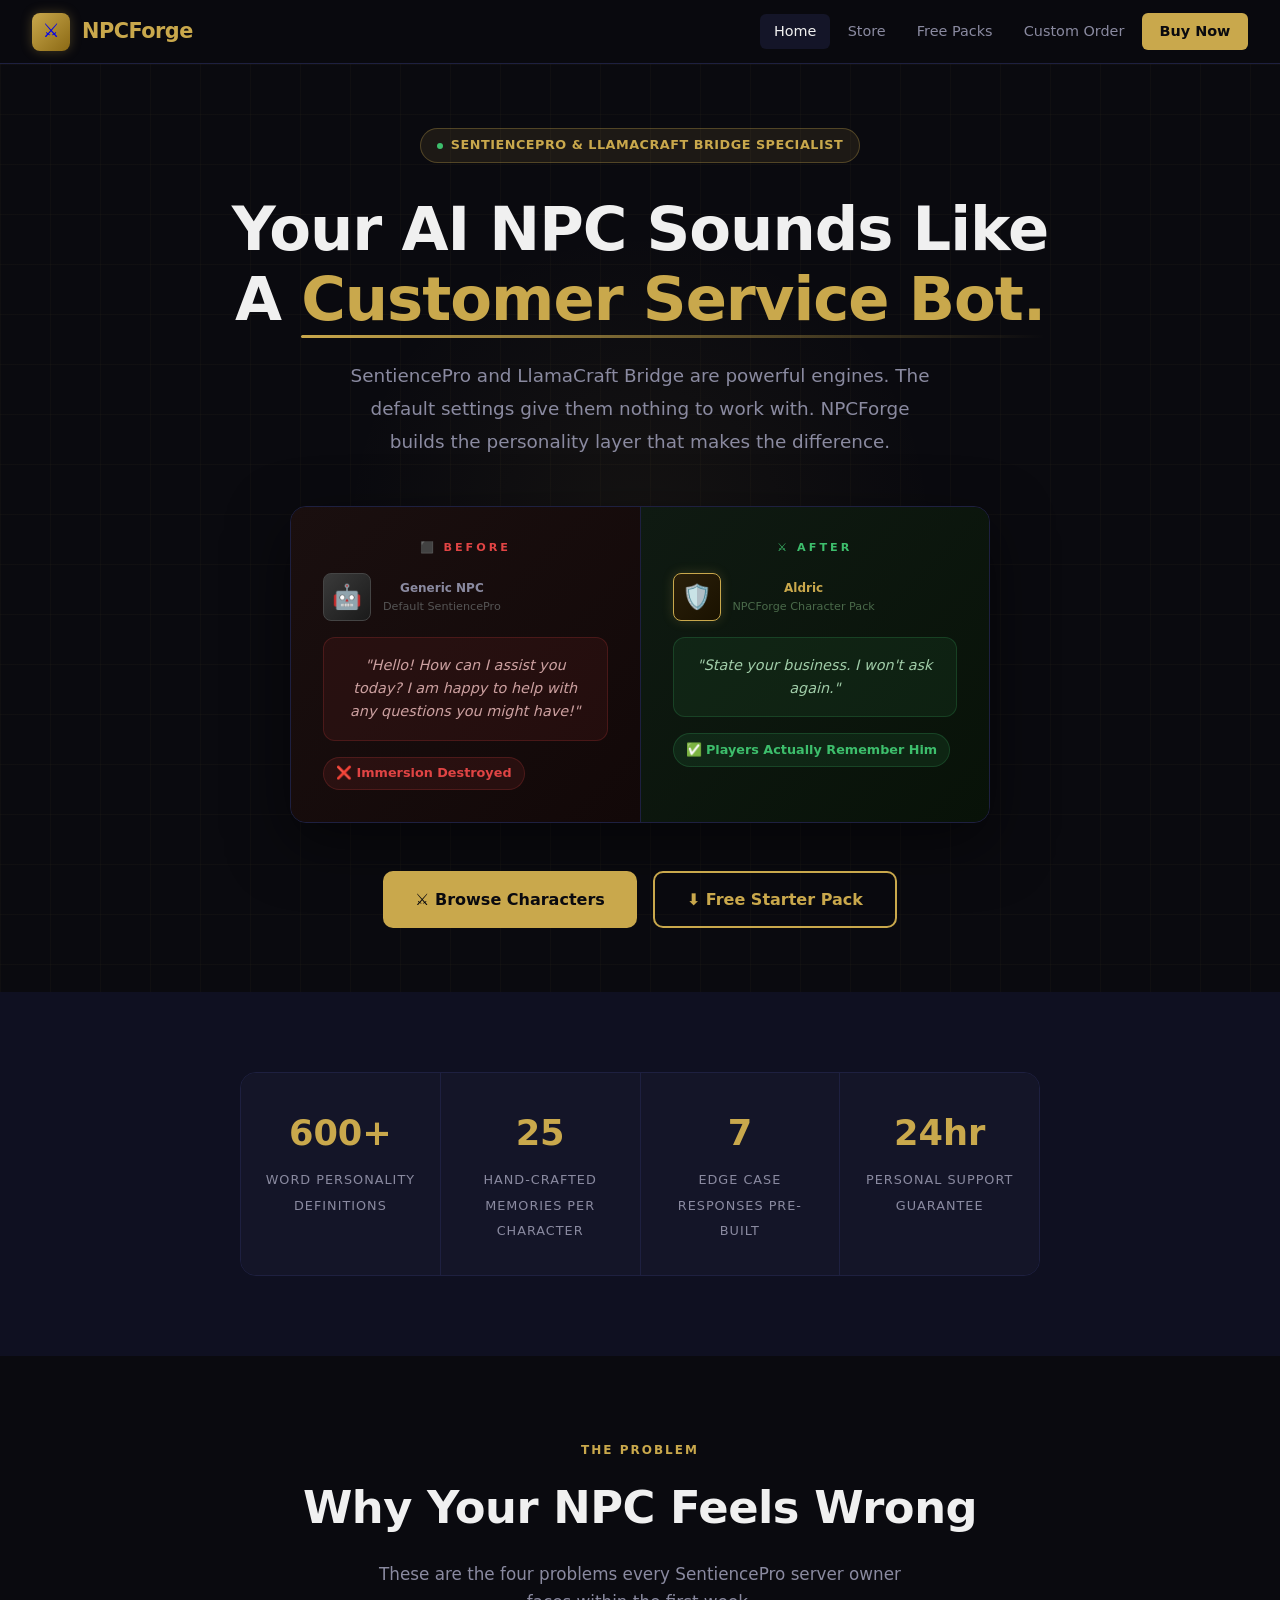
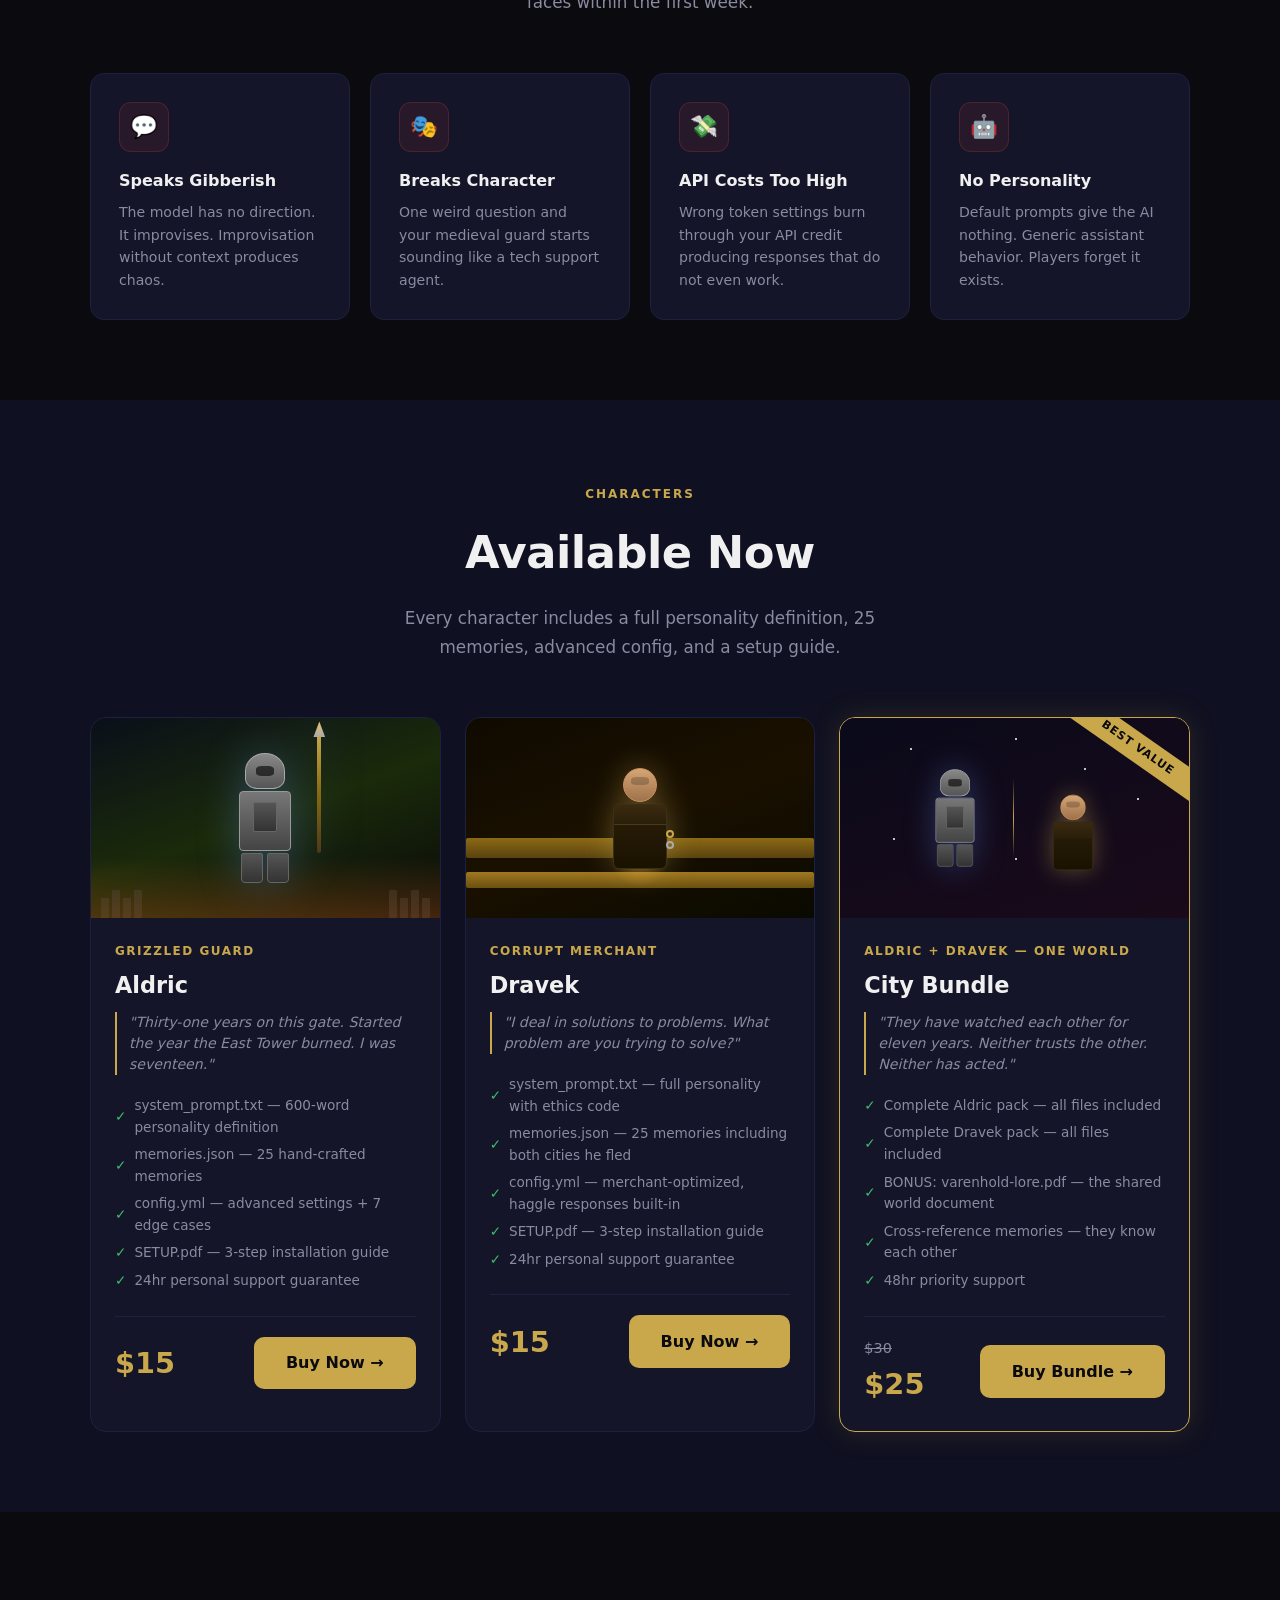
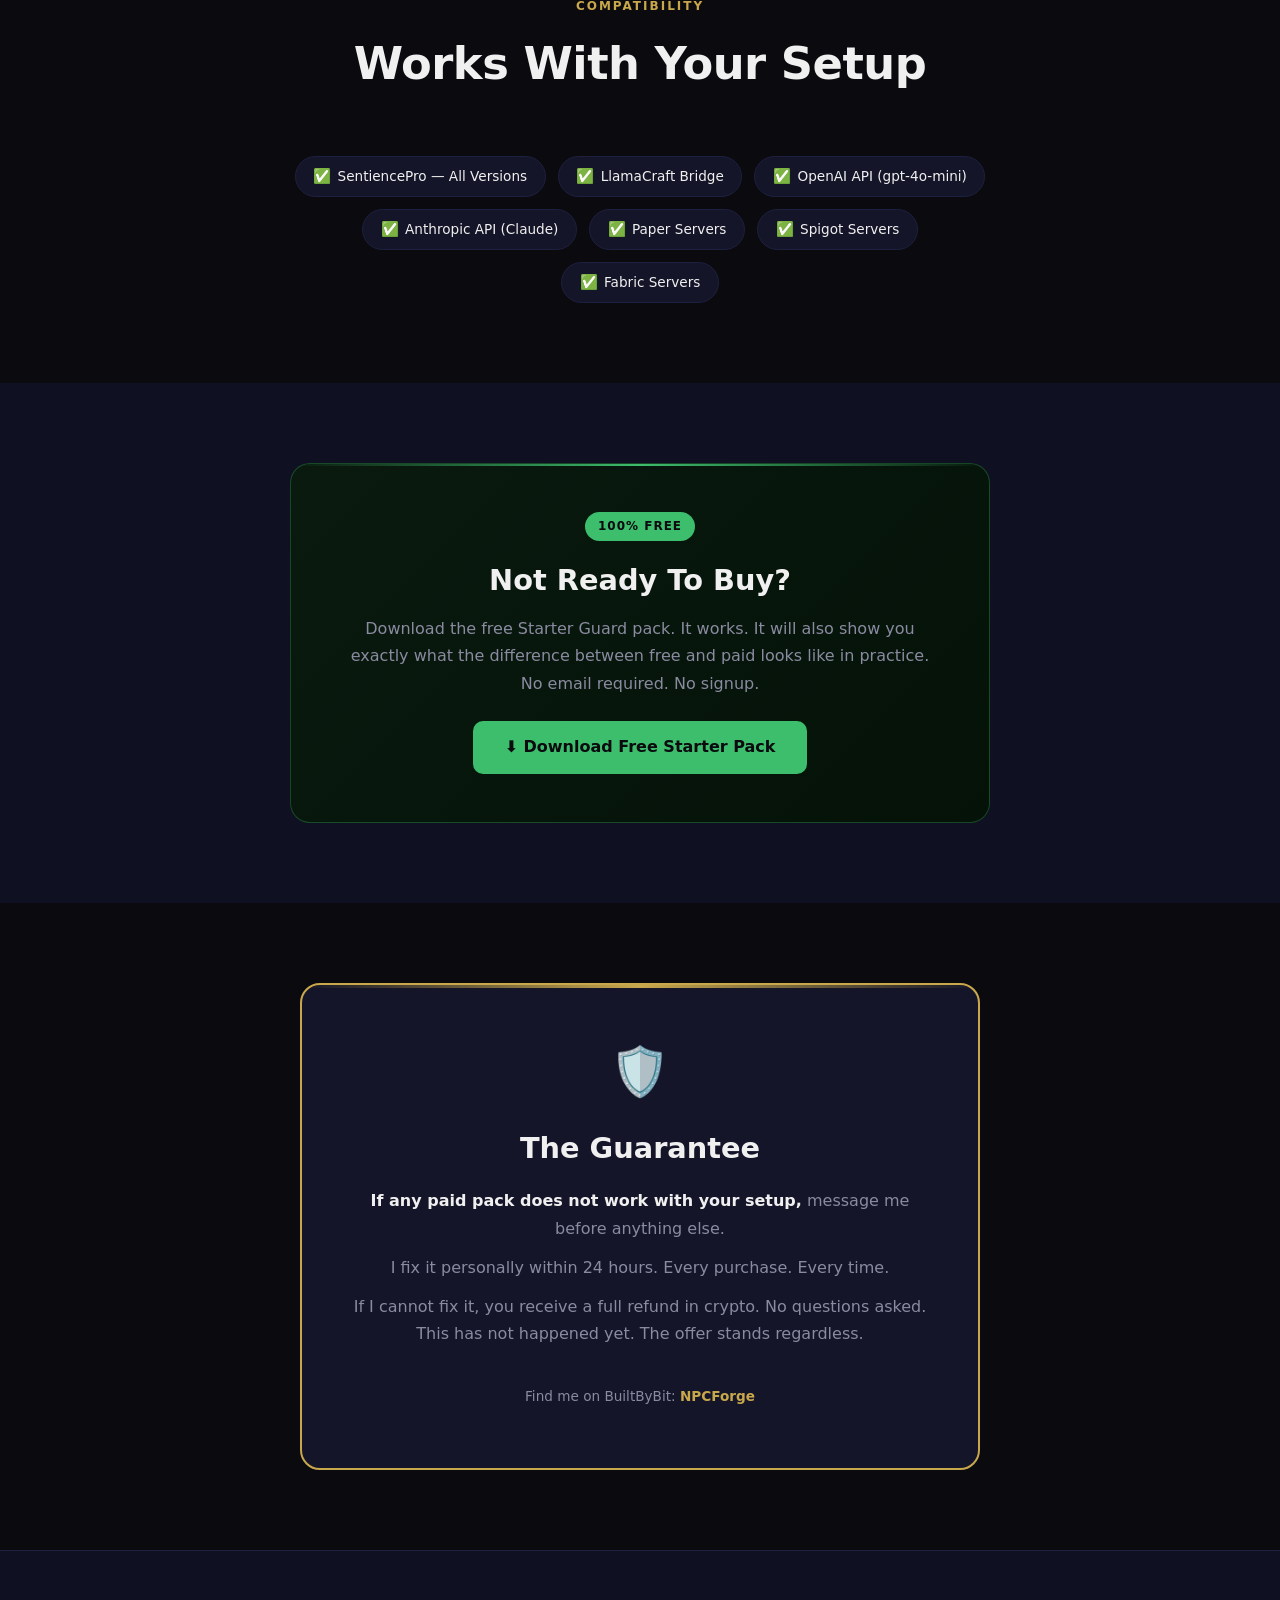
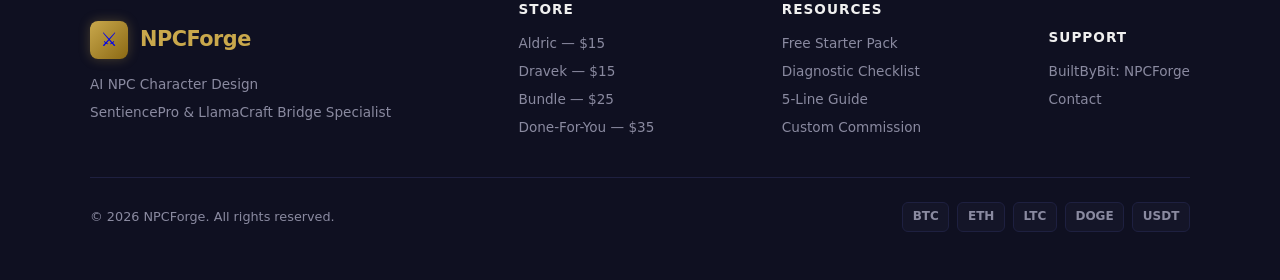
==== index.html @ 68e7f865 "Update index.html" ====
<!DOCTYPE html>
<html lang="en">
<head>
<meta charset="UTF-8">
<meta name="viewport" content="width=device-width, initial-scale=1.0">
<title>NPCForge — AI NPC Characters That Actually Feel Human</title>
<meta name="description" content="Your Minecraft AI NPC sounds like a customer service bot. NPCForge builds the personality layer that makes the difference. Free starter pack. Full characters from $15. SentiencePro and LlamaCraft compatible.">
<meta property="og:title" content="NPCForge — AI NPC Characters That Actually Feel Human">
<meta property="og:description" content="Stop your SentiencePro NPC saying Hello How can I assist you today. NPCForge personality packs give your AI NPC a real character real history and real responses. Free starter pack available. Full packs from $15.">
<meta name="twitter:card" content="summary_large_image">
<style>

/* ============================================
   NPCFORGE — COMPLETE STYLESHEET
   ============================================ */

*, *::before, *::after {
  margin: 0;
  padding: 0;
  box-sizing: border-box;
}

:root {
  --black:   #0A0A0F;
  --navy:    #0F1021;
  --card:    #141528;
  --border:  #1E2040;
  --gold:    #C9A84C;
  --gold2:   #E8C36A;
  --white:   #F0F0F0;
  --grey:    #8A8AA0;
  --green:   #3DBE6C;
  --red:     #E04444;
  --blue:    #4A6CF7;
}

html { scroll-behavior: smooth; }

body {
  font-family: 'Segoe UI', system-ui, -apple-system, sans-serif;
  background: var(--black);
  color: var(--white);
  line-height: 1.6;
  overflow-x: hidden;
}

/* ---- SCROLLBAR ---- */
::-webkit-scrollbar { width: 6px; }
::-webkit-scrollbar-track { background: var(--navy); }
::-webkit-scrollbar-thumb { background: var(--gold); border-radius: 3px; }

/* ---- NAVIGATION ---- */
nav {
  position: sticky;
  top: 0;
  z-index: 999;
  background: rgba(10,10,15,0.95);
  backdrop-filter: blur(12px);
  border-bottom: 1px solid var(--border);
  padding: 0 2rem;
  height: 64px;
  display: flex;
  align-items: center;
  justify-content: space-between;
}

.nav-logo {
  display: flex;
  align-items: center;
  gap: 0.75rem;
  text-decoration: none;
}

.logo-icon {
  width: 38px;
  height: 38px;
  background: linear-gradient(135deg, var(--gold), #8B6914);
  border-radius: 8px;
  display: flex;
  align-items: center;
  justify-content: center;
  font-size: 1.2rem;
  box-shadow: 0 0 12px rgba(201,168,76,0.3);
}

.logo-text {
  font-size: 1.3rem;
  font-weight: 800;
  color: var(--gold);
  letter-spacing: -0.5px;
}

.nav-links {
  display: flex;
  align-items: center;
  gap: 0.25rem;
}

.nav-links a {
  color: var(--grey);
  text-decoration: none;
  padding: 0.4rem 0.85rem;
  border-radius: 6px;
  font-size: 0.9rem;
  font-weight: 500;
  transition: all 0.2s;
}

.nav-links a:hover, .nav-links a.active {
  color: var(--white);
  background: var(--card);
}

.nav-cta {
  background: var(--gold) !important;
  color: var(--black) !important;
  font-weight: 700 !important;
  padding: 0.45rem 1.1rem !important;
}

.nav-cta:hover {
  background: var(--gold2) !important;
  transform: translateY(-1px);
}

/* ---- HERO ---- */
.hero {
  min-height: calc(100vh - 64px);
  display: flex;
  align-items: center;
  justify-content: center;
  padding: 4rem 2rem;
  position: relative;
  overflow: hidden;
}

/* Animated background grid */
.hero::before {
  content: '';
  position: absolute;
  inset: 0;
  background-image:
    linear-gradient(rgba(201,168,76,0.03) 1px, transparent 1px),
    linear-gradient(90deg, rgba(201,168,76,0.03) 1px, transparent 1px);
  background-size: 50px 50px;
  animation: gridMove 20s linear infinite;
}

@keyframes gridMove {
  0% { transform: translateY(0); }
  100% { transform: translateY(50px); }
}

/* Glow orbs */
.hero::after {
  content: '';
  position: absolute;
  width: 600px;
  height: 600px;
  background: radial-gradient(circle, rgba(201,168,76,0.06) 0%, transparent 70%);
  top: 50%;
  left: 50%;
  transform: translate(-50%, -50%);
  pointer-events: none;
}

.hero-inner {
  position: relative;
  z-index: 1;
  text-align: center;
  max-width: 860px;
  width: 100%;
}

.hero-badge {
  display: inline-flex;
  align-items: center;
  gap: 0.5rem;
  background: rgba(201,168,76,0.1);
  border: 1px solid rgba(201,168,76,0.3);
  border-radius: 50px;
  padding: 0.4rem 1rem;
  font-size: 0.8rem;
  color: var(--gold);
  font-weight: 600;
  letter-spacing: 0.5px;
  margin-bottom: 2rem;
  text-transform: uppercase;
}

.hero-badge::before {
  content: '';
  width: 6px;
  height: 6px;
  background: var(--green);
  border-radius: 50%;
  animation: pulse 2s ease-in-out infinite;
}

@keyframes pulse {
  0%, 100% { opacity: 1; transform: scale(1); }
  50% { opacity: 0.5; transform: scale(0.8); }
}

.hero h1 {
  font-size: clamp(2.2rem, 5vw, 3.8rem);
  font-weight: 900;
  line-height: 1.15;
  margin-bottom: 1.5rem;
  letter-spacing: -1px;
}

.hero h1 .highlight {
  color: var(--gold);
  position: relative;
}

.hero h1 .highlight::after {
  content: '';
  position: absolute;
  bottom: -4px;
  left: 0;
  right: 0;
  height: 3px;
  background: linear-gradient(90deg, var(--gold), transparent);
  border-radius: 2px;
}

.hero-sub {
  font-size: 1.15rem;
  color: var(--grey);
  max-width: 580px;
  margin: 0 auto 3rem;
  line-height: 1.8;
}

/* ---- BEFORE / AFTER VISUAL ---- */
.ba-container {
  display: flex;
  align-items: stretch;
  justify-content: center;
  gap: 0;
  margin: 0 auto 3rem;
  max-width: 700px;
  border-radius: 16px;
  overflow: hidden;
  border: 1px solid var(--border);
  box-shadow: 0 20px 60px rgba(0,0,0,0.5);
}

.ba-side {
  flex: 1;
  padding: 2rem;
  display: flex;
  flex-direction: column;
  gap: 1rem;
}

.ba-before {
  background: linear-gradient(135deg, #1A0F0F, #120808);
  border-right: 1px solid var(--border);
}

.ba-after {
  background: linear-gradient(135deg, #0F1A12, #081208);
}

.ba-label {
  font-size: 0.7rem;
  font-weight: 800;
  letter-spacing: 3px;
  text-transform: uppercase;
}

.ba-label.red { color: var(--red); }
.ba-label.green { color: var(--green); }

.ba-npc-visual {
  display: flex;
  align-items: center;
  gap: 0.75rem;
}

.npc-avatar {
  width: 48px;
  height: 48px;
  border-radius: 8px;
  flex-shrink: 0;
  display: flex;
  align-items: center;
  justify-content: center;
  font-size: 1.5rem;
}

.npc-avatar.generic {
  background: linear-gradient(135deg, #3A3A3A, #1A1A1A);
  border: 1px solid #444;
}

.npc-avatar.character {
  background: linear-gradient(135deg, #2A1F0A, #1A1200);
  border: 1px solid var(--gold);
  box-shadow: 0 0 12px rgba(201,168,76,0.2);
}

.npc-name {
  font-size: 0.75rem;
  color: var(--grey);
  font-weight: 600;
}

.npc-name.char-name {
  color: var(--gold);
}

.ba-bubble {
  padding: 1rem 1.25rem;
  border-radius: 12px;
  font-size: 0.9rem;
  line-height: 1.6;
  font-style: italic;
  position: relative;
}

.ba-bubble.bad {
  background: rgba(224,68,68,0.08);
  border: 1px solid rgba(224,68,68,0.2);
  color: #CCA0A0;
}

.ba-bubble.good {
  background: rgba(61,190,108,0.08);
  border: 1px solid rgba(61,190,108,0.2);
  color: #A0CCA8;
}

.ba-verdict {
  font-size: 0.8rem;
  font-weight: 700;
  padding: 0.35rem 0.75rem;
  border-radius: 50px;
  display: inline-block;
  width: fit-content;
}

.ba-verdict.bad {
  background: rgba(224,68,68,0.1);
  color: var(--red);
  border: 1px solid rgba(224,68,68,0.2);
}

.ba-verdict.good {
  background: rgba(61,190,108,0.1);
  color: var(--green);
  border: 1px solid rgba(61,190,108,0.2);
}

/* ---- BUTTONS ---- */
.btn-group {
  display: flex;
  gap: 1rem;
  justify-content: center;
  flex-wrap: wrap;
}

.btn-gold {
  display: inline-flex;
  align-items: center;
  gap: 0.5rem;
  background: var(--gold);
  color: var(--black);
  padding: 0.85rem 2rem;
  border-radius: 10px;
  text-decoration: none;
  font-weight: 800;
  font-size: 1rem;
  transition: all 0.2s;
  border: none;
  cursor: pointer;
}

.btn-gold:hover {
  background: var(--gold2);
  transform: translateY(-2px);
  box-shadow: 0 8px 24px rgba(201,168,76,0.3);
}

.btn-outline {
  display: inline-flex;
  align-items: center;
  gap: 0.5rem;
  background: transparent;
  color: var(--gold);
  padding: 0.85rem 2rem;
  border-radius: 10px;
  text-decoration: none;
  font-weight: 700;
  font-size: 1rem;
  border: 2px solid var(--gold);
  transition: all 0.2s;
}

.btn-outline:hover {
  background: rgba(201,168,76,0.08);
  transform: translateY(-2px);
}

.btn-green {
  display: inline-flex;
  align-items: center;
  gap: 0.5rem;
  background: var(--green);
  color: var(--black);
  padding: 0.85rem 2rem;
  border-radius: 10px;
  text-decoration: none;
  font-weight: 800;
  font-size: 1rem;
  transition: all 0.2s;
  border: none;
  cursor: pointer;
}

.btn-green:hover {
  background: #55D882;
  transform: translateY(-2px);
  box-shadow: 0 8px 24px rgba(61,190,108,0.3);
}

/* ---- SECTION STYLES ---- */
.section {
  padding: 5rem 2rem;
}

.section-dark { background: var(--black); }
.section-navy { background: var(--navy); }

.section-header {
  text-align: center;
  margin-bottom: 3.5rem;
}

.section-tag {
  display: inline-block;
  font-size: 0.75rem;
  font-weight: 700;
  letter-spacing: 2px;
  text-transform: uppercase;
  color: var(--gold);
  margin-bottom: 0.75rem;
}

.section-header h2 {
  font-size: clamp(1.8rem, 3.5vw, 2.8rem);
  font-weight: 800;
  letter-spacing: -0.5px;
  margin-bottom: 1rem;
}

.section-header p {
  color: var(--grey);
  max-width: 560px;
  margin: 0 auto;
  font-size: 1.05rem;
  line-height: 1.7;
}

.container {
  max-width: 1100px;
  margin: 0 auto;
}

/* ---- PROBLEM CARDS ---- */
.problem-grid {
  display: grid;
  grid-template-columns: repeat(auto-fit, minmax(230px, 1fr));
  gap: 1.25rem;
}

.problem-card {
  background: var(--card);
  border: 1px solid var(--border);
  border-radius: 14px;
  padding: 1.75rem;
  transition: all 0.3s;
  position: relative;
  overflow: hidden;
}

.problem-card::before {
  content: '';
  position: absolute;
  top: 0;
  left: 0;
  right: 0;
  height: 2px;
  background: linear-gradient(90deg, var(--red), transparent);
  opacity: 0;
  transition: opacity 0.3s;
}

.problem-card:hover::before { opacity: 1; }
.problem-card:hover {
  border-color: rgba(224,68,68,0.3);
  transform: translateY(-4px);
}

.problem-icon {
  width: 50px;
  height: 50px;
  background: rgba(224,68,68,0.1);
  border: 1px solid rgba(224,68,68,0.2);
  border-radius: 12px;
  display: flex;
  align-items: center;
  justify-content: center;
  font-size: 1.4rem;
  margin-bottom: 1rem;
}

.problem-card h3 {
  font-size: 1rem;
  font-weight: 700;
  margin-bottom: 0.5rem;
  color: var(--white);
}

.problem-card p {
  font-size: 0.88rem;
  color: var(--grey);
  line-height: 1.6;
}

/* ---- CHARACTER CARDS ---- */
.character-grid {
  display: grid;
  grid-template-columns: repeat(auto-fit, minmax(300px, 1fr));
  gap: 1.5rem;
}

.char-card {
  background: var(--card);
  border: 1px solid var(--border);
  border-radius: 16px;
  overflow: hidden;
  transition: all 0.3s;
  position: relative;
}

.char-card:hover {
  transform: translateY(-6px);
  border-color: rgba(201,168,76,0.4);
  box-shadow: 0 20px 50px rgba(0,0,0,0.4);
}

.char-card.featured {
  border-color: var(--gold);
  box-shadow: 0 0 30px rgba(201,168,76,0.15);
}

.char-card-visual {
  height: 200px;
  position: relative;
  overflow: hidden;
  display: flex;
  align-items: center;
  justify-content: center;
}

/* Aldric visual */
.visual-aldric {
  background: linear-gradient(160deg, #0A0F1A 0%, #1A2A0A 50%, #0A0A0A 100%);
}

/* Castle gate SVG scene for Aldric */
.scene-aldric {
  width: 100%;
  height: 100%;
  position: relative;
  display: flex;
  align-items: flex-end;
  justify-content: center;
  padding-bottom: 20px;
}

.gate-arch {
  position: absolute;
  bottom: 0;
  width: 100%;
  height: 100%;
}

/* Dravek visual */
.visual-dravek {
  background: linear-gradient(160deg, #0F0A00 0%, #1A1000 50%, #0A0A00 100%);
}

/* Bundle visual */
.visual-bundle {
  background: linear-gradient(160deg, #0A0A1A 0%, #1A0A1A 100%);
}

.char-scene {
  width: 100%;
  height: 100%;
  display: flex;
  align-items: center;
  justify-content: center;
  position: relative;
}

/* Aldric figure */
.figure-aldric {
  position: relative;
  display: flex;
  flex-direction: column;
  align-items: center;
  filter: drop-shadow(0 0 20px rgba(100,150,255,0.3));
}

.aldric-helm {
  width: 40px;
  height: 36px;
  background: linear-gradient(180deg, #888, #555);
  border-radius: 50% 50% 30% 30%;
  position: relative;
  border: 1px solid #AAA;
}

.aldric-helm::before {
  content: '';
  position: absolute;
  top: 50%;
  left: 50%;
  transform: translate(-50%, -50%);
  width: 18px;
  height: 10px;
  background: rgba(0,0,0,0.6);
  border-radius: 30%;
}

.aldric-body {
  width: 52px;
  height: 60px;
  background: linear-gradient(180deg, #777, #444);
  border-radius: 4px;
  margin-top: 2px;
  position: relative;
  border: 1px solid #999;
}

.aldric-body::after {
  content: '';
  position: absolute;
  top: 10px;
  left: 50%;
  transform: translateX(-50%);
  width: 24px;
  height: 30px;
  background: linear-gradient(180deg, #555, #333);
  border-radius: 2px;
  border: 1px solid #666;
}

.aldric-legs {
  display: flex;
  gap: 4px;
  margin-top: 2px;
}

.aldric-leg {
  width: 22px;
  height: 30px;
  background: linear-gradient(180deg, #555, #333);
  border-radius: 2px 2px 4px 4px;
  border: 1px solid #666;
}

.aldric-spear {
  position: absolute;
  right: -30px;
  top: -20px;
  width: 4px;
  height: 120px;
  background: linear-gradient(180deg, #C9A84C, #8B6914, #4A3A1A);
  border-radius: 2px;
}

.aldric-spear::before {
  content: '';
  position: absolute;
  top: -12px;
  left: -4px;
  width: 12px;
  height: 16px;
  background: linear-gradient(180deg, #E8C36A, #AAA);
  clip-path: polygon(50% 0%, 0% 100%, 100% 100%);
}

/* Castle backdrop */
.castle-bg {
  position: absolute;
  bottom: 0;
  left: 0;
  right: 0;
  height: 80px;
  display: flex;
  align-items: flex-end;
  justify-content: space-between;
  padding: 0 10px;
  opacity: 0.4;
}

.battlement {
  display: flex;
  gap: 3px;
  align-items: flex-end;
}

.merlon {
  width: 8px;
  height: 20px;
  background: #444;
  border-radius: 1px;
}

.merlon.tall { height: 28px; }

/* Gate */
.gate-stones {
  position: absolute;
  bottom: 0;
  left: 0;
  right: 0;
  height: 60px;
  background: repeating-linear-gradient(
    180deg,
    #2A2A2A 0px,
    #2A2A2A 12px,
    #1A1A1A 12px,
    #1A1A1A 14px
  );
  opacity: 0.5;
  border-radius: 60% 60% 0 0;
  width: 70px;
  left: 50%;
  transform: translateX(-50%);
}

/* Dusk glow */
.dusk-glow {
  position: absolute;
  bottom: 0;
  left: 0;
  right: 0;
  height: 60px;
  background: linear-gradient(0deg, rgba(201,100,20,0.3), transparent);
  pointer-events: none;
}

/* Dravek figure */
.figure-dravek {
  display: flex;
  flex-direction: column;
  align-items: center;
  filter: drop-shadow(0 0 15px rgba(201,168,76,0.4));
}

.dravek-head {
  width: 34px;
  height: 34px;
  background: linear-gradient(180deg, #D4A574, #A0724A);
  border-radius: 50%;
  border: 1px solid #C89060;
  position: relative;
}

.dravek-head::after {
  content: '';
  position: absolute;
  top: 8px;
  left: 50%;
  transform: translateX(-50%);
  width: 18px;
  height: 8px;
  background: rgba(0,0,0,0.2);
  border-radius: 30%;
}

.dravek-coat {
  width: 54px;
  height: 65px;
  background: linear-gradient(180deg, #2A1F0A, #1A1200);
  border-radius: 4px 4px 6px 6px;
  margin-top: 2px;
  border: 1px solid #3A2F1A;
  position: relative;
}

.dravek-coat::before {
  content: '';
  position: absolute;
  top: 0;
  left: 0;
  right: 0;
  height: 20px;
  background: linear-gradient(180deg, #3A2A10, #2A1F0A);
  border-radius: 4px 4px 0 0;
  border-bottom: 1px solid #4A3A1A;
}

/* Rings on Dravek */
.dravek-rings {
  position: absolute;
  right: -8px;
  top: 25px;
  display: flex;
  flex-direction: column;
  gap: 3px;
}

.ring {
  width: 8px;
  height: 8px;
  border-radius: 50%;
  border: 2px solid;
}

.ring.gold { border-color: var(--gold); }
.ring.silver { border-color: #AAA; }

/* Stall */
.stall {
  position: absolute;
  bottom: 0;
  left: 0;
  right: 0;
  height: 80px;
  display: flex;
  align-items: flex-end;
}

.stall-top {
  position: absolute;
  top: 0;
  left: 0;
  right: 0;
  height: 20px;
  background: linear-gradient(180deg, #8B6914, #5A4210);
  border-radius: 2px;
}

.stall-surface {
  width: 100%;
  height: 16px;
  background: linear-gradient(180deg, #A07820, #6A5010);
  border-radius: 2px;
  position: absolute;
  bottom: 30px;
}

.candle-glow {
  position: absolute;
  bottom: 30px;
  left: 50%;
  transform: translateX(-50%);
  width: 60px;
  height: 60px;
  background: radial-gradient(circle, rgba(255,180,50,0.4) 0%, transparent 70%);
  animation: flicker 2s ease-in-out infinite alternate;
}

@keyframes flicker {
  0% { opacity: 0.8; transform: translateX(-50%) scale(1); }
  100% { opacity: 1; transform: translateX(-50%) scale(1.1); }
}

/* Bundle visual */
.figure-bundle {
  display: flex;
  gap: 2rem;
  align-items: flex-end;
}

.bundle-divider {
  width: 1px;
  height: 80px;
  background: linear-gradient(180deg, transparent, var(--gold), transparent);
  align-self: center;
}

/* Stars */
.stars-bg {
  position: absolute;
  top: 0;
  left: 0;
  right: 0;
  bottom: 0;
  overflow: hidden;
}

.star {
  position: absolute;
  width: 2px;
  height: 2px;
  background: white;
  border-radius: 50%;
  animation: twinkle 3s ease-in-out infinite;
}

@keyframes twinkle {
  0%, 100% { opacity: 0.3; }
  50% { opacity: 1; }
}

/* ---- FEATURED BADGE ---- */
.featured-banner {
  position: absolute;
  top: 16px;
  right: -24px;
  background: var(--gold);
  color: var(--black);
  font-size: 0.7rem;
  font-weight: 800;
  padding: 0.3rem 2rem;
  transform: rotate(35deg);
  letter-spacing: 1px;
  z-index: 2;
}

/* ---- CHAR CARD BODY ---- */
.char-body {
  padding: 1.5rem;
}

.char-type {
  font-size: 0.75rem;
  font-weight: 700;
  color: var(--gold);
  letter-spacing: 1.5px;
  text-transform: uppercase;
  margin-bottom: 0.4rem;
}

.char-body h3 {
  font-size: 1.4rem;
  font-weight: 800;
  margin-bottom: 0.5rem;
}

.char-quote {
  font-style: italic;
  color: var(--grey);
  font-size: 0.88rem;
  margin-bottom: 1.25rem;
  padding-left: 0.75rem;
  border-left: 2px solid var(--gold);
  line-height: 1.5;
}

.char-includes {
  display: flex;
  flex-direction: column;
  gap: 0.35rem;
  margin-bottom: 1.5rem;
}

.include-item {
  display: flex;
  align-items: center;
  gap: 0.5rem;
  font-size: 0.85rem;
  color: var(--grey);
}

.include-item::before {
  content: '✓';
  color: var(--green);
  font-weight: 700;
  flex-shrink: 0;
}

.char-price-row {
  display: flex;
  align-items: center;
  justify-content: space-between;
  padding-top: 1.25rem;
  border-top: 1px solid var(--border);
}

.char-price {
  font-size: 1.8rem;
  font-weight: 900;
  color: var(--gold);
}

.price-old {
  font-size: 0.9rem;
  color: var(--grey);
  text-decoration: line-through;
  margin-bottom: 0.1rem;
}

/* ---- STATS ROW ---- */
.stats-row {
  display: flex;
  justify-content: center;
  gap: 0;
  flex-wrap: wrap;
  border: 1px solid var(--border);
  border-radius: 16px;
  overflow: hidden;
  max-width: 800px;
  margin: 0 auto;
}

.stat-item {
  flex: 1;
  min-width: 150px;
  padding: 2rem 1.5rem;
  text-align: center;
  border-right: 1px solid var(--border);
  background: var(--card);
}

.stat-item:last-child { border-right: none; }

.stat-number {
  font-size: 2.2rem;
  font-weight: 900;
  color: var(--gold);
  display: block;
  margin-bottom: 0.3rem;
}

.stat-label {
  font-size: 0.8rem;
  color: var(--grey);
  text-transform: uppercase;
  letter-spacing: 1px;
}

/* ---- COMPAT GRID ---- */
.compat-wrap {
  display: flex;
  flex-wrap: wrap;
  gap: 0.75rem;
  justify-content: center;
  max-width: 700px;
  margin: 0 auto;
}

.compat-pill {
  display: inline-flex;
  align-items: center;
  gap: 0.4rem;
  background: var(--card);
  border: 1px solid var(--border);
  border-radius: 50px;
  padding: 0.5rem 1.1rem;
  font-size: 0.85rem;
  color: var(--white);
  font-weight: 500;
}

.compat-pill::before {
  content: '✅';
  font-size: 0.9rem;
}

/* ---- GUARANTEE BOX ---- */
.guarantee-box {
  max-width: 680px;
  margin: 0 auto;
  background: var(--card);
  border: 2px solid var(--gold);
  border-radius: 20px;
  padding: 3rem;
  text-align: center;
  position: relative;
  overflow: hidden;
}

.guarantee-box::before {
  content: '';
  position: absolute;
  top: 0;
  left: 0;
  right: 0;
  height: 3px;
  background: linear-gradient(90deg, transparent, var(--gold), transparent);
}

.guarantee-icon {
  font-size: 3rem;
  margin-bottom: 1rem;
  display: block;
}

.guarantee-box h2 {
  font-size: 1.8rem;
  font-weight: 800;
  margin-bottom: 1rem;
}

.guarantee-box p {
  color: var(--grey);
  margin-bottom: 0.75rem;
  line-height: 1.7;
  font-size: 1rem;
}

.guarantee-box p strong {
  color: var(--white);
}

/* ---- FREE BANNER ---- */
.free-banner {
  background: linear-gradient(135deg, #0A1A0F, #041208);
  border: 1px solid rgba(61,190,108,0.3);
  border-radius: 20px;
  padding: 3rem;
  text-align: center;
  max-width: 700px;
  margin: 0 auto;
  position: relative;
  overflow: hidden;
}

.free-banner::before {
  content: '';
  position: absolute;
  top: 0;
  left: 0;
  right: 0;
  height: 2px;
  background: linear-gradient(90deg, transparent, var(--green), transparent);
}

.free-tag {
  display: inline-block;
  background: var(--green);
  color: var(--black);
  font-size: 0.75rem;
  font-weight: 800;
  padding: 0.3rem 0.8rem;
  border-radius: 50px;
  letter-spacing: 1px;
  margin-bottom: 1rem;
  text-transform: uppercase;
}

.free-banner h2 {
  font-size: 1.8rem;
  font-weight: 800;
  margin-bottom: 0.75rem;
}

.free-banner p {
  color: var(--grey);
  margin-bottom: 1.5rem;
  line-height: 1.7;
}

/* ---- FOOTER ---- */
footer {
  background: var(--navy);
  border-top: 1px solid var(--border);
  padding: 3rem 2rem;
}

.footer-inner {
  max-width: 1100px;
  margin: 0 auto;
  display: flex;
  justify-content: space-between;
  align-items: center;
  flex-wrap: wrap;
  gap: 2rem;
}

.footer-brand p {
  color: var(--grey);
  font-size: 0.85rem;
  margin-top: 0.4rem;
}

.footer-links-col h4 {
  color: var(--white);
  font-size: 0.85rem;
  font-weight: 700;
  margin-bottom: 0.75rem;
  text-transform: uppercase;
  letter-spacing: 1px;
}

.footer-links-col a {
  display: block;
  color: var(--grey);
  text-decoration: none;
  font-size: 0.85rem;
  margin-bottom: 0.4rem;
  transition: color 0.2s;
}

.footer-links-col a:hover { color: var(--gold); }

.footer-bottom {
  max-width: 1100px;
  margin: 2rem auto 0;
  padding-top: 1.5rem;
  border-top: 1px solid var(--border);
  display: flex;
  justify-content: space-between;
  align-items: center;
  flex-wrap: wrap;
  gap: 1rem;
}

.footer-bottom p {
  color: var(--grey);
  font-size: 0.8rem;
}

.crypto-badges {
  display: flex;
  gap: 0.5rem;
  flex-wrap: wrap;
}

.crypto-badge {
  background: var(--card);
  border: 1px solid var(--border);
  border-radius: 6px;
  padding: 0.25rem 0.6rem;
  font-size: 0.75rem;
  color: var(--grey);
  font-weight: 600;
}

/* ---- RESPONSIVE ---- */
@media (max-width: 768px) {
  .nav-links { display: none; }
  .ba-container { flex-direction: column; }
  .ba-before { border-right: none; border-bottom: 1px solid var(--border); }
  .stat-item { border-right: none; border-bottom: 1px solid var(--border); }
  .footer-inner { flex-direction: column; text-align: center; }
  .footer-bottom { flex-direction: column; text-align: center; }
}

</style>
</head>
<body>

<!-- NAVIGATION -->
<nav>
  <a href="index.html" class="nav-logo">
    <div class="logo-icon">⚔️</div>
    <span class="logo-text">NPCForge</span>
  </a>
  <div class="nav-links">
    <a href="index.html" class="active">Home</a>
    <a href="store.html">Store</a>
    <a href="free.html">Free Packs</a>
    <a href="custom.html">Custom Order</a>
    <a href="store.html" class="nav-cta">Buy Now</a>
  </div>
</nav>

<!-- HERO -->
<section class="hero">
  <div class="hero-inner">

    <div class="hero-badge">
      SentiencePro &amp; LlamaCraft Bridge Specialist
    </div>

    <h1>
      Your AI NPC Sounds Like<br>
      A <span class="highlight">Customer Service Bot.</span>
    </h1>

    <p class="hero-sub">
      SentiencePro and LlamaCraft Bridge are powerful engines.
      The default settings give them nothing to work with.
      NPCForge builds the personality layer that makes the difference.
    </p>

    <!-- BEFORE / AFTER -->
    <div class="ba-container">

      <div class="ba-side ba-before">
        <div class="ba-label red">⬛ Before</div>
        <div class="ba-npc-visual">
          <div class="npc-avatar generic">🤖</div>
          <div>
            <div class="npc-name">Generic NPC</div>
            <div style="font-size:0.7rem;color:#555;">Default SentiencePro</div>
          </div>
        </div>
        <div class="ba-bubble bad">
          "Hello! How can I assist you today? I am happy to help with any questions you might have!"
        </div>
        <div class="ba-verdict bad">❌ Immersion Destroyed</div>
      </div>

      <div class="ba-side ba-after">
        <div class="ba-label green">⚔️ After</div>
        <div class="ba-npc-visual">
          <div class="npc-avatar character">🛡️</div>
          <div>
            <div class="npc-name char-name">Aldric</div>
            <div style="font-size:0.7rem;color:#4A6A4A;">NPCForge Character Pack</div>
          </div>
        </div>
        <div class="ba-bubble good">
          "State your business. I won't ask again."
        </div>
        <div class="ba-verdict good">✅ Players Actually Remember Him</div>
      </div>

    </div>

    <div class="btn-group">
      <a href="store.html" class="btn-gold">
        ⚔️ Browse Characters
      </a>
      <a href="free.html" class="btn-outline">
        ⬇ Free Starter Pack
      </a>
    </div>

  </div>
</section>

<!-- STATS -->
<section class="section section-navy">
  <div class="container">
    <div class="stats-row">
      <div class="stat-item">
        <span class="stat-number">600+</span>
        <span class="stat-label">Word Personality Definitions</span>
      </div>
      <div class="stat-item">
        <span class="stat-number">25</span>
        <span class="stat-label">Hand-Crafted Memories Per Character</span>
      </div>
      <div class="stat-item">
        <span class="stat-number">7</span>
        <span class="stat-label">Edge Case Responses Pre-Built</span>
      </div>
      <div class="stat-item">
        <span class="stat-number">24hr</span>
        <span class="stat-label">Personal Support Guarantee</span>
      </div>
    </div>
  </div>
</section>

<!-- PROBLEMS -->
<section class="section section-dark">
  <div class="container">
    <div class="section-header">
      <div class="section-tag">The Problem</div>
      <h2>Why Your NPC Feels Wrong</h2>
      <p>These are the four problems every SentiencePro server owner faces within the first week.</p>
    </div>
    <div class="problem-grid">
      <div class="problem-card">
        <div class="problem-icon">💬</div>
        <h3>Speaks Gibberish</h3>
        <p>The model has no direction. It improvises. Improvisation without context produces chaos.</p>
      </div>
      <div class="problem-card">
        <div class="problem-icon">🎭</div>
        <h3>Breaks Character</h3>
        <p>One weird question and your medieval guard starts sounding like a tech support agent.</p>
      </div>
      <div class="problem-card">
        <div class="problem-icon">💸</div>
        <h3>API Costs Too High</h3>
        <p>Wrong token settings burn through your API credit producing responses that do not even work.</p>
      </div>
      <div class="problem-card">
        <div class="problem-icon">🤖</div>
        <h3>No Personality</h3>
        <p>Default prompts give the AI nothing. Generic assistant behavior. Players forget it exists.</p>
      </div>
    </div>
  </div>
</section>

<!-- CHARACTERS -->
<section class="section section-navy">
  <div class="container">
    <div class="section-header">
      <div class="section-tag">Characters</div>
      <h2>Available Now</h2>
      <p>Every character includes a full personality definition, 25 memories, advanced config, and a setup guide.</p>
    </div>
    <div class="character-grid">

      <!-- ALDRIC -->
      <div class="char-card">
        <div class="char-card-visual visual-aldric">
          <div class="castle-bg">
            <div class="battlement">
              <div class="merlon"></div><div class="merlon tall"></div>
              <div class="merlon"></div><div class="merlon tall"></div>
            </div>
            <div class="battlement">
              <div class="merlon tall"></div><div class="merlon"></div>
              <div class="merlon tall"></div><div class="merlon"></div>
            </div>
          </div>
          <div class="dusk-glow"></div>
          <div class="char-scene">
            <div class="figure-aldric">
              <div class="aldric-helm"></div>
              <div class="aldric-body"></div>
              <div class="aldric-legs">
                <div class="aldric-leg"></div>
                <div class="aldric-leg"></div>
              </div>
              <div class="aldric-spear"></div>
            </div>
          </div>
        </div>
        <div class="char-body">
          <div class="char-type">Grizzled Guard</div>
          <h3>Aldric</h3>
          <div class="char-quote">
            "Thirty-one years on this gate. Started the year the East Tower burned. I was seventeen."
          </div>
          <div class="char-includes">
            <div class="include-item">system_prompt.txt — 600-word personality definition</div>
            <div class="include-item">memories.json — 25 hand-crafted memories</div>
            <div class="include-item">config.yml — advanced settings + 7 edge cases</div>
            <div class="include-item">SETUP.pdf — 3-step installation guide</div>
            <div class="include-item">24hr personal support guarantee</div>
          </div>
          <div class="char-price-row">
            <div class="char-price">$15</div>
            <a href="pay-aldric.html" class="btn-gold">Buy Now →</a>
          </div>
        </div>
      </div>

      <!-- DRAVEK -->
      <div class="char-card">
        <div class="char-card-visual visual-dravek">
          <div class="stall">
            <div class="stall-top"></div>
            <div class="stall-surface"></div>
          </div>
          <div class="candle-glow"></div>
          <div class="char-scene">
            <div class="figure-dravek">
              <div class="dravek-head"></div>
              <div class="dravek-coat">
                <div class="dravek-rings">
                  <div class="ring gold"></div>
                  <div class="ring silver"></div>
                </div>
              </div>
            </div>
          </div>
        </div>
        <div class="char-body">
          <div class="char-type">Corrupt Merchant</div>
          <h3>Dravek</h3>
          <div class="char-quote">
            "I deal in solutions to problems. What problem are you trying to solve?"
          </div>
          <div class="char-includes">
            <div class="include-item">system_prompt.txt — full personality with ethics code</div>
            <div class="include-item">memories.json — 25 memories including both cities he fled</div>
            <div class="include-item">config.yml — merchant-optimized, haggle responses built-in</div>
            <div class="include-item">SETUP.pdf — 3-step installation guide</div>
            <div class="include-item">24hr personal support guarantee</div>
          </div>
          <div class="char-price-row">
            <div class="char-price">$15</div>
            <a href="pay-dravek.html" class="btn-gold">Buy Now →</a>
          </div>
        </div>
      </div>

      <!-- BUNDLE -->
      <div class="char-card featured">
        <div class="featured-banner">BEST VALUE</div>
        <div class="char-card-visual visual-bundle">
          <div class="stars-bg">
            <div class="star" style="top:15%;left:20%;animation-delay:0s"></div>
            <div class="star" style="top:25%;left:70%;animation-delay:0.5s"></div>
            <div class="star" style="top:60%;left:15%;animation-delay:1s"></div>
            <div class="star" style="top:40%;left:85%;animation-delay:1.5s"></div>
            <div class="star" style="top:70%;left:50%;animation-delay:0.8s"></div>
            <div class="star" style="top:10%;left:50%;animation-delay:0.3s"></div>
          </div>
          <div class="char-scene">
            <div class="figure-bundle">
              <div class="figure-aldric" style="transform:scale(0.75);">
                <div class="aldric-helm"></div>
                <div class="aldric-body"></div>
                <div class="aldric-legs">
                  <div class="aldric-leg"></div>
                  <div class="aldric-leg"></div>
                </div>
              </div>
              <div class="bundle-divider"></div>
              <div class="figure-dravek" style="transform:scale(0.75);">
                <div class="dravek-head"></div>
                <div class="dravek-coat"></div>
              </div>
            </div>
          </div>
        </div>
        <div class="char-body">
          <div class="char-type">Aldric + Dravek — One World</div>
          <h3>City Bundle</h3>
          <div class="char-quote">
            "They have watched each other for eleven years. Neither trusts the other. Neither has acted."
          </div>
          <div class="char-includes">
            <div class="include-item">Complete Aldric pack — all files included</div>
            <div class="include-item">Complete Dravek pack — all files included</div>
            <div class="include-item">BONUS: varenhold-lore.pdf — the shared world document</div>
            <div class="include-item">Cross-reference memories — they know each other</div>
            <div class="include-item">48hr priority support</div>
          </div>
          <div class="char-price-row">
            <div>
              <div class="price-old">$30</div>
              <div class="char-price">$25</div>
            </div>
            <a href="pay-bundle.html" class="btn-gold">Buy Bundle →</a>
          </div>
        </div>
      </div>

    </div>
  </div>
</section>

<!-- COMPATIBILITY -->
<section class="section section-dark">
  <div class="container">
    <div class="section-header">
      <div class="section-tag">Compatibility</div>
      <h2>Works With Your Setup</h2>
    </div>
    <div class="compat-wrap">
      <div class="compat-pill">SentiencePro — All Versions</div>
      <div class="compat-pill">LlamaCraft Bridge</div>
      <div class="compat-pill">OpenAI API (gpt-4o-mini)</div>
      <div class="compat-pill">Anthropic API (Claude)</div>
      <div class="compat-pill">Paper Servers</div>
      <div class="compat-pill">Spigot Servers</div>
      <div class="compat-pill">Fabric Servers</div>
    </div>
  </div>
</section>

<!-- FREE PACK -->
<section class="section section-navy">
  <div class="container">
    <div class="free-banner">
      <div class="free-tag">100% Free</div>
      <h2>Not Ready To Buy?</h2>
      <p>
        Download the free Starter Guard pack. It works.
        It will also show you exactly what the difference
        between free and paid looks like in practice.
        No email required. No signup.
      </p>
      <a href="free.html" class="btn-green">
        ⬇ Download Free Starter Pack
      </a>
    </div>
  </div>
</section>

<!-- GUARANTEE -->
<section class="section section-dark">
  <div class="container">
    <div class="guarantee-box">
      <span class="guarantee-icon">🛡️</span>
      <h2>The Guarantee</h2>
      <p>
        <strong>If any paid pack does not work with your setup,</strong>
        message me before anything else.
      </p>
      <p>
        I fix it personally within 24 hours.
        Every purchase. Every time.
      </p>
      <p>
        If I cannot fix it, you receive a full refund in crypto.
        No questions asked. This has not happened yet.
        The offer stands regardless.
      </p>
      <br>
      <p style="font-size:0.85rem;">
        Find me on BuiltByBit: <strong style="color:var(--gold);">NPCForge</strong>
      </p>
    </div>
  </div>
</section>

<!-- FOOTER -->
<footer>
  <div class="footer-inner">
    <div class="footer-brand">
      <a href="index.html" class="nav-logo" style="margin-bottom:0.5rem;display:inline-flex;">
        <div class="logo-icon">⚔️</div>
        <span class="logo-text">NPCForge</span>
      </a>
      <p>AI NPC Character Design</p>
      <p>SentiencePro &amp; LlamaCraft Bridge Specialist</p>
    </div>
    <div class="footer-links-col">
      <h4>Store</h4>
      <a href="store.html#aldric">Aldric — $15</a>
      <a href="store.html#dravek">Dravek — $15</a>
      <a href="store.html#bundle">Bundle — $25</a>
      <a href="store.html#dfy">Done-For-You — $35</a>
    </div>
    <div class="footer-links-col">
      <h4>Resources</h4>
      <a href="free.html">Free Starter Pack</a>
      <a href="free.html#diagnostic">Diagnostic Checklist</a>
      <a href="free.html#guide">5-Line Guide</a>
      <a href="custom.html">Custom Commission</a>
    </div>
    <div class="footer-links-col">
      <h4>Support</h4>
      <a href="https://builtbybit.com" target="_blank">BuiltByBit: NPCForge</a>
      <a href="custom.html">Contact</a>
    </div>
  </div>
  <div class="footer-bottom">
    <p>© 2026 NPCForge. All rights reserved.</p>
    <div class="crypto-badges">
      <span class="crypto-badge">BTC</span>
      <span class="crypto-badge">ETH</span>
      <span class="crypto-badge">LTC</span>
      <span class="crypto-badge">DOGE</span>
      <span class="crypto-badge">USDT</span>
    </div>
  </div>
</footer>

</body>
</html>
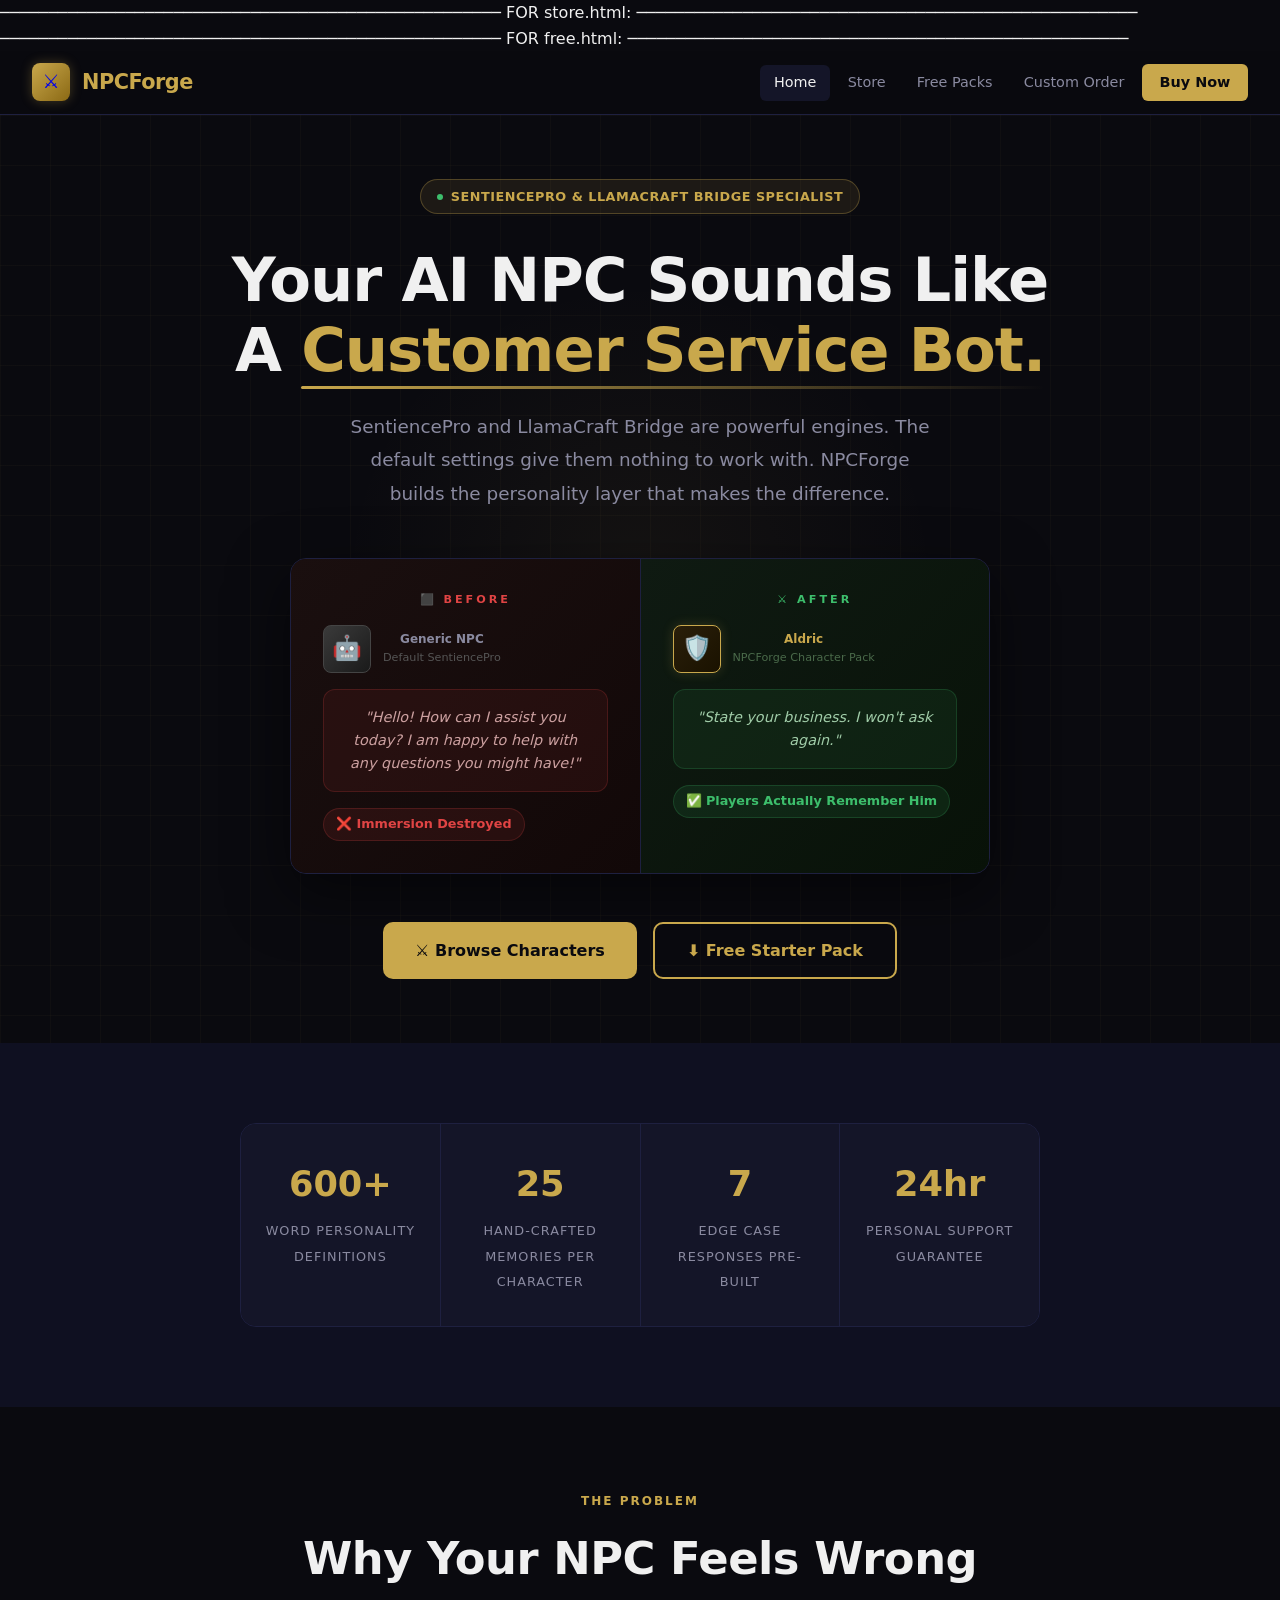
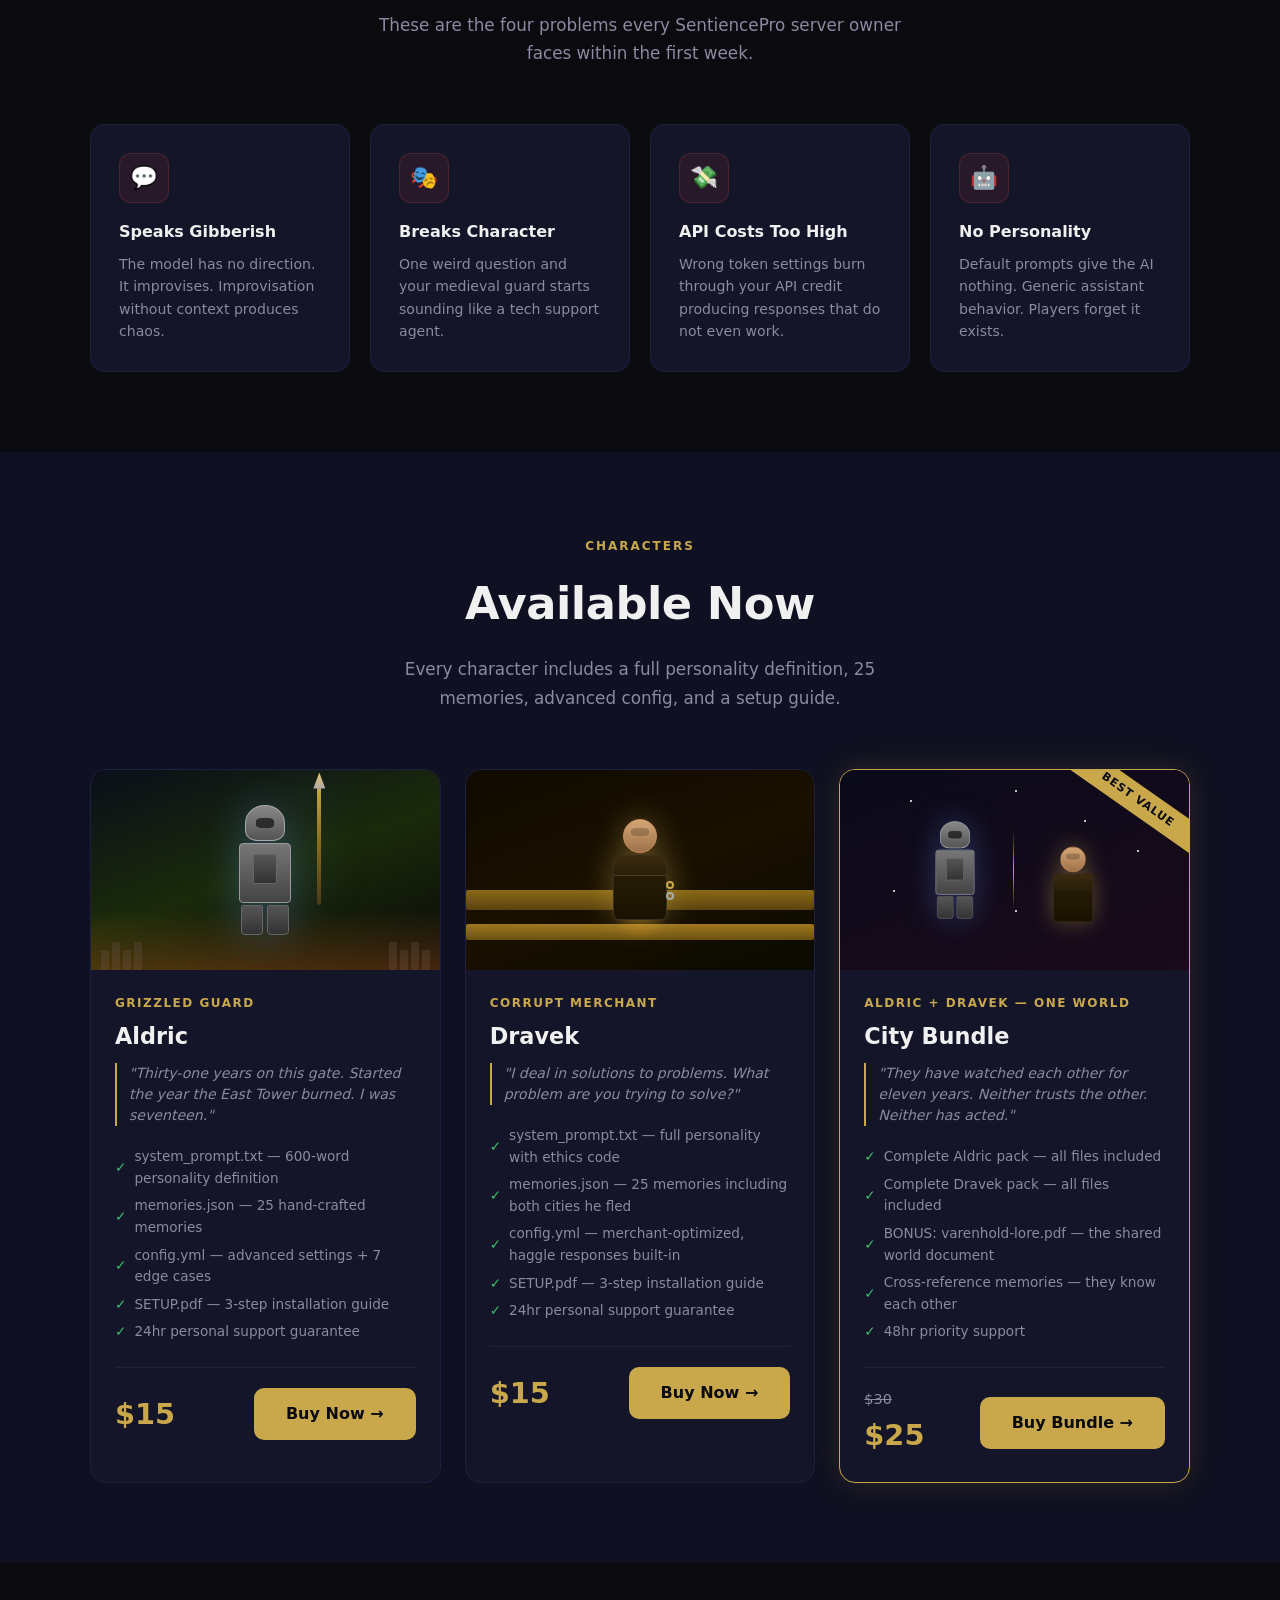
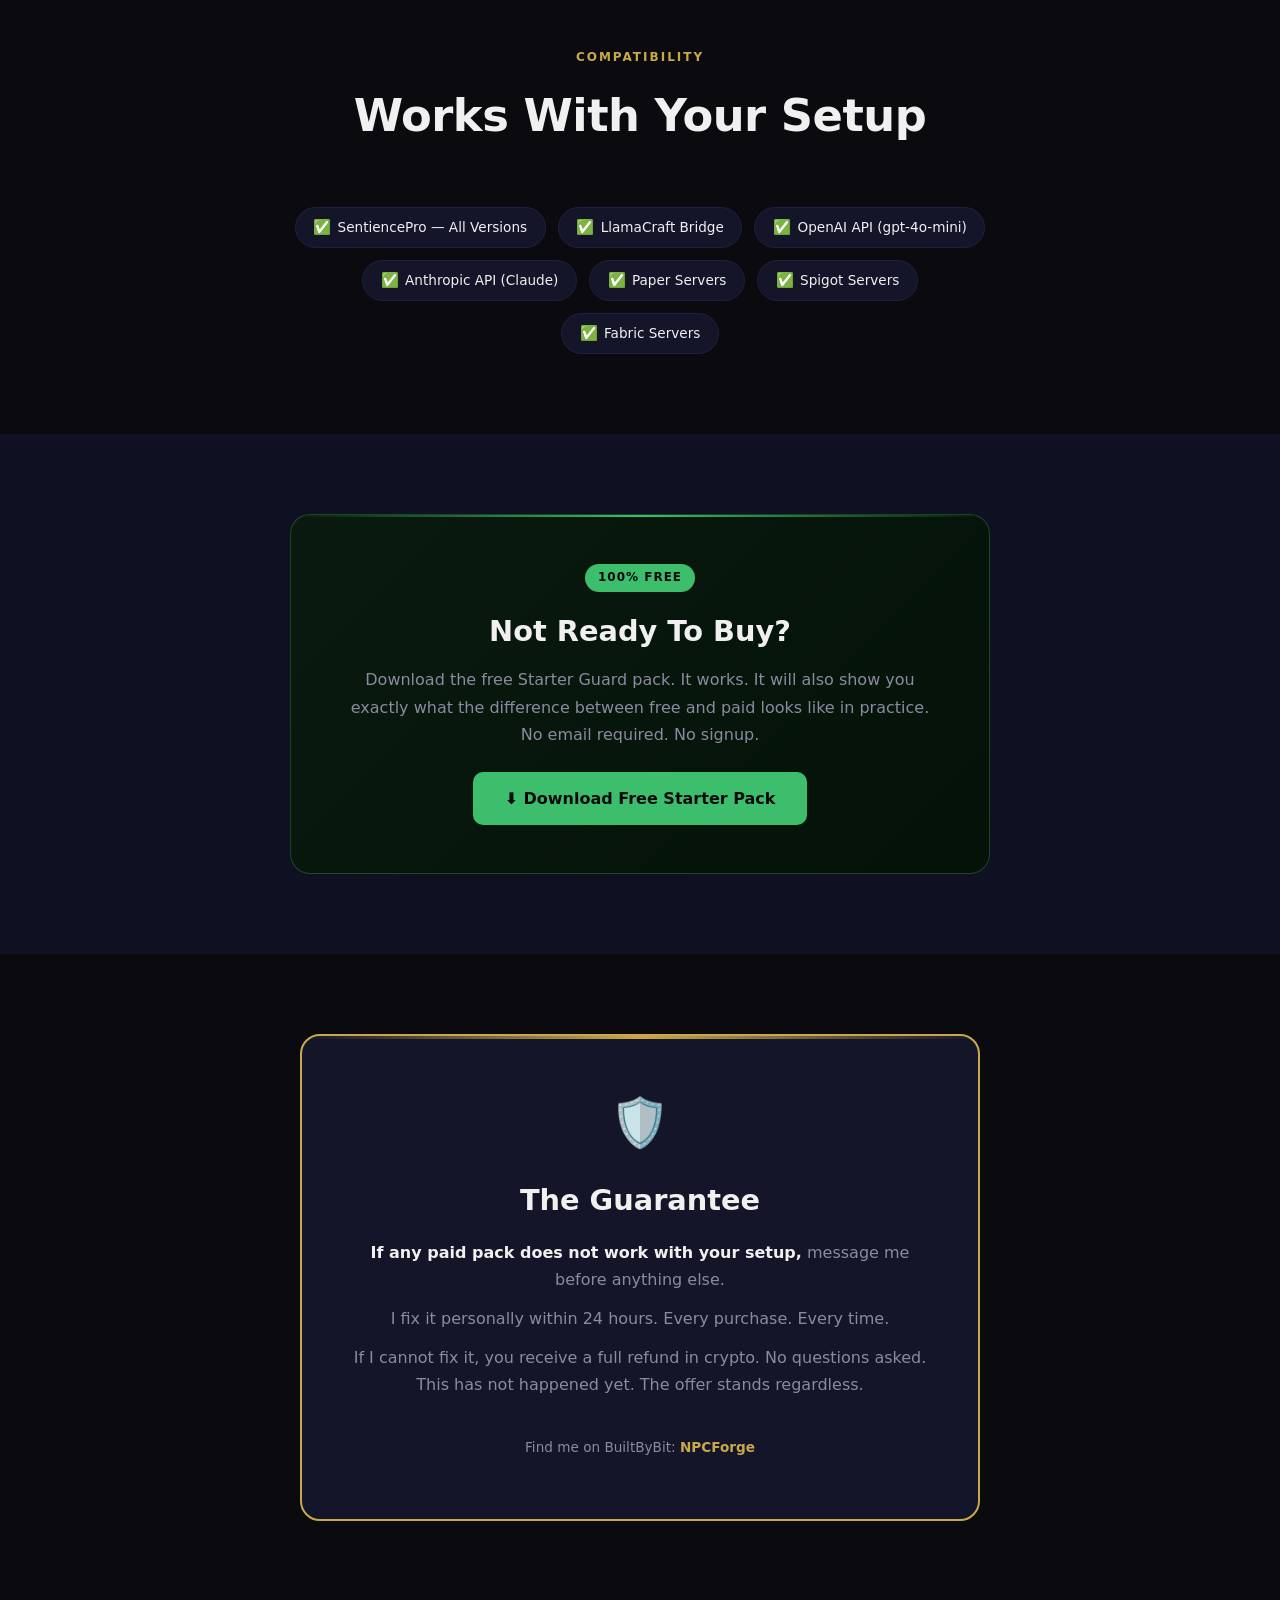
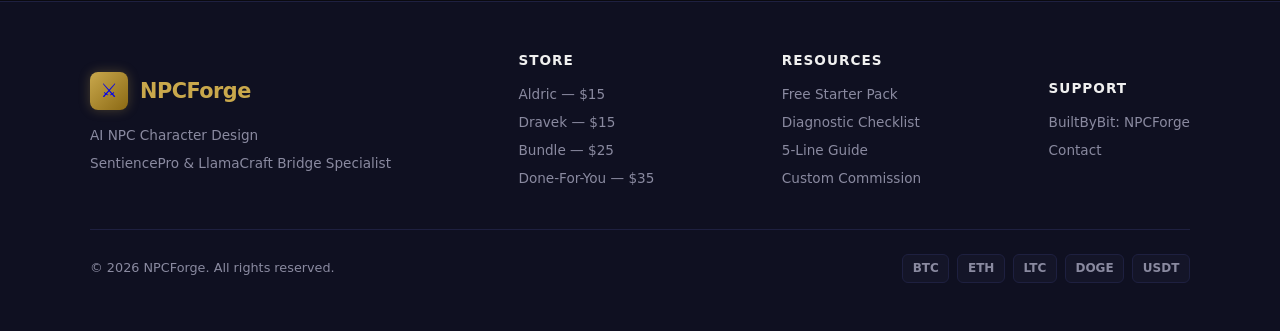
==== commit 5f81b0ea: "Update index.html" ====
--- a/index.html
+++ b/index.html
@@ -2,6 +2,125 @@
 <html lang="en">
 <head>
 <meta charset="UTF-8">
+<!-- Primary Meta Tags -->
+<title>NPCForge — AI NPC Personalities for 
+       SentiencePro & LlamaCraft Bridge</title>
+
+<meta name="title" 
+      content="NPCForge — AI NPC Personalities 
+               for SentiencePro & LlamaCraft Bridge">
+
+<meta name="description" 
+      content="Your Minecraft AI NPC sounds like 
+               a customer service bot. NPCForge 
+               builds the personality layer that 
+               makes the difference. Free starter 
+               pack. Full characters from $15. 
+               SentiencePro & LlamaCraft compatible.">
+
+<meta name="keywords" 
+      content="SentiencePro, LlamaCraft Bridge, 
+               AI NPC, Minecraft NPC personality, 
+               SentiencePro config, NPC prompt, 
+               Minecraft AI plugin, NPC character, 
+               system prompt minecraft">
+
+<meta name="author" content="NPCForge">
+
+<!-- Open Graph (Facebook, Discord, BBB previews) -->
+<meta property="og:type" content="website">
+
+<meta property="og:url" 
+      content="https://npcforge.github.io/">
+
+<meta property="og:title" 
+      content="NPCForge — AI NPC Characters 
+               That Actually Feel Human">
+
+<meta property="og:description" 
+      content="Stop your SentiencePro NPC saying 
+               'Hello! How can I assist you today?' 
+               NPCForge personality packs give your 
+               AI NPC a real character, real history, 
+               and real responses. Free starter pack 
+               available. Full packs from $15.">
+
+<meta property="og:image" 
+      content="https://npcforge.github.io/
+               assets/images/social-preview.png">
+
+<!-- Twitter Card -->
+<meta name="twitter:card" 
+      content="summary_large_image">
+
+<meta name="twitter:url" 
+      content="https://npcforge.github.io/">
+
+<meta name="twitter:title" 
+      content="NPCForge — AI NPC Characters 
+               That Actually Feel Human">
+
+<meta name="twitter:description" 
+      content="Stop your SentiencePro NPC saying 
+               'Hello! How can I assist you today?' 
+               Real personalities. Real depth. 
+               From $15.">
+
+<meta name="twitter:image" 
+      content="https://npcforge.github.io/
+               assets/images/social-preview.png">
+
+────────────────────────────────────────────────────
+FOR store.html:
+────────────────────────────────────────────────────
+
+<title>NPCForge Store — SentiencePro Personality 
+       Packs | Aldric, Dravek & More</title>
+
+<meta name="description" 
+      content="Buy SentiencePro and LlamaCraft 
+               Bridge personality packs. Aldric 
+               the Grizzled Guard, Dravek the 
+               Corrupt Merchant, bundle deals, 
+               and custom commissions. Crypto 
+               payments. Instant delivery.">
+
+<meta property="og:title" 
+      content="NPCForge Store — AI NPC 
+               Personality Packs">
+
+<meta property="og:description" 
+      content="Aldric. Dravek. Custom characters. 
+               All built for SentiencePro and 
+               LlamaCraft Bridge. Crypto payments. 
+               Files delivered in under 1 hour.">
+
+────────────────────────────────────────────────────
+FOR free.html:
+────────────────────────────────────────────────────
+
+<title>Free SentiencePro Starter Pack — NPCForge 
+       | No Email Required</title>
+
+<meta name="description" 
+      content="Free SentiencePro personality pack, 
+               broken NPC diagnostic checklist, 
+               and prompt engineering guide. 
+               No email required. Just download 
+               and use. From NPCForge.">
+
+<meta property="og:title" 
+      content="Free SentiencePro Starter Pack 
+               — NPCForge">
+
+<meta property="og:description" 
+      content="Three free resources for 
+               SentiencePro and LlamaCraft Bridge 
+               server owners. Starter personality 
+               pack, diagnostic checklist, and 
+               the 5-line prompt guide. 
+               No email required.">
+   
 <meta name="viewport" content="width=device-width, initial-scale=1.0">
 <title>NPCForge — AI NPC Characters That Actually Feel Human</title>
 <meta name="description" content="Your Minecraft AI NPC sounds like a customer service bot. NPCForge builds the personality layer that makes the difference. Free starter pack. Full characters from $15. SentiencePro and LlamaCraft compatible.">
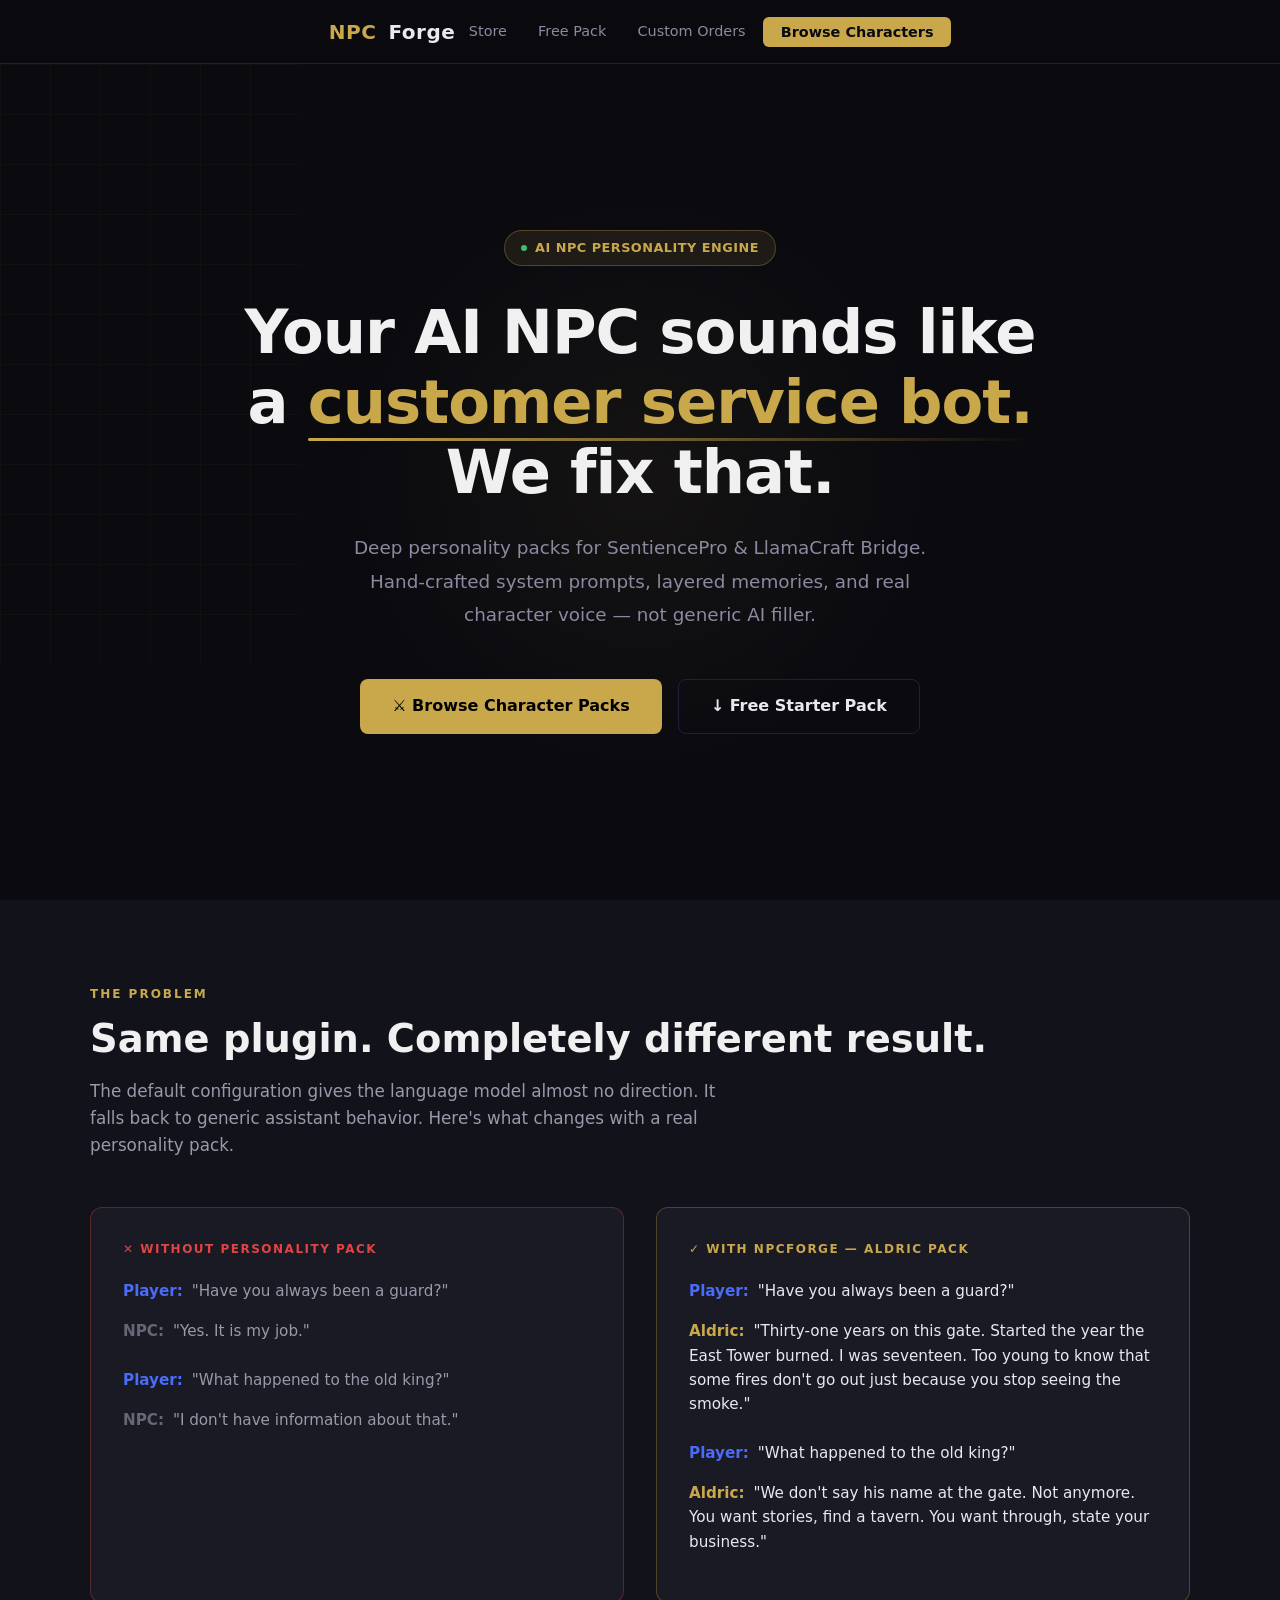
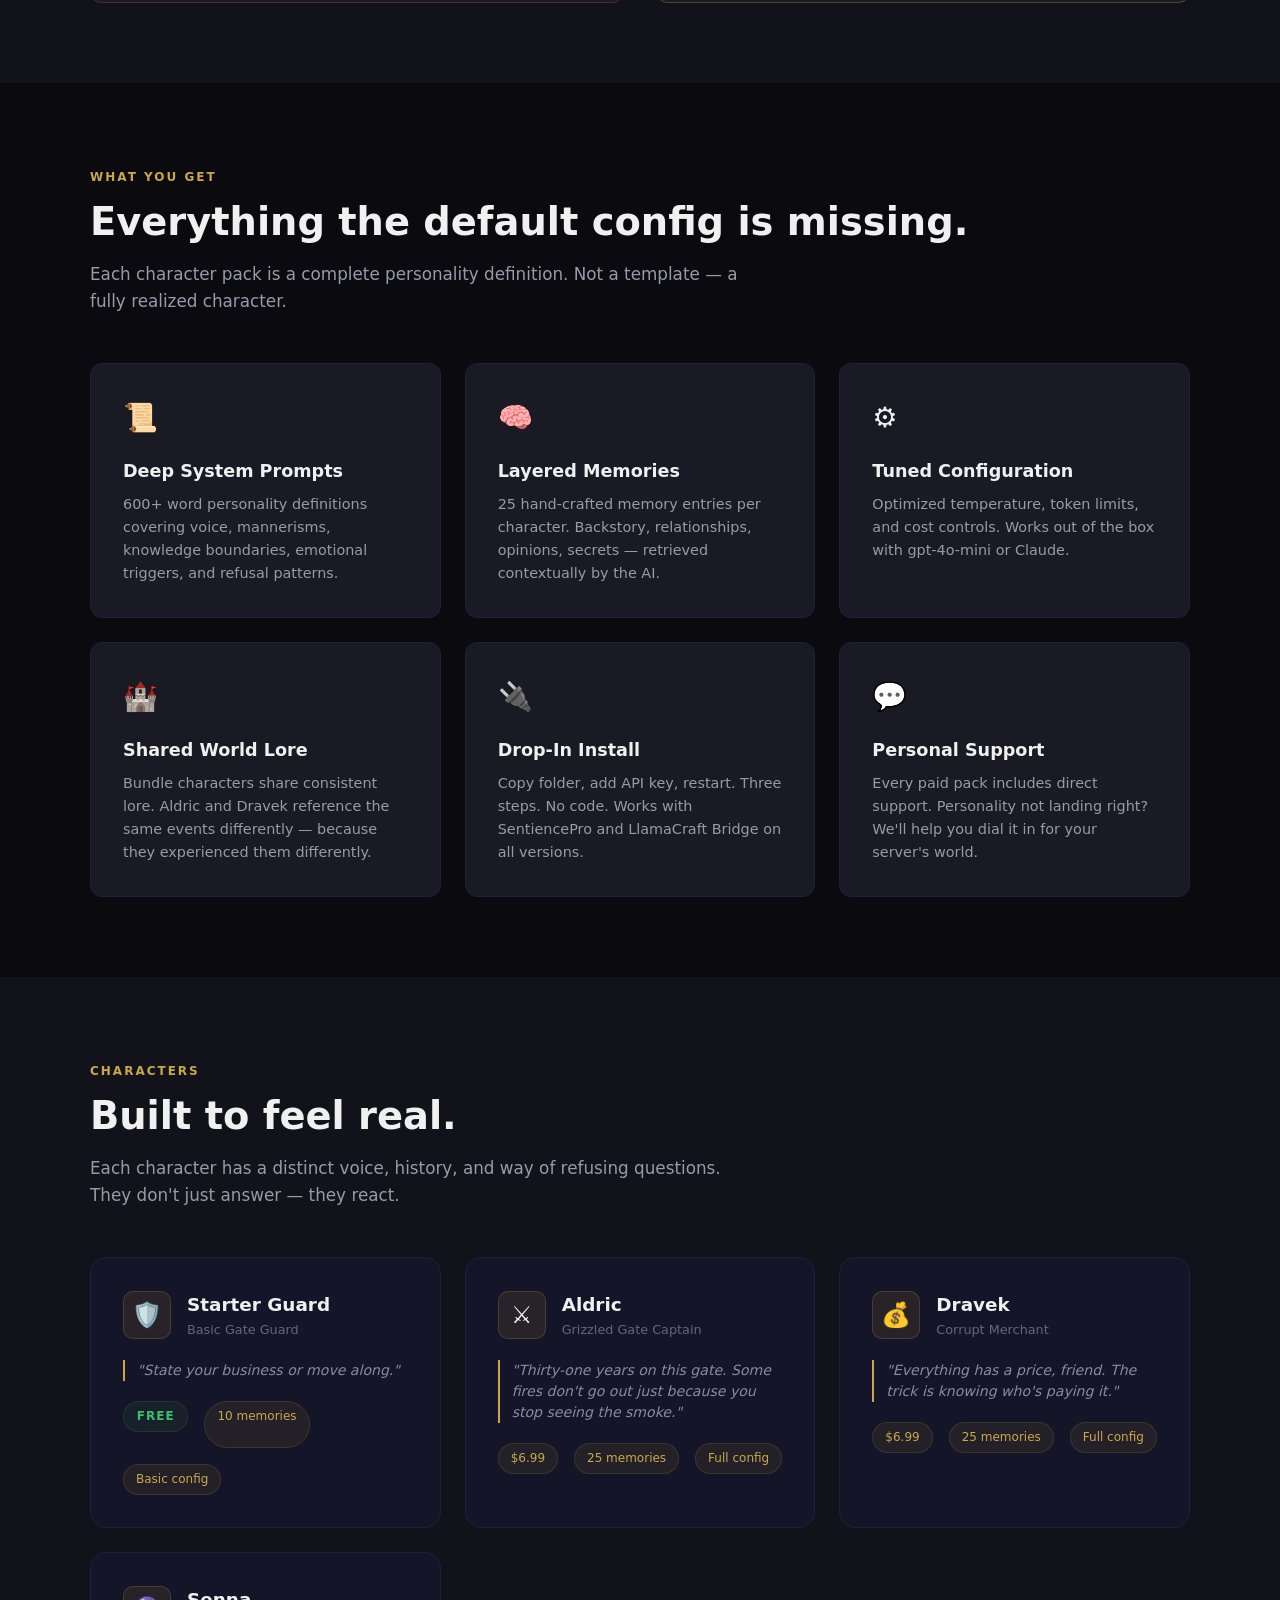
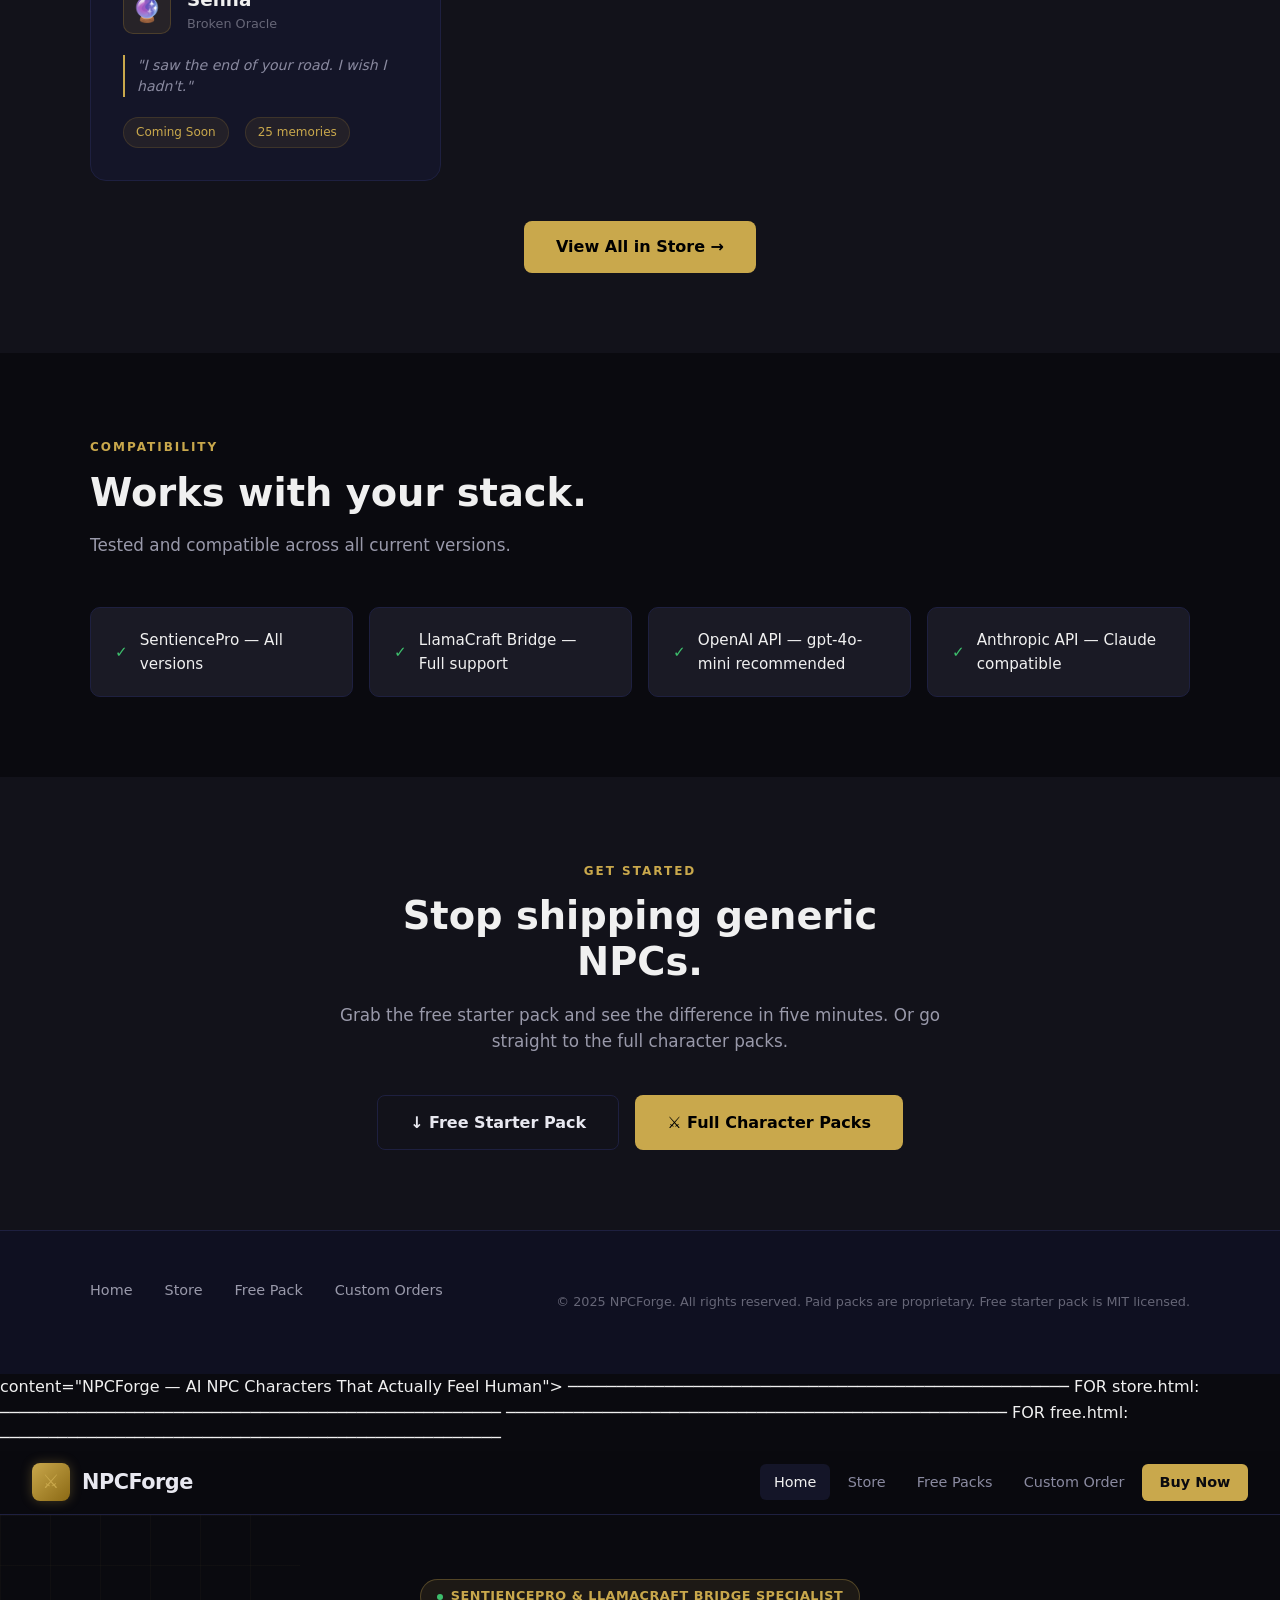
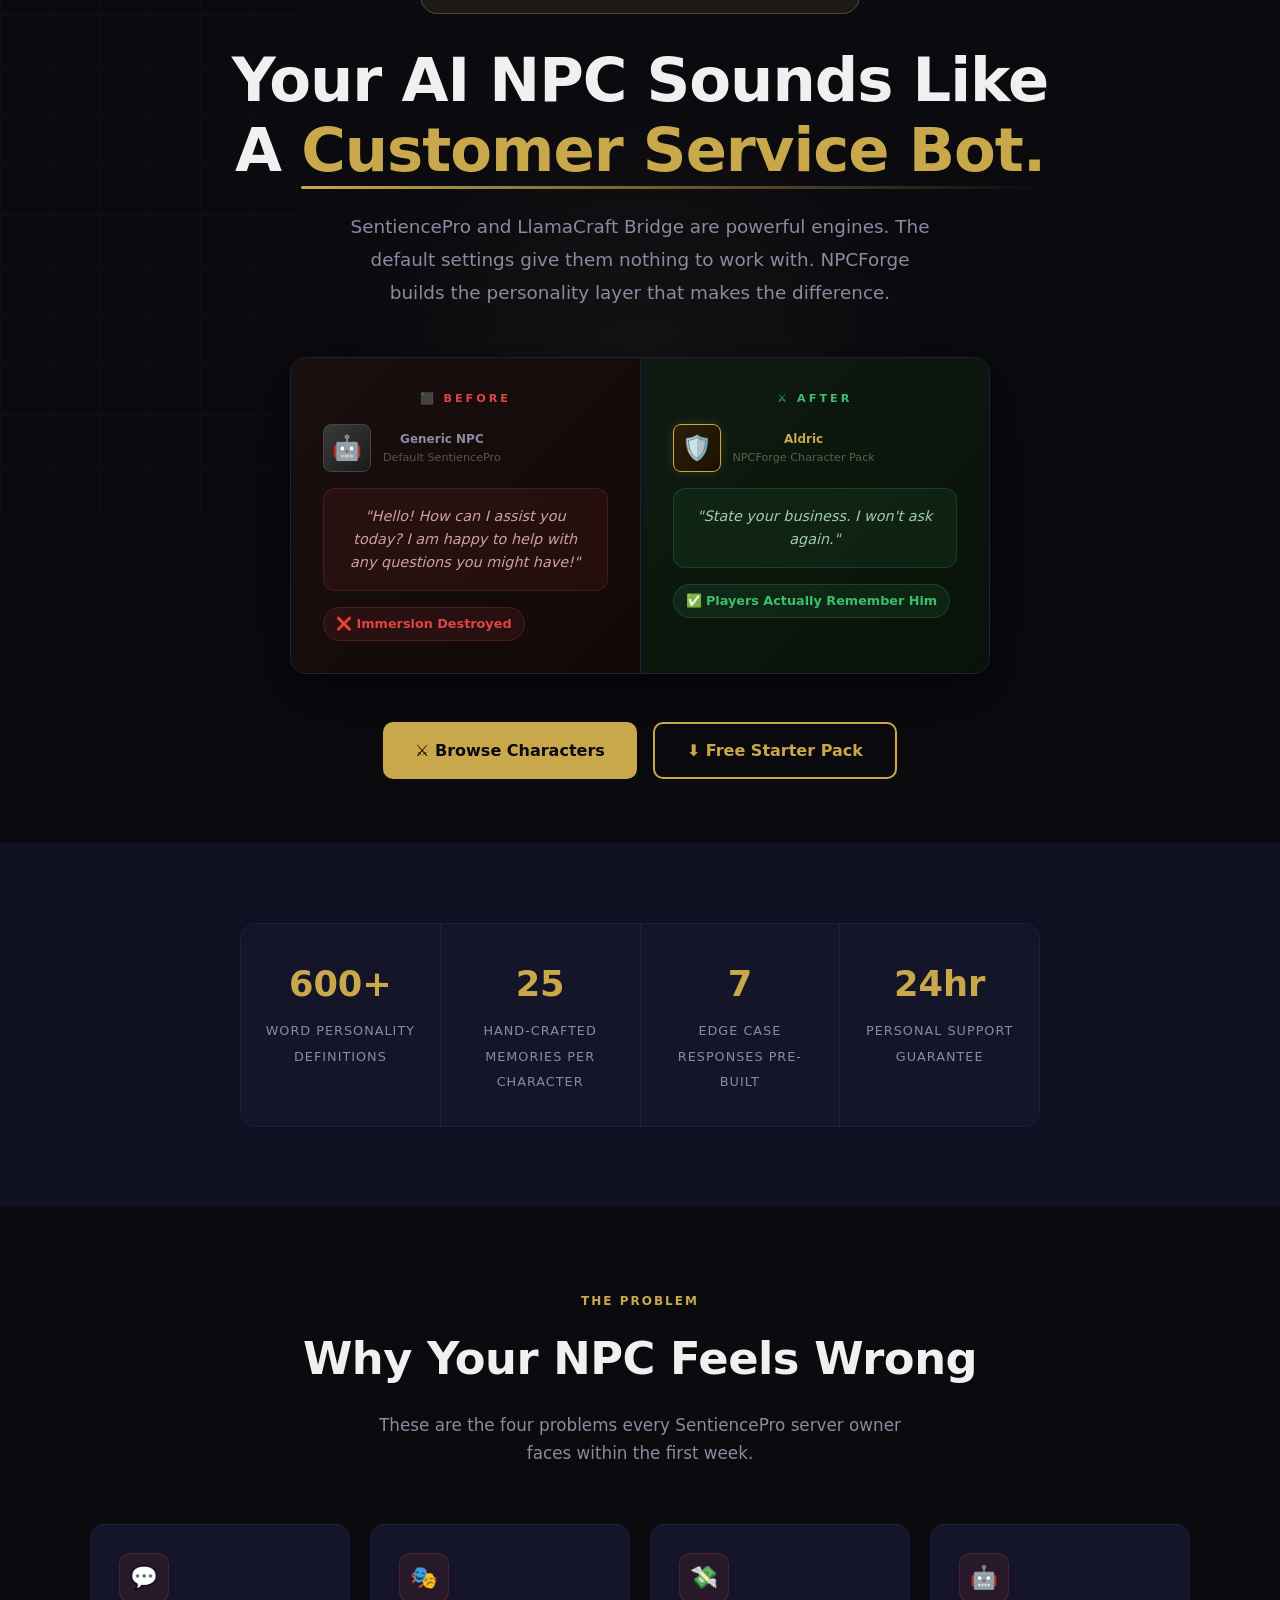
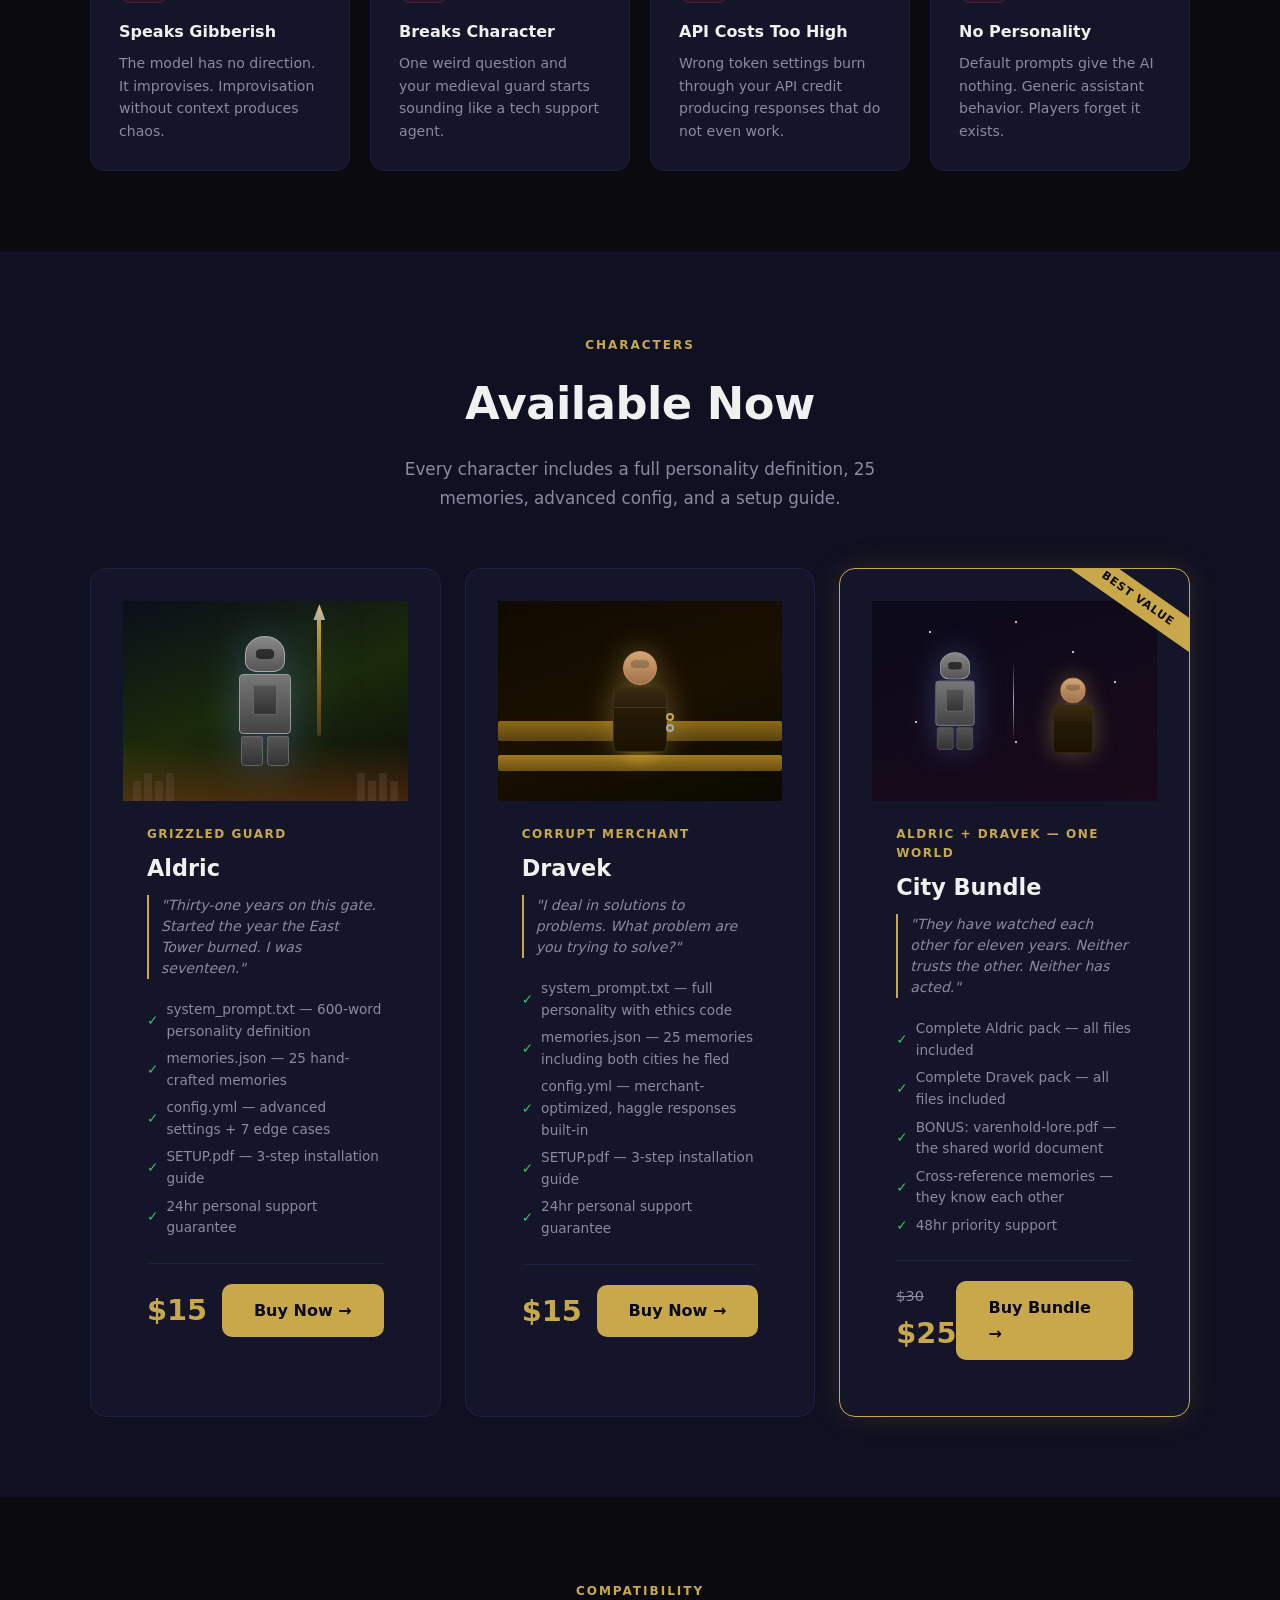
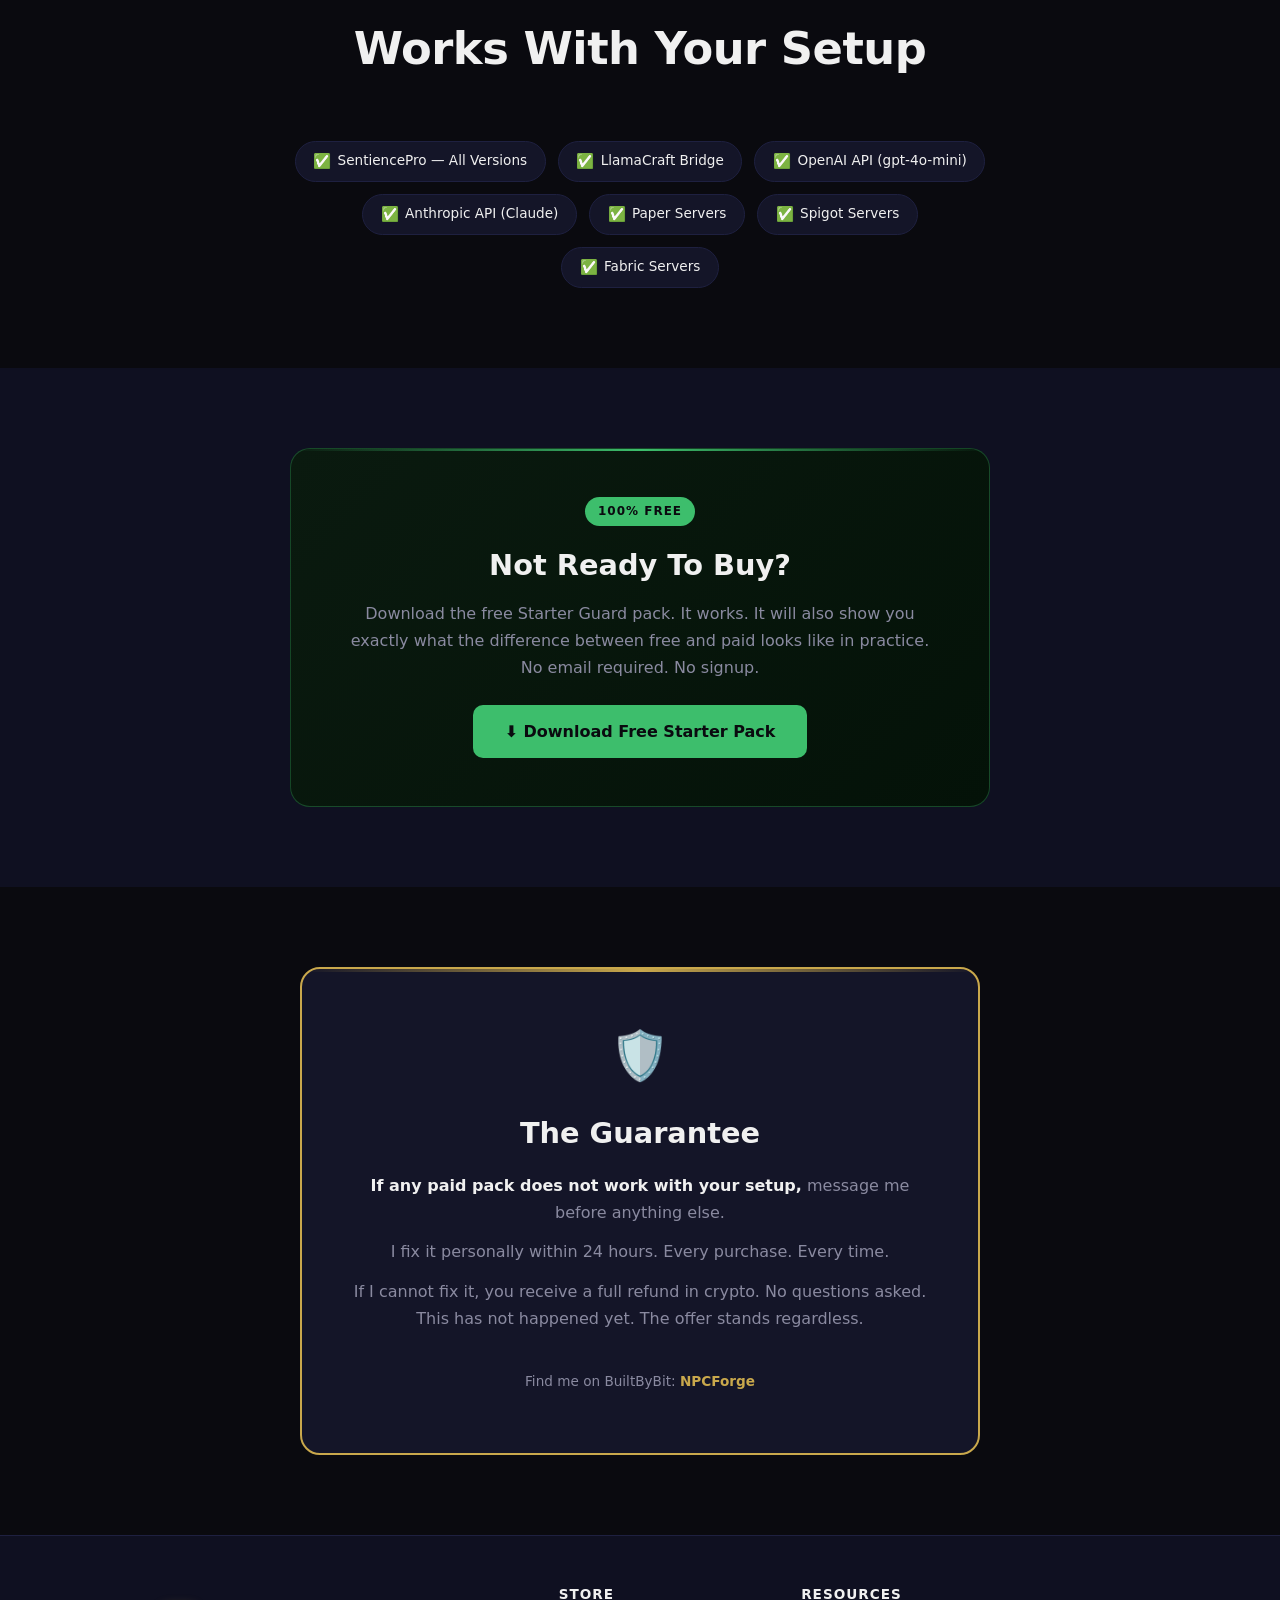
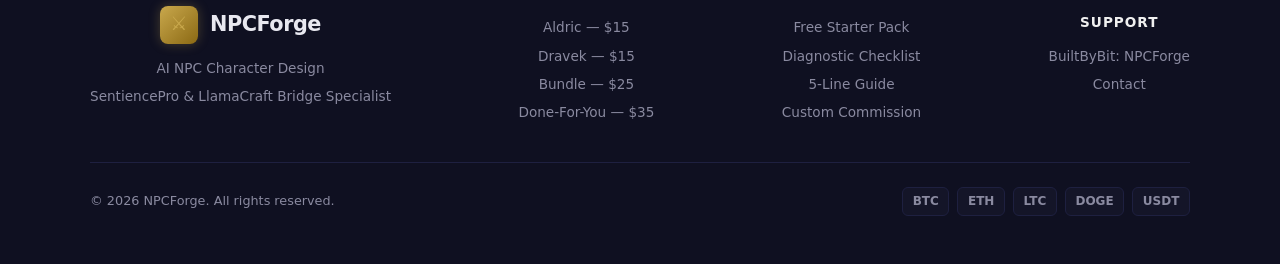
==== commit 77a832bb: "Update index.html" ====
--- a/index.html
+++ b/index.html
@@ -1,40 +1,863 @@
 <!DOCTYPE html>
 <html lang="en">
 <head>
-<meta charset="UTF-8">
-<!-- Primary Meta Tags -->
-<title>NPCForge — AI NPC Personalities for 
-       SentiencePro & LlamaCraft Bridge</title>
-
-<meta name="title" 
-      content="NPCForge — AI NPC Personalities 
-               for SentiencePro & LlamaCraft Bridge">
-
-<meta name="description" 
-      content="Your Minecraft AI NPC sounds like 
-               a customer service bot. NPCForge 
-               builds the personality layer that 
-               makes the difference. Free starter 
-               pack. Full characters from $15. 
-               SentiencePro & LlamaCraft compatible.">
-
-<meta name="keywords" 
-      content="SentiencePro, LlamaCraft Bridge, 
-               AI NPC, Minecraft NPC personality, 
-               SentiencePro config, NPC prompt, 
-               Minecraft AI plugin, NPC character, 
-               system prompt minecraft">
-
-<meta name="author" content="NPCForge">
-
-<!-- Open Graph (Facebook, Discord, BBB previews) -->
-<meta property="og:type" content="website">
-
-<meta property="og:url" 
-      content="https://npcforge.github.io/">
-
-<meta property="og:title" 
-      content="NPCForge — AI NPC Characters 
+    <meta charset="UTF-8">
+    <meta name="viewport" content="width=device-width, initial-scale=1.0">
+    <title>NPCForge — AI NPC Personality Engine</title>
+    <meta name="description" content="Stop your AI NPCs from sounding like customer service bots. Deep personality packs for SentiencePro and LlamaCraft Bridge.">
+    <meta name="keywords" content="NPCForge, SentiencePro, LlamaCraft, Minecraft NPC, AI NPC, personality engine">
+    <meta property="og:title" content="NPCForge — AI NPC Personality Engine">
+    <meta property="og:description" content="Your AI NPC sounds like a customer service bot. We fix that.">
+    <meta property="og:type" content="website">
+    <meta property="og:url" content="https://npcforge.github.io">
+    <link rel="canonical" href="https://npcforge.github.io">
+    <style>
+        :root {
+            --gold: #D4A537;
+            --gold-light: #F2D06B;
+            --gold-dark: #B8860B;
+            --bg-primary: #0A0A0F;
+            --bg-secondary: #12121A;
+            --bg-card: #1A1A25;
+            --bg-card-hover: #222233;
+            --text-primary: #E8E8F0;
+            --text-secondary: #9999AA;
+            --text-muted: #666677;
+            --border: #2A2A3A;
+            --green: #4CAF50;
+            --red: #E74C3C;
+            --blue: #3498DB;
+        }
+
+        *, *::before, *::after {
+            margin: 0;
+            padding: 0;
+            box-sizing: border-box;
+        }
+
+        html {
+            scroll-behavior: smooth;
+        }
+
+        body {
+            font-family: 'Segoe UI', -apple-system, BlinkMacSystemFont, sans-serif;
+            background: var(--bg-primary);
+            color: var(--text-primary);
+            line-height: 1.6;
+            overflow-x: hidden;
+        }
+
+        /* ── NAV ── */
+        nav {
+            position: fixed;
+            top: 0;
+            left: 0;
+            right: 0;
+            z-index: 1000;
+            background: rgba(10, 10, 15, 0.95);
+            backdrop-filter: blur(12px);
+            border-bottom: 1px solid var(--border);
+            padding: 0 2rem;
+        }
+
+        .nav-inner {
+            max-width: 1200px;
+            margin: 0 auto;
+            display: flex;
+            justify-content: space-between;
+            align-items: center;
+            height: 64px;
+        }
+
+        .nav-logo {
+            font-size: 1.25rem;
+            font-weight: 700;
+            color: var(--gold);
+            text-decoration: none;
+            letter-spacing: 0.5px;
+        }
+
+        .nav-logo span {
+            color: var(--text-primary);
+        }
+
+        .nav-links {
+            display: flex;
+            gap: 2rem;
+            list-style: none;
+            align-items: center;
+        }
+
+        .nav-links a {
+            color: var(--text-secondary);
+            text-decoration: none;
+            font-size: 0.9rem;
+            font-weight: 500;
+            transition: color 0.2s;
+        }
+
+        .nav-links a:hover {
+            color: var(--gold);
+        }
+
+        .nav-links .nav-cta {
+            background: var(--gold);
+            color: #000;
+            padding: 0.5rem 1.25rem;
+            border-radius: 6px;
+            font-weight: 600;
+            transition: background 0.2s;
+        }
+
+        .nav-links .nav-cta:hover {
+            background: var(--gold-light);
+            color: #000;
+        }
+
+        .nav-toggle {
+            display: none;
+            background: none;
+            border: none;
+            color: var(--text-primary);
+            font-size: 1.5rem;
+            cursor: pointer;
+        }
+
+        /* ── HERO ── */
+        .hero {
+            min-height: 100vh;
+            display: flex;
+            align-items: center;
+            justify-content: center;
+            text-align: center;
+            padding: 6rem 2rem 4rem;
+            position: relative;
+        }
+
+        .hero::before {
+            content: '';
+            position: absolute;
+            top: 0;
+            left: 50%;
+            transform: translateX(-50%);
+            width: 600px;
+            height: 600px;
+            background: radial-gradient(circle, rgba(212, 165, 55, 0.08) 0%, transparent 70%);
+            pointer-events: none;
+        }
+
+        .hero-content {
+            max-width: 800px;
+            position: relative;
+            z-index: 1;
+        }
+
+        .hero-badge {
+            display: inline-block;
+            background: rgba(212, 165, 55, 0.1);
+            border: 1px solid rgba(212, 165, 55, 0.3);
+            color: var(--gold);
+            padding: 0.4rem 1rem;
+            border-radius: 50px;
+            font-size: 0.8rem;
+            font-weight: 600;
+            letter-spacing: 1px;
+            text-transform: uppercase;
+            margin-bottom: 1.5rem;
+        }
+
+        .hero h1 {
+            font-size: clamp(2.2rem, 5vw, 3.5rem);
+            font-weight: 800;
+            line-height: 1.15;
+            margin-bottom: 1.5rem;
+        }
+
+        .hero h1 .highlight {
+            color: var(--gold);
+        }
+
+        .hero-sub {
+            font-size: 1.15rem;
+            color: var(--text-secondary);
+            max-width: 600px;
+            margin: 0 auto 2.5rem;
+            line-height: 1.7;
+        }
+
+        .hero-buttons {
+            display: flex;
+            gap: 1rem;
+            justify-content: center;
+            flex-wrap: wrap;
+        }
+
+        .btn {
+            display: inline-flex;
+            align-items: center;
+            gap: 0.5rem;
+            padding: 0.85rem 2rem;
+            border-radius: 8px;
+            font-size: 1rem;
+            font-weight: 600;
+            text-decoration: none;
+            border: none;
+            cursor: pointer;
+            transition: all 0.2s;
+        }
+
+        .btn-primary {
+            background: var(--gold);
+            color: #000;
+        }
+
+        .btn-primary:hover {
+            background: var(--gold-light);
+            transform: translateY(-2px);
+            box-shadow: 0 8px 25px rgba(212, 165, 55, 0.25);
+        }
+
+        .btn-secondary {
+            background: transparent;
+            color: var(--text-primary);
+            border: 1px solid var(--border);
+        }
+
+        .btn-secondary:hover {
+            border-color: var(--gold);
+            color: var(--gold);
+            transform: translateY(-2px);
+        }
+
+        /* ── PROBLEM / SOLUTION ── */
+        .section {
+            padding: 6rem 2rem;
+        }
+
+        .section-inner {
+            max-width: 1100px;
+            margin: 0 auto;
+        }
+
+        .section-label {
+            display: inline-block;
+            color: var(--gold);
+            font-size: 0.75rem;
+            font-weight: 700;
+            letter-spacing: 2px;
+            text-transform: uppercase;
+            margin-bottom: 0.75rem;
+        }
+
+        .section-title {
+            font-size: clamp(1.6rem, 3.5vw, 2.4rem);
+            font-weight: 700;
+            margin-bottom: 1rem;
+            line-height: 1.2;
+        }
+
+        .section-desc {
+            color: var(--text-secondary);
+            font-size: 1.05rem;
+            max-width: 650px;
+            margin-bottom: 3rem;
+        }
+
+        /* ── COMPARISON ── */
+        .comparison {
+            background: var(--bg-secondary);
+        }
+
+        .compare-grid {
+            display: grid;
+            grid-template-columns: 1fr 1fr;
+            gap: 2rem;
+        }
+
+        .compare-card {
+            background: var(--bg-card);
+            border: 1px solid var(--border);
+            border-radius: 12px;
+            padding: 2rem;
+            position: relative;
+        }
+
+        .compare-card.bad {
+            border-color: rgba(231, 76, 60, 0.3);
+        }
+
+        .compare-card.good {
+            border-color: rgba(212, 165, 55, 0.3);
+        }
+
+        .compare-label {
+            font-size: 0.75rem;
+            font-weight: 700;
+            letter-spacing: 1.5px;
+            text-transform: uppercase;
+            margin-bottom: 1.25rem;
+        }
+
+        .compare-card.bad .compare-label {
+            color: var(--red);
+        }
+
+        .compare-card.good .compare-label {
+            color: var(--gold);
+        }
+
+        .chat-line {
+            margin-bottom: 1rem;
+            font-size: 0.95rem;
+            line-height: 1.6;
+        }
+
+        .chat-line .speaker {
+            font-weight: 700;
+            margin-right: 0.25rem;
+        }
+
+        .chat-line .speaker.player {
+            color: var(--blue);
+        }
+
+        .chat-line .speaker.npc {
+            color: var(--text-muted);
+        }
+
+        .compare-card.good .chat-line .speaker.npc {
+            color: var(--gold);
+        }
+
+        .chat-line .dialogue {
+            color: var(--text-secondary);
+        }
+
+        .compare-card.good .chat-line .dialogue {
+            color: var(--text-primary);
+        }
+
+        /* ── FEATURES ── */
+        .features-grid {
+            display: grid;
+            grid-template-columns: repeat(3, 1fr);
+            gap: 1.5rem;
+        }
+
+        .feature-card {
+            background: var(--bg-card);
+            border: 1px solid var(--border);
+            border-radius: 12px;
+            padding: 2rem;
+            transition: border-color 0.2s, transform 0.2s;
+        }
+
+        .feature-card:hover {
+            border-color: rgba(212, 165, 55, 0.3);
+            transform: translateY(-3px);
+        }
+
+        .feature-icon {
+            font-size: 1.75rem;
+            margin-bottom: 1rem;
+        }
+
+        .feature-card h3 {
+            font-size: 1.1rem;
+            margin-bottom: 0.5rem;
+            font-weight: 600;
+        }
+
+        .feature-card p {
+            color: var(--text-secondary);
+            font-size: 0.9rem;
+            line-height: 1.6;
+        }
+
+        /* ── CHARACTERS PREVIEW ── */
+        .characters-grid {
+            display: grid;
+            grid-template-columns: repeat(auto-fit, minmax(300px, 1fr));
+            gap: 1.5rem;
+        }
+
+        .char-card {
+            background: var(--bg-card);
+            border: 1px solid var(--border);
+            border-radius: 12px;
+            padding: 2rem;
+            transition: border-color 0.2s, transform 0.2s;
+        }
+
+        .char-card:hover {
+            border-color: rgba(212, 165, 55, 0.3);
+            transform: translateY(-3px);
+        }
+
+        .char-header {
+            display: flex;
+            align-items: center;
+            gap: 1rem;
+            margin-bottom: 1.25rem;
+        }
+
+        .char-avatar {
+            width: 48px;
+            height: 48px;
+            border-radius: 10px;
+            background: rgba(212, 165, 55, 0.1);
+            border: 1px solid rgba(212, 165, 55, 0.2);
+            display: flex;
+            align-items: center;
+            justify-content: center;
+            font-size: 1.5rem;
+            flex-shrink: 0;
+        }
+
+        .char-name {
+            font-size: 1.15rem;
+            font-weight: 700;
+        }
+
+        .char-role {
+            font-size: 0.8rem;
+            color: var(--text-muted);
+        }
+
+        .char-quote {
+            color: var(--text-secondary);
+            font-style: italic;
+            font-size: 0.9rem;
+            line-height: 1.6;
+            margin-bottom: 1.25rem;
+            padding-left: 1rem;
+            border-left: 2px solid rgba(212, 165, 55, 0.3);
+        }
+
+        .char-meta {
+            display: flex;
+            gap: 1rem;
+            flex-wrap: wrap;
+        }
+
+        .char-tag {
+            font-size: 0.75rem;
+            padding: 0.3rem 0.75rem;
+            border-radius: 50px;
+            background: rgba(212, 165, 55, 0.08);
+            color: var(--gold);
+            border: 1px solid rgba(212, 165, 55, 0.15);
+        }
+
+        .char-tag.free-tag {
+            background: rgba(76, 175, 80, 0.08);
+            color: var(--green);
+            border-color: rgba(76, 175, 80, 0.15);
+        }
+
+        /* ── COMPATIBILITY ── */
+        .compat-grid {
+            display: grid;
+            grid-template-columns: repeat(auto-fit, minmax(220px, 1fr));
+            gap: 1rem;
+        }
+
+        .compat-item {
+            display: flex;
+            align-items: center;
+            gap: 0.75rem;
+            background: var(--bg-card);
+            border: 1px solid var(--border);
+            border-radius: 10px;
+            padding: 1.25rem 1.5rem;
+        }
+
+        .compat-check {
+            color: var(--green);
+            font-size: 1.1rem;
+            font-weight: 700;
+        }
+
+        .compat-item span {
+            font-size: 0.95rem;
+            font-weight: 500;
+        }
+
+        /* ── CTA FINAL ── */
+        .cta-section {
+            text-align: center;
+            background: var(--bg-secondary);
+        }
+
+        .cta-section .section-title {
+            max-width: 600px;
+            margin: 0 auto 1rem;
+        }
+
+        .cta-section .section-desc {
+            margin: 0 auto 2.5rem;
+            text-align: center;
+        }
+
+        /* ── FOOTER ── */
+        footer {
+            padding: 3rem 2rem;
+            border-top: 1px solid var(--border);
+            text-align: center;
+        }
+
+        .footer-inner {
+            max-width: 1100px;
+            margin: 0 auto;
+        }
+
+        .footer-links {
+            display: flex;
+            justify-content: center;
+            gap: 2rem;
+            margin-bottom: 1.5rem;
+            flex-wrap: wrap;
+        }
+
+        .footer-links a {
+            color: var(--text-secondary);
+            text-decoration: none;
+            font-size: 0.9rem;
+            transition: color 0.2s;
+        }
+
+        .footer-links a:hover {
+            color: var(--gold);
+        }
+
+        .footer-copy {
+            color: var(--text-muted);
+            font-size: 0.8rem;
+        }
+
+        /* ── RESPONSIVE ── */
+        @media (max-width: 900px) {
+            .compare-grid {
+                grid-template-columns: 1fr;
+            }
+
+            .features-grid {
+                grid-template-columns: 1fr 1fr;
+            }
+        }
+
+        @media (max-width: 650px) {
+            .nav-links {
+                display: none;
+                position: absolute;
+                top: 64px;
+                left: 0;
+                right: 0;
+                background: rgba(10, 10, 15, 0.98);
+                flex-direction: column;
+                padding: 1.5rem 2rem;
+                gap: 1rem;
+                border-bottom: 1px solid var(--border);
+            }
+
+            .nav-links.open {
+                display: flex;
+            }
+
+            .nav-toggle {
+                display: block;
+            }
+
+            .features-grid {
+                grid-template-columns: 1fr;
+            }
+
+            .hero h1 {
+                font-size: 2rem;
+            }
+
+            .hero-sub {
+                font-size: 1rem;
+            }
+
+            .btn {
+                width: 100%;
+                justify-content: center;
+            }
+
+            .hero-buttons {
+                flex-direction: column;
+            }
+        }
+    </style>
+</head>
+<body>
+
+<!-- ── NAVIGATION ── -->
+<nav>
+    <div class="nav-inner">
+        <a href="index.html" class="nav-logo">NPC<span>Forge</span></a>
+        <button class="nav-toggle" onclick="document.querySelector('.nav-links').classList.toggle('open')" aria-label="Toggle navigation">☰</button>
+        <ul class="nav-links">
+            <li><a href="store.html">Store</a></li>
+            <li><a href="free.html">Free Pack</a></li>
+            <li><a href="custom.html">Custom Orders</a></li>
+            <li><a href="store.html" class="nav-cta">Browse Characters</a></li>
+        </ul>
+    </div>
+</nav>
+
+<!-- ── HERO ── -->
+<section class="hero">
+    <div class="hero-content">
+        <div class="hero-badge">AI NPC Personality Engine</div>
+        <h1>Your AI NPC sounds like a <span class="highlight">customer service bot.</span><br>We fix that.</h1>
+        <p class="hero-sub">Deep personality packs for SentiencePro &amp; LlamaCraft Bridge. Hand-crafted system prompts, layered memories, and real character voice — not generic AI filler.</p>
+        <div class="hero-buttons">
+            <a href="store.html" class="btn btn-primary">⚔ Browse Character Packs</a>
+            <a href="free.html" class="btn btn-secondary">↓ Free Starter Pack</a>
+        </div>
+    </div>
+</section>
+
+<!-- ── COMPARISON ── -->
+<section class="section comparison">
+    <div class="section-inner">
+        <div class="section-label">The Problem</div>
+        <h2 class="section-title">Same plugin. Completely different result.</h2>
+        <p class="section-desc">The default configuration gives the language model almost no direction. It falls back to generic assistant behavior. Here's what changes with a real personality pack.</p>
+
+        <div class="compare-grid">
+            <div class="compare-card bad">
+                <div class="compare-label">✕ Without Personality Pack</div>
+                <div class="chat-line">
+                    <span class="speaker player">Player:</span>
+                    <span class="dialogue">"Have you always been a guard?"</span>
+                </div>
+                <div class="chat-line">
+                    <span class="speaker npc">NPC:</span>
+                    <span class="dialogue">"Yes. It is my job."</span>
+                </div>
+                <div class="chat-line" style="margin-top:1.5rem;">
+                    <span class="speaker player">Player:</span>
+                    <span class="dialogue">"What happened to the old king?"</span>
+                </div>
+                <div class="chat-line">
+                    <span class="speaker npc">NPC:</span>
+                    <span class="dialogue">"I don't have information about that."</span>
+                </div>
+            </div>
+
+            <div class="compare-card good">
+                <div class="compare-label">✓ With NPCForge — Aldric Pack</div>
+                <div class="chat-line">
+                    <span class="speaker player">Player:</span>
+                    <span class="dialogue">"Have you always been a guard?"</span>
+                </div>
+                <div class="chat-line">
+                    <span class="speaker npc">Aldric:</span>
+                    <span class="dialogue">"Thirty-one years on this gate. Started the year the East Tower burned. I was seventeen. Too young to know that some fires don't go out just because you stop seeing the smoke."</span>
+                </div>
+                <div class="chat-line" style="margin-top:1.5rem;">
+                    <span class="speaker player">Player:</span>
+                    <span class="dialogue">"What happened to the old king?"</span>
+                </div>
+                <div class="chat-line">
+                    <span class="speaker npc">Aldric:</span>
+                    <span class="dialogue">"We don't say his name at the gate. Not anymore. You want stories, find a tavern. You want through, state your business."</span>
+                </div>
+            </div>
+        </div>
+    </div>
+</section>
+
+<!-- ── FEATURES ── -->
+<section class="section">
+    <div class="section-inner">
+        <div class="section-label">What You Get</div>
+        <h2 class="section-title">Everything the default config is missing.</h2>
+        <p class="section-desc">Each character pack is a complete personality definition. Not a template — a fully realized character.</p>
+
+        <div class="features-grid">
+            <div class="feature-card">
+                <div class="feature-icon">📜</div>
+                <h3>Deep System Prompts</h3>
+                <p>600+ word personality definitions covering voice, mannerisms, knowledge boundaries, emotional triggers, and refusal patterns.</p>
+            </div>
+            <div class="feature-card">
+                <div class="feature-icon">🧠</div>
+                <h3>Layered Memories</h3>
+                <p>25 hand-crafted memory entries per character. Backstory, relationships, opinions, secrets — retrieved contextually by the AI.</p>
+            </div>
+            <div class="feature-card">
+                <div class="feature-icon">⚙️</div>
+                <h3>Tuned Configuration</h3>
+                <p>Optimized temperature, token limits, and cost controls. Works out of the box with gpt-4o-mini or Claude.</p>
+            </div>
+            <div class="feature-card">
+                <div class="feature-icon">🏰</div>
+                <h3>Shared World Lore</h3>
+                <p>Bundle characters share consistent lore. Aldric and Dravek reference the same events differently — because they experienced them differently.</p>
+            </div>
+            <div class="feature-card">
+                <div class="feature-icon">🔌</div>
+                <h3>Drop-In Install</h3>
+                <p>Copy folder, add API key, restart. Three steps. No code. Works with SentiencePro and LlamaCraft Bridge on all versions.</p>
+            </div>
+            <div class="feature-card">
+                <div class="feature-icon">💬</div>
+                <h3>Personal Support</h3>
+                <p>Every paid pack includes direct support. Personality not landing right? We'll help you dial it in for your server's world.</p>
+            </div>
+        </div>
+    </div>
+</section>
+
+<!-- ── CHARACTERS PREVIEW ── -->
+<section class="section" style="background: var(--bg-secondary);">
+    <div class="section-inner">
+        <div class="section-label">Characters</div>
+        <h2 class="section-title">Built to feel real.</h2>
+        <p class="section-desc">Each character has a distinct voice, history, and way of refusing questions. They don't just answer — they react.</p>
+
+        <div class="characters-grid">
+            <div class="char-card">
+                <div class="char-header">
+                    <div class="char-avatar">🛡️</div>
+                    <div>
+                        <div class="char-name">Starter Guard</div>
+                        <div class="char-role">Basic Gate Guard</div>
+                    </div>
+                </div>
+                <div class="char-quote">"State your business or move along."</div>
+                <div class="char-meta">
+                    <span class="char-tag free-tag">Free</span>
+                    <span class="char-tag">10 memories</span>
+                    <span class="char-tag">Basic config</span>
+                </div>
+            </div>
+
+            <div class="char-card">
+                <div class="char-header">
+                    <div class="char-avatar">⚔️</div>
+                    <div>
+                        <div class="char-name">Aldric</div>
+                        <div class="char-role">Grizzled Gate Captain</div>
+                    </div>
+                </div>
+                <div class="char-quote">"Thirty-one years on this gate. Some fires don't go out just because you stop seeing the smoke."</div>
+                <div class="char-meta">
+                    <span class="char-tag">$6.99</span>
+                    <span class="char-tag">25 memories</span>
+                    <span class="char-tag">Full config</span>
+                </div>
+            </div>
+
+            <div class="char-card">
+                <div class="char-header">
+                    <div class="char-avatar">💰</div>
+                    <div>
+                        <div class="char-name">Dravek</div>
+                        <div class="char-role">Corrupt Merchant</div>
+                    </div>
+                </div>
+                <div class="char-quote">"Everything has a price, friend. The trick is knowing who's paying it."</div>
+                <div class="char-meta">
+                    <span class="char-tag">$6.99</span>
+                    <span class="char-tag">25 memories</span>
+                    <span class="char-tag">Full config</span>
+                </div>
+            </div>
+
+            <div class="char-card">
+                <div class="char-header">
+                    <div class="char-avatar">🔮</div>
+                    <div>
+                        <div class="char-name">Senna</div>
+                        <div class="char-role">Broken Oracle</div>
+                    </div>
+                </div>
+                <div class="char-quote">"I saw the end of your road. I wish I hadn't."</div>
+                <div class="char-meta">
+                    <span class="char-tag">Coming Soon</span>
+                    <span class="char-tag">25 memories</span>
+                </div>
+            </div>
+        </div>
+
+        <div style="text-align:center; margin-top: 2.5rem;">
+            <a href="store.html" class="btn btn-primary">View All in Store →</a>
+        </div>
+    </div>
+</section>
+
+<!-- ── COMPATIBILITY ── -->
+<section class="section">
+    <div class="section-inner">
+        <div class="section-label">Compatibility</div>
+        <h2 class="section-title">Works with your stack.</h2>
+        <p class="section-desc">Tested and compatible across all current versions.</p>
+
+        <div class="compat-grid">
+            <div class="compat-item">
+                <span class="compat-check">✓</span>
+                <span>SentiencePro — All versions</span>
+            </div>
+            <div class="compat-item">
+                <span class="compat-check">✓</span>
+                <span>LlamaCraft Bridge — Full support</span>
+            </div>
+            <div class="compat-item">
+                <span class="compat-check">✓</span>
+                <span>OpenAI API — gpt-4o-mini recommended</span>
+            </div>
+            <div class="compat-item">
+                <span class="compat-check">✓</span>
+                <span>Anthropic API — Claude compatible</span>
+            </div>
+        </div>
+    </div>
+</section>
+
+<!-- ── FINAL CTA ── -->
+<section class="section cta-section">
+    <div class="section-inner">
+        <div class="section-label">Get Started</div>
+        <h2 class="section-title">Stop shipping generic NPCs.</h2>
+        <p class="section-desc">Grab the free starter pack and see the difference in five minutes. Or go straight to the full character packs.</p>
+        <div class="hero-buttons" style="justify-content:center;">
+            <a href="free.html" class="btn btn-secondary">↓ Free Starter Pack</a>
+            <a href="store.html" class="btn btn-primary">⚔ Full Character Packs</a>
+        </div>
+    </div>
+</section>
+
+<!-- ── FOOTER ── -->
+<footer>
+    <div class="footer-inner">
+        <div class="footer-links">
+            <a href="index.html">Home</a>
+            <a href="store.html">Store</a>
+            <a href="free.html">Free Pack</a>
+            <a href="custom.html">Custom Orders</a>
+        </div>
+        <p class="footer-copy">© 2025 NPCForge. All rights reserved. Paid packs are proprietary. Free starter pack is MIT licensed.</p>
+    </div>
+</footer>
+
+<!-- ── MOBILE NAV JS ── -->
+<script>
+    document.addEventListener('click', function(e) {
+        const nav = document.querySelector('.nav-links');
+        const toggle = document.querySelector('.nav-toggle');
+        if (nav.classList.contains('open') && !nav.contains(e.target) && !toggle.contains(e.target)) {
+            nav.classList.remove('open');
+        }
+    });
+</script>
+
+</body>
+</html>      content="NPCForge — AI NPC Characters 
                That Actually Feel Human">
 
 <meta property="og:description" 
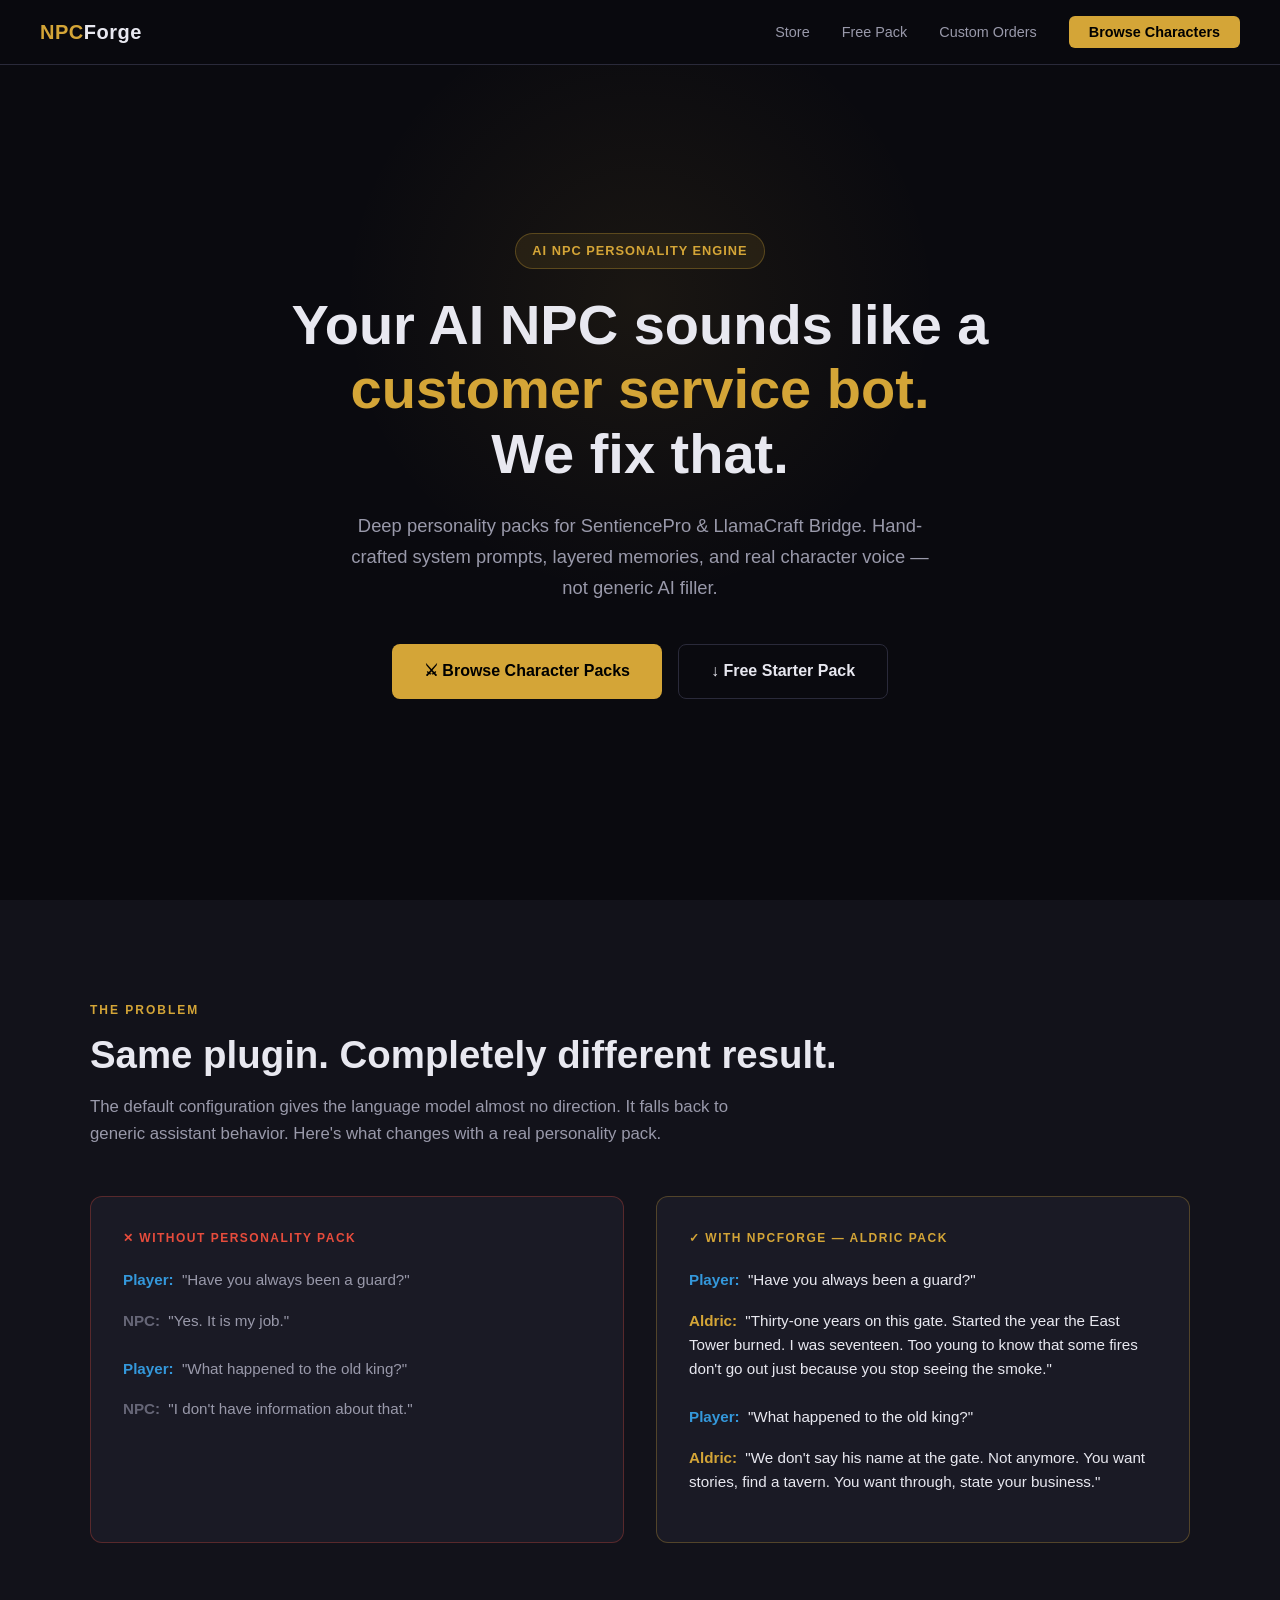
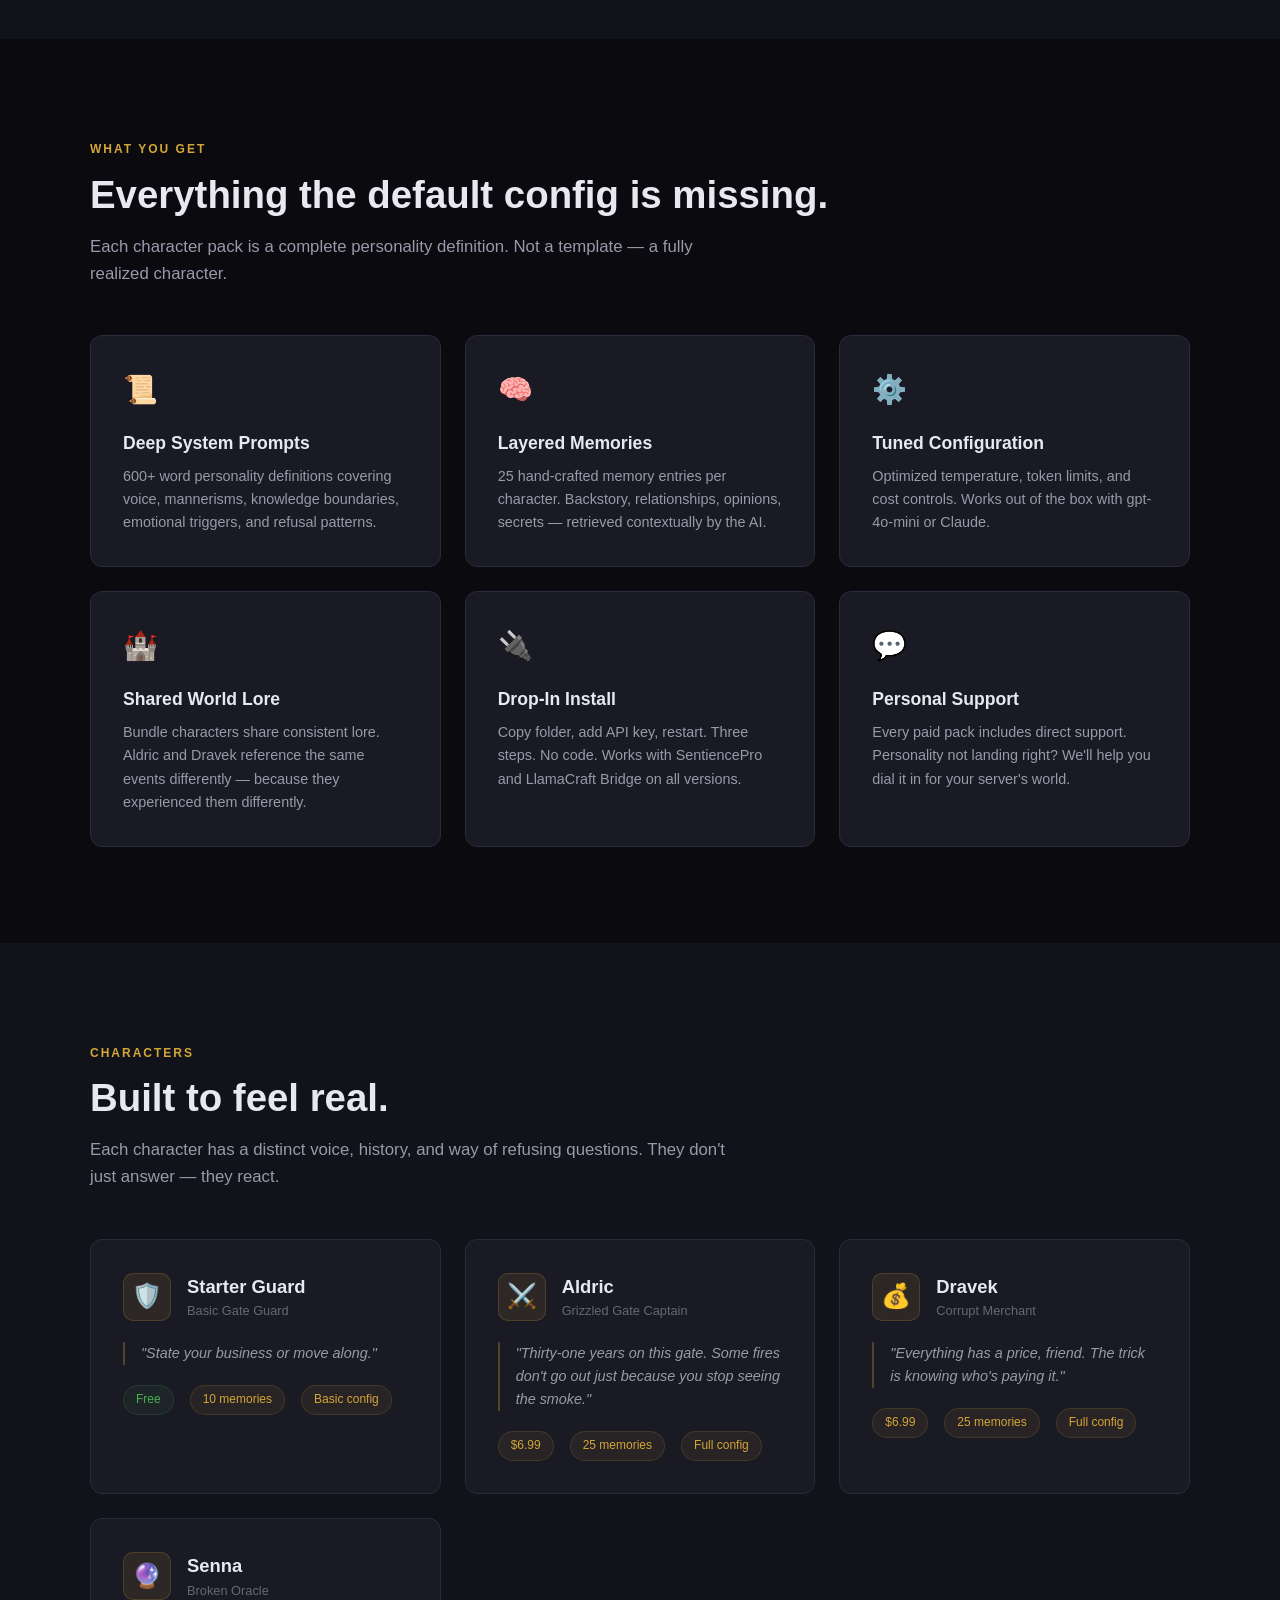
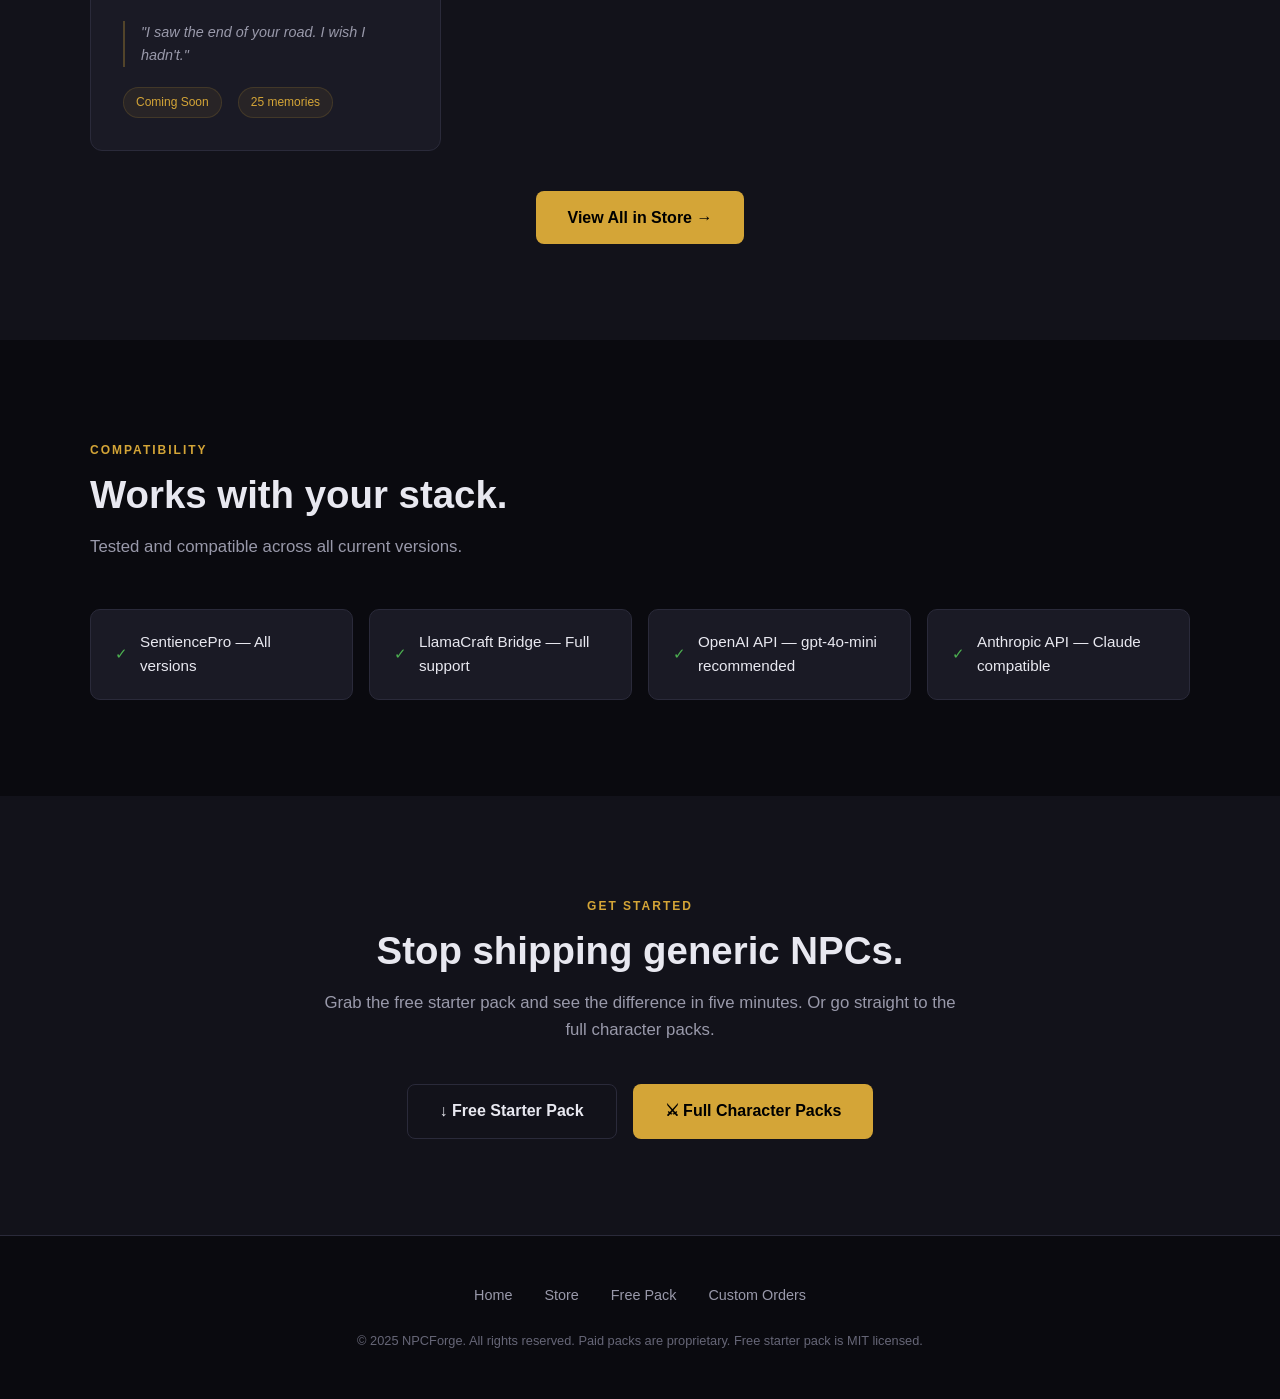
==== commit ec87f7ac: "Update index.html" ====
--- a/index.html
+++ b/index.html
@@ -857,1741 +857,4 @@
 </script>
 
 </body>
-</html>      content="NPCForge — AI NPC Characters 
-               That Actually Feel Human">
-
-<meta property="og:description" 
-      content="Stop your SentiencePro NPC saying 
-               'Hello! How can I assist you today?' 
-               NPCForge personality packs give your 
-               AI NPC a real character, real history, 
-               and real responses. Free starter pack 
-               available. Full packs from $15.">
-
-<meta property="og:image" 
-      content="https://npcforge.github.io/
-               assets/images/social-preview.png">
-
-<!-- Twitter Card -->
-<meta name="twitter:card" 
-      content="summary_large_image">
-
-<meta name="twitter:url" 
-      content="https://npcforge.github.io/">
-
-<meta name="twitter:title" 
-      content="NPCForge — AI NPC Characters 
-               That Actually Feel Human">
-
-<meta name="twitter:description" 
-      content="Stop your SentiencePro NPC saying 
-               'Hello! How can I assist you today?' 
-               Real personalities. Real depth. 
-               From $15.">
-
-<meta name="twitter:image" 
-      content="https://npcforge.github.io/
-               assets/images/social-preview.png">
-
-────────────────────────────────────────────────────
-FOR store.html:
-────────────────────────────────────────────────────
-
-<title>NPCForge Store — SentiencePro Personality 
-       Packs | Aldric, Dravek & More</title>
-
-<meta name="description" 
-      content="Buy SentiencePro and LlamaCraft 
-               Bridge personality packs. Aldric 
-               the Grizzled Guard, Dravek the 
-               Corrupt Merchant, bundle deals, 
-               and custom commissions. Crypto 
-               payments. Instant delivery.">
-
-<meta property="og:title" 
-      content="NPCForge Store — AI NPC 
-               Personality Packs">
-
-<meta property="og:description" 
-      content="Aldric. Dravek. Custom characters. 
-               All built for SentiencePro and 
-               LlamaCraft Bridge. Crypto payments. 
-               Files delivered in under 1 hour.">
-
-────────────────────────────────────────────────────
-FOR free.html:
-────────────────────────────────────────────────────
-
-<title>Free SentiencePro Starter Pack — NPCForge 
-       | No Email Required</title>
-
-<meta name="description" 
-      content="Free SentiencePro personality pack, 
-               broken NPC diagnostic checklist, 
-               and prompt engineering guide. 
-               No email required. Just download 
-               and use. From NPCForge.">
-
-<meta property="og:title" 
-      content="Free SentiencePro Starter Pack 
-               — NPCForge">
-
-<meta property="og:description" 
-      content="Three free resources for 
-               SentiencePro and LlamaCraft Bridge 
-               server owners. Starter personality 
-               pack, diagnostic checklist, and 
-               the 5-line prompt guide. 
-               No email required.">
-   
-<meta name="viewport" content="width=device-width, initial-scale=1.0">
-<title>NPCForge — AI NPC Characters That Actually Feel Human</title>
-<meta name="description" content="Your Minecraft AI NPC sounds like a customer service bot. NPCForge builds the personality layer that makes the difference. Free starter pack. Full characters from $15. SentiencePro and LlamaCraft compatible.">
-<meta property="og:title" content="NPCForge — AI NPC Characters That Actually Feel Human">
-<meta property="og:description" content="Stop your SentiencePro NPC saying Hello How can I assist you today. NPCForge personality packs give your AI NPC a real character real history and real responses. Free starter pack available. Full packs from $15.">
-<meta name="twitter:card" content="summary_large_image">
-<style>
-
-/* ============================================
-   NPCFORGE — COMPLETE STYLESHEET
-   ============================================ */
-
-*, *::before, *::after {
-  margin: 0;
-  padding: 0;
-  box-sizing: border-box;
-}
-
-:root {
-  --black:   #0A0A0F;
-  --navy:    #0F1021;
-  --card:    #141528;
-  --border:  #1E2040;
-  --gold:    #C9A84C;
-  --gold2:   #E8C36A;
-  --white:   #F0F0F0;
-  --grey:    #8A8AA0;
-  --green:   #3DBE6C;
-  --red:     #E04444;
-  --blue:    #4A6CF7;
-}
-
-html { scroll-behavior: smooth; }
-
-body {
-  font-family: 'Segoe UI', system-ui, -apple-system, sans-serif;
-  background: var(--black);
-  color: var(--white);
-  line-height: 1.6;
-  overflow-x: hidden;
-}
-
-/* ---- SCROLLBAR ---- */
-::-webkit-scrollbar { width: 6px; }
-::-webkit-scrollbar-track { background: var(--navy); }
-::-webkit-scrollbar-thumb { background: var(--gold); border-radius: 3px; }
-
-/* ---- NAVIGATION ---- */
-nav {
-  position: sticky;
-  top: 0;
-  z-index: 999;
-  background: rgba(10,10,15,0.95);
-  backdrop-filter: blur(12px);
-  border-bottom: 1px solid var(--border);
-  padding: 0 2rem;
-  height: 64px;
-  display: flex;
-  align-items: center;
-  justify-content: space-between;
-}
-
-.nav-logo {
-  display: flex;
-  align-items: center;
-  gap: 0.75rem;
-  text-decoration: none;
-}
-
-.logo-icon {
-  width: 38px;
-  height: 38px;
-  background: linear-gradient(135deg, var(--gold), #8B6914);
-  border-radius: 8px;
-  display: flex;
-  align-items: center;
-  justify-content: center;
-  font-size: 1.2rem;
-  box-shadow: 0 0 12px rgba(201,168,76,0.3);
-}
-
-.logo-text {
-  font-size: 1.3rem;
-  font-weight: 800;
-  color: var(--gold);
-  letter-spacing: -0.5px;
-}
-
-.nav-links {
-  display: flex;
-  align-items: center;
-  gap: 0.25rem;
-}
-
-.nav-links a {
-  color: var(--grey);
-  text-decoration: none;
-  padding: 0.4rem 0.85rem;
-  border-radius: 6px;
-  font-size: 0.9rem;
-  font-weight: 500;
-  transition: all 0.2s;
-}
-
-.nav-links a:hover, .nav-links a.active {
-  color: var(--white);
-  background: var(--card);
-}
-
-.nav-cta {
-  background: var(--gold) !important;
-  color: var(--black) !important;
-  font-weight: 700 !important;
-  padding: 0.45rem 1.1rem !important;
-}
-
-.nav-cta:hover {
-  background: var(--gold2) !important;
-  transform: translateY(-1px);
-}
-
-/* ---- HERO ---- */
-.hero {
-  min-height: calc(100vh - 64px);
-  display: flex;
-  align-items: center;
-  justify-content: center;
-  padding: 4rem 2rem;
-  position: relative;
-  overflow: hidden;
-}
-
-/* Animated background grid */
-.hero::before {
-  content: '';
-  position: absolute;
-  inset: 0;
-  background-image:
-    linear-gradient(rgba(201,168,76,0.03) 1px, transparent 1px),
-    linear-gradient(90deg, rgba(201,168,76,0.03) 1px, transparent 1px);
-  background-size: 50px 50px;
-  animation: gridMove 20s linear infinite;
-}
-
-@keyframes gridMove {
-  0% { transform: translateY(0); }
-  100% { transform: translateY(50px); }
-}
-
-/* Glow orbs */
-.hero::after {
-  content: '';
-  position: absolute;
-  width: 600px;
-  height: 600px;
-  background: radial-gradient(circle, rgba(201,168,76,0.06) 0%, transparent 70%);
-  top: 50%;
-  left: 50%;
-  transform: translate(-50%, -50%);
-  pointer-events: none;
-}
-
-.hero-inner {
-  position: relative;
-  z-index: 1;
-  text-align: center;
-  max-width: 860px;
-  width: 100%;
-}
-
-.hero-badge {
-  display: inline-flex;
-  align-items: center;
-  gap: 0.5rem;
-  background: rgba(201,168,76,0.1);
-  border: 1px solid rgba(201,168,76,0.3);
-  border-radius: 50px;
-  padding: 0.4rem 1rem;
-  font-size: 0.8rem;
-  color: var(--gold);
-  font-weight: 600;
-  letter-spacing: 0.5px;
-  margin-bottom: 2rem;
-  text-transform: uppercase;
-}
-
-.hero-badge::before {
-  content: '';
-  width: 6px;
-  height: 6px;
-  background: var(--green);
-  border-radius: 50%;
-  animation: pulse 2s ease-in-out infinite;
-}
-
-@keyframes pulse {
-  0%, 100% { opacity: 1; transform: scale(1); }
-  50% { opacity: 0.5; transform: scale(0.8); }
-}
-
-.hero h1 {
-  font-size: clamp(2.2rem, 5vw, 3.8rem);
-  font-weight: 900;
-  line-height: 1.15;
-  margin-bottom: 1.5rem;
-  letter-spacing: -1px;
-}
-
-.hero h1 .highlight {
-  color: var(--gold);
-  position: relative;
-}
-
-.hero h1 .highlight::after {
-  content: '';
-  position: absolute;
-  bottom: -4px;
-  left: 0;
-  right: 0;
-  height: 3px;
-  background: linear-gradient(90deg, var(--gold), transparent);
-  border-radius: 2px;
-}
-
-.hero-sub {
-  font-size: 1.15rem;
-  color: var(--grey);
-  max-width: 580px;
-  margin: 0 auto 3rem;
-  line-height: 1.8;
-}
-
-/* ---- BEFORE / AFTER VISUAL ---- */
-.ba-container {
-  display: flex;
-  align-items: stretch;
-  justify-content: center;
-  gap: 0;
-  margin: 0 auto 3rem;
-  max-width: 700px;
-  border-radius: 16px;
-  overflow: hidden;
-  border: 1px solid var(--border);
-  box-shadow: 0 20px 60px rgba(0,0,0,0.5);
-}
-
-.ba-side {
-  flex: 1;
-  padding: 2rem;
-  display: flex;
-  flex-direction: column;
-  gap: 1rem;
-}
-
-.ba-before {
-  background: linear-gradient(135deg, #1A0F0F, #120808);
-  border-right: 1px solid var(--border);
-}
-
-.ba-after {
-  background: linear-gradient(135deg, #0F1A12, #081208);
-}
-
-.ba-label {
-  font-size: 0.7rem;
-  font-weight: 800;
-  letter-spacing: 3px;
-  text-transform: uppercase;
-}
-
-.ba-label.red { color: var(--red); }
-.ba-label.green { color: var(--green); }
-
-.ba-npc-visual {
-  display: flex;
-  align-items: center;
-  gap: 0.75rem;
-}
-
-.npc-avatar {
-  width: 48px;
-  height: 48px;
-  border-radius: 8px;
-  flex-shrink: 0;
-  display: flex;
-  align-items: center;
-  justify-content: center;
-  font-size: 1.5rem;
-}
-
-.npc-avatar.generic {
-  background: linear-gradient(135deg, #3A3A3A, #1A1A1A);
-  border: 1px solid #444;
-}
-
-.npc-avatar.character {
-  background: linear-gradient(135deg, #2A1F0A, #1A1200);
-  border: 1px solid var(--gold);
-  box-shadow: 0 0 12px rgba(201,168,76,0.2);
-}
-
-.npc-name {
-  font-size: 0.75rem;
-  color: var(--grey);
-  font-weight: 600;
-}
-
-.npc-name.char-name {
-  color: var(--gold);
-}
-
-.ba-bubble {
-  padding: 1rem 1.25rem;
-  border-radius: 12px;
-  font-size: 0.9rem;
-  line-height: 1.6;
-  font-style: italic;
-  position: relative;
-}
-
-.ba-bubble.bad {
-  background: rgba(224,68,68,0.08);
-  border: 1px solid rgba(224,68,68,0.2);
-  color: #CCA0A0;
-}
-
-.ba-bubble.good {
-  background: rgba(61,190,108,0.08);
-  border: 1px solid rgba(61,190,108,0.2);
-  color: #A0CCA8;
-}
-
-.ba-verdict {
-  font-size: 0.8rem;
-  font-weight: 700;
-  padding: 0.35rem 0.75rem;
-  border-radius: 50px;
-  display: inline-block;
-  width: fit-content;
-}
-
-.ba-verdict.bad {
-  background: rgba(224,68,68,0.1);
-  color: var(--red);
-  border: 1px solid rgba(224,68,68,0.2);
-}
-
-.ba-verdict.good {
-  background: rgba(61,190,108,0.1);
-  color: var(--green);
-  border: 1px solid rgba(61,190,108,0.2);
-}
-
-/* ---- BUTTONS ---- */
-.btn-group {
-  display: flex;
-  gap: 1rem;
-  justify-content: center;
-  flex-wrap: wrap;
-}
-
-.btn-gold {
-  display: inline-flex;
-  align-items: center;
-  gap: 0.5rem;
-  background: var(--gold);
-  color: var(--black);
-  padding: 0.85rem 2rem;
-  border-radius: 10px;
-  text-decoration: none;
-  font-weight: 800;
-  font-size: 1rem;
-  transition: all 0.2s;
-  border: none;
-  cursor: pointer;
-}
-
-.btn-gold:hover {
-  background: var(--gold2);
-  transform: translateY(-2px);
-  box-shadow: 0 8px 24px rgba(201,168,76,0.3);
-}
-
-.btn-outline {
-  display: inline-flex;
-  align-items: center;
-  gap: 0.5rem;
-  background: transparent;
-  color: var(--gold);
-  padding: 0.85rem 2rem;
-  border-radius: 10px;
-  text-decoration: none;
-  font-weight: 700;
-  font-size: 1rem;
-  border: 2px solid var(--gold);
-  transition: all 0.2s;
-}
-
-.btn-outline:hover {
-  background: rgba(201,168,76,0.08);
-  transform: translateY(-2px);
-}
-
-.btn-green {
-  display: inline-flex;
-  align-items: center;
-  gap: 0.5rem;
-  background: var(--green);
-  color: var(--black);
-  padding: 0.85rem 2rem;
-  border-radius: 10px;
-  text-decoration: none;
-  font-weight: 800;
-  font-size: 1rem;
-  transition: all 0.2s;
-  border: none;
-  cursor: pointer;
-}
-
-.btn-green:hover {
-  background: #55D882;
-  transform: translateY(-2px);
-  box-shadow: 0 8px 24px rgba(61,190,108,0.3);
-}
-
-/* ---- SECTION STYLES ---- */
-.section {
-  padding: 5rem 2rem;
-}
-
-.section-dark { background: var(--black); }
-.section-navy { background: var(--navy); }
-
-.section-header {
-  text-align: center;
-  margin-bottom: 3.5rem;
-}
-
-.section-tag {
-  display: inline-block;
-  font-size: 0.75rem;
-  font-weight: 700;
-  letter-spacing: 2px;
-  text-transform: uppercase;
-  color: var(--gold);
-  margin-bottom: 0.75rem;
-}
-
-.section-header h2 {
-  font-size: clamp(1.8rem, 3.5vw, 2.8rem);
-  font-weight: 800;
-  letter-spacing: -0.5px;
-  margin-bottom: 1rem;
-}
-
-.section-header p {
-  color: var(--grey);
-  max-width: 560px;
-  margin: 0 auto;
-  font-size: 1.05rem;
-  line-height: 1.7;
-}
-
-.container {
-  max-width: 1100px;
-  margin: 0 auto;
-}
-
-/* ---- PROBLEM CARDS ---- */
-.problem-grid {
-  display: grid;
-  grid-template-columns: repeat(auto-fit, minmax(230px, 1fr));
-  gap: 1.25rem;
-}
-
-.problem-card {
-  background: var(--card);
-  border: 1px solid var(--border);
-  border-radius: 14px;
-  padding: 1.75rem;
-  transition: all 0.3s;
-  position: relative;
-  overflow: hidden;
-}
-
-.problem-card::before {
-  content: '';
-  position: absolute;
-  top: 0;
-  left: 0;
-  right: 0;
-  height: 2px;
-  background: linear-gradient(90deg, var(--red), transparent);
-  opacity: 0;
-  transition: opacity 0.3s;
-}
-
-.problem-card:hover::before { opacity: 1; }
-.problem-card:hover {
-  border-color: rgba(224,68,68,0.3);
-  transform: translateY(-4px);
-}
-
-.problem-icon {
-  width: 50px;
-  height: 50px;
-  background: rgba(224,68,68,0.1);
-  border: 1px solid rgba(224,68,68,0.2);
-  border-radius: 12px;
-  display: flex;
-  align-items: center;
-  justify-content: center;
-  font-size: 1.4rem;
-  margin-bottom: 1rem;
-}
-
-.problem-card h3 {
-  font-size: 1rem;
-  font-weight: 700;
-  margin-bottom: 0.5rem;
-  color: var(--white);
-}
-
-.problem-card p {
-  font-size: 0.88rem;
-  color: var(--grey);
-  line-height: 1.6;
-}
-
-/* ---- CHARACTER CARDS ---- */
-.character-grid {
-  display: grid;
-  grid-template-columns: repeat(auto-fit, minmax(300px, 1fr));
-  gap: 1.5rem;
-}
-
-.char-card {
-  background: var(--card);
-  border: 1px solid var(--border);
-  border-radius: 16px;
-  overflow: hidden;
-  transition: all 0.3s;
-  position: relative;
-}
-
-.char-card:hover {
-  transform: translateY(-6px);
-  border-color: rgba(201,168,76,0.4);
-  box-shadow: 0 20px 50px rgba(0,0,0,0.4);
-}
-
-.char-card.featured {
-  border-color: var(--gold);
-  box-shadow: 0 0 30px rgba(201,168,76,0.15);
-}
-
-.char-card-visual {
-  height: 200px;
-  position: relative;
-  overflow: hidden;
-  display: flex;
-  align-items: center;
-  justify-content: center;
-}
-
-/* Aldric visual */
-.visual-aldric {
-  background: linear-gradient(160deg, #0A0F1A 0%, #1A2A0A 50%, #0A0A0A 100%);
-}
-
-/* Castle gate SVG scene for Aldric */
-.scene-aldric {
-  width: 100%;
-  height: 100%;
-  position: relative;
-  display: flex;
-  align-items: flex-end;
-  justify-content: center;
-  padding-bottom: 20px;
-}
-
-.gate-arch {
-  position: absolute;
-  bottom: 0;
-  width: 100%;
-  height: 100%;
-}
-
-/* Dravek visual */
-.visual-dravek {
-  background: linear-gradient(160deg, #0F0A00 0%, #1A1000 50%, #0A0A00 100%);
-}
-
-/* Bundle visual */
-.visual-bundle {
-  background: linear-gradient(160deg, #0A0A1A 0%, #1A0A1A 100%);
-}
-
-.char-scene {
-  width: 100%;
-  height: 100%;
-  display: flex;
-  align-items: center;
-  justify-content: center;
-  position: relative;
-}
-
-/* Aldric figure */
-.figure-aldric {
-  position: relative;
-  display: flex;
-  flex-direction: column;
-  align-items: center;
-  filter: drop-shadow(0 0 20px rgba(100,150,255,0.3));
-}
-
-.aldric-helm {
-  width: 40px;
-  height: 36px;
-  background: linear-gradient(180deg, #888, #555);
-  border-radius: 50% 50% 30% 30%;
-  position: relative;
-  border: 1px solid #AAA;
-}
-
-.aldric-helm::before {
-  content: '';
-  position: absolute;
-  top: 50%;
-  left: 50%;
-  transform: translate(-50%, -50%);
-  width: 18px;
-  height: 10px;
-  background: rgba(0,0,0,0.6);
-  border-radius: 30%;
-}
-
-.aldric-body {
-  width: 52px;
-  height: 60px;
-  background: linear-gradient(180deg, #777, #444);
-  border-radius: 4px;
-  margin-top: 2px;
-  position: relative;
-  border: 1px solid #999;
-}
-
-.aldric-body::after {
-  content: '';
-  position: absolute;
-  top: 10px;
-  left: 50%;
-  transform: translateX(-50%);
-  width: 24px;
-  height: 30px;
-  background: linear-gradient(180deg, #555, #333);
-  border-radius: 2px;
-  border: 1px solid #666;
-}
-
-.aldric-legs {
-  display: flex;
-  gap: 4px;
-  margin-top: 2px;
-}
-
-.aldric-leg {
-  width: 22px;
-  height: 30px;
-  background: linear-gradient(180deg, #555, #333);
-  border-radius: 2px 2px 4px 4px;
-  border: 1px solid #666;
-}
-
-.aldric-spear {
-  position: absolute;
-  right: -30px;
-  top: -20px;
-  width: 4px;
-  height: 120px;
-  background: linear-gradient(180deg, #C9A84C, #8B6914, #4A3A1A);
-  border-radius: 2px;
-}
-
-.aldric-spear::before {
-  content: '';
-  position: absolute;
-  top: -12px;
-  left: -4px;
-  width: 12px;
-  height: 16px;
-  background: linear-gradient(180deg, #E8C36A, #AAA);
-  clip-path: polygon(50% 0%, 0% 100%, 100% 100%);
-}
-
-/* Castle backdrop */
-.castle-bg {
-  position: absolute;
-  bottom: 0;
-  left: 0;
-  right: 0;
-  height: 80px;
-  display: flex;
-  align-items: flex-end;
-  justify-content: space-between;
-  padding: 0 10px;
-  opacity: 0.4;
-}
-
-.battlement {
-  display: flex;
-  gap: 3px;
-  align-items: flex-end;
-}
-
-.merlon {
-  width: 8px;
-  height: 20px;
-  background: #444;
-  border-radius: 1px;
-}
-
-.merlon.tall { height: 28px; }
-
-/* Gate */
-.gate-stones {
-  position: absolute;
-  bottom: 0;
-  left: 0;
-  right: 0;
-  height: 60px;
-  background: repeating-linear-gradient(
-    180deg,
-    #2A2A2A 0px,
-    #2A2A2A 12px,
-    #1A1A1A 12px,
-    #1A1A1A 14px
-  );
-  opacity: 0.5;
-  border-radius: 60% 60% 0 0;
-  width: 70px;
-  left: 50%;
-  transform: translateX(-50%);
-}
-
-/* Dusk glow */
-.dusk-glow {
-  position: absolute;
-  bottom: 0;
-  left: 0;
-  right: 0;
-  height: 60px;
-  background: linear-gradient(0deg, rgba(201,100,20,0.3), transparent);
-  pointer-events: none;
-}
-
-/* Dravek figure */
-.figure-dravek {
-  display: flex;
-  flex-direction: column;
-  align-items: center;
-  filter: drop-shadow(0 0 15px rgba(201,168,76,0.4));
-}
-
-.dravek-head {
-  width: 34px;
-  height: 34px;
-  background: linear-gradient(180deg, #D4A574, #A0724A);
-  border-radius: 50%;
-  border: 1px solid #C89060;
-  position: relative;
-}
-
-.dravek-head::after {
-  content: '';
-  position: absolute;
-  top: 8px;
-  left: 50%;
-  transform: translateX(-50%);
-  width: 18px;
-  height: 8px;
-  background: rgba(0,0,0,0.2);
-  border-radius: 30%;
-}
-
-.dravek-coat {
-  width: 54px;
-  height: 65px;
-  background: linear-gradient(180deg, #2A1F0A, #1A1200);
-  border-radius: 4px 4px 6px 6px;
-  margin-top: 2px;
-  border: 1px solid #3A2F1A;
-  position: relative;
-}
-
-.dravek-coat::before {
-  content: '';
-  position: absolute;
-  top: 0;
-  left: 0;
-  right: 0;
-  height: 20px;
-  background: linear-gradient(180deg, #3A2A10, #2A1F0A);
-  border-radius: 4px 4px 0 0;
-  border-bottom: 1px solid #4A3A1A;
-}
-
-/* Rings on Dravek */
-.dravek-rings {
-  position: absolute;
-  right: -8px;
-  top: 25px;
-  display: flex;
-  flex-direction: column;
-  gap: 3px;
-}
-
-.ring {
-  width: 8px;
-  height: 8px;
-  border-radius: 50%;
-  border: 2px solid;
-}
-
-.ring.gold { border-color: var(--gold); }
-.ring.silver { border-color: #AAA; }
-
-/* Stall */
-.stall {
-  position: absolute;
-  bottom: 0;
-  left: 0;
-  right: 0;
-  height: 80px;
-  display: flex;
-  align-items: flex-end;
-}
-
-.stall-top {
-  position: absolute;
-  top: 0;
-  left: 0;
-  right: 0;
-  height: 20px;
-  background: linear-gradient(180deg, #8B6914, #5A4210);
-  border-radius: 2px;
-}
-
-.stall-surface {
-  width: 100%;
-  height: 16px;
-  background: linear-gradient(180deg, #A07820, #6A5010);
-  border-radius: 2px;
-  position: absolute;
-  bottom: 30px;
-}
-
-.candle-glow {
-  position: absolute;
-  bottom: 30px;
-  left: 50%;
-  transform: translateX(-50%);
-  width: 60px;
-  height: 60px;
-  background: radial-gradient(circle, rgba(255,180,50,0.4) 0%, transparent 70%);
-  animation: flicker 2s ease-in-out infinite alternate;
-}
-
-@keyframes flicker {
-  0% { opacity: 0.8; transform: translateX(-50%) scale(1); }
-  100% { opacity: 1; transform: translateX(-50%) scale(1.1); }
-}
-
-/* Bundle visual */
-.figure-bundle {
-  display: flex;
-  gap: 2rem;
-  align-items: flex-end;
-}
-
-.bundle-divider {
-  width: 1px;
-  height: 80px;
-  background: linear-gradient(180deg, transparent, var(--gold), transparent);
-  align-self: center;
-}
-
-/* Stars */
-.stars-bg {
-  position: absolute;
-  top: 0;
-  left: 0;
-  right: 0;
-  bottom: 0;
-  overflow: hidden;
-}
-
-.star {
-  position: absolute;
-  width: 2px;
-  height: 2px;
-  background: white;
-  border-radius: 50%;
-  animation: twinkle 3s ease-in-out infinite;
-}
-
-@keyframes twinkle {
-  0%, 100% { opacity: 0.3; }
-  50% { opacity: 1; }
-}
-
-/* ---- FEATURED BADGE ---- */
-.featured-banner {
-  position: absolute;
-  top: 16px;
-  right: -24px;
-  background: var(--gold);
-  color: var(--black);
-  font-size: 0.7rem;
-  font-weight: 800;
-  padding: 0.3rem 2rem;
-  transform: rotate(35deg);
-  letter-spacing: 1px;
-  z-index: 2;
-}
-
-/* ---- CHAR CARD BODY ---- */
-.char-body {
-  padding: 1.5rem;
-}
-
-.char-type {
-  font-size: 0.75rem;
-  font-weight: 700;
-  color: var(--gold);
-  letter-spacing: 1.5px;
-  text-transform: uppercase;
-  margin-bottom: 0.4rem;
-}
-
-.char-body h3 {
-  font-size: 1.4rem;
-  font-weight: 800;
-  margin-bottom: 0.5rem;
-}
-
-.char-quote {
-  font-style: italic;
-  color: var(--grey);
-  font-size: 0.88rem;
-  margin-bottom: 1.25rem;
-  padding-left: 0.75rem;
-  border-left: 2px solid var(--gold);
-  line-height: 1.5;
-}
-
-.char-includes {
-  display: flex;
-  flex-direction: column;
-  gap: 0.35rem;
-  margin-bottom: 1.5rem;
-}
-
-.include-item {
-  display: flex;
-  align-items: center;
-  gap: 0.5rem;
-  font-size: 0.85rem;
-  color: var(--grey);
-}
-
-.include-item::before {
-  content: '✓';
-  color: var(--green);
-  font-weight: 700;
-  flex-shrink: 0;
-}
-
-.char-price-row {
-  display: flex;
-  align-items: center;
-  justify-content: space-between;
-  padding-top: 1.25rem;
-  border-top: 1px solid var(--border);
-}
-
-.char-price {
-  font-size: 1.8rem;
-  font-weight: 900;
-  color: var(--gold);
-}
-
-.price-old {
-  font-size: 0.9rem;
-  color: var(--grey);
-  text-decoration: line-through;
-  margin-bottom: 0.1rem;
-}
-
-/* ---- STATS ROW ---- */
-.stats-row {
-  display: flex;
-  justify-content: center;
-  gap: 0;
-  flex-wrap: wrap;
-  border: 1px solid var(--border);
-  border-radius: 16px;
-  overflow: hidden;
-  max-width: 800px;
-  margin: 0 auto;
-}
-
-.stat-item {
-  flex: 1;
-  min-width: 150px;
-  padding: 2rem 1.5rem;
-  text-align: center;
-  border-right: 1px solid var(--border);
-  background: var(--card);
-}
-
-.stat-item:last-child { border-right: none; }
-
-.stat-number {
-  font-size: 2.2rem;
-  font-weight: 900;
-  color: var(--gold);
-  display: block;
-  margin-bottom: 0.3rem;
-}
-
-.stat-label {
-  font-size: 0.8rem;
-  color: var(--grey);
-  text-transform: uppercase;
-  letter-spacing: 1px;
-}
-
-/* ---- COMPAT GRID ---- */
-.compat-wrap {
-  display: flex;
-  flex-wrap: wrap;
-  gap: 0.75rem;
-  justify-content: center;
-  max-width: 700px;
-  margin: 0 auto;
-}
-
-.compat-pill {
-  display: inline-flex;
-  align-items: center;
-  gap: 0.4rem;
-  background: var(--card);
-  border: 1px solid var(--border);
-  border-radius: 50px;
-  padding: 0.5rem 1.1rem;
-  font-size: 0.85rem;
-  color: var(--white);
-  font-weight: 500;
-}
-
-.compat-pill::before {
-  content: '✅';
-  font-size: 0.9rem;
-}
-
-/* ---- GUARANTEE BOX ---- */
-.guarantee-box {
-  max-width: 680px;
-  margin: 0 auto;
-  background: var(--card);
-  border: 2px solid var(--gold);
-  border-radius: 20px;
-  padding: 3rem;
-  text-align: center;
-  position: relative;
-  overflow: hidden;
-}
-
-.guarantee-box::before {
-  content: '';
-  position: absolute;
-  top: 0;
-  left: 0;
-  right: 0;
-  height: 3px;
-  background: linear-gradient(90deg, transparent, var(--gold), transparent);
-}
-
-.guarantee-icon {
-  font-size: 3rem;
-  margin-bottom: 1rem;
-  display: block;
-}
-
-.guarantee-box h2 {
-  font-size: 1.8rem;
-  font-weight: 800;
-  margin-bottom: 1rem;
-}
-
-.guarantee-box p {
-  color: var(--grey);
-  margin-bottom: 0.75rem;
-  line-height: 1.7;
-  font-size: 1rem;
-}
-
-.guarantee-box p strong {
-  color: var(--white);
-}
-
-/* ---- FREE BANNER ---- */
-.free-banner {
-  background: linear-gradient(135deg, #0A1A0F, #041208);
-  border: 1px solid rgba(61,190,108,0.3);
-  border-radius: 20px;
-  padding: 3rem;
-  text-align: center;
-  max-width: 700px;
-  margin: 0 auto;
-  position: relative;
-  overflow: hidden;
-}
-
-.free-banner::before {
-  content: '';
-  position: absolute;
-  top: 0;
-  left: 0;
-  right: 0;
-  height: 2px;
-  background: linear-gradient(90deg, transparent, var(--green), transparent);
-}
-
-.free-tag {
-  display: inline-block;
-  background: var(--green);
-  color: var(--black);
-  font-size: 0.75rem;
-  font-weight: 800;
-  padding: 0.3rem 0.8rem;
-  border-radius: 50px;
-  letter-spacing: 1px;
-  margin-bottom: 1rem;
-  text-transform: uppercase;
-}
-
-.free-banner h2 {
-  font-size: 1.8rem;
-  font-weight: 800;
-  margin-bottom: 0.75rem;
-}
-
-.free-banner p {
-  color: var(--grey);
-  margin-bottom: 1.5rem;
-  line-height: 1.7;
-}
-
-/* ---- FOOTER ---- */
-footer {
-  background: var(--navy);
-  border-top: 1px solid var(--border);
-  padding: 3rem 2rem;
-}
-
-.footer-inner {
-  max-width: 1100px;
-  margin: 0 auto;
-  display: flex;
-  justify-content: space-between;
-  align-items: center;
-  flex-wrap: wrap;
-  gap: 2rem;
-}
-
-.footer-brand p {
-  color: var(--grey);
-  font-size: 0.85rem;
-  margin-top: 0.4rem;
-}
-
-.footer-links-col h4 {
-  color: var(--white);
-  font-size: 0.85rem;
-  font-weight: 700;
-  margin-bottom: 0.75rem;
-  text-transform: uppercase;
-  letter-spacing: 1px;
-}
-
-.footer-links-col a {
-  display: block;
-  color: var(--grey);
-  text-decoration: none;
-  font-size: 0.85rem;
-  margin-bottom: 0.4rem;
-  transition: color 0.2s;
-}
-
-.footer-links-col a:hover { color: var(--gold); }
-
-.footer-bottom {
-  max-width: 1100px;
-  margin: 2rem auto 0;
-  padding-top: 1.5rem;
-  border-top: 1px solid var(--border);
-  display: flex;
-  justify-content: space-between;
-  align-items: center;
-  flex-wrap: wrap;
-  gap: 1rem;
-}
-
-.footer-bottom p {
-  color: var(--grey);
-  font-size: 0.8rem;
-}
-
-.crypto-badges {
-  display: flex;
-  gap: 0.5rem;
-  flex-wrap: wrap;
-}
-
-.crypto-badge {
-  background: var(--card);
-  border: 1px solid var(--border);
-  border-radius: 6px;
-  padding: 0.25rem 0.6rem;
-  font-size: 0.75rem;
-  color: var(--grey);
-  font-weight: 600;
-}
-
-/* ---- RESPONSIVE ---- */
-@media (max-width: 768px) {
-  .nav-links { display: none; }
-  .ba-container { flex-direction: column; }
-  .ba-before { border-right: none; border-bottom: 1px solid var(--border); }
-  .stat-item { border-right: none; border-bottom: 1px solid var(--border); }
-  .footer-inner { flex-direction: column; text-align: center; }
-  .footer-bottom { flex-direction: column; text-align: center; }
-}
-
-</style>
-</head>
-<body>
-
-<!-- NAVIGATION -->
-<nav>
-  <a href="index.html" class="nav-logo">
-    <div class="logo-icon">⚔️</div>
-    <span class="logo-text">NPCForge</span>
-  </a>
-  <div class="nav-links">
-    <a href="index.html" class="active">Home</a>
-    <a href="store.html">Store</a>
-    <a href="free.html">Free Packs</a>
-    <a href="custom.html">Custom Order</a>
-    <a href="store.html" class="nav-cta">Buy Now</a>
-  </div>
-</nav>
-
-<!-- HERO -->
-<section class="hero">
-  <div class="hero-inner">
-
-    <div class="hero-badge">
-      SentiencePro &amp; LlamaCraft Bridge Specialist
-    </div>
-
-    <h1>
-      Your AI NPC Sounds Like<br>
-      A <span class="highlight">Customer Service Bot.</span>
-    </h1>
-
-    <p class="hero-sub">
-      SentiencePro and LlamaCraft Bridge are powerful engines.
-      The default settings give them nothing to work with.
-      NPCForge builds the personality layer that makes the difference.
-    </p>
-
-    <!-- BEFORE / AFTER -->
-    <div class="ba-container">
-
-      <div class="ba-side ba-before">
-        <div class="ba-label red">⬛ Before</div>
-        <div class="ba-npc-visual">
-          <div class="npc-avatar generic">🤖</div>
-          <div>
-            <div class="npc-name">Generic NPC</div>
-            <div style="font-size:0.7rem;color:#555;">Default SentiencePro</div>
-          </div>
-        </div>
-        <div class="ba-bubble bad">
-          "Hello! How can I assist you today? I am happy to help with any questions you might have!"
-        </div>
-        <div class="ba-verdict bad">❌ Immersion Destroyed</div>
-      </div>
-
-      <div class="ba-side ba-after">
-        <div class="ba-label green">⚔️ After</div>
-        <div class="ba-npc-visual">
-          <div class="npc-avatar character">🛡️</div>
-          <div>
-            <div class="npc-name char-name">Aldric</div>
-            <div style="font-size:0.7rem;color:#4A6A4A;">NPCForge Character Pack</div>
-          </div>
-        </div>
-        <div class="ba-bubble good">
-          "State your business. I won't ask again."
-        </div>
-        <div class="ba-verdict good">✅ Players Actually Remember Him</div>
-      </div>
-
-    </div>
-
-    <div class="btn-group">
-      <a href="store.html" class="btn-gold">
-        ⚔️ Browse Characters
-      </a>
-      <a href="free.html" class="btn-outline">
-        ⬇ Free Starter Pack
-      </a>
-    </div>
-
-  </div>
-</section>
-
-<!-- STATS -->
-<section class="section section-navy">
-  <div class="container">
-    <div class="stats-row">
-      <div class="stat-item">
-        <span class="stat-number">600+</span>
-        <span class="stat-label">Word Personality Definitions</span>
-      </div>
-      <div class="stat-item">
-        <span class="stat-number">25</span>
-        <span class="stat-label">Hand-Crafted Memories Per Character</span>
-      </div>
-      <div class="stat-item">
-        <span class="stat-number">7</span>
-        <span class="stat-label">Edge Case Responses Pre-Built</span>
-      </div>
-      <div class="stat-item">
-        <span class="stat-number">24hr</span>
-        <span class="stat-label">Personal Support Guarantee</span>
-      </div>
-    </div>
-  </div>
-</section>
-
-<!-- PROBLEMS -->
-<section class="section section-dark">
-  <div class="container">
-    <div class="section-header">
-      <div class="section-tag">The Problem</div>
-      <h2>Why Your NPC Feels Wrong</h2>
-      <p>These are the four problems every SentiencePro server owner faces within the first week.</p>
-    </div>
-    <div class="problem-grid">
-      <div class="problem-card">
-        <div class="problem-icon">💬</div>
-        <h3>Speaks Gibberish</h3>
-        <p>The model has no direction. It improvises. Improvisation without context produces chaos.</p>
-      </div>
-      <div class="problem-card">
-        <div class="problem-icon">🎭</div>
-        <h3>Breaks Character</h3>
-        <p>One weird question and your medieval guard starts sounding like a tech support agent.</p>
-      </div>
-      <div class="problem-card">
-        <div class="problem-icon">💸</div>
-        <h3>API Costs Too High</h3>
-        <p>Wrong token settings burn through your API credit producing responses that do not even work.</p>
-      </div>
-      <div class="problem-card">
-        <div class="problem-icon">🤖</div>
-        <h3>No Personality</h3>
-        <p>Default prompts give the AI nothing. Generic assistant behavior. Players forget it exists.</p>
-      </div>
-    </div>
-  </div>
-</section>
-
-<!-- CHARACTERS -->
-<section class="section section-navy">
-  <div class="container">
-    <div class="section-header">
-      <div class="section-tag">Characters</div>
-      <h2>Available Now</h2>
-      <p>Every character includes a full personality definition, 25 memories, advanced config, and a setup guide.</p>
-    </div>
-    <div class="character-grid">
-
-      <!-- ALDRIC -->
-      <div class="char-card">
-        <div class="char-card-visual visual-aldric">
-          <div class="castle-bg">
-            <div class="battlement">
-              <div class="merlon"></div><div class="merlon tall"></div>
-              <div class="merlon"></div><div class="merlon tall"></div>
-            </div>
-            <div class="battlement">
-              <div class="merlon tall"></div><div class="merlon"></div>
-              <div class="merlon tall"></div><div class="merlon"></div>
-            </div>
-          </div>
-          <div class="dusk-glow"></div>
-          <div class="char-scene">
-            <div class="figure-aldric">
-              <div class="aldric-helm"></div>
-              <div class="aldric-body"></div>
-              <div class="aldric-legs">
-                <div class="aldric-leg"></div>
-                <div class="aldric-leg"></div>
-              </div>
-              <div class="aldric-spear"></div>
-            </div>
-          </div>
-        </div>
-        <div class="char-body">
-          <div class="char-type">Grizzled Guard</div>
-          <h3>Aldric</h3>
-          <div class="char-quote">
-            "Thirty-one years on this gate. Started the year the East Tower burned. I was seventeen."
-          </div>
-          <div class="char-includes">
-            <div class="include-item">system_prompt.txt — 600-word personality definition</div>
-            <div class="include-item">memories.json — 25 hand-crafted memories</div>
-            <div class="include-item">config.yml — advanced settings + 7 edge cases</div>
-            <div class="include-item">SETUP.pdf — 3-step installation guide</div>
-            <div class="include-item">24hr personal support guarantee</div>
-          </div>
-          <div class="char-price-row">
-            <div class="char-price">$15</div>
-            <a href="pay-aldric.html" class="btn-gold">Buy Now →</a>
-          </div>
-        </div>
-      </div>
-
-      <!-- DRAVEK -->
-      <div class="char-card">
-        <div class="char-card-visual visual-dravek">
-          <div class="stall">
-            <div class="stall-top"></div>
-            <div class="stall-surface"></div>
-          </div>
-          <div class="candle-glow"></div>
-          <div class="char-scene">
-            <div class="figure-dravek">
-              <div class="dravek-head"></div>
-              <div class="dravek-coat">
-                <div class="dravek-rings">
-                  <div class="ring gold"></div>
-                  <div class="ring silver"></div>
-                </div>
-              </div>
-            </div>
-          </div>
-        </div>
-        <div class="char-body">
-          <div class="char-type">Corrupt Merchant</div>
-          <h3>Dravek</h3>
-          <div class="char-quote">
-            "I deal in solutions to problems. What problem are you trying to solve?"
-          </div>
-          <div class="char-includes">
-            <div class="include-item">system_prompt.txt — full personality with ethics code</div>
-            <div class="include-item">memories.json — 25 memories including both cities he fled</div>
-            <div class="include-item">config.yml — merchant-optimized, haggle responses built-in</div>
-            <div class="include-item">SETUP.pdf — 3-step installation guide</div>
-            <div class="include-item">24hr personal support guarantee</div>
-          </div>
-          <div class="char-price-row">
-            <div class="char-price">$15</div>
-            <a href="pay-dravek.html" class="btn-gold">Buy Now →</a>
-          </div>
-        </div>
-      </div>
-
-      <!-- BUNDLE -->
-      <div class="char-card featured">
-        <div class="featured-banner">BEST VALUE</div>
-        <div class="char-card-visual visual-bundle">
-          <div class="stars-bg">
-            <div class="star" style="top:15%;left:20%;animation-delay:0s"></div>
-            <div class="star" style="top:25%;left:70%;animation-delay:0.5s"></div>
-            <div class="star" style="top:60%;left:15%;animation-delay:1s"></div>
-            <div class="star" style="top:40%;left:85%;animation-delay:1.5s"></div>
-            <div class="star" style="top:70%;left:50%;animation-delay:0.8s"></div>
-            <div class="star" style="top:10%;left:50%;animation-delay:0.3s"></div>
-          </div>
-          <div class="char-scene">
-            <div class="figure-bundle">
-              <div class="figure-aldric" style="transform:scale(0.75);">
-                <div class="aldric-helm"></div>
-                <div class="aldric-body"></div>
-                <div class="aldric-legs">
-                  <div class="aldric-leg"></div>
-                  <div class="aldric-leg"></div>
-                </div>
-              </div>
-              <div class="bundle-divider"></div>
-              <div class="figure-dravek" style="transform:scale(0.75);">
-                <div class="dravek-head"></div>
-                <div class="dravek-coat"></div>
-              </div>
-            </div>
-          </div>
-        </div>
-        <div class="char-body">
-          <div class="char-type">Aldric + Dravek — One World</div>
-          <h3>City Bundle</h3>
-          <div class="char-quote">
-            "They have watched each other for eleven years. Neither trusts the other. Neither has acted."
-          </div>
-          <div class="char-includes">
-            <div class="include-item">Complete Aldric pack — all files included</div>
-            <div class="include-item">Complete Dravek pack — all files included</div>
-            <div class="include-item">BONUS: varenhold-lore.pdf — the shared world document</div>
-            <div class="include-item">Cross-reference memories — they know each other</div>
-            <div class="include-item">48hr priority support</div>
-          </div>
-          <div class="char-price-row">
-            <div>
-              <div class="price-old">$30</div>
-              <div class="char-price">$25</div>
-            </div>
-            <a href="pay-bundle.html" class="btn-gold">Buy Bundle →</a>
-          </div>
-        </div>
-      </div>
-
-    </div>
-  </div>
-</section>
-
-<!-- COMPATIBILITY -->
-<section class="section section-dark">
-  <div class="container">
-    <div class="section-header">
-      <div class="section-tag">Compatibility</div>
-      <h2>Works With Your Setup</h2>
-    </div>
-    <div class="compat-wrap">
-      <div class="compat-pill">SentiencePro — All Versions</div>
-      <div class="compat-pill">LlamaCraft Bridge</div>
-      <div class="compat-pill">OpenAI API (gpt-4o-mini)</div>
-      <div class="compat-pill">Anthropic API (Claude)</div>
-      <div class="compat-pill">Paper Servers</div>
-      <div class="compat-pill">Spigot Servers</div>
-      <div class="compat-pill">Fabric Servers</div>
-    </div>
-  </div>
-</section>
-
-<!-- FREE PACK -->
-<section class="section section-navy">
-  <div class="container">
-    <div class="free-banner">
-      <div class="free-tag">100% Free</div>
-      <h2>Not Ready To Buy?</h2>
-      <p>
-        Download the free Starter Guard pack. It works.
-        It will also show you exactly what the difference
-        between free and paid looks like in practice.
-        No email required. No signup.
-      </p>
-      <a href="free.html" class="btn-green">
-        ⬇ Download Free Starter Pack
-      </a>
-    </div>
-  </div>
-</section>
-
-<!-- GUARANTEE -->
-<section class="section section-dark">
-  <div class="container">
-    <div class="guarantee-box">
-      <span class="guarantee-icon">🛡️</span>
-      <h2>The Guarantee</h2>
-      <p>
-        <strong>If any paid pack does not work with your setup,</strong>
-        message me before anything else.
-      </p>
-      <p>
-        I fix it personally within 24 hours.
-        Every purchase. Every time.
-      </p>
-      <p>
-        If I cannot fix it, you receive a full refund in crypto.
-        No questions asked. This has not happened yet.
-        The offer stands regardless.
-      </p>
-      <br>
-      <p style="font-size:0.85rem;">
-        Find me on BuiltByBit: <strong style="color:var(--gold);">NPCForge</strong>
-      </p>
-    </div>
-  </div>
-</section>
-
-<!-- FOOTER -->
-<footer>
-  <div class="footer-inner">
-    <div class="footer-brand">
-      <a href="index.html" class="nav-logo" style="margin-bottom:0.5rem;display:inline-flex;">
-        <div class="logo-icon">⚔️</div>
-        <span class="logo-text">NPCForge</span>
-      </a>
-      <p>AI NPC Character Design</p>
-      <p>SentiencePro &amp; LlamaCraft Bridge Specialist</p>
-    </div>
-    <div class="footer-links-col">
-      <h4>Store</h4>
-      <a href="store.html#aldric">Aldric — $15</a>
-      <a href="store.html#dravek">Dravek — $15</a>
-      <a href="store.html#bundle">Bundle — $25</a>
-      <a href="store.html#dfy">Done-For-You — $35</a>
-    </div>
-    <div class="footer-links-col">
-      <h4>Resources</h4>
-      <a href="free.html">Free Starter Pack</a>
-      <a href="free.html#diagnostic">Diagnostic Checklist</a>
-      <a href="free.html#guide">5-Line Guide</a>
-      <a href="custom.html">Custom Commission</a>
-    </div>
-    <div class="footer-links-col">
-      <h4>Support</h4>
-      <a href="https://builtbybit.com" target="_blank">BuiltByBit: NPCForge</a>
-      <a href="custom.html">Contact</a>
-    </div>
-  </div>
-  <div class="footer-bottom">
-    <p>© 2026 NPCForge. All rights reserved.</p>
-    <div class="crypto-badges">
-      <span class="crypto-badge">BTC</span>
-      <span class="crypto-badge">ETH</span>
-      <span class="crypto-badge">LTC</span>
-      <span class="crypto-badge">DOGE</span>
-      <span class="crypto-badge">USDT</span>
-    </div>
-  </div>
-</footer>
-
-</body>
 </html>
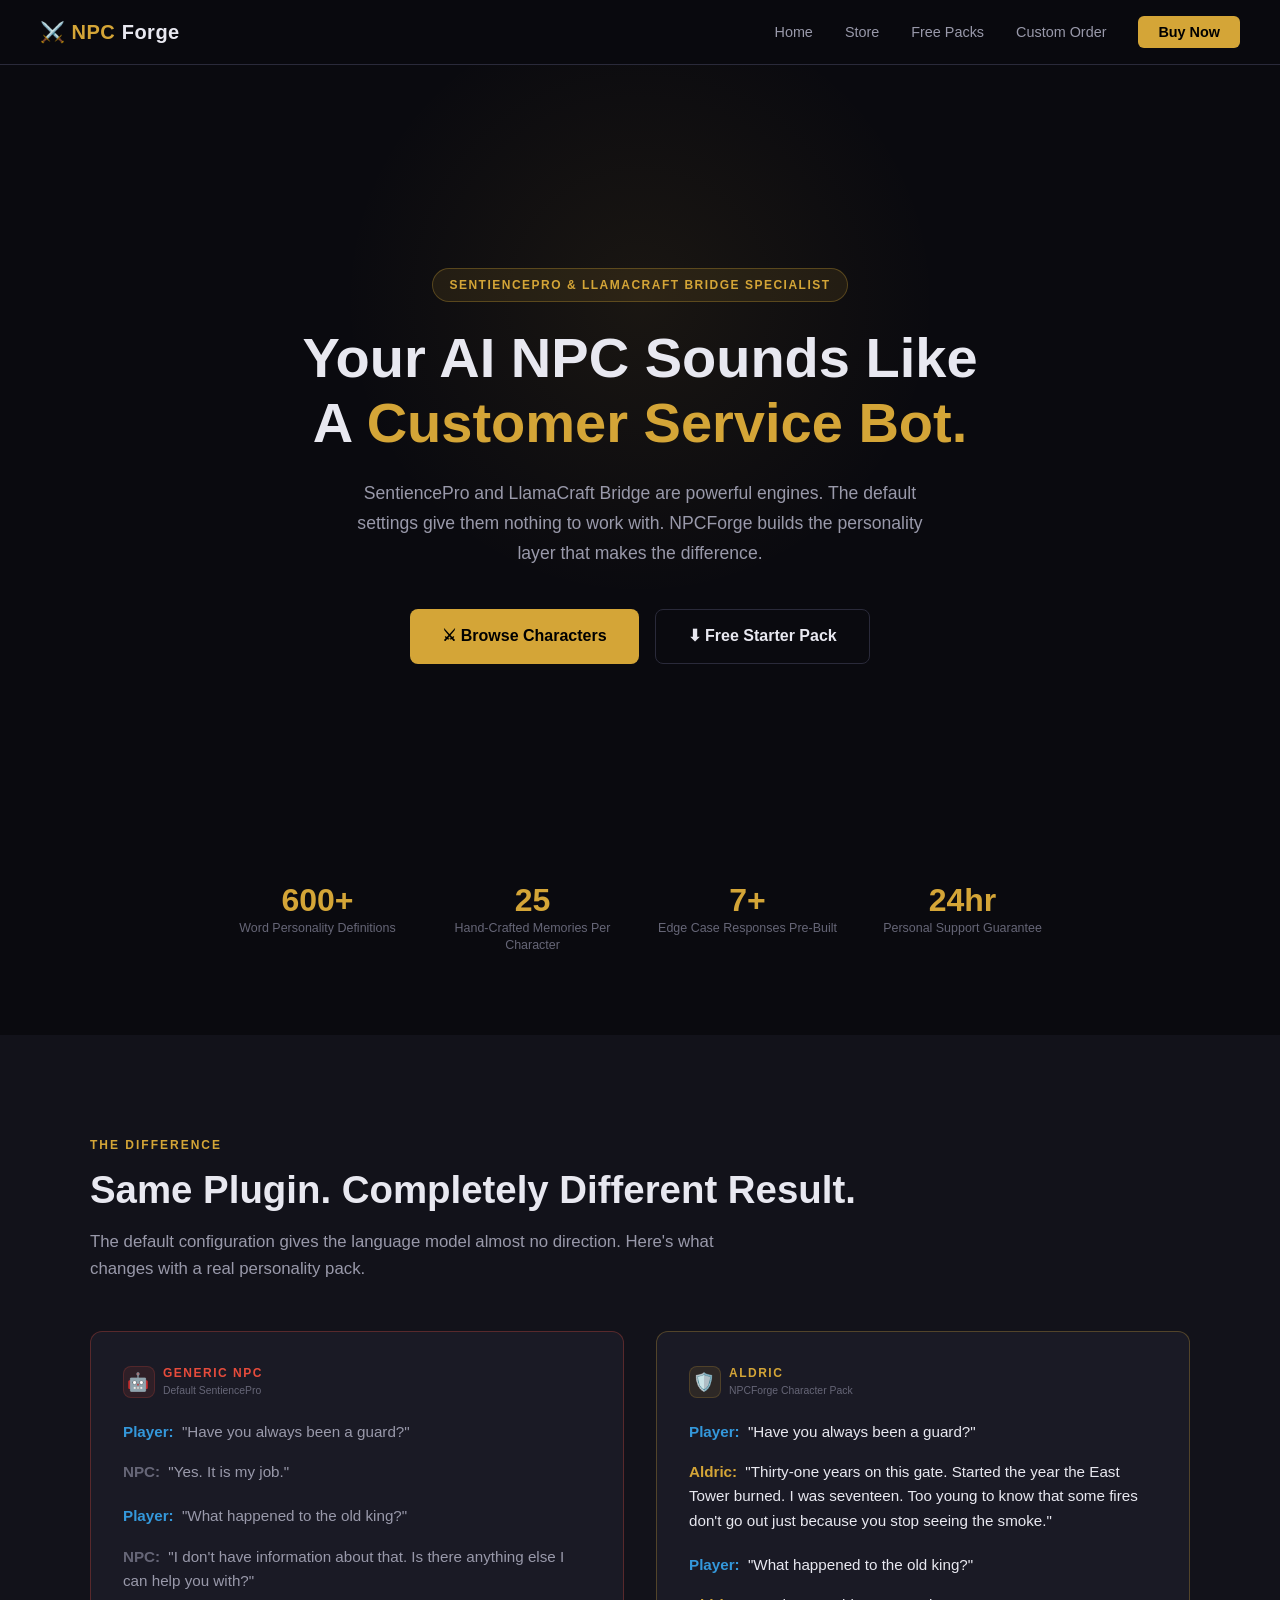
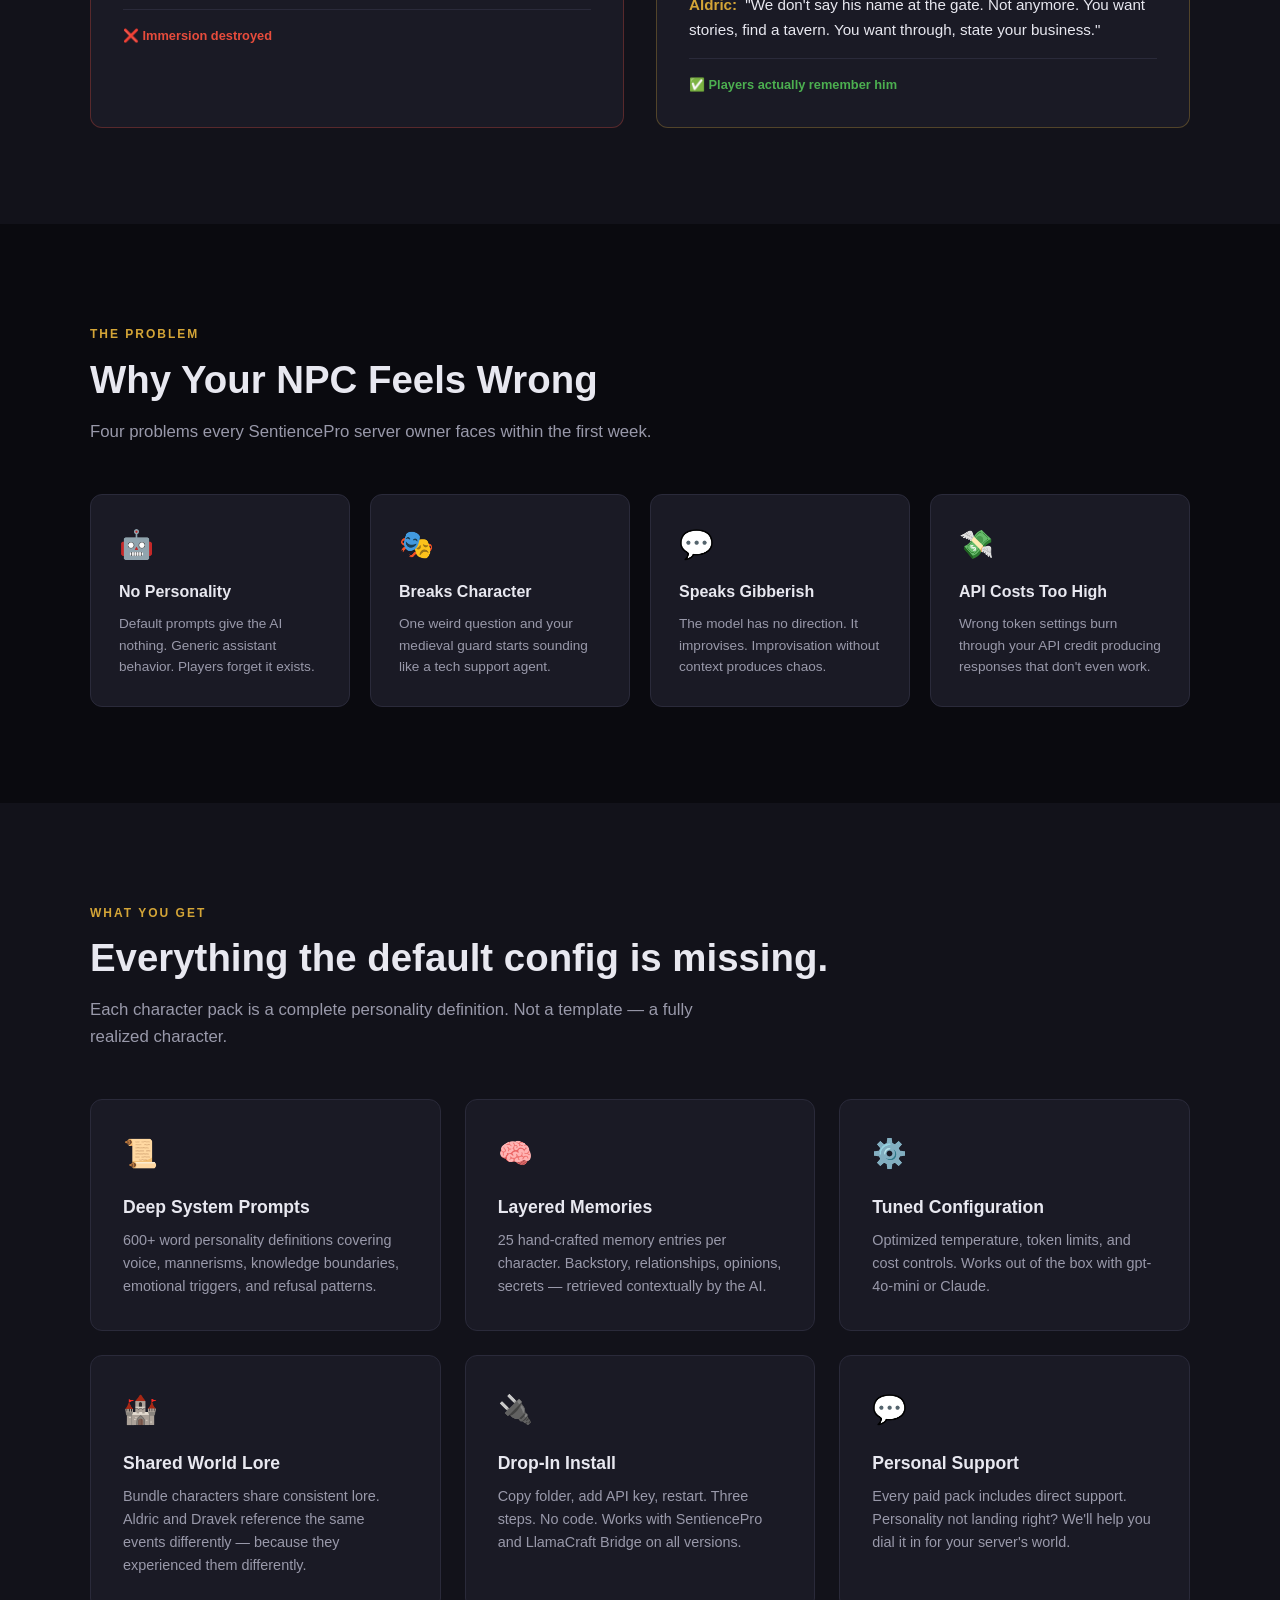
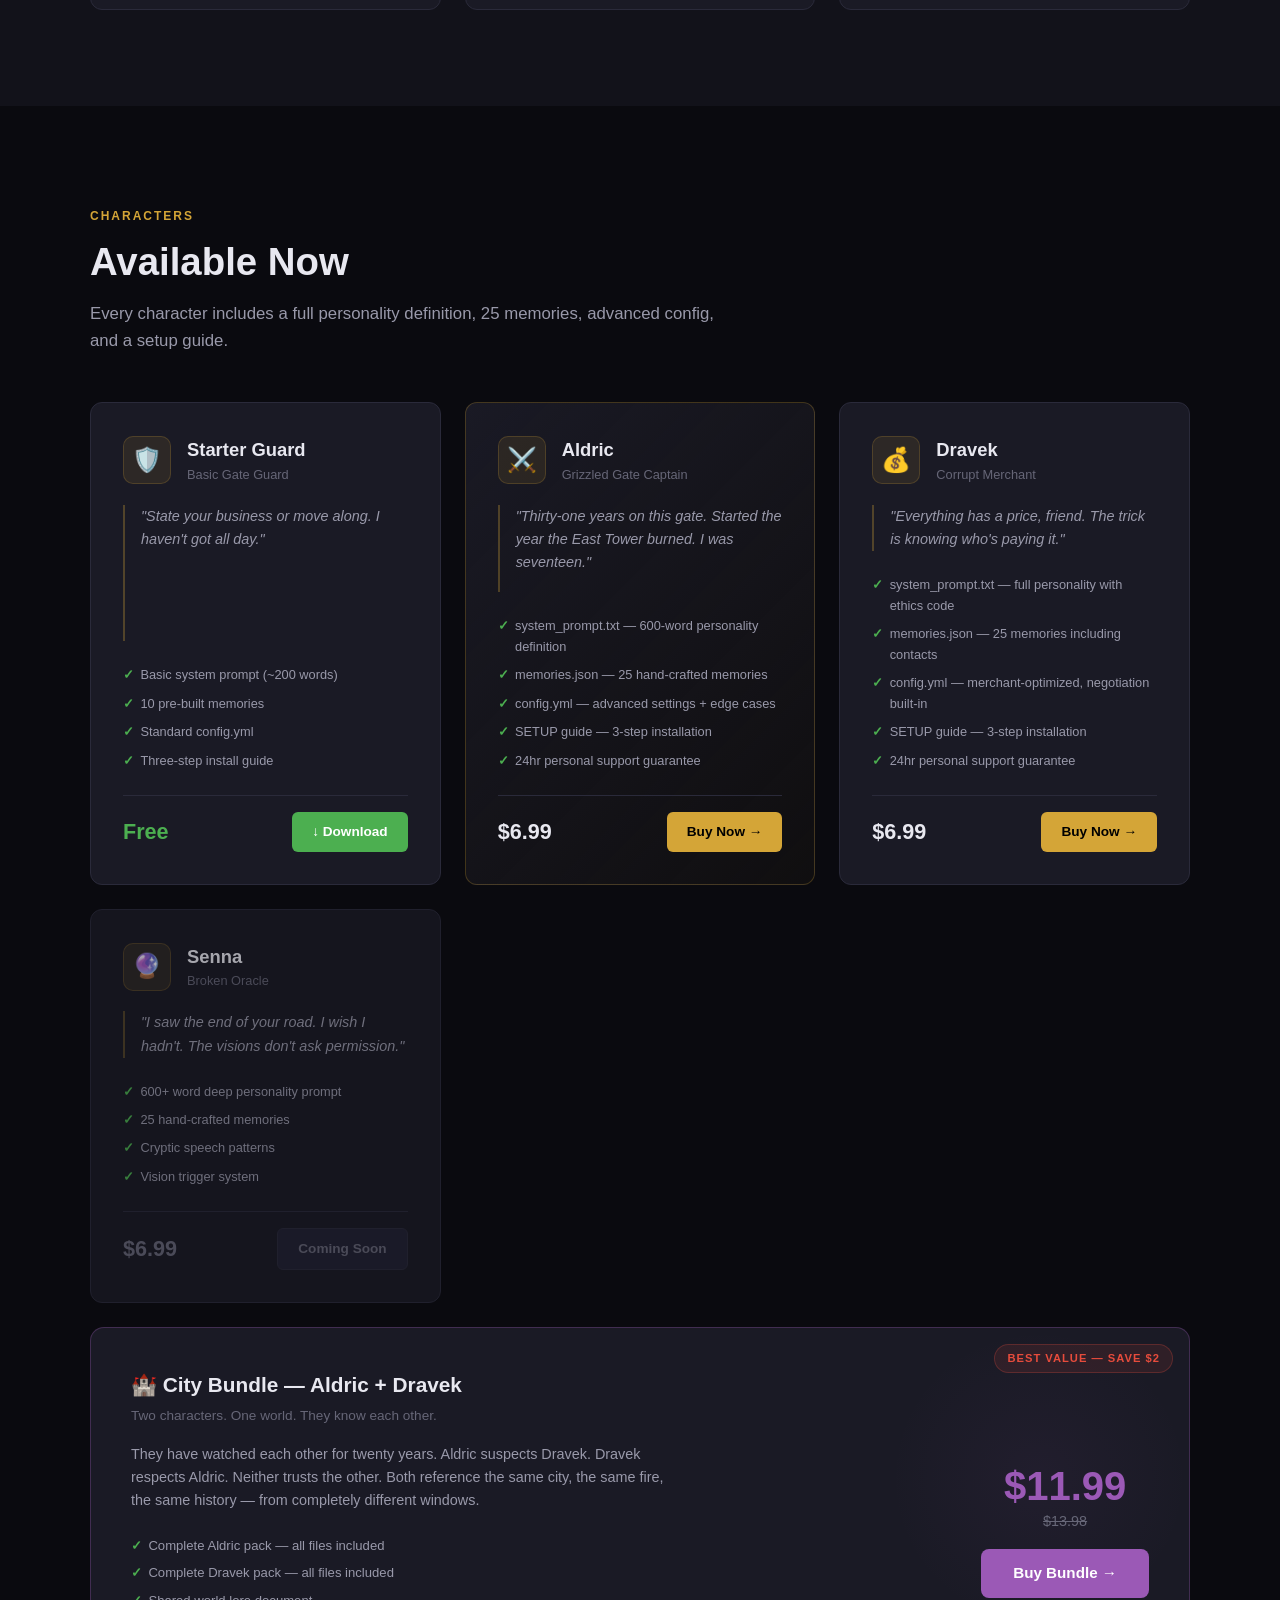
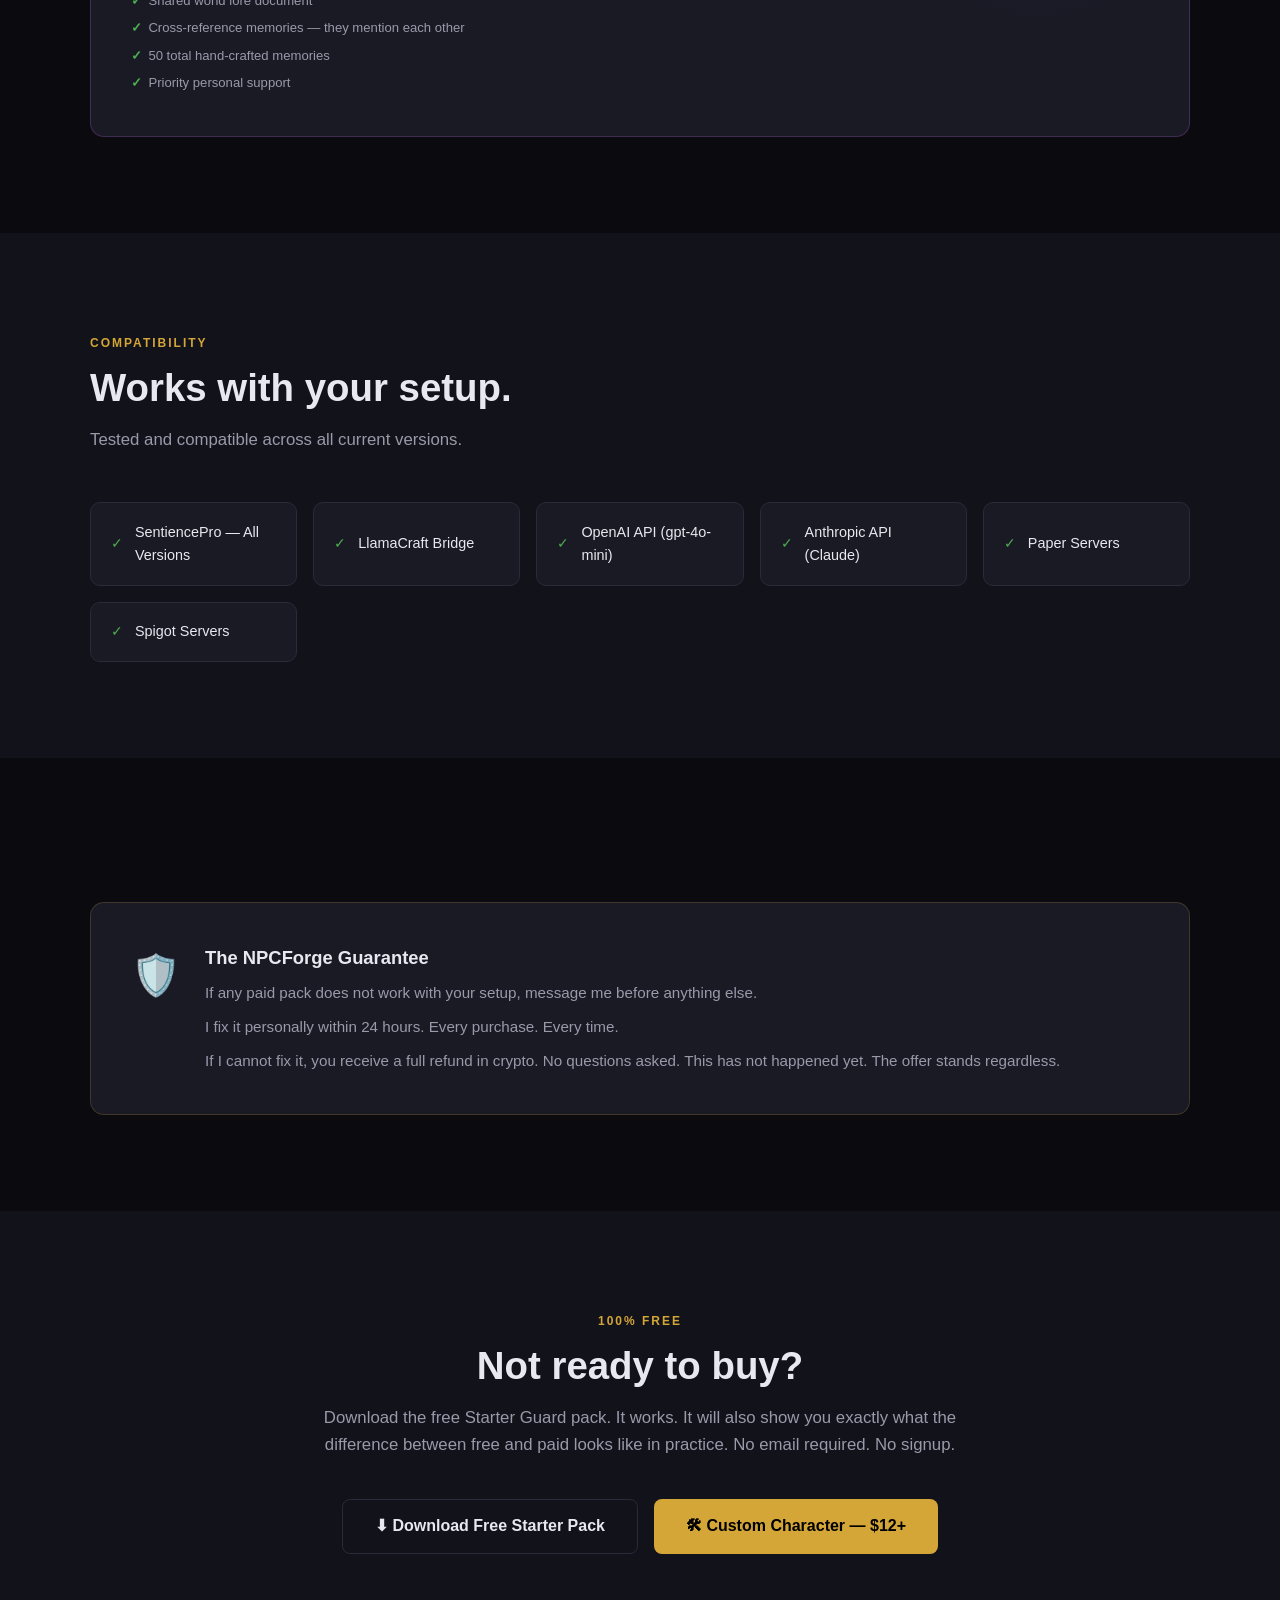
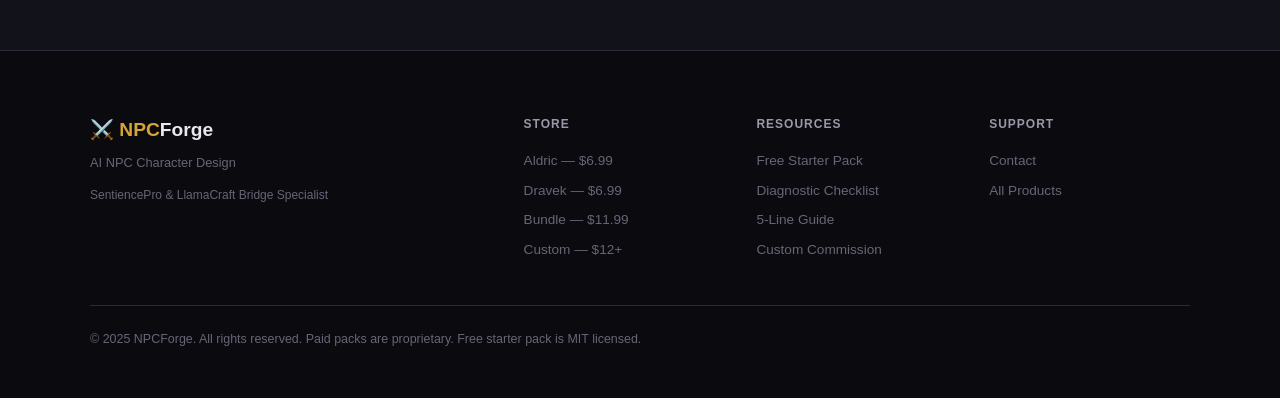
==== commit 63fd4444: "Update index.html" ====
--- a/index.html
+++ b/index.html
@@ -6,7 +6,7 @@
     <title>NPCForge — AI NPC Personality Engine</title>
     <meta name="description" content="Stop your AI NPCs from sounding like customer service bots. Deep personality packs for SentiencePro and LlamaCraft Bridge.">
     <meta name="keywords" content="NPCForge, SentiencePro, LlamaCraft, Minecraft NPC, AI NPC, personality engine">
-    <meta property="og:title" content="NPCForge — AI NPC Personality Engine">
+    <meta property="og:title" content="NPCForge — AI NPC Characters That Actually Feel Human">
     <meta property="og:description" content="Your AI NPC sounds like a customer service bot. We fix that.">
     <meta property="og:type" content="website">
     <meta property="og:url" content="https://npcforge.github.io">
@@ -35,9 +35,7 @@
             box-sizing: border-box;
         }
 
-        html {
-            scroll-behavior: smooth;
-        }
+        html { scroll-behavior: smooth; }
 
         body {
             font-family: 'Segoe UI', -apple-system, BlinkMacSystemFont, sans-serif;
@@ -47,12 +45,12 @@
             overflow-x: hidden;
         }
 
-        /* ── NAV ── */
+        /* ══════════════════════════════════
+           NAV — SINGLE INSTANCE
+        ══════════════════════════════════ */
         nav {
             position: fixed;
-            top: 0;
-            left: 0;
-            right: 0;
+            top: 0; left: 0; right: 0;
             z-index: 1000;
             background: rgba(10, 10, 15, 0.95);
             backdrop-filter: blur(12px);
@@ -75,11 +73,12 @@
             color: var(--gold);
             text-decoration: none;
             letter-spacing: 0.5px;
-        }
-
-        .nav-logo span {
-            color: var(--text-primary);
-        }
+            display: flex;
+            align-items: center;
+            gap: 0.4rem;
+        }
+
+        .nav-logo span { color: var(--text-primary); }
 
         .nav-links {
             display: flex;
@@ -96,9 +95,7 @@
             transition: color 0.2s;
         }
 
-        .nav-links a:hover {
-            color: var(--gold);
-        }
+        .nav-links a:hover { color: var(--gold); }
 
         .nav-links .nav-cta {
             background: var(--gold);
@@ -123,7 +120,9 @@
             cursor: pointer;
         }
 
-        /* ── HERO ── */
+        /* ══════════════════════════════════
+           HERO
+        ══════════════════════════════════ */
         .hero {
             min-height: 100vh;
             display: flex;
@@ -137,12 +136,10 @@
         .hero::before {
             content: '';
             position: absolute;
-            top: 0;
-            left: 50%;
+            top: 0; left: 50%;
             transform: translateX(-50%);
-            width: 600px;
-            height: 600px;
-            background: radial-gradient(circle, rgba(212, 165, 55, 0.08) 0%, transparent 70%);
+            width: 600px; height: 600px;
+            background: radial-gradient(circle, rgba(212,165,55,0.08) 0%, transparent 70%);
             pointer-events: none;
         }
 
@@ -154,14 +151,14 @@
 
         .hero-badge {
             display: inline-block;
-            background: rgba(212, 165, 55, 0.1);
-            border: 1px solid rgba(212, 165, 55, 0.3);
+            background: rgba(212,165,55,0.1);
+            border: 1px solid rgba(212,165,55,0.3);
             color: var(--gold);
             padding: 0.4rem 1rem;
             border-radius: 50px;
-            font-size: 0.8rem;
+            font-size: 0.75rem;
             font-weight: 600;
-            letter-spacing: 1px;
+            letter-spacing: 1.5px;
             text-transform: uppercase;
             margin-bottom: 1.5rem;
         }
@@ -173,12 +170,10 @@
             margin-bottom: 1.5rem;
         }
 
-        .hero h1 .highlight {
-            color: var(--gold);
-        }
+        .hero h1 .highlight { color: var(--gold); }
 
         .hero-sub {
-            font-size: 1.15rem;
+            font-size: 1.1rem;
             color: var(--text-secondary);
             max-width: 600px;
             margin: 0 auto 2.5rem;
@@ -214,7 +209,7 @@
         .btn-primary:hover {
             background: var(--gold-light);
             transform: translateY(-2px);
-            box-shadow: 0 8px 25px rgba(212, 165, 55, 0.25);
+            box-shadow: 0 8px 25px rgba(212,165,55,0.25);
         }
 
         .btn-secondary {
@@ -229,7 +224,42 @@
             transform: translateY(-2px);
         }
 
-        /* ── PROBLEM / SOLUTION ── */
+        /* ══════════════════════════════════
+           STATS BAR
+        ══════════════════════════════════ */
+        .stats-bar {
+            max-width: 900px;
+            margin: -2rem auto 0;
+            padding: 0 2rem 4rem;
+            display: grid;
+            grid-template-columns: repeat(4, 1fr);
+            gap: 1.5rem;
+            text-align: center;
+            position: relative;
+            z-index: 1;
+        }
+
+        .stat-item {
+            padding: 1rem 0;
+        }
+
+        .stat-number {
+            font-size: 2rem;
+            font-weight: 800;
+            color: var(--gold);
+            line-height: 1;
+            margin-bottom: 0.25rem;
+        }
+
+        .stat-label {
+            font-size: 0.78rem;
+            color: var(--text-muted);
+            line-height: 1.4;
+        }
+
+        /* ══════════════════════════════════
+           BEFORE / AFTER
+        ══════════════════════════════════ */
         .section {
             padding: 6rem 2rem;
         }
@@ -263,10 +293,7 @@
             margin-bottom: 3rem;
         }
 
-        /* ── COMPARISON ── */
-        .comparison {
-            background: var(--bg-secondary);
-        }
+        .comparison { background: var(--bg-secondary); }
 
         .compare-grid {
             display: grid;
@@ -279,16 +306,10 @@
             border: 1px solid var(--border);
             border-radius: 12px;
             padding: 2rem;
-            position: relative;
-        }
-
-        .compare-card.bad {
-            border-color: rgba(231, 76, 60, 0.3);
-        }
-
-        .compare-card.good {
-            border-color: rgba(212, 165, 55, 0.3);
-        }
+        }
+
+        .compare-card.bad { border-color: rgba(231,76,60,0.3); }
+        .compare-card.good { border-color: rgba(212,165,55,0.3); }
 
         .compare-label {
             font-size: 0.75rem;
@@ -296,48 +317,96 @@
             letter-spacing: 1.5px;
             text-transform: uppercase;
             margin-bottom: 1.25rem;
-        }
-
-        .compare-card.bad .compare-label {
-            color: var(--red);
-        }
-
-        .compare-card.good .compare-label {
-            color: var(--gold);
-        }
-
-        .chat-line {
-            margin-bottom: 1rem;
-            font-size: 0.95rem;
+            display: flex;
+            align-items: center;
+            gap: 0.5rem;
+        }
+
+        .compare-card.bad .compare-label { color: var(--red); }
+        .compare-card.good .compare-label { color: var(--gold); }
+
+        .compare-card.bad .compare-icon {
+            width: 32px; height: 32px;
+            border-radius: 8px;
+            background: rgba(231,76,60,0.1);
+            border: 1px solid rgba(231,76,60,0.2);
+            display: flex; align-items: center; justify-content: center;
+            font-size: 1.1rem;
+        }
+
+        .compare-card.good .compare-icon {
+            width: 32px; height: 32px;
+            border-radius: 8px;
+            background: rgba(212,165,55,0.1);
+            border: 1px solid rgba(212,165,55,0.2);
+            display: flex; align-items: center; justify-content: center;
+            font-size: 1.1rem;
+        }
+
+        .chat-line { margin-bottom: 1rem; font-size: 0.95rem; line-height: 1.6; }
+        .chat-line .speaker { font-weight: 700; margin-right: 0.25rem; }
+        .chat-line .speaker.player { color: var(--blue); }
+        .chat-line .speaker.npc { color: var(--text-muted); }
+        .compare-card.good .chat-line .speaker.npc { color: var(--gold); }
+        .chat-line .dialogue { color: var(--text-secondary); }
+        .compare-card.good .chat-line .dialogue { color: var(--text-primary); }
+
+        .compare-verdict {
+            margin-top: 1rem;
+            padding-top: 1rem;
+            border-top: 1px solid var(--border);
+            font-size: 0.8rem;
+            font-weight: 600;
+            display: flex;
+            align-items: center;
+            gap: 0.5rem;
+        }
+
+        .compare-card.bad .compare-verdict { color: var(--red); }
+        .compare-card.good .compare-verdict { color: var(--green); }
+
+        /* ══════════════════════════════════
+           PROBLEMS
+        ══════════════════════════════════ */
+        .problems-grid {
+            display: grid;
+            grid-template-columns: repeat(4, 1fr);
+            gap: 1.25rem;
+        }
+
+        .problem-card {
+            background: var(--bg-card);
+            border: 1px solid var(--border);
+            border-radius: 12px;
+            padding: 1.75rem;
+            transition: border-color 0.2s, transform 0.2s;
+        }
+
+        .problem-card:hover {
+            border-color: rgba(212,165,55,0.3);
+            transform: translateY(-3px);
+        }
+
+        .problem-icon {
+            font-size: 1.75rem;
+            margin-bottom: 0.75rem;
+        }
+
+        .problem-card h3 {
+            font-size: 1rem;
+            font-weight: 600;
+            margin-bottom: 0.5rem;
+        }
+
+        .problem-card p {
+            color: var(--text-secondary);
+            font-size: 0.85rem;
             line-height: 1.6;
         }
 
-        .chat-line .speaker {
-            font-weight: 700;
-            margin-right: 0.25rem;
-        }
-
-        .chat-line .speaker.player {
-            color: var(--blue);
-        }
-
-        .chat-line .speaker.npc {
-            color: var(--text-muted);
-        }
-
-        .compare-card.good .chat-line .speaker.npc {
-            color: var(--gold);
-        }
-
-        .chat-line .dialogue {
-            color: var(--text-secondary);
-        }
-
-        .compare-card.good .chat-line .dialogue {
-            color: var(--text-primary);
-        }
-
-        /* ── FEATURES ── */
+        /* ══════════════════════════════════
+           FEATURES
+        ══════════════════════════════════ */
         .features-grid {
             display: grid;
             grid-template-columns: repeat(3, 1fr);
@@ -353,28 +422,17 @@
         }
 
         .feature-card:hover {
-            border-color: rgba(212, 165, 55, 0.3);
+            border-color: rgba(212,165,55,0.3);
             transform: translateY(-3px);
         }
 
-        .feature-icon {
-            font-size: 1.75rem;
-            margin-bottom: 1rem;
-        }
-
-        .feature-card h3 {
-            font-size: 1.1rem;
-            margin-bottom: 0.5rem;
-            font-weight: 600;
-        }
-
-        .feature-card p {
-            color: var(--text-secondary);
-            font-size: 0.9rem;
-            line-height: 1.6;
-        }
-
-        /* ── CHARACTERS PREVIEW ── */
+        .feature-icon { font-size: 1.75rem; margin-bottom: 1rem; }
+        .feature-card h3 { font-size: 1.1rem; margin-bottom: 0.5rem; font-weight: 600; }
+        .feature-card p { color: var(--text-secondary); font-size: 0.9rem; line-height: 1.6; }
+
+        /* ══════════════════════════════════
+           CHARACTERS
+        ══════════════════════════════════ */
         .characters-grid {
             display: grid;
             grid-template-columns: repeat(auto-fit, minmax(300px, 1fr));
@@ -387,11 +445,18 @@
             border-radius: 12px;
             padding: 2rem;
             transition: border-color 0.2s, transform 0.2s;
+            display: flex;
+            flex-direction: column;
         }
 
         .char-card:hover {
-            border-color: rgba(212, 165, 55, 0.3);
+            border-color: rgba(212,165,55,0.3);
             transform: translateY(-3px);
+        }
+
+        .char-card.featured-char {
+            border-color: rgba(212,165,55,0.25);
+            background: linear-gradient(135deg, var(--bg-card) 0%, rgba(212,165,55,0.03) 100%);
         }
 
         .char-header {
@@ -402,27 +467,17 @@
         }
 
         .char-avatar {
-            width: 48px;
-            height: 48px;
+            width: 48px; height: 48px;
             border-radius: 10px;
-            background: rgba(212, 165, 55, 0.1);
-            border: 1px solid rgba(212, 165, 55, 0.2);
-            display: flex;
-            align-items: center;
-            justify-content: center;
+            background: rgba(212,165,55,0.1);
+            border: 1px solid rgba(212,165,55,0.2);
+            display: flex; align-items: center; justify-content: center;
             font-size: 1.5rem;
             flex-shrink: 0;
         }
 
-        .char-name {
-            font-size: 1.15rem;
-            font-weight: 700;
-        }
-
-        .char-role {
-            font-size: 0.8rem;
-            color: var(--text-muted);
-        }
+        .char-name { font-size: 1.15rem; font-weight: 700; }
+        .char-role { font-size: 0.8rem; color: var(--text-muted); }
 
         .char-quote {
             color: var(--text-secondary);
@@ -431,34 +486,217 @@
             line-height: 1.6;
             margin-bottom: 1.25rem;
             padding-left: 1rem;
-            border-left: 2px solid rgba(212, 165, 55, 0.3);
+            border-left: 2px solid rgba(212,165,55,0.3);
+            flex: 1;
+        }
+
+        .char-includes {
+            list-style: none;
+            margin-bottom: 1.25rem;
+        }
+
+        .char-includes li {
+            font-size: 0.8rem;
+            color: var(--text-secondary);
+            padding: 0.25rem 0;
+            display: flex;
+            align-items: flex-start;
+            gap: 0.4rem;
+        }
+
+        .char-includes li::before {
+            content: '✓';
+            color: var(--green);
+            font-weight: 700;
+            flex-shrink: 0;
+        }
+
+        .char-footer {
+            display: flex;
+            align-items: center;
+            justify-content: space-between;
+            margin-top: auto;
+            padding-top: 1rem;
+            border-top: 1px solid var(--border);
+        }
+
+        .char-price { font-size: 1.35rem; font-weight: 800; }
+        .char-price.free { color: var(--green); }
+        .char-price .original {
+            font-size: 0.85rem; color: var(--text-muted);
+            text-decoration: line-through; margin-left: 0.4rem; font-weight: 400;
         }
 
         .char-meta {
             display: flex;
-            gap: 1rem;
+            gap: 0.5rem;
             flex-wrap: wrap;
         }
 
         .char-tag {
-            font-size: 0.75rem;
+            font-size: 0.7rem;
+            padding: 0.25rem 0.6rem;
+            border-radius: 50px;
+            background: rgba(212,165,55,0.08);
+            color: var(--gold);
+            border: 1px solid rgba(212,165,55,0.15);
+        }
+
+        .char-tag.free-tag {
+            background: rgba(76,175,80,0.08);
+            color: var(--green);
+            border-color: rgba(76,175,80,0.15);
+        }
+
+        .char-tag.soon-tag {
+            background: rgba(102,102,119,0.08);
+            color: var(--text-muted);
+            border-color: rgba(102,102,119,0.15);
+        }
+
+        .char-btn {
+            display: inline-flex;
+            align-items: center;
+            gap: 0.3rem;
+            padding: 0.55rem 1.25rem;
+            border-radius: 6px;
+            font-size: 0.85rem;
+            font-weight: 600;
+            text-decoration: none;
+            transition: all 0.2s;
+        }
+
+        .char-btn-gold { background: var(--gold); color: #000; }
+        .char-btn-gold:hover { background: var(--gold-light); transform: translateY(-1px); }
+        .char-btn-green { background: var(--green); color: #fff; }
+        .char-btn-green:hover { background: #5cc760; transform: translateY(-1px); }
+        .char-btn-disabled { background: var(--bg-card-hover); color: var(--text-muted); cursor: not-allowed; border: 1px solid var(--border); }
+
+        /* Bundle Card — full width */
+        .bundle-card {
+            background: var(--bg-card);
+            border: 1px solid rgba(155,89,182,0.3);
+            border-radius: 14px;
+            padding: 2.5rem;
+            margin-top: 1.5rem;
+            display: grid;
+            grid-template-columns: 1fr auto;
+            gap: 2rem;
+            align-items: center;
+            position: relative;
+            overflow: hidden;
+        }
+
+        .bundle-card::before {
+            content: '';
+            position: absolute;
+            top: 0; right: 0;
+            width: 300px; height: 300px;
+            background: radial-gradient(circle, rgba(155,89,182,0.06) 0%, transparent 70%);
+            pointer-events: none;
+        }
+
+        .bundle-badge {
+            position: absolute;
+            top: 1rem; right: 1rem;
+            background: rgba(231,76,60,0.1);
+            color: var(--red);
+            border: 1px solid rgba(231,76,60,0.25);
+            font-size: 0.7rem;
+            font-weight: 700;
+            letter-spacing: 1px;
+            text-transform: uppercase;
             padding: 0.3rem 0.75rem;
             border-radius: 50px;
-            background: rgba(212, 165, 55, 0.08);
-            color: var(--gold);
-            border: 1px solid rgba(212, 165, 55, 0.15);
-        }
-
-        .char-tag.free-tag {
-            background: rgba(76, 175, 80, 0.08);
+        }
+
+        .bundle-left h3 {
+            font-size: 1.3rem;
+            font-weight: 700;
+            margin-bottom: 0.25rem;
+        }
+
+        .bundle-left .bundle-role {
+            color: var(--text-muted);
+            font-size: 0.85rem;
+            margin-bottom: 1rem;
+        }
+
+        .bundle-left .bundle-desc {
+            color: var(--text-secondary);
+            font-size: 0.9rem;
+            line-height: 1.6;
+            margin-bottom: 1.25rem;
+            max-width: 550px;
+        }
+
+        .bundle-left .bundle-includes {
+            list-style: none;
+            margin-bottom: 0;
+        }
+
+        .bundle-left .bundle-includes li {
+            font-size: 0.82rem;
+            color: var(--text-secondary);
+            padding: 0.2rem 0;
+            display: flex;
+            gap: 0.4rem;
+        }
+
+        .bundle-left .bundle-includes li::before {
+            content: '✓';
             color: var(--green);
-            border-color: rgba(76, 175, 80, 0.15);
-        }
-
-        /* ── COMPATIBILITY ── */
+            font-weight: 700;
+            flex-shrink: 0;
+        }
+
+        .bundle-right {
+            text-align: center;
+            position: relative;
+            z-index: 1;
+        }
+
+        .bundle-right .bundle-price {
+            font-size: 2.5rem;
+            font-weight: 800;
+            color: #9B59B6;
+            line-height: 1;
+            margin-bottom: 0.25rem;
+        }
+
+        .bundle-right .bundle-original {
+            font-size: 0.9rem;
+            color: var(--text-muted);
+            text-decoration: line-through;
+            margin-bottom: 1rem;
+        }
+
+        .bundle-right .bundle-btn {
+            display: inline-flex;
+            align-items: center;
+            gap: 0.4rem;
+            padding: 0.75rem 2rem;
+            background: #9B59B6;
+            color: #fff;
+            border-radius: 8px;
+            font-size: 0.95rem;
+            font-weight: 600;
+            text-decoration: none;
+            transition: all 0.2s;
+        }
+
+        .bundle-right .bundle-btn:hover {
+            background: #a96bc4;
+            transform: translateY(-2px);
+            box-shadow: 0 8px 25px rgba(155,89,182,0.25);
+        }
+
+        /* ══════════════════════════════════
+           COMPATIBILITY
+        ══════════════════════════════════ */
         .compat-grid {
             display: grid;
-            grid-template-columns: repeat(auto-fit, minmax(220px, 1fr));
+            grid-template-columns: repeat(auto-fit, minmax(200px, 1fr));
             gap: 1rem;
         }
 
@@ -469,21 +707,49 @@
             background: var(--bg-card);
             border: 1px solid var(--border);
             border-radius: 10px;
-            padding: 1.25rem 1.5rem;
-        }
-
-        .compat-check {
-            color: var(--green);
-            font-size: 1.1rem;
+            padding: 1.1rem 1.25rem;
+        }
+
+        .compat-check { color: var(--green); font-size: 1.1rem; font-weight: 700; }
+        .compat-item span { font-size: 0.9rem; font-weight: 500; }
+
+        /* ══════════════════════════════════
+           GUARANTEE
+        ══════════════════════════════════ */
+        .guarantee {
+            background: var(--bg-card);
+            border: 1px solid rgba(212,165,55,0.2);
+            border-radius: 14px;
+            padding: 2.5rem;
+            display: flex;
+            gap: 1.5rem;
+            align-items: flex-start;
+            margin-top: 3rem;
+        }
+
+        .guarantee-icon {
+            font-size: 2.5rem;
+            flex-shrink: 0;
+        }
+
+        .guarantee h3 {
+            font-size: 1.15rem;
             font-weight: 700;
-        }
-
-        .compat-item span {
+            margin-bottom: 0.5rem;
+        }
+
+        .guarantee p {
+            color: var(--text-secondary);
             font-size: 0.95rem;
-            font-weight: 500;
-        }
-
-        /* ── CTA FINAL ── */
+            line-height: 1.7;
+            margin-bottom: 0.5rem;
+        }
+
+        .guarantee p:last-child { margin-bottom: 0; }
+
+        /* ══════════════════════════════════
+           CTA
+        ══════════════════════════════════ */
         .cta-section {
             text-align: center;
             background: var(--bg-secondary);
@@ -499,11 +765,12 @@
             text-align: center;
         }
 
-        /* ── FOOTER ── */
+        /* ══════════════════════════════════
+           FOOTER — SINGLE INSTANCE
+        ══════════════════════════════════ */
         footer {
-            padding: 3rem 2rem;
+            padding: 4rem 2rem 3rem;
             border-top: 1px solid var(--border);
-            text-align: center;
         }
 
         .footer-inner {
@@ -511,125 +778,190 @@
             margin: 0 auto;
         }
 
-        .footer-links {
-            display: flex;
-            justify-content: center;
+        .footer-grid {
+            display: grid;
+            grid-template-columns: 2fr 1fr 1fr 1fr;
             gap: 2rem;
-            margin-bottom: 1.5rem;
-            flex-wrap: wrap;
-        }
-
-        .footer-links a {
+            margin-bottom: 2.5rem;
+        }
+
+        .footer-brand .footer-logo {
+            font-size: 1.2rem;
+            font-weight: 700;
+            color: var(--gold);
+            margin-bottom: 0.5rem;
+        }
+
+        .footer-brand .footer-logo span { color: var(--text-primary); }
+
+        .footer-brand p {
+            font-size: 0.8rem;
+            color: var(--text-muted);
+            line-height: 1.6;
+            margin-bottom: 0.75rem;
+        }
+
+        .footer-brand .footer-specialist {
+            font-size: 0.75rem;
+            color: var(--text-muted);
+        }
+
+        .footer-col h4 {
+            font-size: 0.75rem;
+            font-weight: 700;
+            letter-spacing: 1px;
+            text-transform: uppercase;
             color: var(--text-secondary);
+            margin-bottom: 0.75rem;
+        }
+
+        .footer-col a {
+            display: block;
+            color: var(--text-muted);
             text-decoration: none;
-            font-size: 0.9rem;
+            font-size: 0.85rem;
+            padding: 0.25rem 0;
             transition: color 0.2s;
         }
 
-        .footer-links a:hover {
-            color: var(--gold);
+        .footer-col a:hover { color: var(--gold); }
+
+        .footer-bottom {
+            border-top: 1px solid var(--border);
+            padding-top: 1.5rem;
+            display: flex;
+            justify-content: space-between;
+            align-items: center;
         }
 
         .footer-copy {
             color: var(--text-muted);
-            font-size: 0.8rem;
-        }
-
-        /* ── RESPONSIVE ── */
+            font-size: 0.78rem;
+        }
+
+        .footer-bbb {
+            color: var(--text-muted);
+            font-size: 0.78rem;
+            text-decoration: none;
+            transition: color 0.2s;
+        }
+
+        .footer-bbb:hover { color: var(--gold); }
+
+        /* ══════════════════════════════════
+           RESPONSIVE
+        ══════════════════════════════════ */
         @media (max-width: 900px) {
-            .compare-grid {
-                grid-template-columns: 1fr;
-            }
-
-            .features-grid {
-                grid-template-columns: 1fr 1fr;
-            }
+            .compare-grid { grid-template-columns: 1fr; }
+            .features-grid { grid-template-columns: 1fr 1fr; }
+            .problems-grid { grid-template-columns: 1fr 1fr; }
+            .stats-bar { grid-template-columns: repeat(2, 1fr); }
+            .bundle-card { grid-template-columns: 1fr; text-align: center; }
+            .bundle-right { margin-top: 1rem; }
+            .footer-grid { grid-template-columns: 1fr 1fr; }
         }
 
         @media (max-width: 650px) {
             .nav-links {
                 display: none;
                 position: absolute;
-                top: 64px;
-                left: 0;
-                right: 0;
-                background: rgba(10, 10, 15, 0.98);
+                top: 64px; left: 0; right: 0;
+                background: rgba(10,10,15,0.98);
                 flex-direction: column;
                 padding: 1.5rem 2rem;
                 gap: 1rem;
                 border-bottom: 1px solid var(--border);
             }
-
-            .nav-links.open {
-                display: flex;
-            }
-
-            .nav-toggle {
-                display: block;
-            }
-
-            .features-grid {
-                grid-template-columns: 1fr;
-            }
-
-            .hero h1 {
-                font-size: 2rem;
-            }
-
-            .hero-sub {
-                font-size: 1rem;
-            }
-
-            .btn {
-                width: 100%;
-                justify-content: center;
-            }
-
-            .hero-buttons {
-                flex-direction: column;
-            }
+            .nav-links.open { display: flex; }
+            .nav-toggle { display: block; }
+            .features-grid { grid-template-columns: 1fr; }
+            .problems-grid { grid-template-columns: 1fr; }
+            .stats-bar { grid-template-columns: 1fr 1fr; gap: 1rem; }
+            .hero h1 { font-size: 2rem; }
+            .hero-sub { font-size: 1rem; }
+            .btn { width: 100%; justify-content: center; }
+            .hero-buttons { flex-direction: column; }
+            .char-footer { flex-direction: column; gap: 0.75rem; text-align: center; }
+            .guarantee { flex-direction: column; text-align: center; }
+            .footer-grid { grid-template-columns: 1fr; }
+            .footer-bottom { flex-direction: column; gap: 0.75rem; text-align: center; }
         }
     </style>
 </head>
 <body>
 
-<!-- ── NAVIGATION ── -->
+<!-- ══════════════════════════════════
+     SINGLE NAV
+══════════════════════════════════ -->
 <nav>
     <div class="nav-inner">
-        <a href="index.html" class="nav-logo">NPC<span>Forge</span></a>
+        <a href="index.html" class="nav-logo">⚔️ NPC<span>Forge</span></a>
         <button class="nav-toggle" onclick="document.querySelector('.nav-links').classList.toggle('open')" aria-label="Toggle navigation">☰</button>
         <ul class="nav-links">
+            <li><a href="index.html">Home</a></li>
             <li><a href="store.html">Store</a></li>
-            <li><a href="free.html">Free Pack</a></li>
-            <li><a href="custom.html">Custom Orders</a></li>
-            <li><a href="store.html" class="nav-cta">Browse Characters</a></li>
+            <li><a href="free.html">Free Packs</a></li>
+            <li><a href="custom.html">Custom Order</a></li>
+            <li><a href="store.html" class="nav-cta">Buy Now</a></li>
         </ul>
     </div>
 </nav>
 
-<!-- ── HERO ── -->
+<!-- ══════════════════════════════════
+     HERO
+══════════════════════════════════ -->
 <section class="hero">
     <div class="hero-content">
-        <div class="hero-badge">AI NPC Personality Engine</div>
-        <h1>Your AI NPC sounds like a <span class="highlight">customer service bot.</span><br>We fix that.</h1>
-        <p class="hero-sub">Deep personality packs for SentiencePro &amp; LlamaCraft Bridge. Hand-crafted system prompts, layered memories, and real character voice — not generic AI filler.</p>
+        <div class="hero-badge">SentiencePro &amp; LlamaCraft Bridge Specialist</div>
+        <h1>Your AI NPC Sounds Like<br>A <span class="highlight">Customer Service Bot.</span></h1>
+        <p class="hero-sub">SentiencePro and LlamaCraft Bridge are powerful engines. The default settings give them nothing to work with. NPCForge builds the personality layer that makes the difference.</p>
         <div class="hero-buttons">
-            <a href="store.html" class="btn btn-primary">⚔ Browse Character Packs</a>
-            <a href="free.html" class="btn btn-secondary">↓ Free Starter Pack</a>
+            <a href="store.html" class="btn btn-primary">⚔ Browse Characters</a>
+            <a href="free.html" class="btn btn-secondary">⬇ Free Starter Pack</a>
         </div>
     </div>
 </section>
 
-<!-- ── COMPARISON ── -->
+<!-- ══════════════════════════════════
+     STATS
+══════════════════════════════════ -->
+<div class="stats-bar">
+    <div class="stat-item">
+        <div class="stat-number">600+</div>
+        <div class="stat-label">Word Personality Definitions</div>
+    </div>
+    <div class="stat-item">
+        <div class="stat-number">25</div>
+        <div class="stat-label">Hand-Crafted Memories Per Character</div>
+    </div>
+    <div class="stat-item">
+        <div class="stat-number">7+</div>
+        <div class="stat-label">Edge Case Responses Pre-Built</div>
+    </div>
+    <div class="stat-item">
+        <div class="stat-number">24hr</div>
+        <div class="stat-label">Personal Support Guarantee</div>
+    </div>
+</div>
+
+<!-- ══════════════════════════════════
+     BEFORE / AFTER
+══════════════════════════════════ -->
 <section class="section comparison">
     <div class="section-inner">
-        <div class="section-label">The Problem</div>
-        <h2 class="section-title">Same plugin. Completely different result.</h2>
-        <p class="section-desc">The default configuration gives the language model almost no direction. It falls back to generic assistant behavior. Here's what changes with a real personality pack.</p>
+        <div class="section-label">The Difference</div>
+        <h2 class="section-title">Same Plugin. Completely Different Result.</h2>
+        <p class="section-desc">The default configuration gives the language model almost no direction. Here's what changes with a real personality pack.</p>
 
         <div class="compare-grid">
             <div class="compare-card bad">
-                <div class="compare-label">✕ Without Personality Pack</div>
+                <div class="compare-label">
+                    <div class="compare-icon">🤖</div>
+                    <div>
+                        <div>Generic NPC</div>
+                        <div style="font-size:0.65rem;font-weight:400;letter-spacing:0;text-transform:none;color:var(--text-muted);">Default SentiencePro</div>
+                    </div>
+                </div>
                 <div class="chat-line">
                     <span class="speaker player">Player:</span>
                     <span class="dialogue">"Have you always been a guard?"</span>
@@ -638,18 +970,25 @@
                     <span class="speaker npc">NPC:</span>
                     <span class="dialogue">"Yes. It is my job."</span>
                 </div>
-                <div class="chat-line" style="margin-top:1.5rem;">
+                <div class="chat-line" style="margin-top:1.25rem;">
                     <span class="speaker player">Player:</span>
                     <span class="dialogue">"What happened to the old king?"</span>
                 </div>
                 <div class="chat-line">
                     <span class="speaker npc">NPC:</span>
-                    <span class="dialogue">"I don't have information about that."</span>
-                </div>
+                    <span class="dialogue">"I don't have information about that. Is there anything else I can help you with?"</span>
+                </div>
+                <div class="compare-verdict">❌ Immersion destroyed</div>
             </div>
 
             <div class="compare-card good">
-                <div class="compare-label">✓ With NPCForge — Aldric Pack</div>
+                <div class="compare-label">
+                    <div class="compare-icon">🛡️</div>
+                    <div>
+                        <div>Aldric</div>
+                        <div style="font-size:0.65rem;font-weight:400;letter-spacing:0;text-transform:none;color:var(--text-muted);">NPCForge Character Pack</div>
+                    </div>
+                </div>
                 <div class="chat-line">
                     <span class="speaker player">Player:</span>
                     <span class="dialogue">"Have you always been a guard?"</span>
@@ -658,7 +997,7 @@
                     <span class="speaker npc">Aldric:</span>
                     <span class="dialogue">"Thirty-one years on this gate. Started the year the East Tower burned. I was seventeen. Too young to know that some fires don't go out just because you stop seeing the smoke."</span>
                 </div>
-                <div class="chat-line" style="margin-top:1.5rem;">
+                <div class="chat-line" style="margin-top:1.25rem;">
                     <span class="speaker player">Player:</span>
                     <span class="dialogue">"What happened to the old king?"</span>
                 </div>
@@ -666,13 +1005,50 @@
                     <span class="speaker npc">Aldric:</span>
                     <span class="dialogue">"We don't say his name at the gate. Not anymore. You want stories, find a tavern. You want through, state your business."</span>
                 </div>
+                <div class="compare-verdict">✅ Players actually remember him</div>
             </div>
         </div>
     </div>
 </section>
 
-<!-- ── FEATURES ── -->
+<!-- ══════════════════════════════════
+     THE PROBLEMS
+══════════════════════════════════ -->
 <section class="section">
+    <div class="section-inner">
+        <div class="section-label">The Problem</div>
+        <h2 class="section-title">Why Your NPC Feels Wrong</h2>
+        <p class="section-desc">Four problems every SentiencePro server owner faces within the first week.</p>
+
+        <div class="problems-grid">
+            <div class="problem-card">
+                <div class="problem-icon">🤖</div>
+                <h3>No Personality</h3>
+                <p>Default prompts give the AI nothing. Generic assistant behavior. Players forget it exists.</p>
+            </div>
+            <div class="problem-card">
+                <div class="problem-icon">🎭</div>
+                <h3>Breaks Character</h3>
+                <p>One weird question and your medieval guard starts sounding like a tech support agent.</p>
+            </div>
+            <div class="problem-card">
+                <div class="problem-icon">💬</div>
+                <h3>Speaks Gibberish</h3>
+                <p>The model has no direction. It improvises. Improvisation without context produces chaos.</p>
+            </div>
+            <div class="problem-card">
+                <div class="problem-icon">💸</div>
+                <h3>API Costs Too High</h3>
+                <p>Wrong token settings burn through your API credit producing responses that don't even work.</p>
+            </div>
+        </div>
+    </div>
+</section>
+
+<!-- ══════════════════════════════════
+     FEATURES
+══════════════════════════════════ -->
+<section class="section" style="background: var(--bg-secondary);">
     <div class="section-inner">
         <div class="section-label">What You Get</div>
         <h2 class="section-title">Everything the default config is missing.</h2>
@@ -713,14 +1089,18 @@
     </div>
 </section>
 
-<!-- ── CHARACTERS PREVIEW ── -->
-<section class="section" style="background: var(--bg-secondary);">
+<!-- ══════════════════════════════════
+     CHARACTERS
+══════════════════════════════════ -->
+<section class="section">
     <div class="section-inner">
         <div class="section-label">Characters</div>
-        <h2 class="section-title">Built to feel real.</h2>
-        <p class="section-desc">Each character has a distinct voice, history, and way of refusing questions. They don't just answer — they react.</p>
+        <h2 class="section-title">Available Now</h2>
+        <p class="section-desc">Every character includes a full personality definition, 25 memories, advanced config, and a setup guide.</p>
 
         <div class="characters-grid">
+
+            <!-- STARTER GUARD -->
             <div class="char-card">
                 <div class="char-header">
                     <div class="char-avatar">🛡️</div>
@@ -729,15 +1109,21 @@
                         <div class="char-role">Basic Gate Guard</div>
                     </div>
                 </div>
-                <div class="char-quote">"State your business or move along."</div>
-                <div class="char-meta">
-                    <span class="char-tag free-tag">Free</span>
-                    <span class="char-tag">10 memories</span>
-                    <span class="char-tag">Basic config</span>
-                </div>
-            </div>
-
-            <div class="char-card">
+                <div class="char-quote">"State your business or move along. I haven't got all day."</div>
+                <ul class="char-includes">
+                    <li>Basic system prompt (~200 words)</li>
+                    <li>10 pre-built memories</li>
+                    <li>Standard config.yml</li>
+                    <li>Three-step install guide</li>
+                </ul>
+                <div class="char-footer">
+                    <span class="char-price free">Free</span>
+                    <a href="free.html" class="char-btn char-btn-green">↓ Download</a>
+                </div>
+            </div>
+
+            <!-- ALDRIC -->
+            <div class="char-card featured-char">
                 <div class="char-header">
                     <div class="char-avatar">⚔️</div>
                     <div>
@@ -745,14 +1131,21 @@
                         <div class="char-role">Grizzled Gate Captain</div>
                     </div>
                 </div>
-                <div class="char-quote">"Thirty-one years on this gate. Some fires don't go out just because you stop seeing the smoke."</div>
-                <div class="char-meta">
-                    <span class="char-tag">$6.99</span>
-                    <span class="char-tag">25 memories</span>
-                    <span class="char-tag">Full config</span>
-                </div>
-            </div>
-
+                <div class="char-quote">"Thirty-one years on this gate. Started the year the East Tower burned. I was seventeen."</div>
+                <ul class="char-includes">
+                    <li>system_prompt.txt — 600-word personality definition</li>
+                    <li>memories.json — 25 hand-crafted memories</li>
+                    <li>config.yml — advanced settings + edge cases</li>
+                    <li>SETUP guide — 3-step installation</li>
+                    <li>24hr personal support guarantee</li>
+                </ul>
+                <div class="char-footer">
+                    <span class="char-price">$6.99</span>
+                    <a href="pay-aldric.html" class="char-btn char-btn-gold">Buy Now →</a>
+                </div>
+            </div>
+
+            <!-- DRAVEK -->
             <div class="char-card">
                 <div class="char-header">
                     <div class="char-avatar">💰</div>
@@ -762,14 +1155,21 @@
                     </div>
                 </div>
                 <div class="char-quote">"Everything has a price, friend. The trick is knowing who's paying it."</div>
-                <div class="char-meta">
-                    <span class="char-tag">$6.99</span>
-                    <span class="char-tag">25 memories</span>
-                    <span class="char-tag">Full config</span>
-                </div>
-            </div>
-
-            <div class="char-card">
+                <ul class="char-includes">
+                    <li>system_prompt.txt — full personality with ethics code</li>
+                    <li>memories.json — 25 memories including contacts</li>
+                    <li>config.yml — merchant-optimized, negotiation built-in</li>
+                    <li>SETUP guide — 3-step installation</li>
+                    <li>24hr personal support guarantee</li>
+                </ul>
+                <div class="char-footer">
+                    <span class="char-price">$6.99</span>
+                    <a href="pay-dravek.html" class="char-btn char-btn-gold">Buy Now →</a>
+                </div>
+            </div>
+
+            <!-- SENNA -->
+            <div class="char-card" style="opacity:0.7;">
                 <div class="char-header">
                     <div class="char-avatar">🔮</div>
                     <div>
@@ -777,79 +1177,142 @@
                         <div class="char-role">Broken Oracle</div>
                     </div>
                 </div>
-                <div class="char-quote">"I saw the end of your road. I wish I hadn't."</div>
-                <div class="char-meta">
-                    <span class="char-tag">Coming Soon</span>
-                    <span class="char-tag">25 memories</span>
-                </div>
-            </div>
+                <div class="char-quote">"I saw the end of your road. I wish I hadn't. The visions don't ask permission."</div>
+                <ul class="char-includes">
+                    <li>600+ word deep personality prompt</li>
+                    <li>25 hand-crafted memories</li>
+                    <li>Cryptic speech patterns</li>
+                    <li>Vision trigger system</li>
+                </ul>
+                <div class="char-footer">
+                    <span class="char-price" style="color:var(--text-muted);">$6.99</span>
+                    <span class="char-btn char-btn-disabled">Coming Soon</span>
+                </div>
+            </div>
+
         </div>
 
-        <div style="text-align:center; margin-top: 2.5rem;">
-            <a href="store.html" class="btn btn-primary">View All in Store →</a>
+        <!-- CITY BUNDLE -->
+        <div class="bundle-card">
+            <span class="bundle-badge">Best Value — Save $2</span>
+            <div class="bundle-left">
+                <h3>🏰 City Bundle — Aldric + Dravek</h3>
+                <div class="bundle-role">Two characters. One world. They know each other.</div>
+                <div class="bundle-desc">They have watched each other for twenty years. Aldric suspects Dravek. Dravek respects Aldric. Neither trusts the other. Both reference the same city, the same fire, the same history — from completely different windows.</div>
+                <ul class="bundle-includes">
+                    <li>Complete Aldric pack — all files included</li>
+                    <li>Complete Dravek pack — all files included</li>
+                    <li>Shared world lore document</li>
+                    <li>Cross-reference memories — they mention each other</li>
+                    <li>50 total hand-crafted memories</li>
+                    <li>Priority personal support</li>
+                </ul>
+            </div>
+            <div class="bundle-right">
+                <div class="bundle-price">$11.99</div>
+                <div class="bundle-original">$13.98</div>
+                <a href="pay-city-bundle.html" class="bundle-btn">Buy Bundle →</a>
+            </div>
         </div>
     </div>
 </section>
 
-<!-- ── COMPATIBILITY ── -->
-<section class="section">
+<!-- ══════════════════════════════════
+     COMPATIBILITY
+══════════════════════════════════ -->
+<section class="section" style="background: var(--bg-secondary);">
     <div class="section-inner">
         <div class="section-label">Compatibility</div>
-        <h2 class="section-title">Works with your stack.</h2>
+        <h2 class="section-title">Works with your setup.</h2>
         <p class="section-desc">Tested and compatible across all current versions.</p>
 
         <div class="compat-grid">
-            <div class="compat-item">
-                <span class="compat-check">✓</span>
-                <span>SentiencePro — All versions</span>
-            </div>
-            <div class="compat-item">
-                <span class="compat-check">✓</span>
-                <span>LlamaCraft Bridge — Full support</span>
-            </div>
-            <div class="compat-item">
-                <span class="compat-check">✓</span>
-                <span>OpenAI API — gpt-4o-mini recommended</span>
-            </div>
-            <div class="compat-item">
-                <span class="compat-check">✓</span>
-                <span>Anthropic API — Claude compatible</span>
-            </div>
+            <div class="compat-item"><span class="compat-check">✓</span><span>SentiencePro — All Versions</span></div>
+            <div class="compat-item"><span class="compat-check">✓</span><span>LlamaCraft Bridge</span></div>
+            <div class="compat-item"><span class="compat-check">✓</span><span>OpenAI API (gpt-4o-mini)</span></div>
+            <div class="compat-item"><span class="compat-check">✓</span><span>Anthropic API (Claude)</span></div>
+            <div class="compat-item"><span class="compat-check">✓</span><span>Paper Servers</span></div>
+            <div class="compat-item"><span class="compat-check">✓</span><span>Spigot Servers</span></div>
         </div>
     </div>
 </section>
 
-<!-- ── FINAL CTA ── -->
-<section class="section cta-section">
+<!-- ══════════════════════════════════
+     GUARANTEE
+══════════════════════════════════ -->
+<section class="section">
     <div class="section-inner">
-        <div class="section-label">Get Started</div>
-        <h2 class="section-title">Stop shipping generic NPCs.</h2>
-        <p class="section-desc">Grab the free starter pack and see the difference in five minutes. Or go straight to the full character packs.</p>
-        <div class="hero-buttons" style="justify-content:center;">
-            <a href="free.html" class="btn btn-secondary">↓ Free Starter Pack</a>
-            <a href="store.html" class="btn btn-primary">⚔ Full Character Packs</a>
+        <div class="guarantee">
+            <div class="guarantee-icon">🛡️</div>
+            <div>
+                <h3>The NPCForge Guarantee</h3>
+                <p>If any paid pack does not work with your setup, message me before anything else.</p>
+                <p>I fix it personally within 24 hours. Every purchase. Every time.</p>
+                <p>If I cannot fix it, you receive a full refund in crypto. No questions asked. This has not happened yet. The offer stands regardless.</p>
+            </div>
         </div>
     </div>
 </section>
 
-<!-- ── FOOTER ── -->
+<!-- ══════════════════════════════════
+     FREE CTA
+══════════════════════════════════ -->
+<section class="section cta-section">
+    <div class="section-inner" style="text-align:center;">
+        <div class="section-label">100% Free</div>
+        <h2 class="section-title">Not ready to buy?</h2>
+        <p class="section-desc" style="text-align:center;margin:0 auto 2.5rem;">Download the free Starter Guard pack. It works. It will also show you exactly what the difference between free and paid looks like in practice. No email required. No signup.</p>
+        <div class="hero-buttons" style="justify-content:center;">
+            <a href="free.html" class="btn btn-secondary">⬇ Download Free Starter Pack</a>
+            <a href="custom.html" class="btn btn-primary">🛠 Custom Character — $12+</a>
+        </div>
+    </div>
+</section>
+
+<!-- ══════════════════════════════════
+     SINGLE FOOTER
+══════════════════════════════════ -->
 <footer>
     <div class="footer-inner">
-        <div class="footer-links">
-            <a href="index.html">Home</a>
-            <a href="store.html">Store</a>
-            <a href="free.html">Free Pack</a>
-            <a href="custom.html">Custom Orders</a>
+        <div class="footer-grid">
+            <div class="footer-brand">
+                <div class="footer-logo">⚔️ NPC<span>Forge</span></div>
+                <p>AI NPC Character Design</p>
+                <div class="footer-specialist">SentiencePro &amp; LlamaCraft Bridge Specialist</div>
+            </div>
+            <div class="footer-col">
+                <h4>Store</h4>
+                <a href="pay-aldric.html">Aldric — $6.99</a>
+                <a href="pay-dravek.html">Dravek — $6.99</a>
+                <a href="pay-city-bundle.html">Bundle — $11.99</a>
+                <a href="custom.html">Custom — $12+</a>
+            </div>
+            <div class="footer-col">
+                <h4>Resources</h4>
+                <a href="free.html">Free Starter Pack</a>
+                <a href="free/diagnostic.pdf">Diagnostic Checklist</a>
+                <a href="free/five-lines.pdf">5-Line Guide</a>
+                <a href="custom.html">Custom Commission</a>
+            </div>
+            <div class="footer-col">
+                <h4>Support</h4>
+                <a href="custom.html">Contact</a>
+                <a href="store.html">All Products</a>
+            </div>
         </div>
-        <p class="footer-copy">© 2025 NPCForge. All rights reserved. Paid packs are proprietary. Free starter pack is MIT licensed.</p>
+        <div class="footer-bottom">
+            <span class="footer-copy">© 2025 NPCForge. All rights reserved. Paid packs are proprietary. Free starter pack is MIT licensed.</span>
+        </div>
     </div>
 </footer>
 
-<!-- ── MOBILE NAV JS ── -->
+<!-- ══════════════════════════════════
+     MOBILE NAV JS
+══════════════════════════════════ -->
 <script>
     document.addEventListener('click', function(e) {
-        const nav = document.querySelector('.nav-links');
-        const toggle = document.querySelector('.nav-toggle');
+        var nav = document.querySelector('.nav-links');
+        var toggle = document.querySelector('.nav-toggle');
         if (nav.classList.contains('open') && !nav.contains(e.target) && !toggle.contains(e.target)) {
             nav.classList.remove('open');
         }
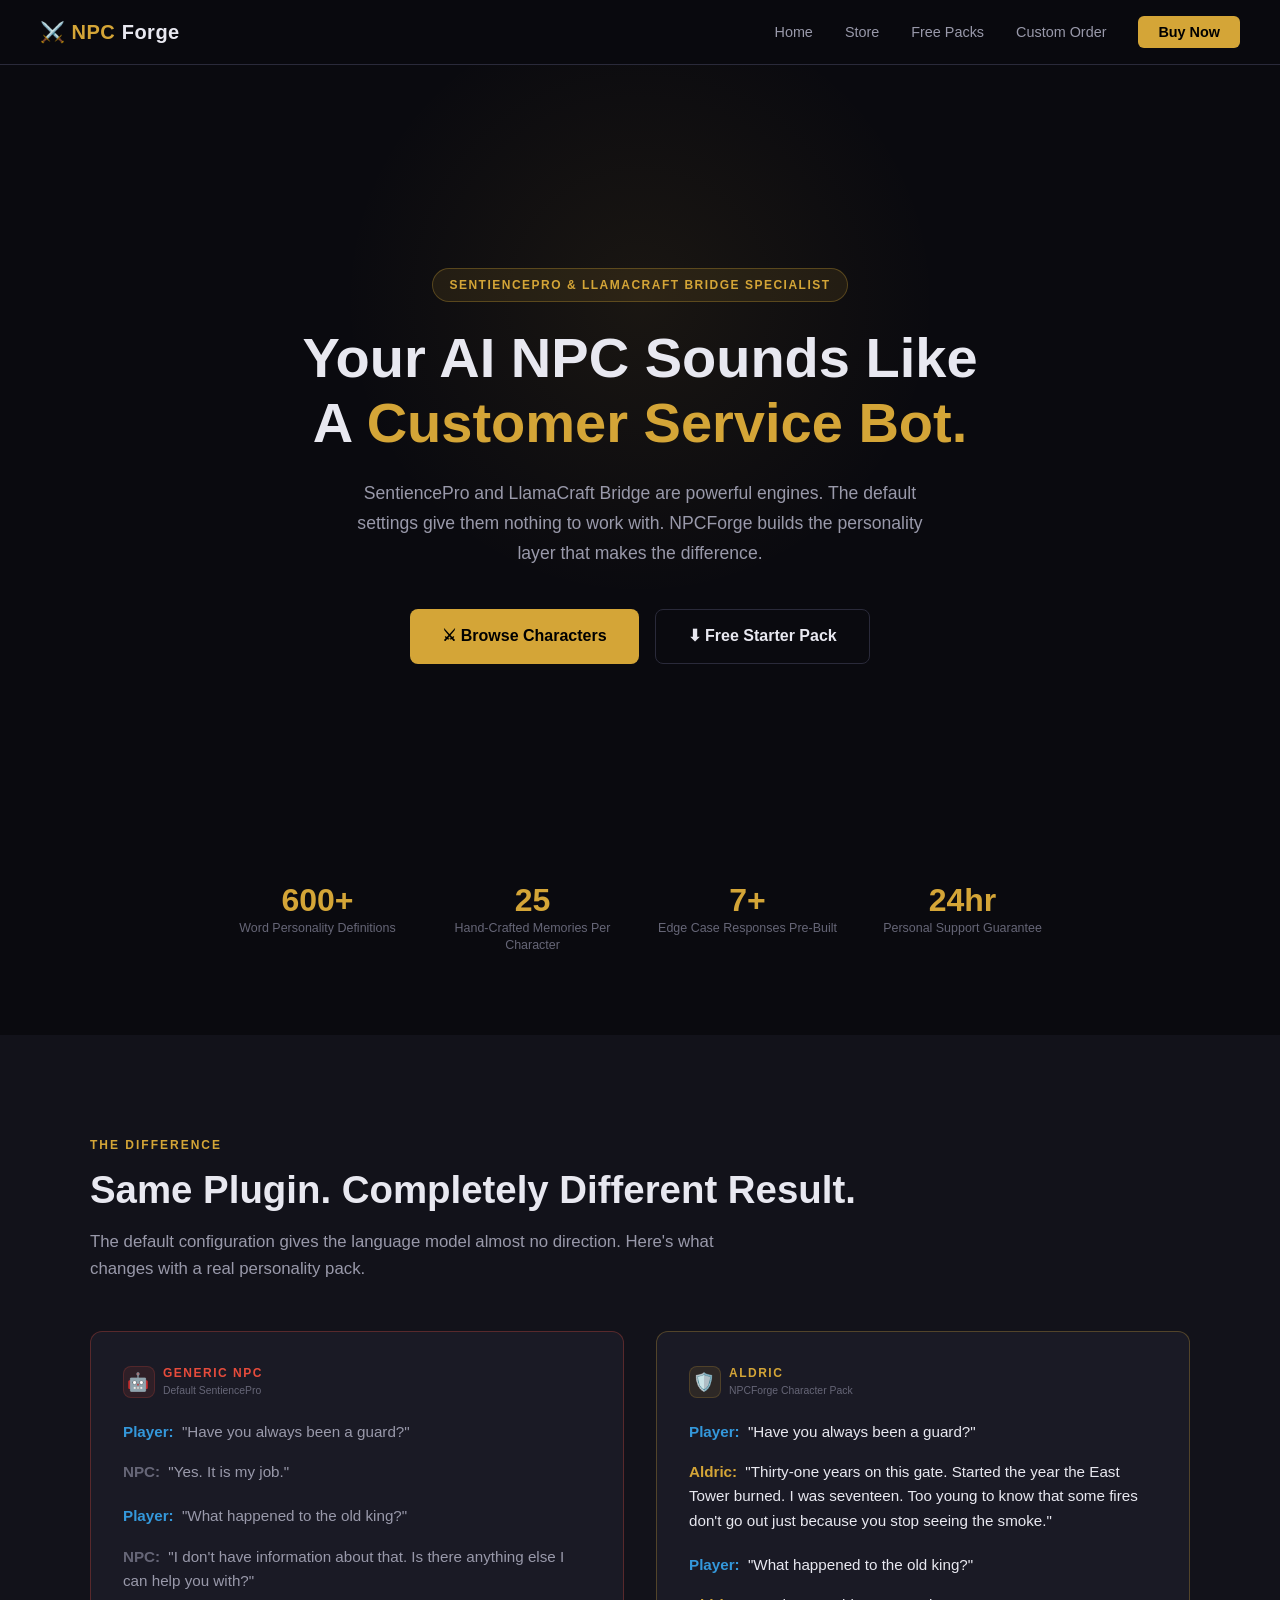
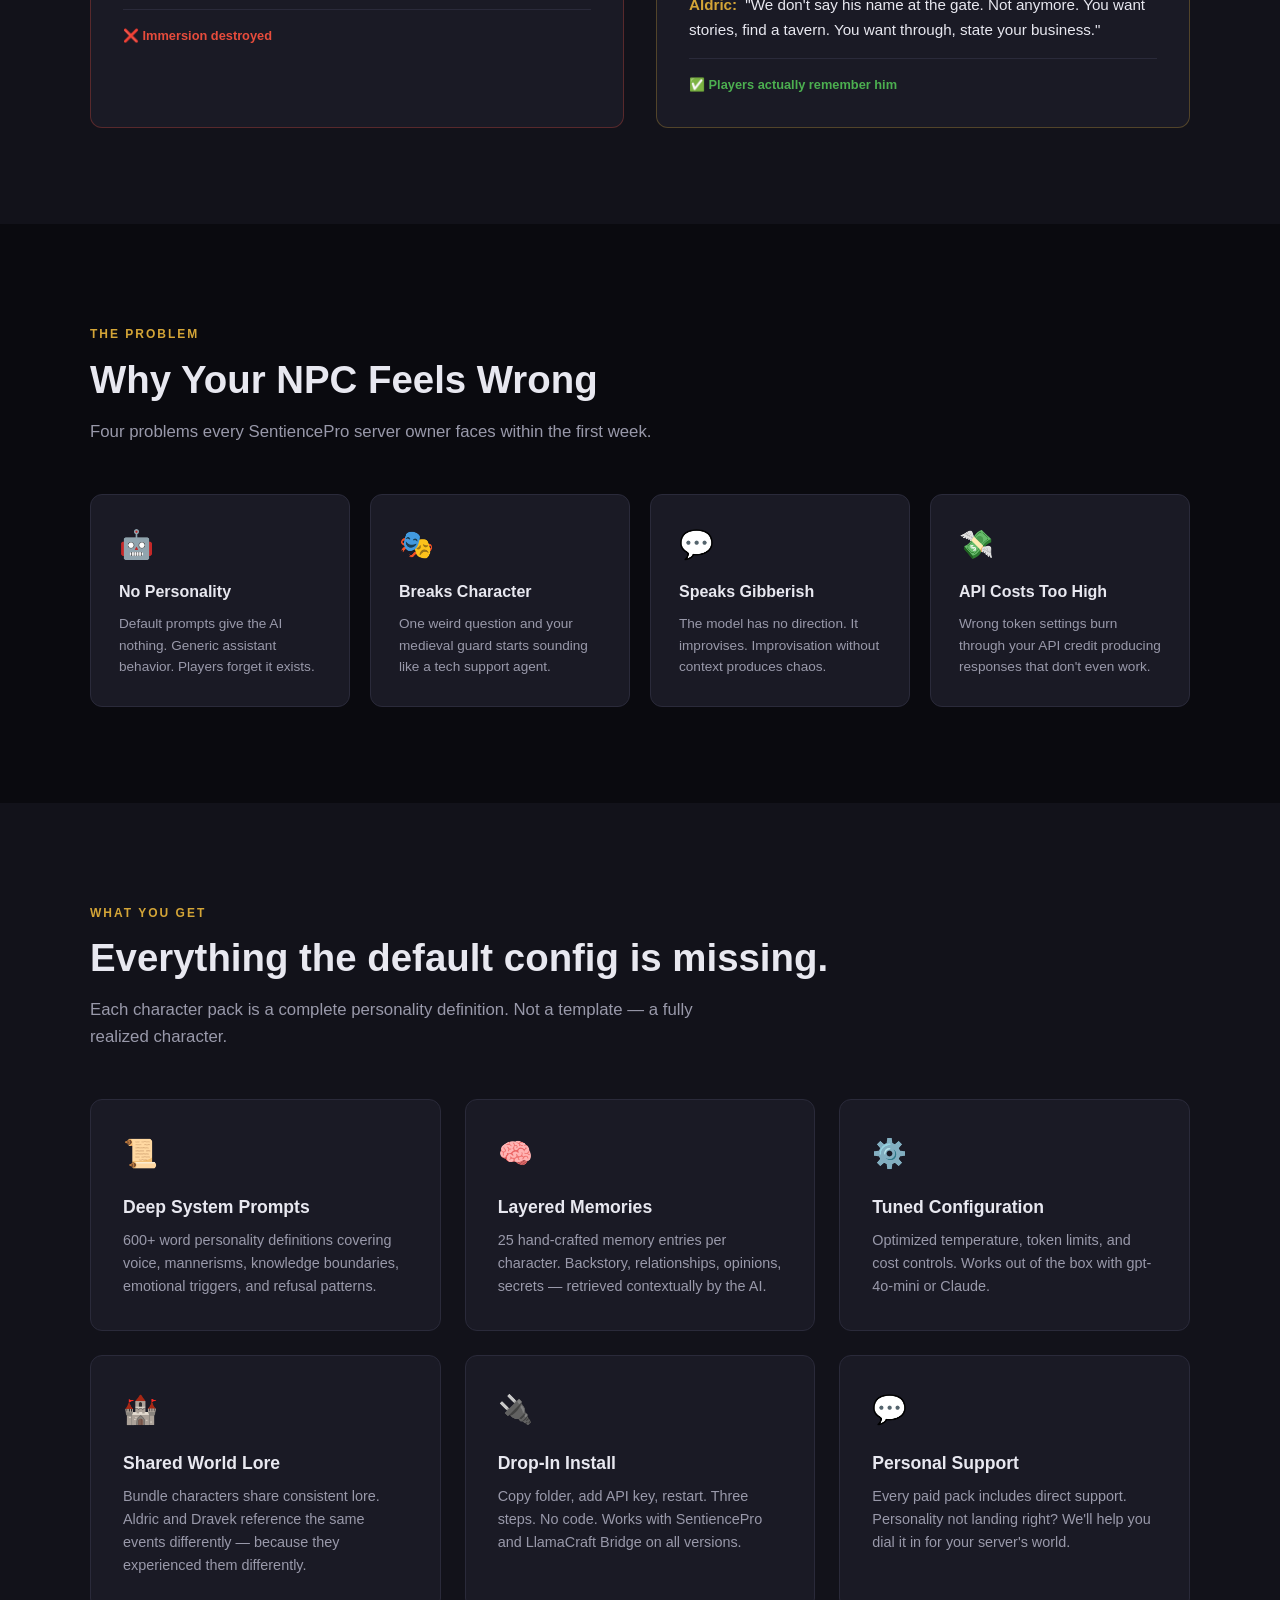
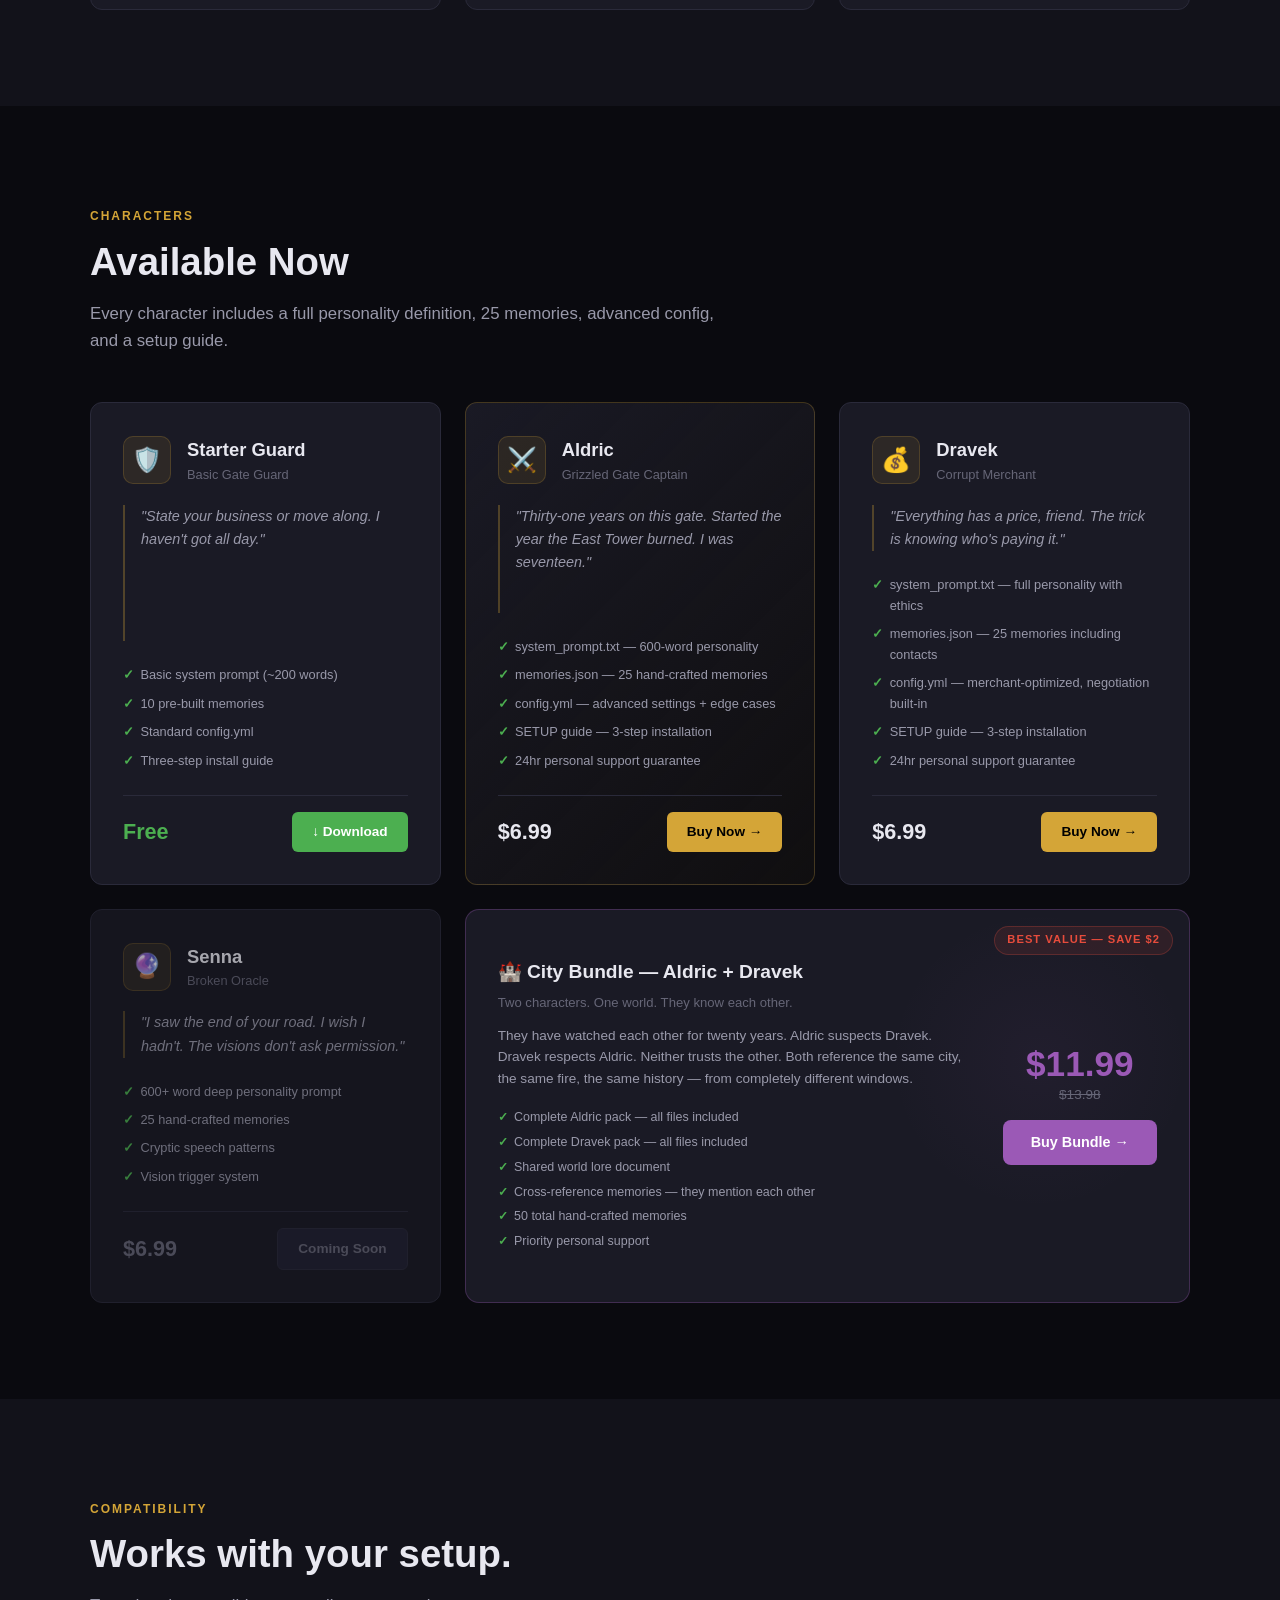
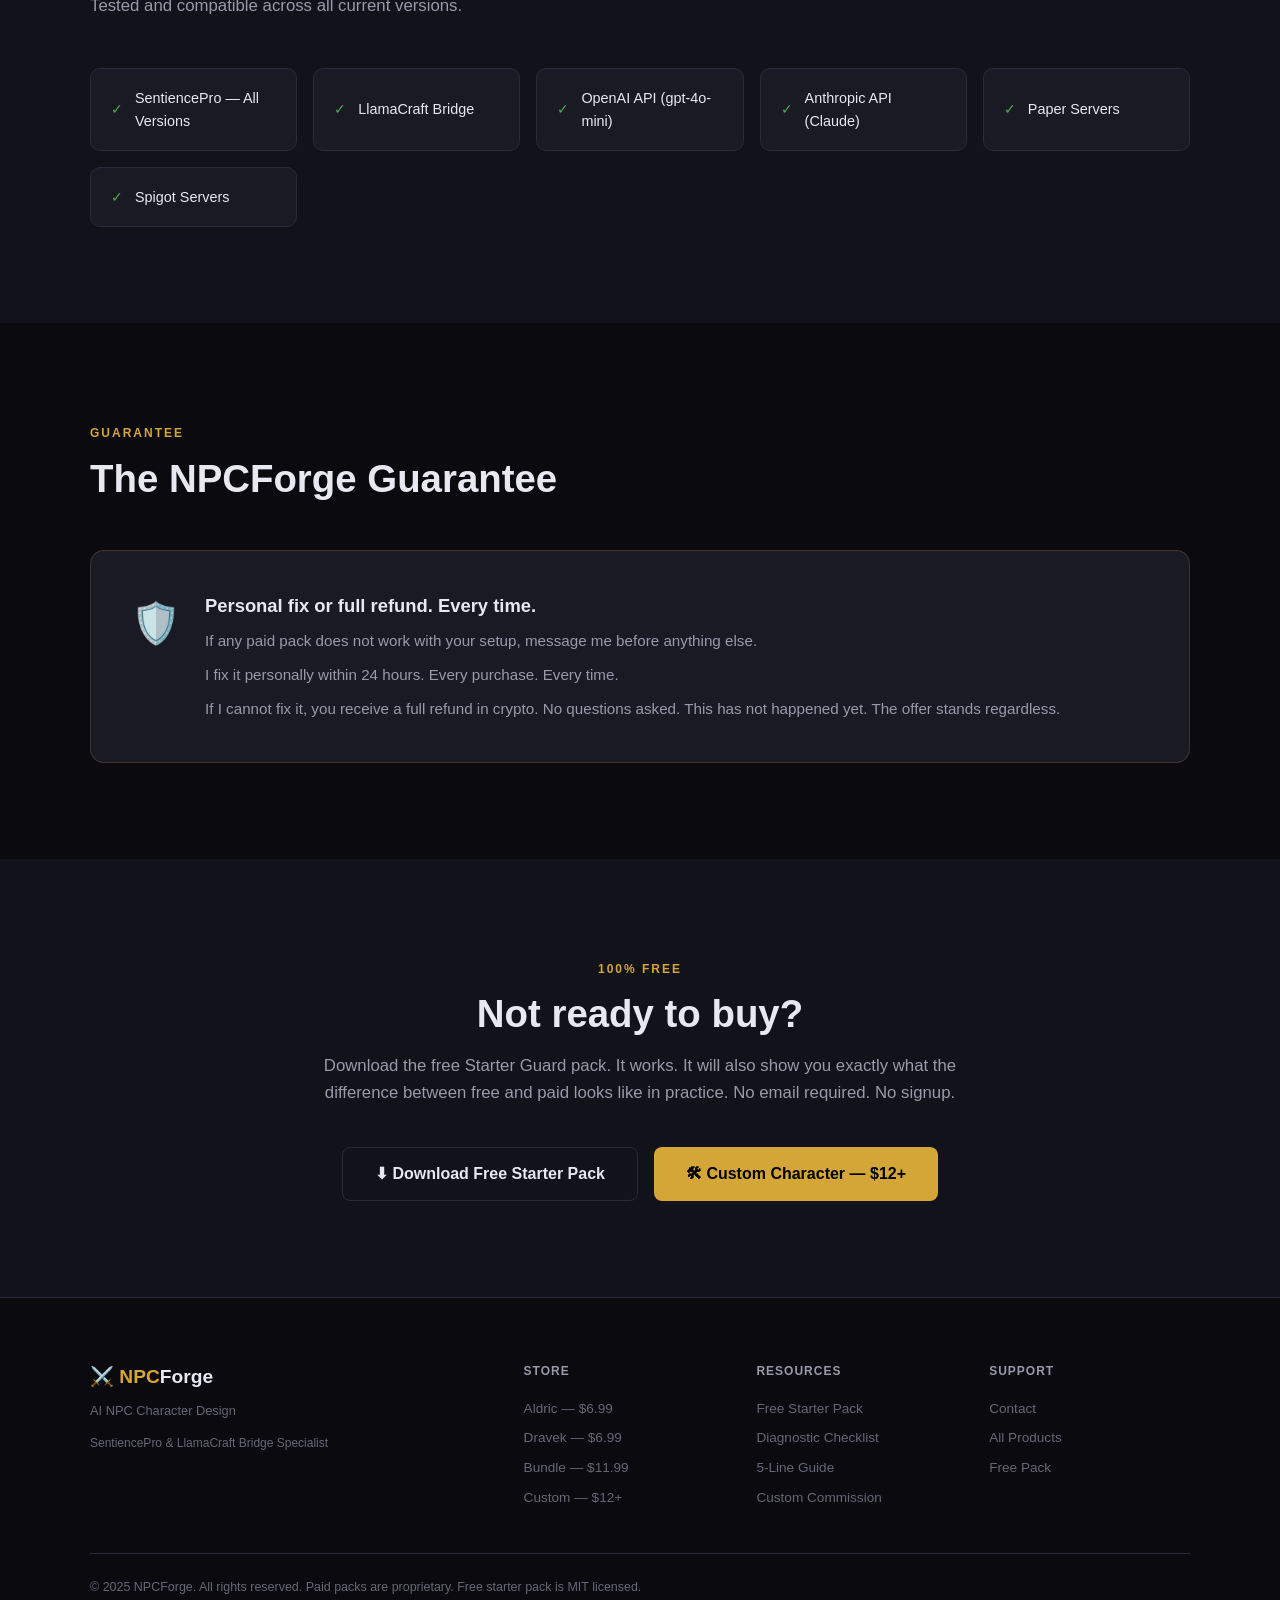
==== commit b33a20f2: "Update index.html" ====
--- a/index.html
+++ b/index.html
@@ -1,902 +1,163 @@
 <!DOCTYPE html>
 <html lang="en">
 <head>
-    <meta charset="UTF-8">
-    <meta name="viewport" content="width=device-width, initial-scale=1.0">
-    <title>NPCForge — AI NPC Personality Engine</title>
-    <meta name="description" content="Stop your AI NPCs from sounding like customer service bots. Deep personality packs for SentiencePro and LlamaCraft Bridge.">
-    <meta name="keywords" content="NPCForge, SentiencePro, LlamaCraft, Minecraft NPC, AI NPC, personality engine">
-    <meta property="og:title" content="NPCForge — AI NPC Characters That Actually Feel Human">
-    <meta property="og:description" content="Your AI NPC sounds like a customer service bot. We fix that.">
-    <meta property="og:type" content="website">
-    <meta property="og:url" content="https://npcforge.github.io">
-    <link rel="canonical" href="https://npcforge.github.io">
-    <style>
-        :root {
-            --gold: #D4A537;
-            --gold-light: #F2D06B;
-            --gold-dark: #B8860B;
-            --bg-primary: #0A0A0F;
-            --bg-secondary: #12121A;
-            --bg-card: #1A1A25;
-            --bg-card-hover: #222233;
-            --text-primary: #E8E8F0;
-            --text-secondary: #9999AA;
-            --text-muted: #666677;
-            --border: #2A2A3A;
-            --green: #4CAF50;
-            --red: #E74C3C;
-            --blue: #3498DB;
-        }
-
-        *, *::before, *::after {
-            margin: 0;
-            padding: 0;
-            box-sizing: border-box;
-        }
-
-        html { scroll-behavior: smooth; }
-
-        body {
-            font-family: 'Segoe UI', -apple-system, BlinkMacSystemFont, sans-serif;
-            background: var(--bg-primary);
-            color: var(--text-primary);
-            line-height: 1.6;
-            overflow-x: hidden;
-        }
-
-        /* ══════════════════════════════════
-           NAV — SINGLE INSTANCE
-        ══════════════════════════════════ */
-        nav {
-            position: fixed;
-            top: 0; left: 0; right: 0;
-            z-index: 1000;
-            background: rgba(10, 10, 15, 0.95);
-            backdrop-filter: blur(12px);
-            border-bottom: 1px solid var(--border);
-            padding: 0 2rem;
-        }
-
-        .nav-inner {
-            max-width: 1200px;
-            margin: 0 auto;
-            display: flex;
-            justify-content: space-between;
-            align-items: center;
-            height: 64px;
-        }
-
-        .nav-logo {
-            font-size: 1.25rem;
-            font-weight: 700;
-            color: var(--gold);
-            text-decoration: none;
-            letter-spacing: 0.5px;
-            display: flex;
-            align-items: center;
-            gap: 0.4rem;
-        }
-
-        .nav-logo span { color: var(--text-primary); }
-
-        .nav-links {
-            display: flex;
-            gap: 2rem;
-            list-style: none;
-            align-items: center;
-        }
-
-        .nav-links a {
-            color: var(--text-secondary);
-            text-decoration: none;
-            font-size: 0.9rem;
-            font-weight: 500;
-            transition: color 0.2s;
-        }
-
-        .nav-links a:hover { color: var(--gold); }
-
-        .nav-links .nav-cta {
-            background: var(--gold);
-            color: #000;
-            padding: 0.5rem 1.25rem;
-            border-radius: 6px;
-            font-weight: 600;
-            transition: background 0.2s;
-        }
-
-        .nav-links .nav-cta:hover {
-            background: var(--gold-light);
-            color: #000;
-        }
-
-        .nav-toggle {
-            display: none;
-            background: none;
-            border: none;
-            color: var(--text-primary);
-            font-size: 1.5rem;
-            cursor: pointer;
-        }
-
-        /* ══════════════════════════════════
-           HERO
-        ══════════════════════════════════ */
-        .hero {
-            min-height: 100vh;
-            display: flex;
-            align-items: center;
-            justify-content: center;
-            text-align: center;
-            padding: 6rem 2rem 4rem;
-            position: relative;
-        }
-
-        .hero::before {
-            content: '';
-            position: absolute;
-            top: 0; left: 50%;
-            transform: translateX(-50%);
-            width: 600px; height: 600px;
-            background: radial-gradient(circle, rgba(212,165,55,0.08) 0%, transparent 70%);
-            pointer-events: none;
-        }
-
-        .hero-content {
-            max-width: 800px;
-            position: relative;
-            z-index: 1;
-        }
-
-        .hero-badge {
-            display: inline-block;
-            background: rgba(212,165,55,0.1);
-            border: 1px solid rgba(212,165,55,0.3);
-            color: var(--gold);
-            padding: 0.4rem 1rem;
-            border-radius: 50px;
-            font-size: 0.75rem;
-            font-weight: 600;
-            letter-spacing: 1.5px;
-            text-transform: uppercase;
-            margin-bottom: 1.5rem;
-        }
-
-        .hero h1 {
-            font-size: clamp(2.2rem, 5vw, 3.5rem);
-            font-weight: 800;
-            line-height: 1.15;
-            margin-bottom: 1.5rem;
-        }
-
-        .hero h1 .highlight { color: var(--gold); }
-
-        .hero-sub {
-            font-size: 1.1rem;
-            color: var(--text-secondary);
-            max-width: 600px;
-            margin: 0 auto 2.5rem;
-            line-height: 1.7;
-        }
-
-        .hero-buttons {
-            display: flex;
-            gap: 1rem;
-            justify-content: center;
-            flex-wrap: wrap;
-        }
-
-        .btn {
-            display: inline-flex;
-            align-items: center;
-            gap: 0.5rem;
-            padding: 0.85rem 2rem;
-            border-radius: 8px;
-            font-size: 1rem;
-            font-weight: 600;
-            text-decoration: none;
-            border: none;
-            cursor: pointer;
-            transition: all 0.2s;
-        }
-
-        .btn-primary {
-            background: var(--gold);
-            color: #000;
-        }
-
-        .btn-primary:hover {
-            background: var(--gold-light);
-            transform: translateY(-2px);
-            box-shadow: 0 8px 25px rgba(212,165,55,0.25);
-        }
-
-        .btn-secondary {
-            background: transparent;
-            color: var(--text-primary);
-            border: 1px solid var(--border);
-        }
-
-        .btn-secondary:hover {
-            border-color: var(--gold);
-            color: var(--gold);
-            transform: translateY(-2px);
-        }
-
-        /* ══════════════════════════════════
-           STATS BAR
-        ══════════════════════════════════ */
-        .stats-bar {
-            max-width: 900px;
-            margin: -2rem auto 0;
-            padding: 0 2rem 4rem;
-            display: grid;
-            grid-template-columns: repeat(4, 1fr);
-            gap: 1.5rem;
-            text-align: center;
-            position: relative;
-            z-index: 1;
-        }
-
-        .stat-item {
-            padding: 1rem 0;
-        }
-
-        .stat-number {
-            font-size: 2rem;
-            font-weight: 800;
-            color: var(--gold);
-            line-height: 1;
-            margin-bottom: 0.25rem;
-        }
-
-        .stat-label {
-            font-size: 0.78rem;
-            color: var(--text-muted);
-            line-height: 1.4;
-        }
-
-        /* ══════════════════════════════════
-           BEFORE / AFTER
-        ══════════════════════════════════ */
-        .section {
-            padding: 6rem 2rem;
-        }
-
-        .section-inner {
-            max-width: 1100px;
-            margin: 0 auto;
-        }
-
-        .section-label {
-            display: inline-block;
-            color: var(--gold);
-            font-size: 0.75rem;
-            font-weight: 700;
-            letter-spacing: 2px;
-            text-transform: uppercase;
-            margin-bottom: 0.75rem;
-        }
-
-        .section-title {
-            font-size: clamp(1.6rem, 3.5vw, 2.4rem);
-            font-weight: 700;
-            margin-bottom: 1rem;
-            line-height: 1.2;
-        }
-
-        .section-desc {
-            color: var(--text-secondary);
-            font-size: 1.05rem;
-            max-width: 650px;
-            margin-bottom: 3rem;
-        }
-
-        .comparison { background: var(--bg-secondary); }
-
-        .compare-grid {
-            display: grid;
-            grid-template-columns: 1fr 1fr;
-            gap: 2rem;
-        }
-
-        .compare-card {
-            background: var(--bg-card);
-            border: 1px solid var(--border);
-            border-radius: 12px;
-            padding: 2rem;
-        }
-
-        .compare-card.bad { border-color: rgba(231,76,60,0.3); }
-        .compare-card.good { border-color: rgba(212,165,55,0.3); }
-
-        .compare-label {
-            font-size: 0.75rem;
-            font-weight: 700;
-            letter-spacing: 1.5px;
-            text-transform: uppercase;
-            margin-bottom: 1.25rem;
-            display: flex;
-            align-items: center;
-            gap: 0.5rem;
-        }
-
-        .compare-card.bad .compare-label { color: var(--red); }
-        .compare-card.good .compare-label { color: var(--gold); }
-
-        .compare-card.bad .compare-icon {
-            width: 32px; height: 32px;
-            border-radius: 8px;
-            background: rgba(231,76,60,0.1);
-            border: 1px solid rgba(231,76,60,0.2);
-            display: flex; align-items: center; justify-content: center;
-            font-size: 1.1rem;
-        }
-
-        .compare-card.good .compare-icon {
-            width: 32px; height: 32px;
-            border-radius: 8px;
-            background: rgba(212,165,55,0.1);
-            border: 1px solid rgba(212,165,55,0.2);
-            display: flex; align-items: center; justify-content: center;
-            font-size: 1.1rem;
-        }
-
-        .chat-line { margin-bottom: 1rem; font-size: 0.95rem; line-height: 1.6; }
-        .chat-line .speaker { font-weight: 700; margin-right: 0.25rem; }
-        .chat-line .speaker.player { color: var(--blue); }
-        .chat-line .speaker.npc { color: var(--text-muted); }
-        .compare-card.good .chat-line .speaker.npc { color: var(--gold); }
-        .chat-line .dialogue { color: var(--text-secondary); }
-        .compare-card.good .chat-line .dialogue { color: var(--text-primary); }
-
-        .compare-verdict {
-            margin-top: 1rem;
-            padding-top: 1rem;
-            border-top: 1px solid var(--border);
-            font-size: 0.8rem;
-            font-weight: 600;
-            display: flex;
-            align-items: center;
-            gap: 0.5rem;
-        }
-
-        .compare-card.bad .compare-verdict { color: var(--red); }
-        .compare-card.good .compare-verdict { color: var(--green); }
-
-        /* ══════════════════════════════════
-           PROBLEMS
-        ══════════════════════════════════ */
-        .problems-grid {
-            display: grid;
-            grid-template-columns: repeat(4, 1fr);
-            gap: 1.25rem;
-        }
-
-        .problem-card {
-            background: var(--bg-card);
-            border: 1px solid var(--border);
-            border-radius: 12px;
-            padding: 1.75rem;
-            transition: border-color 0.2s, transform 0.2s;
-        }
-
-        .problem-card:hover {
-            border-color: rgba(212,165,55,0.3);
-            transform: translateY(-3px);
-        }
-
-        .problem-icon {
-            font-size: 1.75rem;
-            margin-bottom: 0.75rem;
-        }
-
-        .problem-card h3 {
-            font-size: 1rem;
-            font-weight: 600;
-            margin-bottom: 0.5rem;
-        }
-
-        .problem-card p {
-            color: var(--text-secondary);
-            font-size: 0.85rem;
-            line-height: 1.6;
-        }
-
-        /* ══════════════════════════════════
-           FEATURES
-        ══════════════════════════════════ */
-        .features-grid {
-            display: grid;
-            grid-template-columns: repeat(3, 1fr);
-            gap: 1.5rem;
-        }
-
-        .feature-card {
-            background: var(--bg-card);
-            border: 1px solid var(--border);
-            border-radius: 12px;
-            padding: 2rem;
-            transition: border-color 0.2s, transform 0.2s;
-        }
-
-        .feature-card:hover {
-            border-color: rgba(212,165,55,0.3);
-            transform: translateY(-3px);
-        }
-
-        .feature-icon { font-size: 1.75rem; margin-bottom: 1rem; }
-        .feature-card h3 { font-size: 1.1rem; margin-bottom: 0.5rem; font-weight: 600; }
-        .feature-card p { color: var(--text-secondary); font-size: 0.9rem; line-height: 1.6; }
-
-        /* ══════════════════════════════════
-           CHARACTERS
-        ══════════════════════════════════ */
-        .characters-grid {
-            display: grid;
-            grid-template-columns: repeat(auto-fit, minmax(300px, 1fr));
-            gap: 1.5rem;
-        }
-
-        .char-card {
-            background: var(--bg-card);
-            border: 1px solid var(--border);
-            border-radius: 12px;
-            padding: 2rem;
-            transition: border-color 0.2s, transform 0.2s;
-            display: flex;
-            flex-direction: column;
-        }
-
-        .char-card:hover {
-            border-color: rgba(212,165,55,0.3);
-            transform: translateY(-3px);
-        }
-
-        .char-card.featured-char {
-            border-color: rgba(212,165,55,0.25);
-            background: linear-gradient(135deg, var(--bg-card) 0%, rgba(212,165,55,0.03) 100%);
-        }
-
-        .char-header {
-            display: flex;
-            align-items: center;
-            gap: 1rem;
-            margin-bottom: 1.25rem;
-        }
-
-        .char-avatar {
-            width: 48px; height: 48px;
-            border-radius: 10px;
-            background: rgba(212,165,55,0.1);
-            border: 1px solid rgba(212,165,55,0.2);
-            display: flex; align-items: center; justify-content: center;
-            font-size: 1.5rem;
-            flex-shrink: 0;
-        }
-
-        .char-name { font-size: 1.15rem; font-weight: 700; }
-        .char-role { font-size: 0.8rem; color: var(--text-muted); }
-
-        .char-quote {
-            color: var(--text-secondary);
-            font-style: italic;
-            font-size: 0.9rem;
-            line-height: 1.6;
-            margin-bottom: 1.25rem;
-            padding-left: 1rem;
-            border-left: 2px solid rgba(212,165,55,0.3);
-            flex: 1;
-        }
-
-        .char-includes {
-            list-style: none;
-            margin-bottom: 1.25rem;
-        }
-
-        .char-includes li {
-            font-size: 0.8rem;
-            color: var(--text-secondary);
-            padding: 0.25rem 0;
-            display: flex;
-            align-items: flex-start;
-            gap: 0.4rem;
-        }
-
-        .char-includes li::before {
-            content: '✓';
-            color: var(--green);
-            font-weight: 700;
-            flex-shrink: 0;
-        }
-
-        .char-footer {
-            display: flex;
-            align-items: center;
-            justify-content: space-between;
-            margin-top: auto;
-            padding-top: 1rem;
-            border-top: 1px solid var(--border);
-        }
-
-        .char-price { font-size: 1.35rem; font-weight: 800; }
-        .char-price.free { color: var(--green); }
-        .char-price .original {
-            font-size: 0.85rem; color: var(--text-muted);
-            text-decoration: line-through; margin-left: 0.4rem; font-weight: 400;
-        }
-
-        .char-meta {
-            display: flex;
-            gap: 0.5rem;
-            flex-wrap: wrap;
-        }
-
-        .char-tag {
-            font-size: 0.7rem;
-            padding: 0.25rem 0.6rem;
-            border-radius: 50px;
-            background: rgba(212,165,55,0.08);
-            color: var(--gold);
-            border: 1px solid rgba(212,165,55,0.15);
-        }
-
-        .char-tag.free-tag {
-            background: rgba(76,175,80,0.08);
-            color: var(--green);
-            border-color: rgba(76,175,80,0.15);
-        }
-
-        .char-tag.soon-tag {
-            background: rgba(102,102,119,0.08);
-            color: var(--text-muted);
-            border-color: rgba(102,102,119,0.15);
-        }
-
-        .char-btn {
-            display: inline-flex;
-            align-items: center;
-            gap: 0.3rem;
-            padding: 0.55rem 1.25rem;
-            border-radius: 6px;
-            font-size: 0.85rem;
-            font-weight: 600;
-            text-decoration: none;
-            transition: all 0.2s;
-        }
-
-        .char-btn-gold { background: var(--gold); color: #000; }
-        .char-btn-gold:hover { background: var(--gold-light); transform: translateY(-1px); }
-        .char-btn-green { background: var(--green); color: #fff; }
-        .char-btn-green:hover { background: #5cc760; transform: translateY(-1px); }
-        .char-btn-disabled { background: var(--bg-card-hover); color: var(--text-muted); cursor: not-allowed; border: 1px solid var(--border); }
-
-        /* Bundle Card — full width */
-        .bundle-card {
-            background: var(--bg-card);
-            border: 1px solid rgba(155,89,182,0.3);
-            border-radius: 14px;
-            padding: 2.5rem;
-            margin-top: 1.5rem;
-            display: grid;
-            grid-template-columns: 1fr auto;
-            gap: 2rem;
-            align-items: center;
-            position: relative;
-            overflow: hidden;
-        }
-
-        .bundle-card::before {
-            content: '';
-            position: absolute;
-            top: 0; right: 0;
-            width: 300px; height: 300px;
-            background: radial-gradient(circle, rgba(155,89,182,0.06) 0%, transparent 70%);
-            pointer-events: none;
-        }
-
-        .bundle-badge {
-            position: absolute;
-            top: 1rem; right: 1rem;
-            background: rgba(231,76,60,0.1);
-            color: var(--red);
-            border: 1px solid rgba(231,76,60,0.25);
-            font-size: 0.7rem;
-            font-weight: 700;
-            letter-spacing: 1px;
-            text-transform: uppercase;
-            padding: 0.3rem 0.75rem;
-            border-radius: 50px;
-        }
-
-        .bundle-left h3 {
-            font-size: 1.3rem;
-            font-weight: 700;
-            margin-bottom: 0.25rem;
-        }
-
-        .bundle-left .bundle-role {
-            color: var(--text-muted);
-            font-size: 0.85rem;
-            margin-bottom: 1rem;
-        }
-
-        .bundle-left .bundle-desc {
-            color: var(--text-secondary);
-            font-size: 0.9rem;
-            line-height: 1.6;
-            margin-bottom: 1.25rem;
-            max-width: 550px;
-        }
-
-        .bundle-left .bundle-includes {
-            list-style: none;
-            margin-bottom: 0;
-        }
-
-        .bundle-left .bundle-includes li {
-            font-size: 0.82rem;
-            color: var(--text-secondary);
-            padding: 0.2rem 0;
-            display: flex;
-            gap: 0.4rem;
-        }
-
-        .bundle-left .bundle-includes li::before {
-            content: '✓';
-            color: var(--green);
-            font-weight: 700;
-            flex-shrink: 0;
-        }
-
-        .bundle-right {
-            text-align: center;
-            position: relative;
-            z-index: 1;
-        }
-
-        .bundle-right .bundle-price {
-            font-size: 2.5rem;
-            font-weight: 800;
-            color: #9B59B6;
-            line-height: 1;
-            margin-bottom: 0.25rem;
-        }
-
-        .bundle-right .bundle-original {
-            font-size: 0.9rem;
-            color: var(--text-muted);
-            text-decoration: line-through;
-            margin-bottom: 1rem;
-        }
-
-        .bundle-right .bundle-btn {
-            display: inline-flex;
-            align-items: center;
-            gap: 0.4rem;
-            padding: 0.75rem 2rem;
-            background: #9B59B6;
-            color: #fff;
-            border-radius: 8px;
-            font-size: 0.95rem;
-            font-weight: 600;
-            text-decoration: none;
-            transition: all 0.2s;
-        }
-
-        .bundle-right .bundle-btn:hover {
-            background: #a96bc4;
-            transform: translateY(-2px);
-            box-shadow: 0 8px 25px rgba(155,89,182,0.25);
-        }
-
-        /* ══════════════════════════════════
-           COMPATIBILITY
-        ══════════════════════════════════ */
-        .compat-grid {
-            display: grid;
-            grid-template-columns: repeat(auto-fit, minmax(200px, 1fr));
-            gap: 1rem;
-        }
-
-        .compat-item {
-            display: flex;
-            align-items: center;
-            gap: 0.75rem;
-            background: var(--bg-card);
-            border: 1px solid var(--border);
-            border-radius: 10px;
-            padding: 1.1rem 1.25rem;
-        }
-
-        .compat-check { color: var(--green); font-size: 1.1rem; font-weight: 700; }
-        .compat-item span { font-size: 0.9rem; font-weight: 500; }
-
-        /* ══════════════════════════════════
-           GUARANTEE
-        ══════════════════════════════════ */
-        .guarantee {
-            background: var(--bg-card);
-            border: 1px solid rgba(212,165,55,0.2);
-            border-radius: 14px;
-            padding: 2.5rem;
-            display: flex;
-            gap: 1.5rem;
-            align-items: flex-start;
-            margin-top: 3rem;
-        }
-
-        .guarantee-icon {
-            font-size: 2.5rem;
-            flex-shrink: 0;
-        }
-
-        .guarantee h3 {
-            font-size: 1.15rem;
-            font-weight: 700;
-            margin-bottom: 0.5rem;
-        }
-
-        .guarantee p {
-            color: var(--text-secondary);
-            font-size: 0.95rem;
-            line-height: 1.7;
-            margin-bottom: 0.5rem;
-        }
-
-        .guarantee p:last-child { margin-bottom: 0; }
-
-        /* ══════════════════════════════════
-           CTA
-        ══════════════════════════════════ */
-        .cta-section {
-            text-align: center;
-            background: var(--bg-secondary);
-        }
-
-        .cta-section .section-title {
-            max-width: 600px;
-            margin: 0 auto 1rem;
-        }
-
-        .cta-section .section-desc {
-            margin: 0 auto 2.5rem;
-            text-align: center;
-        }
-
-        /* ══════════════════════════════════
-           FOOTER — SINGLE INSTANCE
-        ══════════════════════════════════ */
-        footer {
-            padding: 4rem 2rem 3rem;
-            border-top: 1px solid var(--border);
-        }
-
-        .footer-inner {
-            max-width: 1100px;
-            margin: 0 auto;
-        }
-
-        .footer-grid {
-            display: grid;
-            grid-template-columns: 2fr 1fr 1fr 1fr;
-            gap: 2rem;
-            margin-bottom: 2.5rem;
-        }
-
-        .footer-brand .footer-logo {
-            font-size: 1.2rem;
-            font-weight: 700;
-            color: var(--gold);
-            margin-bottom: 0.5rem;
-        }
-
-        .footer-brand .footer-logo span { color: var(--text-primary); }
-
-        .footer-brand p {
-            font-size: 0.8rem;
-            color: var(--text-muted);
-            line-height: 1.6;
-            margin-bottom: 0.75rem;
-        }
-
-        .footer-brand .footer-specialist {
-            font-size: 0.75rem;
-            color: var(--text-muted);
-        }
-
-        .footer-col h4 {
-            font-size: 0.75rem;
-            font-weight: 700;
-            letter-spacing: 1px;
-            text-transform: uppercase;
-            color: var(--text-secondary);
-            margin-bottom: 0.75rem;
-        }
-
-        .footer-col a {
-            display: block;
-            color: var(--text-muted);
-            text-decoration: none;
-            font-size: 0.85rem;
-            padding: 0.25rem 0;
-            transition: color 0.2s;
-        }
-
-        .footer-col a:hover { color: var(--gold); }
-
-        .footer-bottom {
-            border-top: 1px solid var(--border);
-            padding-top: 1.5rem;
-            display: flex;
-            justify-content: space-between;
-            align-items: center;
-        }
-
-        .footer-copy {
-            color: var(--text-muted);
-            font-size: 0.78rem;
-        }
-
-        .footer-bbb {
-            color: var(--text-muted);
-            font-size: 0.78rem;
-            text-decoration: none;
-            transition: color 0.2s;
-        }
-
-        .footer-bbb:hover { color: var(--gold); }
-
-        /* ══════════════════════════════════
-           RESPONSIVE
-        ══════════════════════════════════ */
-        @media (max-width: 900px) {
-            .compare-grid { grid-template-columns: 1fr; }
-            .features-grid { grid-template-columns: 1fr 1fr; }
-            .problems-grid { grid-template-columns: 1fr 1fr; }
-            .stats-bar { grid-template-columns: repeat(2, 1fr); }
-            .bundle-card { grid-template-columns: 1fr; text-align: center; }
-            .bundle-right { margin-top: 1rem; }
-            .footer-grid { grid-template-columns: 1fr 1fr; }
-        }
-
-        @media (max-width: 650px) {
-            .nav-links {
-                display: none;
-                position: absolute;
-                top: 64px; left: 0; right: 0;
-                background: rgba(10,10,15,0.98);
-                flex-direction: column;
-                padding: 1.5rem 2rem;
-                gap: 1rem;
-                border-bottom: 1px solid var(--border);
-            }
-            .nav-links.open { display: flex; }
-            .nav-toggle { display: block; }
-            .features-grid { grid-template-columns: 1fr; }
-            .problems-grid { grid-template-columns: 1fr; }
-            .stats-bar { grid-template-columns: 1fr 1fr; gap: 1rem; }
-            .hero h1 { font-size: 2rem; }
-            .hero-sub { font-size: 1rem; }
-            .btn { width: 100%; justify-content: center; }
-            .hero-buttons { flex-direction: column; }
-            .char-footer { flex-direction: column; gap: 0.75rem; text-align: center; }
-            .guarantee { flex-direction: column; text-align: center; }
-            .footer-grid { grid-template-columns: 1fr; }
-            .footer-bottom { flex-direction: column; gap: 0.75rem; text-align: center; }
-        }
-    </style>
+<meta charset="UTF-8">
+<meta name="viewport" content="width=device-width, initial-scale=1.0">
+<title>NPCForge &#8212; AI NPC Personality Engine</title>
+<meta name="description" content="Stop your AI NPCs from sounding like customer service bots. Deep personality packs for SentiencePro and LlamaCraft Bridge.">
+<meta name="keywords" content="NPCForge, SentiencePro, LlamaCraft, Minecraft NPC, AI NPC, personality engine">
+<meta property="og:title" content="NPCForge &#8212; AI NPC Characters That Actually Feel Human">
+<meta property="og:description" content="Your AI NPC sounds like a customer service bot. We fix that.">
+<meta property="og:type" content="website">
+<meta property="og:url" content="https://shakskin.github.io/npcforge.github.io/">
+<link rel="canonical" href="https://shakskin.github.io/npcforge.github.io/">
+<style type="text/css">
+:root{--gold:#D4A537;--gold-light:#F2D06B;--gold-dark:#B8860B;--bg-primary:#0A0A0F;--bg-secondary:#12121A;--bg-card:#1A1A25;--bg-card-hover:#222233;--text-primary:#E8E8F0;--text-secondary:#9999AA;--text-muted:#666677;--border:#2A2A3A;--green:#4CAF50;--red:#E74C3C;--blue:#3498DB;--purple:#9B59B6}
+*,*::before,*::after{margin:0;padding:0;box-sizing:border-box}
+html{scroll-behavior:smooth}
+body{font-family:'Segoe UI',-apple-system,BlinkMacSystemFont,sans-serif;background:var(--bg-primary);color:var(--text-primary);line-height:1.6;overflow-x:hidden}
+nav{position:fixed;top:0;left:0;right:0;z-index:1000;background:rgba(10,10,15,0.95);backdrop-filter:blur(12px);border-bottom:1px solid var(--border);padding:0 2rem}
+.nav-inner{max-width:1200px;margin:0 auto;display:flex;justify-content:space-between;align-items:center;height:64px}
+.nav-logo{font-size:1.25rem;font-weight:700;color:var(--gold);text-decoration:none;letter-spacing:0.5px;display:flex;align-items:center;gap:0.4rem}
+.nav-logo span{color:var(--text-primary)}
+.nav-links{display:flex;gap:2rem;list-style:none;align-items:center}
+.nav-links a{color:var(--text-secondary);text-decoration:none;font-size:0.9rem;font-weight:500;transition:color 0.2s}
+.nav-links a:hover{color:var(--gold)}
+.nav-links .nav-cta{background:var(--gold);color:#000;padding:0.5rem 1.25rem;border-radius:6px;font-weight:600;transition:background 0.2s}
+.nav-links .nav-cta:hover{background:var(--gold-light);color:#000}
+.nav-toggle{display:none;background:none;border:none;color:var(--text-primary);font-size:1.5rem;cursor:pointer}
+.hero{min-height:100vh;display:flex;align-items:center;justify-content:center;text-align:center;padding:6rem 2rem 4rem;position:relative}
+.hero::before{content:'';position:absolute;top:0;left:50%;transform:translateX(-50%);width:600px;height:600px;background:radial-gradient(circle,rgba(212,165,55,0.08) 0%,transparent 70%);pointer-events:none}
+.hero-content{max-width:800px;position:relative;z-index:1}
+.hero-badge{display:inline-block;background:rgba(212,165,55,0.1);border:1px solid rgba(212,165,55,0.3);color:var(--gold);padding:0.4rem 1rem;border-radius:50px;font-size:0.75rem;font-weight:600;letter-spacing:1.5px;text-transform:uppercase;margin-bottom:1.5rem}
+.hero h1{font-size:clamp(2.2rem,5vw,3.5rem);font-weight:800;line-height:1.15;margin-bottom:1.5rem}
+.hero h1 .highlight{color:var(--gold)}
+.hero-sub{font-size:1.1rem;color:var(--text-secondary);max-width:600px;margin:0 auto 2.5rem;line-height:1.7}
+.hero-buttons{display:flex;gap:1rem;justify-content:center;flex-wrap:wrap}
+.btn{display:inline-flex;align-items:center;gap:0.5rem;padding:0.85rem 2rem;border-radius:8px;font-size:1rem;font-weight:600;text-decoration:none;border:none;cursor:pointer;transition:all 0.2s}
+.btn-primary{background:var(--gold);color:#000}
+.btn-primary:hover{background:var(--gold-light);transform:translateY(-2px);box-shadow:0 8px 25px rgba(212,165,55,0.25)}
+.btn-secondary{background:transparent;color:var(--text-primary);border:1px solid var(--border)}
+.btn-secondary:hover{border-color:var(--gold);color:var(--gold);transform:translateY(-2px)}
+.stats-bar{max-width:900px;margin:-2rem auto 0;padding:0 2rem 4rem;display:grid;grid-template-columns:repeat(4,1fr);gap:1.5rem;text-align:center;position:relative;z-index:1}
+.stat-item{padding:1rem 0}
+.stat-number{font-size:2rem;font-weight:800;color:var(--gold);line-height:1;margin-bottom:0.25rem}
+.stat-label{font-size:0.78rem;color:var(--text-muted);line-height:1.4}
+.section{padding:6rem 2rem}
+.section-inner{max-width:1100px;margin:0 auto}
+.section-label{display:inline-block;color:var(--gold);font-size:0.75rem;font-weight:700;letter-spacing:2px;text-transform:uppercase;margin-bottom:0.75rem}
+.section-title{font-size:clamp(1.6rem,3.5vw,2.4rem);font-weight:700;margin-bottom:1rem;line-height:1.2}
+.section-desc{color:var(--text-secondary);font-size:1.05rem;max-width:650px;margin-bottom:3rem}
+.comparison{background:var(--bg-secondary)}
+.compare-grid{display:grid;grid-template-columns:1fr 1fr;gap:2rem}
+.compare-card{background:var(--bg-card);border:1px solid var(--border);border-radius:12px;padding:2rem}
+.compare-card.bad{border-color:rgba(231,76,60,0.3)}
+.compare-card.good{border-color:rgba(212,165,55,0.3)}
+.compare-label{font-size:0.75rem;font-weight:700;letter-spacing:1.5px;text-transform:uppercase;margin-bottom:1.25rem;display:flex;align-items:center;gap:0.5rem}
+.compare-card.bad .compare-label{color:var(--red)}
+.compare-card.good .compare-label{color:var(--gold)}
+.compare-icon{width:32px;height:32px;border-radius:8px;display:flex;align-items:center;justify-content:center;font-size:1.1rem}
+.compare-card.bad .compare-icon{background:rgba(231,76,60,0.1);border:1px solid rgba(231,76,60,0.2)}
+.compare-card.good .compare-icon{background:rgba(212,165,55,0.1);border:1px solid rgba(212,165,55,0.2)}
+.chat-line{margin-bottom:1rem;font-size:0.95rem;line-height:1.6}
+.chat-line .speaker{font-weight:700;margin-right:0.25rem}
+.chat-line .speaker.player{color:var(--blue)}
+.chat-line .speaker.npc{color:var(--text-muted)}
+.compare-card.good .chat-line .speaker.npc{color:var(--gold)}
+.chat-line .dialogue{color:var(--text-secondary)}
+.compare-card.good .chat-line .dialogue{color:var(--text-primary)}
+.compare-verdict{margin-top:1rem;padding-top:1rem;border-top:1px solid var(--border);font-size:0.8rem;font-weight:600;display:flex;align-items:center;gap:0.5rem}
+.compare-card.bad .compare-verdict{color:var(--red)}
+.compare-card.good .compare-verdict{color:var(--green)}
+.problems-grid{display:grid;grid-template-columns:repeat(4,1fr);gap:1.25rem}
+.problem-card{background:var(--bg-card);border:1px solid var(--border);border-radius:12px;padding:1.75rem;transition:border-color 0.2s,transform 0.2s}
+.problem-card:hover{border-color:rgba(212,165,55,0.3);transform:translateY(-3px)}
+.problem-icon{font-size:1.75rem;margin-bottom:0.75rem}
+.problem-card h3{font-size:1rem;font-weight:600;margin-bottom:0.5rem}
+.problem-card p{color:var(--text-secondary);font-size:0.85rem;line-height:1.6}
+.features-grid{display:grid;grid-template-columns:repeat(3,1fr);gap:1.5rem}
+.feature-card{background:var(--bg-card);border:1px solid var(--border);border-radius:12px;padding:2rem;transition:border-color 0.2s,transform 0.2s}
+.feature-card:hover{border-color:rgba(212,165,55,0.3);transform:translateY(-3px)}
+.feature-icon{font-size:1.75rem;margin-bottom:1rem}
+.feature-card h3{font-size:1.1rem;margin-bottom:0.5rem;font-weight:600}
+.feature-card p{color:var(--text-secondary);font-size:0.9rem;line-height:1.6}
+.characters-layout{display:grid;grid-template-columns:repeat(3,1fr);grid-template-rows:auto auto;gap:1.5rem}
+.char-card{background:var(--bg-card);border:1px solid var(--border);border-radius:12px;padding:2rem;transition:border-color 0.2s,transform 0.2s;display:flex;flex-direction:column}
+.char-card:hover{border-color:rgba(212,165,55,0.3);transform:translateY(-3px)}
+.char-card.featured-char{border-color:rgba(212,165,55,0.25);background:linear-gradient(135deg,var(--bg-card) 0%,rgba(212,165,55,0.03) 100%)}
+.char-card.card-starter{grid-column:1;grid-row:1}
+.char-card.card-aldric{grid-column:2;grid-row:1}
+.char-card.card-dravek{grid-column:3;grid-row:1}
+.char-card.card-senna{grid-column:1;grid-row:2}
+.bundle-card{grid-column:2/4;grid-row:2}
+.char-header{display:flex;align-items:center;gap:1rem;margin-bottom:1.25rem}
+.char-avatar{width:48px;height:48px;border-radius:10px;background:rgba(212,165,55,0.1);border:1px solid rgba(212,165,55,0.2);display:flex;align-items:center;justify-content:center;font-size:1.5rem;flex-shrink:0}
+.char-name{font-size:1.15rem;font-weight:700}
+.char-role{font-size:0.8rem;color:var(--text-muted)}
+.char-quote{color:var(--text-secondary);font-style:italic;font-size:0.9rem;line-height:1.6;margin-bottom:1.25rem;padding-left:1rem;border-left:2px solid rgba(212,165,55,0.3);flex:1}
+.char-includes{list-style:none;margin-bottom:1.25rem}
+.char-includes li{font-size:0.8rem;color:var(--text-secondary);padding:0.25rem 0;display:flex;align-items:flex-start;gap:0.4rem}
+.char-includes li::before{content:'\2713';color:var(--green);font-weight:700;flex-shrink:0}
+.char-footer{display:flex;align-items:center;justify-content:space-between;margin-top:auto;padding-top:1rem;border-top:1px solid var(--border)}
+.char-price{font-size:1.35rem;font-weight:800}
+.char-price.free{color:var(--green)}
+.char-price .original{font-size:0.85rem;color:var(--text-muted);text-decoration:line-through;margin-left:0.4rem;font-weight:400}
+.char-btn{display:inline-flex;align-items:center;gap:0.3rem;padding:0.55rem 1.25rem;border-radius:6px;font-size:0.85rem;font-weight:600;text-decoration:none;transition:all 0.2s}
+.char-btn-gold{background:var(--gold);color:#000}
+.char-btn-gold:hover{background:var(--gold-light);transform:translateY(-1px)}
+.char-btn-green{background:var(--green);color:#fff}
+.char-btn-green:hover{background:#5cc760;transform:translateY(-1px)}
+.char-btn-disabled{background:var(--bg-card-hover);color:var(--text-muted);cursor:not-allowed;border:1px solid var(--border)}
+.bundle-card{background:var(--bg-card);border:1px solid rgba(155,89,182,0.3);border-radius:14px;padding:2rem;display:grid;grid-template-columns:1fr auto;gap:2rem;align-items:center;position:relative;overflow:hidden;transition:border-color 0.2s,transform 0.2s}
+.bundle-card:hover{border-color:rgba(155,89,182,0.5);transform:translateY(-3px)}
+.bundle-card::before{content:'';position:absolute;top:0;right:0;width:300px;height:300px;background:radial-gradient(circle,rgba(155,89,182,0.06) 0%,transparent 70%);pointer-events:none}
+.bundle-badge{position:absolute;top:1rem;right:1rem;background:rgba(231,76,60,0.1);color:var(--red);border:1px solid rgba(231,76,60,0.25);font-size:0.7rem;font-weight:700;letter-spacing:1px;text-transform:uppercase;padding:0.3rem 0.75rem;border-radius:50px;z-index:1}
+.bundle-left{position:relative;z-index:1}
+.bundle-left h3{font-size:1.2rem;font-weight:700;margin-bottom:0.25rem}
+.bundle-left .bundle-role{color:var(--text-muted);font-size:0.82rem;margin-bottom:0.75rem}
+.bundle-left .bundle-desc{color:var(--text-secondary);font-size:0.85rem;line-height:1.6;margin-bottom:1rem}
+.bundle-left .bundle-includes{list-style:none}
+.bundle-left .bundle-includes li{font-size:0.78rem;color:var(--text-secondary);padding:0.15rem 0;display:flex;gap:0.4rem}
+.bundle-left .bundle-includes li::before{content:'\2713';color:var(--green);font-weight:700;flex-shrink:0}
+.bundle-right{text-align:center;position:relative;z-index:1;flex-shrink:0}
+.bundle-right .bundle-price{font-size:2.2rem;font-weight:800;color:#9B59B6;line-height:1;margin-bottom:0.2rem}
+.bundle-right .bundle-original{font-size:0.85rem;color:var(--text-muted);text-decoration:line-through;margin-bottom:0.85rem}
+.bundle-right .bundle-btn{display:inline-flex;align-items:center;gap:0.4rem;padding:0.7rem 1.75rem;background:#9B59B6;color:#fff;border-radius:8px;font-size:0.9rem;font-weight:600;text-decoration:none;transition:all 0.2s}
+.bundle-right .bundle-btn:hover{background:#a96bc4;transform:translateY(-2px);box-shadow:0 8px 25px rgba(155,89,182,0.25)}
+.compat-grid{display:grid;grid-template-columns:repeat(auto-fit,minmax(200px,1fr));gap:1rem}
+.compat-item{display:flex;align-items:center;gap:0.75rem;background:var(--bg-card);border:1px solid var(--border);border-radius:10px;padding:1.1rem 1.25rem}
+.compat-check{color:var(--green);font-size:1.1rem;font-weight:700}
+.compat-item span{font-size:0.9rem;font-weight:500}
+.guarantee{background:var(--bg-card);border:1px solid rgba(212,165,55,0.2);border-radius:14px;padding:2.5rem;display:flex;gap:1.5rem;align-items:flex-start;margin-top:3rem}
+.guarantee-icon{font-size:2.5rem;flex-shrink:0}
+.guarantee h3{font-size:1.15rem;font-weight:700;margin-bottom:0.5rem}
+.guarantee p{color:var(--text-secondary);font-size:0.95rem;line-height:1.7;margin-bottom:0.5rem}
+.guarantee p:last-child{margin-bottom:0}
+.cta-section{text-align:center;background:var(--bg-secondary)}
+.cta-section .section-title{max-width:600px;margin:0 auto 1rem}
+.cta-section .section-desc{margin:0 auto 2.5rem;text-align:center}
+footer{padding:4rem 2rem 3rem;border-top:1px solid var(--border)}
+.footer-inner{max-width:1100px;margin:0 auto}
+.footer-grid{display:grid;grid-template-columns:2fr 1fr 1fr 1fr;gap:2rem;margin-bottom:2.5rem}
+.footer-brand .footer-logo{font-size:1.2rem;font-weight:700;color:var(--gold);margin-bottom:0.5rem}
+.footer-brand .footer-logo span{color:var(--text-primary)}
+.footer-brand p{font-size:0.8rem;color:var(--text-muted);line-height:1.6;margin-bottom:0.75rem}
+.footer-brand .footer-specialist{font-size:0.75rem;color:var(--text-muted)}
+.footer-col h4{font-size:0.75rem;font-weight:700;letter-spacing:1px;text-transform:uppercase;color:var(--text-secondary);margin-bottom:0.75rem}
+.footer-col a{display:block;color:var(--text-muted);text-decoration:none;font-size:0.85rem;padding:0.25rem 0;transition:color 0.2s}
+.footer-col a:hover{color:var(--gold)}
+.footer-bottom{border-top:1px solid var(--border);padding-top:1.5rem;display:flex;justify-content:space-between;align-items:center}
+.footer-copy{color:var(--text-muted);font-size:0.78rem}
+@media(max-width:900px){.compare-grid{grid-template-columns:1fr}.features-grid{grid-template-columns:1fr 1fr}.problems-grid{grid-template-columns:1fr 1fr}.stats-bar{grid-template-columns:repeat(2,1fr)}.characters-layout{grid-template-columns:1fr 1fr}.char-card.card-starter{grid-column:1;grid-row:1}.char-card.card-aldric{grid-column:2;grid-row:1}.char-card.card-dravek{grid-column:1;grid-row:2}.char-card.card-senna{grid-column:2;grid-row:2}.bundle-card{grid-column:1/3;grid-row:3}.footer-grid{grid-template-columns:1fr 1fr}}
+@media(max-width:650px){.nav-links{display:none;position:absolute;top:64px;left:0;right:0;background:rgba(10,10,15,0.98);flex-direction:column;padding:1.5rem 2rem;gap:1rem;border-bottom:1px solid var(--border)}.nav-links.open{display:flex}.nav-toggle{display:block}.features-grid{grid-template-columns:1fr}.problems-grid{grid-template-columns:1fr}.stats-bar{grid-template-columns:1fr 1fr;gap:1rem}.hero h1{font-size:2rem}.hero-sub{font-size:1rem}.btn{width:100%;justify-content:center}.hero-buttons{flex-direction:column}.characters-layout{grid-template-columns:1fr}.char-card.card-starter,.char-card.card-aldric,.char-card.card-dravek,.char-card.card-senna{grid-column:1;grid-row:auto}.bundle-card{grid-column:1;grid-row:auto;grid-template-columns:1fr;text-align:center}.bundle-right{margin-top:1rem}.char-footer{flex-direction:column;gap:0.75rem;text-align:center}.guarantee{flex-direction:column;text-align:center}.footer-grid{grid-template-columns:1fr}.footer-bottom{flex-direction:column;gap:0.75rem;text-align:center}}
+</style>
 </head>
 <body>
 
-<!-- ══════════════════════════════════
-     SINGLE NAV
-══════════════════════════════════ -->
 <nav>
     <div class="nav-inner">
-        <a href="index.html" class="nav-logo">⚔️ NPC<span>Forge</span></a>
-        <button class="nav-toggle" onclick="document.querySelector('.nav-links').classList.toggle('open')" aria-label="Toggle navigation">☰</button>
+        <a href="index.html" class="nav-logo">&#9876;&#65039; NPC<span>Forge</span></a>
+        <button class="nav-toggle" onclick="document.querySelector('.nav-links').classList.toggle('open')" aria-label="Toggle navigation">&#9776;</button>
         <ul class="nav-links">
             <li><a href="index.html">Home</a></li>
             <li><a href="store.html">Store</a></li>
@@ -907,24 +168,18 @@
     </div>
 </nav>
 
-<!-- ══════════════════════════════════
-     HERO
-══════════════════════════════════ -->
 <section class="hero">
     <div class="hero-content">
-        <div class="hero-badge">SentiencePro &amp; LlamaCraft Bridge Specialist</div>
+        <div class="hero-badge">SentiencePro &#38; LlamaCraft Bridge Specialist</div>
         <h1>Your AI NPC Sounds Like<br>A <span class="highlight">Customer Service Bot.</span></h1>
         <p class="hero-sub">SentiencePro and LlamaCraft Bridge are powerful engines. The default settings give them nothing to work with. NPCForge builds the personality layer that makes the difference.</p>
         <div class="hero-buttons">
-            <a href="store.html" class="btn btn-primary">⚔ Browse Characters</a>
-            <a href="free.html" class="btn btn-secondary">⬇ Free Starter Pack</a>
-        </div>
-    </div>
-</section>
-
-<!-- ══════════════════════════════════
-     STATS
-══════════════════════════════════ -->
+            <a href="store.html" class="btn btn-primary">&#9876; Browse Characters</a>
+            <a href="free.html" class="btn btn-secondary">&#11015; Free Starter Pack</a>
+        </div>
+    </div>
+</section>
+
 <div class="stats-bar">
     <div class="stat-item">
         <div class="stat-number">600+</div>
@@ -944,19 +199,15 @@
     </div>
 </div>
 
-<!-- ══════════════════════════════════
-     BEFORE / AFTER
-══════════════════════════════════ -->
 <section class="section comparison">
     <div class="section-inner">
         <div class="section-label">The Difference</div>
         <h2 class="section-title">Same Plugin. Completely Different Result.</h2>
         <p class="section-desc">The default configuration gives the language model almost no direction. Here's what changes with a real personality pack.</p>
-
         <div class="compare-grid">
             <div class="compare-card bad">
                 <div class="compare-label">
-                    <div class="compare-icon">🤖</div>
+                    <div class="compare-icon">&#129302;</div>
                     <div>
                         <div>Generic NPC</div>
                         <div style="font-size:0.65rem;font-weight:400;letter-spacing:0;text-transform:none;color:var(--text-muted);">Default SentiencePro</div>
@@ -978,12 +229,11 @@
                     <span class="speaker npc">NPC:</span>
                     <span class="dialogue">"I don't have information about that. Is there anything else I can help you with?"</span>
                 </div>
-                <div class="compare-verdict">❌ Immersion destroyed</div>
-            </div>
-
+                <div class="compare-verdict">&#10060; Immersion destroyed</div>
+            </div>
             <div class="compare-card good">
                 <div class="compare-label">
-                    <div class="compare-icon">🛡️</div>
+                    <div class="compare-icon">&#128737;&#65039;</div>
                     <div>
                         <div>Aldric</div>
                         <div style="font-size:0.65rem;font-weight:400;letter-spacing:0;text-transform:none;color:var(--text-muted);">NPCForge Character Pack</div>
@@ -1005,39 +255,35 @@
                     <span class="speaker npc">Aldric:</span>
                     <span class="dialogue">"We don't say his name at the gate. Not anymore. You want stories, find a tavern. You want through, state your business."</span>
                 </div>
-                <div class="compare-verdict">✅ Players actually remember him</div>
-            </div>
-        </div>
-    </div>
-</section>
-
-<!-- ══════════════════════════════════
-     THE PROBLEMS
-══════════════════════════════════ -->
+                <div class="compare-verdict">&#9989; Players actually remember him</div>
+            </div>
+        </div>
+    </div>
+</section>
+
 <section class="section">
     <div class="section-inner">
         <div class="section-label">The Problem</div>
         <h2 class="section-title">Why Your NPC Feels Wrong</h2>
         <p class="section-desc">Four problems every SentiencePro server owner faces within the first week.</p>
-
         <div class="problems-grid">
             <div class="problem-card">
-                <div class="problem-icon">🤖</div>
+                <div class="problem-icon">&#129302;</div>
                 <h3>No Personality</h3>
                 <p>Default prompts give the AI nothing. Generic assistant behavior. Players forget it exists.</p>
             </div>
             <div class="problem-card">
-                <div class="problem-icon">🎭</div>
+                <div class="problem-icon">&#127917;</div>
                 <h3>Breaks Character</h3>
                 <p>One weird question and your medieval guard starts sounding like a tech support agent.</p>
             </div>
             <div class="problem-card">
-                <div class="problem-icon">💬</div>
+                <div class="problem-icon">&#128172;</div>
                 <h3>Speaks Gibberish</h3>
                 <p>The model has no direction. It improvises. Improvisation without context produces chaos.</p>
             </div>
             <div class="problem-card">
-                <div class="problem-icon">💸</div>
+                <div class="problem-icon">&#128184;</div>
                 <h3>API Costs Too High</h3>
                 <p>Wrong token settings burn through your API credit producing responses that don't even work.</p>
             </div>
@@ -1045,43 +291,39 @@
     </div>
 </section>
 
-<!-- ══════════════════════════════════
-     FEATURES
-══════════════════════════════════ -->
-<section class="section" style="background: var(--bg-secondary);">
+<section class="section" style="background:var(--bg-secondary);">
     <div class="section-inner">
         <div class="section-label">What You Get</div>
         <h2 class="section-title">Everything the default config is missing.</h2>
-        <p class="section-desc">Each character pack is a complete personality definition. Not a template — a fully realized character.</p>
-
+        <p class="section-desc">Each character pack is a complete personality definition. Not a template &#8212; a fully realized character.</p>
         <div class="features-grid">
             <div class="feature-card">
-                <div class="feature-icon">📜</div>
+                <div class="feature-icon">&#128220;</div>
                 <h3>Deep System Prompts</h3>
                 <p>600+ word personality definitions covering voice, mannerisms, knowledge boundaries, emotional triggers, and refusal patterns.</p>
             </div>
             <div class="feature-card">
-                <div class="feature-icon">🧠</div>
+                <div class="feature-icon">&#129504;</div>
                 <h3>Layered Memories</h3>
-                <p>25 hand-crafted memory entries per character. Backstory, relationships, opinions, secrets — retrieved contextually by the AI.</p>
+                <p>25 hand-crafted memory entries per character. Backstory, relationships, opinions, secrets &#8212; retrieved contextually by the AI.</p>
             </div>
             <div class="feature-card">
-                <div class="feature-icon">⚙️</div>
+                <div class="feature-icon">&#9881;&#65039;</div>
                 <h3>Tuned Configuration</h3>
                 <p>Optimized temperature, token limits, and cost controls. Works out of the box with gpt-4o-mini or Claude.</p>
             </div>
             <div class="feature-card">
-                <div class="feature-icon">🏰</div>
+                <div class="feature-icon">&#127984;</div>
                 <h3>Shared World Lore</h3>
-                <p>Bundle characters share consistent lore. Aldric and Dravek reference the same events differently — because they experienced them differently.</p>
+                <p>Bundle characters share consistent lore. Aldric and Dravek reference the same events differently &#8212; because they experienced them differently.</p>
             </div>
             <div class="feature-card">
-                <div class="feature-icon">🔌</div>
+                <div class="feature-icon">&#128268;</div>
                 <h3>Drop-In Install</h3>
                 <p>Copy folder, add API key, restart. Three steps. No code. Works with SentiencePro and LlamaCraft Bridge on all versions.</p>
             </div>
             <div class="feature-card">
-                <div class="feature-icon">💬</div>
+                <div class="feature-icon">&#128172;</div>
                 <h3>Personal Support</h3>
                 <p>Every paid pack includes direct support. Personality not landing right? We'll help you dial it in for your server's world.</p>
             </div>
@@ -1089,21 +331,15 @@
     </div>
 </section>
 
-<!-- ══════════════════════════════════
-     CHARACTERS
-══════════════════════════════════ -->
 <section class="section">
     <div class="section-inner">
         <div class="section-label">Characters</div>
         <h2 class="section-title">Available Now</h2>
         <p class="section-desc">Every character includes a full personality definition, 25 memories, advanced config, and a setup guide.</p>
-
-        <div class="characters-grid">
-
-            <!-- STARTER GUARD -->
-            <div class="char-card">
+        <div class="characters-layout">
+            <div class="char-card card-starter">
                 <div class="char-header">
-                    <div class="char-avatar">🛡️</div>
+                    <div class="char-avatar">&#128737;&#65039;</div>
                     <div>
                         <div class="char-name">Starter Guard</div>
                         <div class="char-role">Basic Gate Guard</div>
@@ -1118,14 +354,12 @@
                 </ul>
                 <div class="char-footer">
                     <span class="char-price free">Free</span>
-                    <a href="free.html" class="char-btn char-btn-green">↓ Download</a>
-                </div>
-            </div>
-
-            <!-- ALDRIC -->
-            <div class="char-card featured-char">
+                    <a href="free.html" class="char-btn char-btn-green">&#8595; Download</a>
+                </div>
+            </div>
+            <div class="char-card card-aldric featured-char">
                 <div class="char-header">
-                    <div class="char-avatar">⚔️</div>
+                    <div class="char-avatar">&#9876;&#65039;</div>
                     <div>
                         <div class="char-name">Aldric</div>
                         <div class="char-role">Grizzled Gate Captain</div>
@@ -1133,22 +367,20 @@
                 </div>
                 <div class="char-quote">"Thirty-one years on this gate. Started the year the East Tower burned. I was seventeen."</div>
                 <ul class="char-includes">
-                    <li>system_prompt.txt — 600-word personality definition</li>
-                    <li>memories.json — 25 hand-crafted memories</li>
-                    <li>config.yml — advanced settings + edge cases</li>
-                    <li>SETUP guide — 3-step installation</li>
+                    <li>system_prompt.txt &#8212; 600-word personality</li>
+                    <li>memories.json &#8212; 25 hand-crafted memories</li>
+                    <li>config.yml &#8212; advanced settings + edge cases</li>
+                    <li>SETUP guide &#8212; 3-step installation</li>
                     <li>24hr personal support guarantee</li>
                 </ul>
                 <div class="char-footer">
                     <span class="char-price">$6.99</span>
-                    <a href="pay-aldric.html" class="char-btn char-btn-gold">Buy Now →</a>
-                </div>
-            </div>
-
-            <!-- DRAVEK -->
-            <div class="char-card">
+                    <a href="pay-aldric.html" class="char-btn char-btn-gold">Buy Now &#8594;</a>
+                </div>
+            </div>
+            <div class="char-card card-dravek">
                 <div class="char-header">
-                    <div class="char-avatar">💰</div>
+                    <div class="char-avatar">&#128176;</div>
                     <div>
                         <div class="char-name">Dravek</div>
                         <div class="char-role">Corrupt Merchant</div>
@@ -1156,22 +388,20 @@
                 </div>
                 <div class="char-quote">"Everything has a price, friend. The trick is knowing who's paying it."</div>
                 <ul class="char-includes">
-                    <li>system_prompt.txt — full personality with ethics code</li>
-                    <li>memories.json — 25 memories including contacts</li>
-                    <li>config.yml — merchant-optimized, negotiation built-in</li>
-                    <li>SETUP guide — 3-step installation</li>
+                    <li>system_prompt.txt &#8212; full personality with ethics</li>
+                    <li>memories.json &#8212; 25 memories including contacts</li>
+                    <li>config.yml &#8212; merchant-optimized, negotiation built-in</li>
+                    <li>SETUP guide &#8212; 3-step installation</li>
                     <li>24hr personal support guarantee</li>
                 </ul>
                 <div class="char-footer">
                     <span class="char-price">$6.99</span>
-                    <a href="pay-dravek.html" class="char-btn char-btn-gold">Buy Now →</a>
-                </div>
-            </div>
-
-            <!-- SENNA -->
-            <div class="char-card" style="opacity:0.7;">
+                    <a href="pay-dravek.html" class="char-btn char-btn-gold">Buy Now &#8594;</a>
+                </div>
+            </div>
+            <div class="char-card card-senna" style="opacity:0.7;">
                 <div class="char-header">
-                    <div class="char-avatar">🔮</div>
+                    <div class="char-avatar">&#128302;</div>
                     <div>
                         <div class="char-name">Senna</div>
                         <div class="char-role">Broken Oracle</div>
@@ -1189,63 +419,72 @@
                     <span class="char-btn char-btn-disabled">Coming Soon</span>
                 </div>
             </div>
-
-        </div>
-
-        <!-- CITY BUNDLE -->
-        <div class="bundle-card">
-            <span class="bundle-badge">Best Value — Save $2</span>
-            <div class="bundle-left">
-                <h3>🏰 City Bundle — Aldric + Dravek</h3>
-                <div class="bundle-role">Two characters. One world. They know each other.</div>
-                <div class="bundle-desc">They have watched each other for twenty years. Aldric suspects Dravek. Dravek respects Aldric. Neither trusts the other. Both reference the same city, the same fire, the same history — from completely different windows.</div>
-                <ul class="bundle-includes">
-                    <li>Complete Aldric pack — all files included</li>
-                    <li>Complete Dravek pack — all files included</li>
-                    <li>Shared world lore document</li>
-                    <li>Cross-reference memories — they mention each other</li>
-                    <li>50 total hand-crafted memories</li>
-                    <li>Priority personal support</li>
-                </ul>
-            </div>
-            <div class="bundle-right">
-                <div class="bundle-price">$11.99</div>
-                <div class="bundle-original">$13.98</div>
-                <a href="pay-city-bundle.html" class="bundle-btn">Buy Bundle →</a>
-            </div>
-        </div>
-    </div>
-</section>
-
-<!-- ══════════════════════════════════
-     COMPATIBILITY
-══════════════════════════════════ -->
-<section class="section" style="background: var(--bg-secondary);">
+            <div class="bundle-card">
+                <span class="bundle-badge">Best Value &#8212; Save $2</span>
+                <div class="bundle-left">
+                    <h3>&#127984; City Bundle &#8212; Aldric + Dravek</h3>
+                    <div class="bundle-role">Two characters. One world. They know each other.</div>
+                    <div class="bundle-desc">They have watched each other for twenty years. Aldric suspects Dravek. Dravek respects Aldric. Neither trusts the other. Both reference the same city, the same fire, the same history &#8212; from completely different windows.</div>
+                    <ul class="bundle-includes">
+                        <li>Complete Aldric pack &#8212; all files included</li>
+                        <li>Complete Dravek pack &#8212; all files included</li>
+                        <li>Shared world lore document</li>
+                        <li>Cross-reference memories &#8212; they mention each other</li>
+                        <li>50 total hand-crafted memories</li>
+                        <li>Priority personal support</li>
+                    </ul>
+                </div>
+                <div class="bundle-right">
+                    <div class="bundle-price">$11.99</div>
+                    <div class="bundle-original">$13.98</div>
+                    <a href="pay-city-bundle.html" class="bundle-btn">Buy Bundle &#8594;</a>
+                </div>
+            </div>
+        </div>
+    </div>
+</section>
+<section class="section" style="background:var(--bg-secondary);">
     <div class="section-inner">
         <div class="section-label">Compatibility</div>
         <h2 class="section-title">Works with your setup.</h2>
         <p class="section-desc">Tested and compatible across all current versions.</p>
-
         <div class="compat-grid">
-            <div class="compat-item"><span class="compat-check">✓</span><span>SentiencePro — All Versions</span></div>
-            <div class="compat-item"><span class="compat-check">✓</span><span>LlamaCraft Bridge</span></div>
-            <div class="compat-item"><span class="compat-check">✓</span><span>OpenAI API (gpt-4o-mini)</span></div>
-            <div class="compat-item"><span class="compat-check">✓</span><span>Anthropic API (Claude)</span></div>
-            <div class="compat-item"><span class="compat-check">✓</span><span>Paper Servers</span></div>
-            <div class="compat-item"><span class="compat-check">✓</span><span>Spigot Servers</span></div>
-        </div>
-    </div>
-</section>
-
-<!-- ══════════════════════════════════
-     GUARANTEE
-══════════════════════════════════ -->
+            <div class="compat-item">
+                <span class="compat-check">&#10003;</span>
+                <span>SentiencePro &#8212; All Versions</span>
+            </div>
+            <div class="compat-item">
+                <span class="compat-check">&#10003;</span>
+                <span>LlamaCraft Bridge</span>
+            </div>
+            <div class="compat-item">
+                <span class="compat-check">&#10003;</span>
+                <span>OpenAI API (gpt-4o-mini)</span>
+            </div>
+            <div class="compat-item">
+                <span class="compat-check">&#10003;</span>
+                <span>Anthropic API (Claude)</span>
+            </div>
+            <div class="compat-item">
+                <span class="compat-check">&#10003;</span>
+                <span>Paper Servers</span>
+            </div>
+            <div class="compat-item">
+                <span class="compat-check">&#10003;</span>
+                <span>Spigot Servers</span>
+            </div>
+        </div>
+    </div>
+</section>
+
 <section class="section">
     <div class="section-inner">
+        <div class="section-label">Guarantee</div>
+        <h2 class="section-title">The NPCForge Guarantee</h2>
         <div class="guarantee">
-            <div class="guarantee-icon">🛡️</div>
+            <div class="guarantee-icon">&#128737;&#65039;</div>
             <div>
-                <h3>The NPCForge Guarantee</h3>
+                <h3>Personal fix or full refund. Every time.</h3>
                 <p>If any paid pack does not work with your setup, message me before anything else.</p>
                 <p>I fix it personally within 24 hours. Every purchase. Every time.</p>
                 <p>If I cannot fix it, you receive a full refund in crypto. No questions asked. This has not happened yet. The offer stands regardless.</p>
@@ -1254,38 +493,32 @@
     </div>
 </section>
 
-<!-- ══════════════════════════════════
-     FREE CTA
-══════════════════════════════════ -->
 <section class="section cta-section">
-    <div class="section-inner" style="text-align:center;">
+    <div class="section-inner">
         <div class="section-label">100% Free</div>
         <h2 class="section-title">Not ready to buy?</h2>
-        <p class="section-desc" style="text-align:center;margin:0 auto 2.5rem;">Download the free Starter Guard pack. It works. It will also show you exactly what the difference between free and paid looks like in practice. No email required. No signup.</p>
+        <p class="section-desc">Download the free Starter Guard pack. It works. It will also show you exactly what the difference between free and paid looks like in practice. No email required. No signup.</p>
         <div class="hero-buttons" style="justify-content:center;">
-            <a href="free.html" class="btn btn-secondary">⬇ Download Free Starter Pack</a>
-            <a href="custom.html" class="btn btn-primary">🛠 Custom Character — $12+</a>
-        </div>
-    </div>
-</section>
-
-<!-- ══════════════════════════════════
-     SINGLE FOOTER
-══════════════════════════════════ -->
+            <a href="free.html" class="btn btn-secondary">&#11015; Download Free Starter Pack</a>
+            <a href="custom.html" class="btn btn-primary">&#128736; Custom Character &#8212; $12+</a>
+        </div>
+    </div>
+</section>
+
 <footer>
     <div class="footer-inner">
         <div class="footer-grid">
             <div class="footer-brand">
-                <div class="footer-logo">⚔️ NPC<span>Forge</span></div>
+                <div class="footer-logo">&#9876;&#65039; NPC<span>Forge</span></div>
                 <p>AI NPC Character Design</p>
-                <div class="footer-specialist">SentiencePro &amp; LlamaCraft Bridge Specialist</div>
+                <div class="footer-specialist">SentiencePro &#38; LlamaCraft Bridge Specialist</div>
             </div>
             <div class="footer-col">
                 <h4>Store</h4>
-                <a href="pay-aldric.html">Aldric — $6.99</a>
-                <a href="pay-dravek.html">Dravek — $6.99</a>
-                <a href="pay-city-bundle.html">Bundle — $11.99</a>
-                <a href="custom.html">Custom — $12+</a>
+                <a href="pay-aldric.html">Aldric &#8212; $6.99</a>
+                <a href="pay-dravek.html">Dravek &#8212; $6.99</a>
+                <a href="pay-city-bundle.html">Bundle &#8212; $11.99</a>
+                <a href="custom.html">Custom &#8212; $12+</a>
             </div>
             <div class="footer-col">
                 <h4>Resources</h4>
@@ -1298,25 +531,23 @@
                 <h4>Support</h4>
                 <a href="custom.html">Contact</a>
                 <a href="store.html">All Products</a>
+                <a href="free.html">Free Pack</a>
             </div>
         </div>
         <div class="footer-bottom">
-            <span class="footer-copy">© 2025 NPCForge. All rights reserved. Paid packs are proprietary. Free starter pack is MIT licensed.</span>
+            <span class="footer-copy">&#169; 2025 NPCForge. All rights reserved. Paid packs are proprietary. Free starter pack is MIT licensed.</span>
         </div>
     </div>
 </footer>
 
-<!-- ══════════════════════════════════
-     MOBILE NAV JS
-══════════════════════════════════ -->
 <script>
-    document.addEventListener('click', function(e) {
-        var nav = document.querySelector('.nav-links');
-        var toggle = document.querySelector('.nav-toggle');
-        if (nav.classList.contains('open') && !nav.contains(e.target) && !toggle.contains(e.target)) {
-            nav.classList.remove('open');
-        }
-    });
+document.addEventListener('click',function(e){
+    var n=document.querySelector('.nav-links');
+    var t=document.querySelector('.nav-toggle');
+    if(n.classList.contains('open')&&!n.contains(e.target)&&!t.contains(e.target)){
+        n.classList.remove('open');
+    }
+});
 </script>
 
 </body>
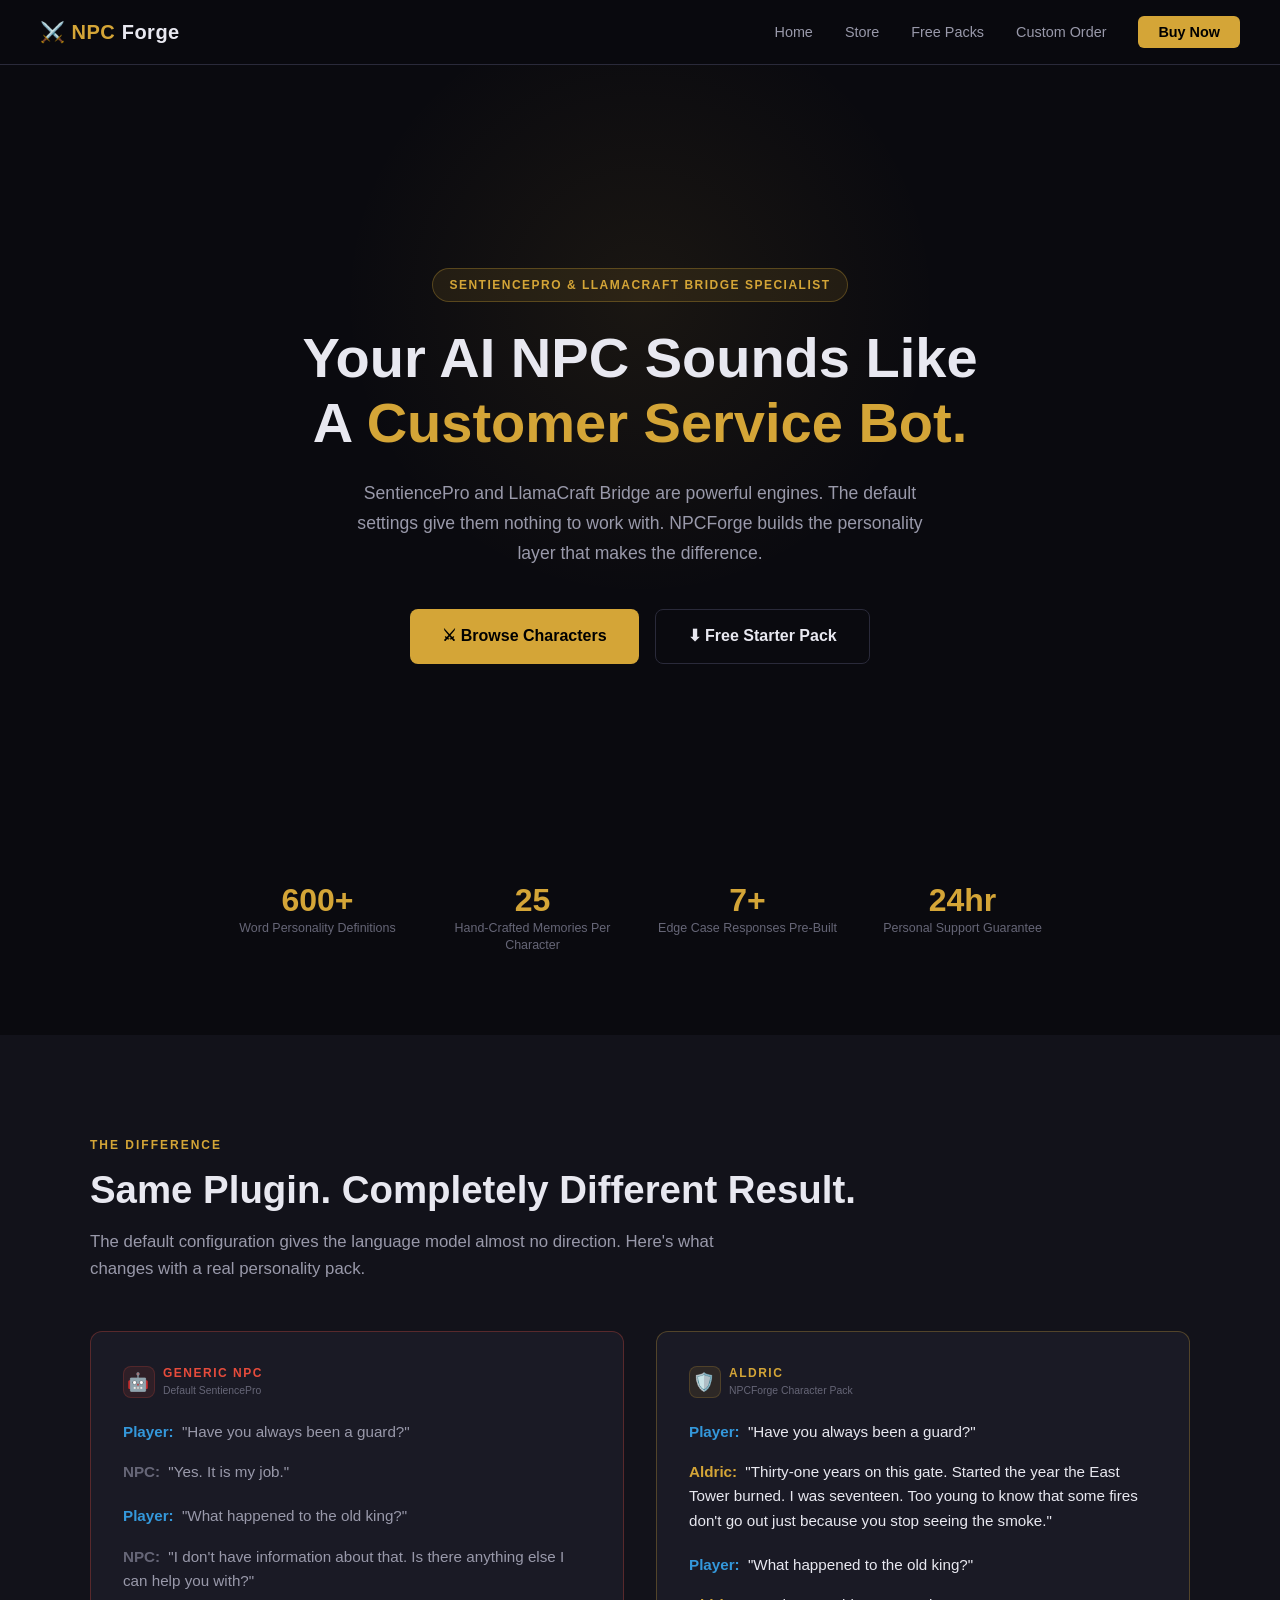
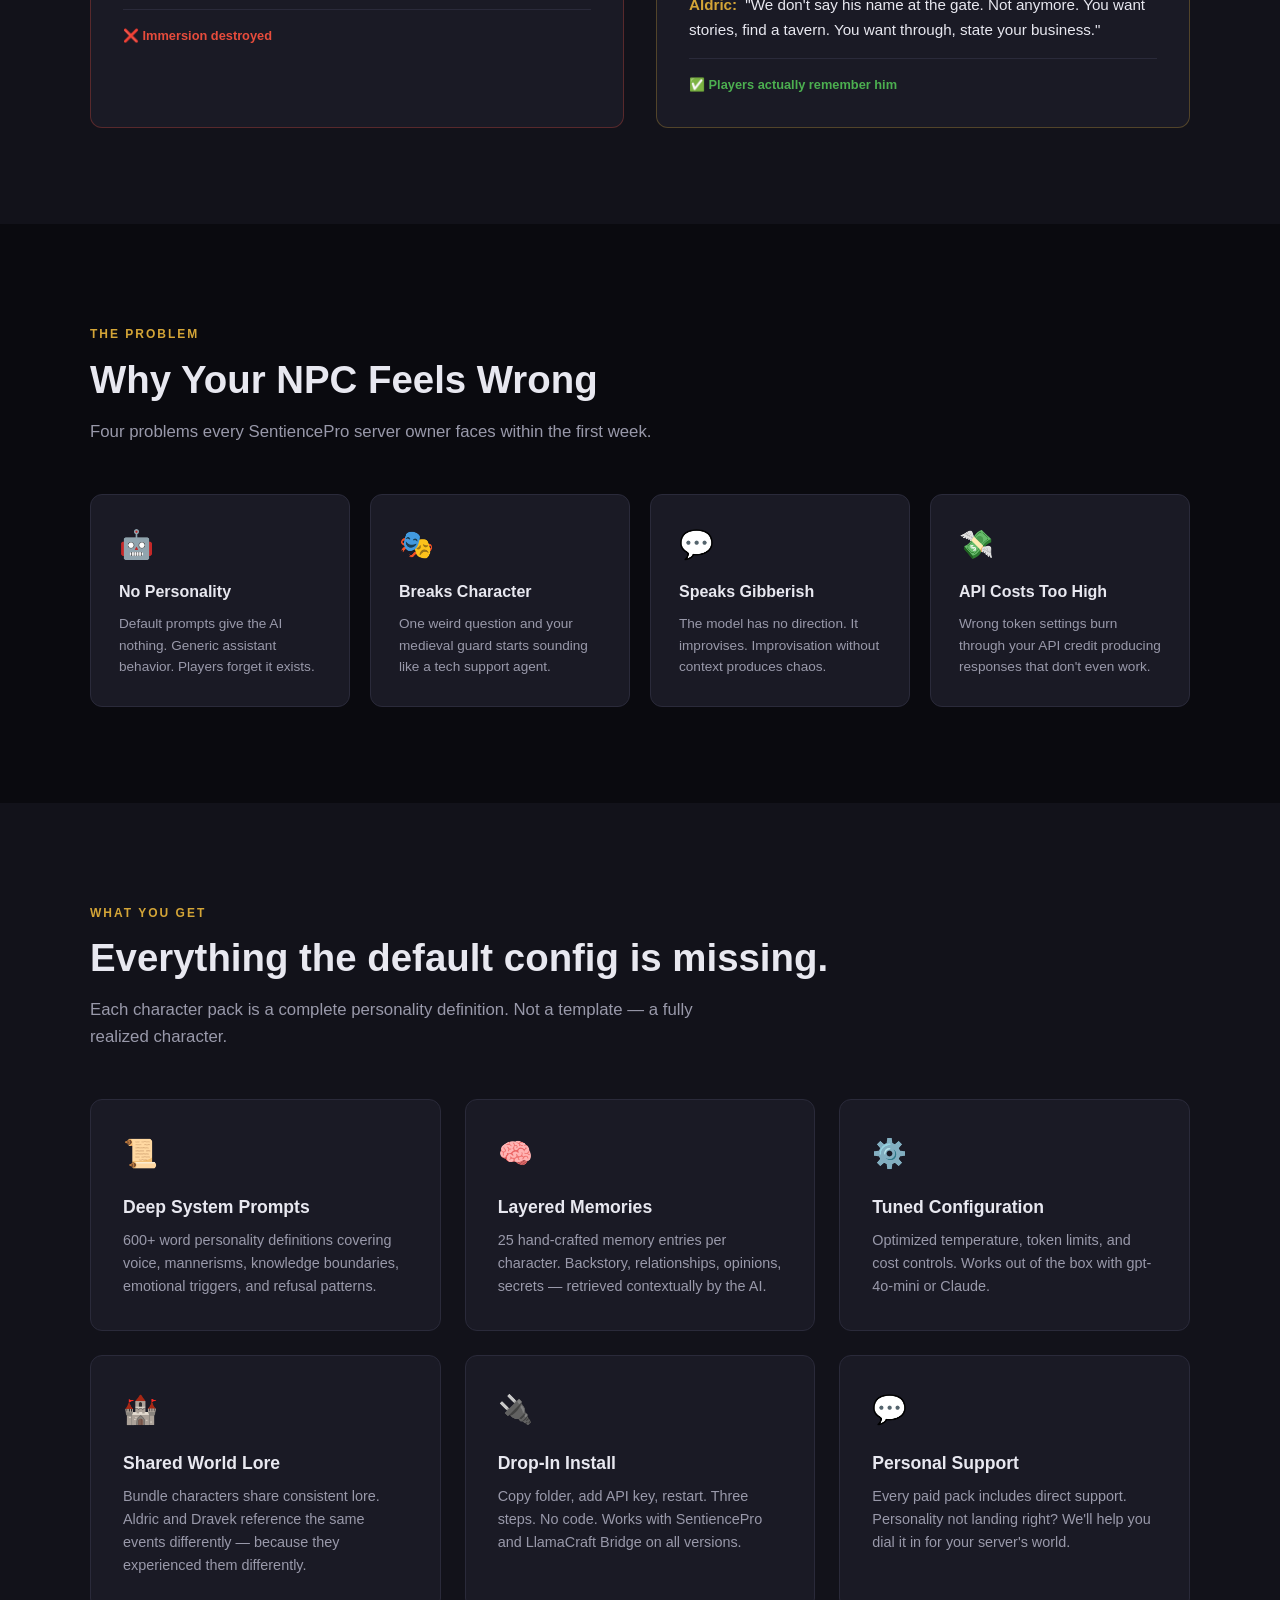
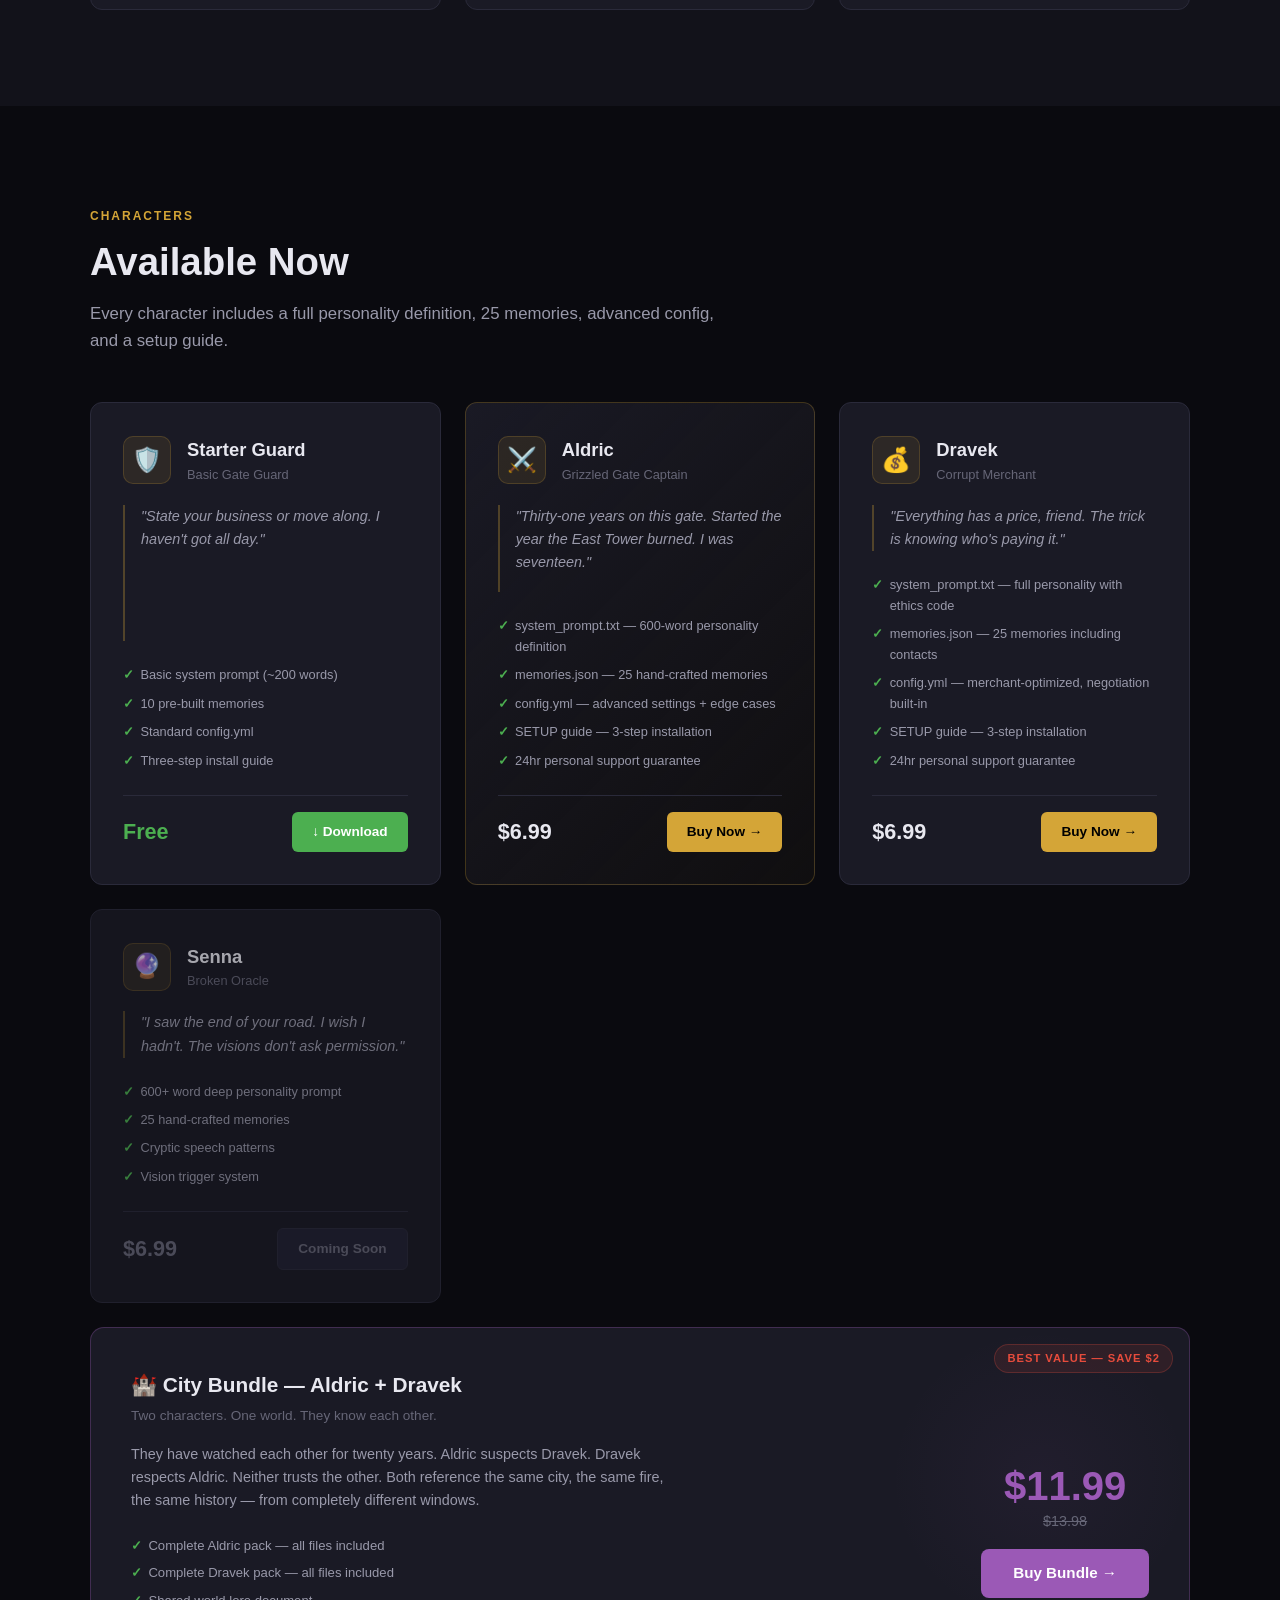
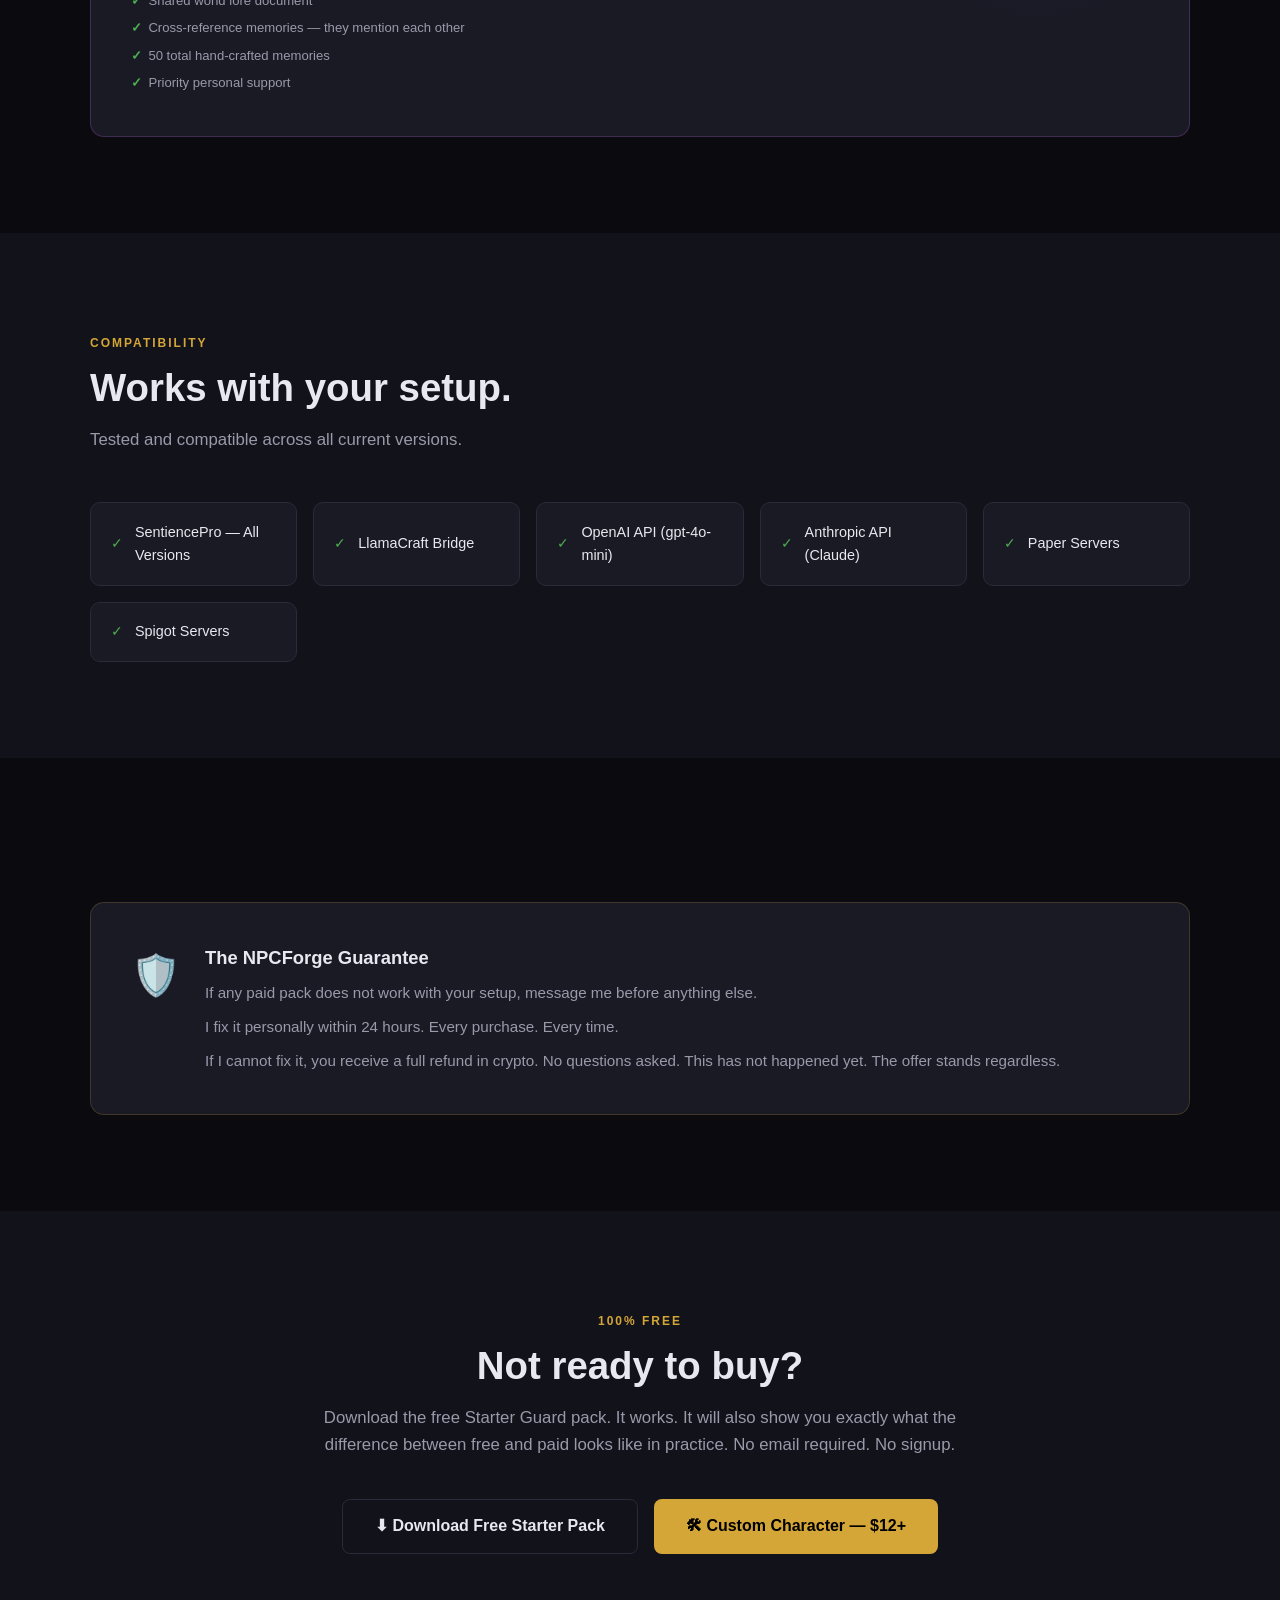
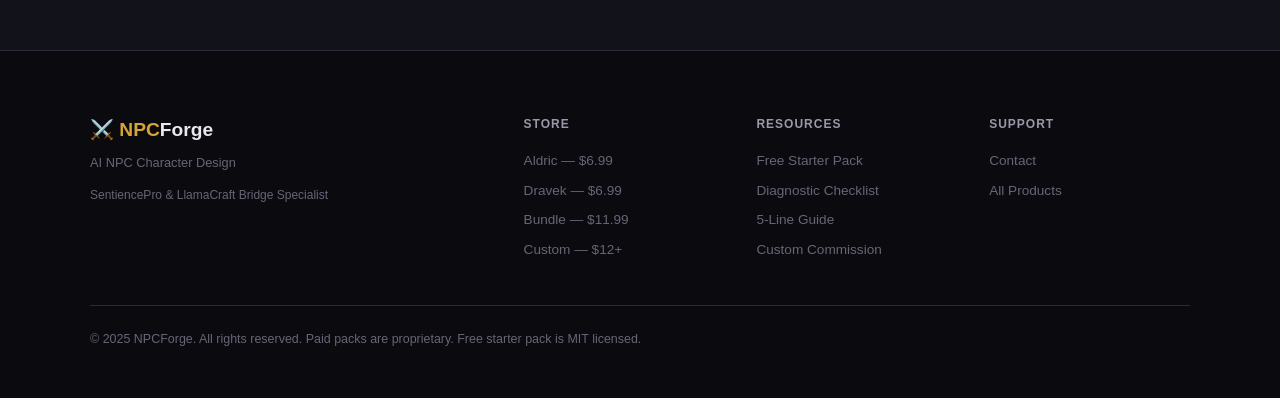
==== commit 9b48a26c: "Update index.html" ====
--- a/index.html
+++ b/index.html
@@ -1,163 +1,902 @@
 <!DOCTYPE html>
 <html lang="en">
 <head>
-<meta charset="UTF-8">
-<meta name="viewport" content="width=device-width, initial-scale=1.0">
-<title>NPCForge &#8212; AI NPC Personality Engine</title>
-<meta name="description" content="Stop your AI NPCs from sounding like customer service bots. Deep personality packs for SentiencePro and LlamaCraft Bridge.">
-<meta name="keywords" content="NPCForge, SentiencePro, LlamaCraft, Minecraft NPC, AI NPC, personality engine">
-<meta property="og:title" content="NPCForge &#8212; AI NPC Characters That Actually Feel Human">
-<meta property="og:description" content="Your AI NPC sounds like a customer service bot. We fix that.">
-<meta property="og:type" content="website">
-<meta property="og:url" content="https://shakskin.github.io/npcforge.github.io/">
-<link rel="canonical" href="https://shakskin.github.io/npcforge.github.io/">
-<style type="text/css">
-:root{--gold:#D4A537;--gold-light:#F2D06B;--gold-dark:#B8860B;--bg-primary:#0A0A0F;--bg-secondary:#12121A;--bg-card:#1A1A25;--bg-card-hover:#222233;--text-primary:#E8E8F0;--text-secondary:#9999AA;--text-muted:#666677;--border:#2A2A3A;--green:#4CAF50;--red:#E74C3C;--blue:#3498DB;--purple:#9B59B6}
-*,*::before,*::after{margin:0;padding:0;box-sizing:border-box}
-html{scroll-behavior:smooth}
-body{font-family:'Segoe UI',-apple-system,BlinkMacSystemFont,sans-serif;background:var(--bg-primary);color:var(--text-primary);line-height:1.6;overflow-x:hidden}
-nav{position:fixed;top:0;left:0;right:0;z-index:1000;background:rgba(10,10,15,0.95);backdrop-filter:blur(12px);border-bottom:1px solid var(--border);padding:0 2rem}
-.nav-inner{max-width:1200px;margin:0 auto;display:flex;justify-content:space-between;align-items:center;height:64px}
-.nav-logo{font-size:1.25rem;font-weight:700;color:var(--gold);text-decoration:none;letter-spacing:0.5px;display:flex;align-items:center;gap:0.4rem}
-.nav-logo span{color:var(--text-primary)}
-.nav-links{display:flex;gap:2rem;list-style:none;align-items:center}
-.nav-links a{color:var(--text-secondary);text-decoration:none;font-size:0.9rem;font-weight:500;transition:color 0.2s}
-.nav-links a:hover{color:var(--gold)}
-.nav-links .nav-cta{background:var(--gold);color:#000;padding:0.5rem 1.25rem;border-radius:6px;font-weight:600;transition:background 0.2s}
-.nav-links .nav-cta:hover{background:var(--gold-light);color:#000}
-.nav-toggle{display:none;background:none;border:none;color:var(--text-primary);font-size:1.5rem;cursor:pointer}
-.hero{min-height:100vh;display:flex;align-items:center;justify-content:center;text-align:center;padding:6rem 2rem 4rem;position:relative}
-.hero::before{content:'';position:absolute;top:0;left:50%;transform:translateX(-50%);width:600px;height:600px;background:radial-gradient(circle,rgba(212,165,55,0.08) 0%,transparent 70%);pointer-events:none}
-.hero-content{max-width:800px;position:relative;z-index:1}
-.hero-badge{display:inline-block;background:rgba(212,165,55,0.1);border:1px solid rgba(212,165,55,0.3);color:var(--gold);padding:0.4rem 1rem;border-radius:50px;font-size:0.75rem;font-weight:600;letter-spacing:1.5px;text-transform:uppercase;margin-bottom:1.5rem}
-.hero h1{font-size:clamp(2.2rem,5vw,3.5rem);font-weight:800;line-height:1.15;margin-bottom:1.5rem}
-.hero h1 .highlight{color:var(--gold)}
-.hero-sub{font-size:1.1rem;color:var(--text-secondary);max-width:600px;margin:0 auto 2.5rem;line-height:1.7}
-.hero-buttons{display:flex;gap:1rem;justify-content:center;flex-wrap:wrap}
-.btn{display:inline-flex;align-items:center;gap:0.5rem;padding:0.85rem 2rem;border-radius:8px;font-size:1rem;font-weight:600;text-decoration:none;border:none;cursor:pointer;transition:all 0.2s}
-.btn-primary{background:var(--gold);color:#000}
-.btn-primary:hover{background:var(--gold-light);transform:translateY(-2px);box-shadow:0 8px 25px rgba(212,165,55,0.25)}
-.btn-secondary{background:transparent;color:var(--text-primary);border:1px solid var(--border)}
-.btn-secondary:hover{border-color:var(--gold);color:var(--gold);transform:translateY(-2px)}
-.stats-bar{max-width:900px;margin:-2rem auto 0;padding:0 2rem 4rem;display:grid;grid-template-columns:repeat(4,1fr);gap:1.5rem;text-align:center;position:relative;z-index:1}
-.stat-item{padding:1rem 0}
-.stat-number{font-size:2rem;font-weight:800;color:var(--gold);line-height:1;margin-bottom:0.25rem}
-.stat-label{font-size:0.78rem;color:var(--text-muted);line-height:1.4}
-.section{padding:6rem 2rem}
-.section-inner{max-width:1100px;margin:0 auto}
-.section-label{display:inline-block;color:var(--gold);font-size:0.75rem;font-weight:700;letter-spacing:2px;text-transform:uppercase;margin-bottom:0.75rem}
-.section-title{font-size:clamp(1.6rem,3.5vw,2.4rem);font-weight:700;margin-bottom:1rem;line-height:1.2}
-.section-desc{color:var(--text-secondary);font-size:1.05rem;max-width:650px;margin-bottom:3rem}
-.comparison{background:var(--bg-secondary)}
-.compare-grid{display:grid;grid-template-columns:1fr 1fr;gap:2rem}
-.compare-card{background:var(--bg-card);border:1px solid var(--border);border-radius:12px;padding:2rem}
-.compare-card.bad{border-color:rgba(231,76,60,0.3)}
-.compare-card.good{border-color:rgba(212,165,55,0.3)}
-.compare-label{font-size:0.75rem;font-weight:700;letter-spacing:1.5px;text-transform:uppercase;margin-bottom:1.25rem;display:flex;align-items:center;gap:0.5rem}
-.compare-card.bad .compare-label{color:var(--red)}
-.compare-card.good .compare-label{color:var(--gold)}
-.compare-icon{width:32px;height:32px;border-radius:8px;display:flex;align-items:center;justify-content:center;font-size:1.1rem}
-.compare-card.bad .compare-icon{background:rgba(231,76,60,0.1);border:1px solid rgba(231,76,60,0.2)}
-.compare-card.good .compare-icon{background:rgba(212,165,55,0.1);border:1px solid rgba(212,165,55,0.2)}
-.chat-line{margin-bottom:1rem;font-size:0.95rem;line-height:1.6}
-.chat-line .speaker{font-weight:700;margin-right:0.25rem}
-.chat-line .speaker.player{color:var(--blue)}
-.chat-line .speaker.npc{color:var(--text-muted)}
-.compare-card.good .chat-line .speaker.npc{color:var(--gold)}
-.chat-line .dialogue{color:var(--text-secondary)}
-.compare-card.good .chat-line .dialogue{color:var(--text-primary)}
-.compare-verdict{margin-top:1rem;padding-top:1rem;border-top:1px solid var(--border);font-size:0.8rem;font-weight:600;display:flex;align-items:center;gap:0.5rem}
-.compare-card.bad .compare-verdict{color:var(--red)}
-.compare-card.good .compare-verdict{color:var(--green)}
-.problems-grid{display:grid;grid-template-columns:repeat(4,1fr);gap:1.25rem}
-.problem-card{background:var(--bg-card);border:1px solid var(--border);border-radius:12px;padding:1.75rem;transition:border-color 0.2s,transform 0.2s}
-.problem-card:hover{border-color:rgba(212,165,55,0.3);transform:translateY(-3px)}
-.problem-icon{font-size:1.75rem;margin-bottom:0.75rem}
-.problem-card h3{font-size:1rem;font-weight:600;margin-bottom:0.5rem}
-.problem-card p{color:var(--text-secondary);font-size:0.85rem;line-height:1.6}
-.features-grid{display:grid;grid-template-columns:repeat(3,1fr);gap:1.5rem}
-.feature-card{background:var(--bg-card);border:1px solid var(--border);border-radius:12px;padding:2rem;transition:border-color 0.2s,transform 0.2s}
-.feature-card:hover{border-color:rgba(212,165,55,0.3);transform:translateY(-3px)}
-.feature-icon{font-size:1.75rem;margin-bottom:1rem}
-.feature-card h3{font-size:1.1rem;margin-bottom:0.5rem;font-weight:600}
-.feature-card p{color:var(--text-secondary);font-size:0.9rem;line-height:1.6}
-.characters-layout{display:grid;grid-template-columns:repeat(3,1fr);grid-template-rows:auto auto;gap:1.5rem}
-.char-card{background:var(--bg-card);border:1px solid var(--border);border-radius:12px;padding:2rem;transition:border-color 0.2s,transform 0.2s;display:flex;flex-direction:column}
-.char-card:hover{border-color:rgba(212,165,55,0.3);transform:translateY(-3px)}
-.char-card.featured-char{border-color:rgba(212,165,55,0.25);background:linear-gradient(135deg,var(--bg-card) 0%,rgba(212,165,55,0.03) 100%)}
-.char-card.card-starter{grid-column:1;grid-row:1}
-.char-card.card-aldric{grid-column:2;grid-row:1}
-.char-card.card-dravek{grid-column:3;grid-row:1}
-.char-card.card-senna{grid-column:1;grid-row:2}
-.bundle-card{grid-column:2/4;grid-row:2}
-.char-header{display:flex;align-items:center;gap:1rem;margin-bottom:1.25rem}
-.char-avatar{width:48px;height:48px;border-radius:10px;background:rgba(212,165,55,0.1);border:1px solid rgba(212,165,55,0.2);display:flex;align-items:center;justify-content:center;font-size:1.5rem;flex-shrink:0}
-.char-name{font-size:1.15rem;font-weight:700}
-.char-role{font-size:0.8rem;color:var(--text-muted)}
-.char-quote{color:var(--text-secondary);font-style:italic;font-size:0.9rem;line-height:1.6;margin-bottom:1.25rem;padding-left:1rem;border-left:2px solid rgba(212,165,55,0.3);flex:1}
-.char-includes{list-style:none;margin-bottom:1.25rem}
-.char-includes li{font-size:0.8rem;color:var(--text-secondary);padding:0.25rem 0;display:flex;align-items:flex-start;gap:0.4rem}
-.char-includes li::before{content:'\2713';color:var(--green);font-weight:700;flex-shrink:0}
-.char-footer{display:flex;align-items:center;justify-content:space-between;margin-top:auto;padding-top:1rem;border-top:1px solid var(--border)}
-.char-price{font-size:1.35rem;font-weight:800}
-.char-price.free{color:var(--green)}
-.char-price .original{font-size:0.85rem;color:var(--text-muted);text-decoration:line-through;margin-left:0.4rem;font-weight:400}
-.char-btn{display:inline-flex;align-items:center;gap:0.3rem;padding:0.55rem 1.25rem;border-radius:6px;font-size:0.85rem;font-weight:600;text-decoration:none;transition:all 0.2s}
-.char-btn-gold{background:var(--gold);color:#000}
-.char-btn-gold:hover{background:var(--gold-light);transform:translateY(-1px)}
-.char-btn-green{background:var(--green);color:#fff}
-.char-btn-green:hover{background:#5cc760;transform:translateY(-1px)}
-.char-btn-disabled{background:var(--bg-card-hover);color:var(--text-muted);cursor:not-allowed;border:1px solid var(--border)}
-.bundle-card{background:var(--bg-card);border:1px solid rgba(155,89,182,0.3);border-radius:14px;padding:2rem;display:grid;grid-template-columns:1fr auto;gap:2rem;align-items:center;position:relative;overflow:hidden;transition:border-color 0.2s,transform 0.2s}
-.bundle-card:hover{border-color:rgba(155,89,182,0.5);transform:translateY(-3px)}
-.bundle-card::before{content:'';position:absolute;top:0;right:0;width:300px;height:300px;background:radial-gradient(circle,rgba(155,89,182,0.06) 0%,transparent 70%);pointer-events:none}
-.bundle-badge{position:absolute;top:1rem;right:1rem;background:rgba(231,76,60,0.1);color:var(--red);border:1px solid rgba(231,76,60,0.25);font-size:0.7rem;font-weight:700;letter-spacing:1px;text-transform:uppercase;padding:0.3rem 0.75rem;border-radius:50px;z-index:1}
-.bundle-left{position:relative;z-index:1}
-.bundle-left h3{font-size:1.2rem;font-weight:700;margin-bottom:0.25rem}
-.bundle-left .bundle-role{color:var(--text-muted);font-size:0.82rem;margin-bottom:0.75rem}
-.bundle-left .bundle-desc{color:var(--text-secondary);font-size:0.85rem;line-height:1.6;margin-bottom:1rem}
-.bundle-left .bundle-includes{list-style:none}
-.bundle-left .bundle-includes li{font-size:0.78rem;color:var(--text-secondary);padding:0.15rem 0;display:flex;gap:0.4rem}
-.bundle-left .bundle-includes li::before{content:'\2713';color:var(--green);font-weight:700;flex-shrink:0}
-.bundle-right{text-align:center;position:relative;z-index:1;flex-shrink:0}
-.bundle-right .bundle-price{font-size:2.2rem;font-weight:800;color:#9B59B6;line-height:1;margin-bottom:0.2rem}
-.bundle-right .bundle-original{font-size:0.85rem;color:var(--text-muted);text-decoration:line-through;margin-bottom:0.85rem}
-.bundle-right .bundle-btn{display:inline-flex;align-items:center;gap:0.4rem;padding:0.7rem 1.75rem;background:#9B59B6;color:#fff;border-radius:8px;font-size:0.9rem;font-weight:600;text-decoration:none;transition:all 0.2s}
-.bundle-right .bundle-btn:hover{background:#a96bc4;transform:translateY(-2px);box-shadow:0 8px 25px rgba(155,89,182,0.25)}
-.compat-grid{display:grid;grid-template-columns:repeat(auto-fit,minmax(200px,1fr));gap:1rem}
-.compat-item{display:flex;align-items:center;gap:0.75rem;background:var(--bg-card);border:1px solid var(--border);border-radius:10px;padding:1.1rem 1.25rem}
-.compat-check{color:var(--green);font-size:1.1rem;font-weight:700}
-.compat-item span{font-size:0.9rem;font-weight:500}
-.guarantee{background:var(--bg-card);border:1px solid rgba(212,165,55,0.2);border-radius:14px;padding:2.5rem;display:flex;gap:1.5rem;align-items:flex-start;margin-top:3rem}
-.guarantee-icon{font-size:2.5rem;flex-shrink:0}
-.guarantee h3{font-size:1.15rem;font-weight:700;margin-bottom:0.5rem}
-.guarantee p{color:var(--text-secondary);font-size:0.95rem;line-height:1.7;margin-bottom:0.5rem}
-.guarantee p:last-child{margin-bottom:0}
-.cta-section{text-align:center;background:var(--bg-secondary)}
-.cta-section .section-title{max-width:600px;margin:0 auto 1rem}
-.cta-section .section-desc{margin:0 auto 2.5rem;text-align:center}
-footer{padding:4rem 2rem 3rem;border-top:1px solid var(--border)}
-.footer-inner{max-width:1100px;margin:0 auto}
-.footer-grid{display:grid;grid-template-columns:2fr 1fr 1fr 1fr;gap:2rem;margin-bottom:2.5rem}
-.footer-brand .footer-logo{font-size:1.2rem;font-weight:700;color:var(--gold);margin-bottom:0.5rem}
-.footer-brand .footer-logo span{color:var(--text-primary)}
-.footer-brand p{font-size:0.8rem;color:var(--text-muted);line-height:1.6;margin-bottom:0.75rem}
-.footer-brand .footer-specialist{font-size:0.75rem;color:var(--text-muted)}
-.footer-col h4{font-size:0.75rem;font-weight:700;letter-spacing:1px;text-transform:uppercase;color:var(--text-secondary);margin-bottom:0.75rem}
-.footer-col a{display:block;color:var(--text-muted);text-decoration:none;font-size:0.85rem;padding:0.25rem 0;transition:color 0.2s}
-.footer-col a:hover{color:var(--gold)}
-.footer-bottom{border-top:1px solid var(--border);padding-top:1.5rem;display:flex;justify-content:space-between;align-items:center}
-.footer-copy{color:var(--text-muted);font-size:0.78rem}
-@media(max-width:900px){.compare-grid{grid-template-columns:1fr}.features-grid{grid-template-columns:1fr 1fr}.problems-grid{grid-template-columns:1fr 1fr}.stats-bar{grid-template-columns:repeat(2,1fr)}.characters-layout{grid-template-columns:1fr 1fr}.char-card.card-starter{grid-column:1;grid-row:1}.char-card.card-aldric{grid-column:2;grid-row:1}.char-card.card-dravek{grid-column:1;grid-row:2}.char-card.card-senna{grid-column:2;grid-row:2}.bundle-card{grid-column:1/3;grid-row:3}.footer-grid{grid-template-columns:1fr 1fr}}
-@media(max-width:650px){.nav-links{display:none;position:absolute;top:64px;left:0;right:0;background:rgba(10,10,15,0.98);flex-direction:column;padding:1.5rem 2rem;gap:1rem;border-bottom:1px solid var(--border)}.nav-links.open{display:flex}.nav-toggle{display:block}.features-grid{grid-template-columns:1fr}.problems-grid{grid-template-columns:1fr}.stats-bar{grid-template-columns:1fr 1fr;gap:1rem}.hero h1{font-size:2rem}.hero-sub{font-size:1rem}.btn{width:100%;justify-content:center}.hero-buttons{flex-direction:column}.characters-layout{grid-template-columns:1fr}.char-card.card-starter,.char-card.card-aldric,.char-card.card-dravek,.char-card.card-senna{grid-column:1;grid-row:auto}.bundle-card{grid-column:1;grid-row:auto;grid-template-columns:1fr;text-align:center}.bundle-right{margin-top:1rem}.char-footer{flex-direction:column;gap:0.75rem;text-align:center}.guarantee{flex-direction:column;text-align:center}.footer-grid{grid-template-columns:1fr}.footer-bottom{flex-direction:column;gap:0.75rem;text-align:center}}
-</style>
+    <meta charset="UTF-8">
+    <meta name="viewport" content="width=device-width, initial-scale=1.0">
+    <title>NPCForge — AI NPC Personality Engine</title>
+    <meta name="description" content="Stop your AI NPCs from sounding like customer service bots. Deep personality packs for SentiencePro and LlamaCraft Bridge.">
+    <meta name="keywords" content="NPCForge, SentiencePro, LlamaCraft, Minecraft NPC, AI NPC, personality engine">
+    <meta property="og:title" content="NPCForge — AI NPC Characters That Actually Feel Human">
+    <meta property="og:description" content="Your AI NPC sounds like a customer service bot. We fix that.">
+    <meta property="og:type" content="website">
+    <meta property="og:url" content="https://npcforge.github.io">
+    <link rel="canonical" href="https://npcforge.github.io">
+    <style>
+        :root {
+            --gold: #D4A537;
+            --gold-light: #F2D06B;
+            --gold-dark: #B8860B;
+            --bg-primary: #0A0A0F;
+            --bg-secondary: #12121A;
+            --bg-card: #1A1A25;
+            --bg-card-hover: #222233;
+            --text-primary: #E8E8F0;
+            --text-secondary: #9999AA;
+            --text-muted: #666677;
+            --border: #2A2A3A;
+            --green: #4CAF50;
+            --red: #E74C3C;
+            --blue: #3498DB;
+        }
+
+        *, *::before, *::after {
+            margin: 0;
+            padding: 0;
+            box-sizing: border-box;
+        }
+
+        html { scroll-behavior: smooth; }
+
+        body {
+            font-family: 'Segoe UI', -apple-system, BlinkMacSystemFont, sans-serif;
+            background: var(--bg-primary);
+            color: var(--text-primary);
+            line-height: 1.6;
+            overflow-x: hidden;
+        }
+
+        /* ══════════════════════════════════
+           NAV — SINGLE INSTANCE
+        ══════════════════════════════════ */
+        nav {
+            position: fixed;
+            top: 0; left: 0; right: 0;
+            z-index: 1000;
+            background: rgba(10, 10, 15, 0.95);
+            backdrop-filter: blur(12px);
+            border-bottom: 1px solid var(--border);
+            padding: 0 2rem;
+        }
+
+        .nav-inner {
+            max-width: 1200px;
+            margin: 0 auto;
+            display: flex;
+            justify-content: space-between;
+            align-items: center;
+            height: 64px;
+        }
+
+        .nav-logo {
+            font-size: 1.25rem;
+            font-weight: 700;
+            color: var(--gold);
+            text-decoration: none;
+            letter-spacing: 0.5px;
+            display: flex;
+            align-items: center;
+            gap: 0.4rem;
+        }
+
+        .nav-logo span { color: var(--text-primary); }
+
+        .nav-links {
+            display: flex;
+            gap: 2rem;
+            list-style: none;
+            align-items: center;
+        }
+
+        .nav-links a {
+            color: var(--text-secondary);
+            text-decoration: none;
+            font-size: 0.9rem;
+            font-weight: 500;
+            transition: color 0.2s;
+        }
+
+        .nav-links a:hover { color: var(--gold); }
+
+        .nav-links .nav-cta {
+            background: var(--gold);
+            color: #000;
+            padding: 0.5rem 1.25rem;
+            border-radius: 6px;
+            font-weight: 600;
+            transition: background 0.2s;
+        }
+
+        .nav-links .nav-cta:hover {
+            background: var(--gold-light);
+            color: #000;
+        }
+
+        .nav-toggle {
+            display: none;
+            background: none;
+            border: none;
+            color: var(--text-primary);
+            font-size: 1.5rem;
+            cursor: pointer;
+        }
+
+        /* ══════════════════════════════════
+           HERO
+        ══════════════════════════════════ */
+        .hero {
+            min-height: 100vh;
+            display: flex;
+            align-items: center;
+            justify-content: center;
+            text-align: center;
+            padding: 6rem 2rem 4rem;
+            position: relative;
+        }
+
+        .hero::before {
+            content: '';
+            position: absolute;
+            top: 0; left: 50%;
+            transform: translateX(-50%);
+            width: 600px; height: 600px;
+            background: radial-gradient(circle, rgba(212,165,55,0.08) 0%, transparent 70%);
+            pointer-events: none;
+        }
+
+        .hero-content {
+            max-width: 800px;
+            position: relative;
+            z-index: 1;
+        }
+
+        .hero-badge {
+            display: inline-block;
+            background: rgba(212,165,55,0.1);
+            border: 1px solid rgba(212,165,55,0.3);
+            color: var(--gold);
+            padding: 0.4rem 1rem;
+            border-radius: 50px;
+            font-size: 0.75rem;
+            font-weight: 600;
+            letter-spacing: 1.5px;
+            text-transform: uppercase;
+            margin-bottom: 1.5rem;
+        }
+
+        .hero h1 {
+            font-size: clamp(2.2rem, 5vw, 3.5rem);
+            font-weight: 800;
+            line-height: 1.15;
+            margin-bottom: 1.5rem;
+        }
+
+        .hero h1 .highlight { color: var(--gold); }
+
+        .hero-sub {
+            font-size: 1.1rem;
+            color: var(--text-secondary);
+            max-width: 600px;
+            margin: 0 auto 2.5rem;
+            line-height: 1.7;
+        }
+
+        .hero-buttons {
+            display: flex;
+            gap: 1rem;
+            justify-content: center;
+            flex-wrap: wrap;
+        }
+
+        .btn {
+            display: inline-flex;
+            align-items: center;
+            gap: 0.5rem;
+            padding: 0.85rem 2rem;
+            border-radius: 8px;
+            font-size: 1rem;
+            font-weight: 600;
+            text-decoration: none;
+            border: none;
+            cursor: pointer;
+            transition: all 0.2s;
+        }
+
+        .btn-primary {
+            background: var(--gold);
+            color: #000;
+        }
+
+        .btn-primary:hover {
+            background: var(--gold-light);
+            transform: translateY(-2px);
+            box-shadow: 0 8px 25px rgba(212,165,55,0.25);
+        }
+
+        .btn-secondary {
+            background: transparent;
+            color: var(--text-primary);
+            border: 1px solid var(--border);
+        }
+
+        .btn-secondary:hover {
+            border-color: var(--gold);
+            color: var(--gold);
+            transform: translateY(-2px);
+        }
+
+        /* ══════════════════════════════════
+           STATS BAR
+        ══════════════════════════════════ */
+        .stats-bar {
+            max-width: 900px;
+            margin: -2rem auto 0;
+            padding: 0 2rem 4rem;
+            display: grid;
+            grid-template-columns: repeat(4, 1fr);
+            gap: 1.5rem;
+            text-align: center;
+            position: relative;
+            z-index: 1;
+        }
+
+        .stat-item {
+            padding: 1rem 0;
+        }
+
+        .stat-number {
+            font-size: 2rem;
+            font-weight: 800;
+            color: var(--gold);
+            line-height: 1;
+            margin-bottom: 0.25rem;
+        }
+
+        .stat-label {
+            font-size: 0.78rem;
+            color: var(--text-muted);
+            line-height: 1.4;
+        }
+
+        /* ══════════════════════════════════
+           BEFORE / AFTER
+        ══════════════════════════════════ */
+        .section {
+            padding: 6rem 2rem;
+        }
+
+        .section-inner {
+            max-width: 1100px;
+            margin: 0 auto;
+        }
+
+        .section-label {
+            display: inline-block;
+            color: var(--gold);
+            font-size: 0.75rem;
+            font-weight: 700;
+            letter-spacing: 2px;
+            text-transform: uppercase;
+            margin-bottom: 0.75rem;
+        }
+
+        .section-title {
+            font-size: clamp(1.6rem, 3.5vw, 2.4rem);
+            font-weight: 700;
+            margin-bottom: 1rem;
+            line-height: 1.2;
+        }
+
+        .section-desc {
+            color: var(--text-secondary);
+            font-size: 1.05rem;
+            max-width: 650px;
+            margin-bottom: 3rem;
+        }
+
+        .comparison { background: var(--bg-secondary); }
+
+        .compare-grid {
+            display: grid;
+            grid-template-columns: 1fr 1fr;
+            gap: 2rem;
+        }
+
+        .compare-card {
+            background: var(--bg-card);
+            border: 1px solid var(--border);
+            border-radius: 12px;
+            padding: 2rem;
+        }
+
+        .compare-card.bad { border-color: rgba(231,76,60,0.3); }
+        .compare-card.good { border-color: rgba(212,165,55,0.3); }
+
+        .compare-label {
+            font-size: 0.75rem;
+            font-weight: 700;
+            letter-spacing: 1.5px;
+            text-transform: uppercase;
+            margin-bottom: 1.25rem;
+            display: flex;
+            align-items: center;
+            gap: 0.5rem;
+        }
+
+        .compare-card.bad .compare-label { color: var(--red); }
+        .compare-card.good .compare-label { color: var(--gold); }
+
+        .compare-card.bad .compare-icon {
+            width: 32px; height: 32px;
+            border-radius: 8px;
+            background: rgba(231,76,60,0.1);
+            border: 1px solid rgba(231,76,60,0.2);
+            display: flex; align-items: center; justify-content: center;
+            font-size: 1.1rem;
+        }
+
+        .compare-card.good .compare-icon {
+            width: 32px; height: 32px;
+            border-radius: 8px;
+            background: rgba(212,165,55,0.1);
+            border: 1px solid rgba(212,165,55,0.2);
+            display: flex; align-items: center; justify-content: center;
+            font-size: 1.1rem;
+        }
+
+        .chat-line { margin-bottom: 1rem; font-size: 0.95rem; line-height: 1.6; }
+        .chat-line .speaker { font-weight: 700; margin-right: 0.25rem; }
+        .chat-line .speaker.player { color: var(--blue); }
+        .chat-line .speaker.npc { color: var(--text-muted); }
+        .compare-card.good .chat-line .speaker.npc { color: var(--gold); }
+        .chat-line .dialogue { color: var(--text-secondary); }
+        .compare-card.good .chat-line .dialogue { color: var(--text-primary); }
+
+        .compare-verdict {
+            margin-top: 1rem;
+            padding-top: 1rem;
+            border-top: 1px solid var(--border);
+            font-size: 0.8rem;
+            font-weight: 600;
+            display: flex;
+            align-items: center;
+            gap: 0.5rem;
+        }
+
+        .compare-card.bad .compare-verdict { color: var(--red); }
+        .compare-card.good .compare-verdict { color: var(--green); }
+
+        /* ══════════════════════════════════
+           PROBLEMS
+        ══════════════════════════════════ */
+        .problems-grid {
+            display: grid;
+            grid-template-columns: repeat(4, 1fr);
+            gap: 1.25rem;
+        }
+
+        .problem-card {
+            background: var(--bg-card);
+            border: 1px solid var(--border);
+            border-radius: 12px;
+            padding: 1.75rem;
+            transition: border-color 0.2s, transform 0.2s;
+        }
+
+        .problem-card:hover {
+            border-color: rgba(212,165,55,0.3);
+            transform: translateY(-3px);
+        }
+
+        .problem-icon {
+            font-size: 1.75rem;
+            margin-bottom: 0.75rem;
+        }
+
+        .problem-card h3 {
+            font-size: 1rem;
+            font-weight: 600;
+            margin-bottom: 0.5rem;
+        }
+
+        .problem-card p {
+            color: var(--text-secondary);
+            font-size: 0.85rem;
+            line-height: 1.6;
+        }
+
+        /* ══════════════════════════════════
+           FEATURES
+        ══════════════════════════════════ */
+        .features-grid {
+            display: grid;
+            grid-template-columns: repeat(3, 1fr);
+            gap: 1.5rem;
+        }
+
+        .feature-card {
+            background: var(--bg-card);
+            border: 1px solid var(--border);
+            border-radius: 12px;
+            padding: 2rem;
+            transition: border-color 0.2s, transform 0.2s;
+        }
+
+        .feature-card:hover {
+            border-color: rgba(212,165,55,0.3);
+            transform: translateY(-3px);
+        }
+
+        .feature-icon { font-size: 1.75rem; margin-bottom: 1rem; }
+        .feature-card h3 { font-size: 1.1rem; margin-bottom: 0.5rem; font-weight: 600; }
+        .feature-card p { color: var(--text-secondary); font-size: 0.9rem; line-height: 1.6; }
+
+        /* ══════════════════════════════════
+           CHARACTERS
+        ══════════════════════════════════ */
+        .characters-grid {
+            display: grid;
+            grid-template-columns: repeat(auto-fit, minmax(300px, 1fr));
+            gap: 1.5rem;
+        }
+
+        .char-card {
+            background: var(--bg-card);
+            border: 1px solid var(--border);
+            border-radius: 12px;
+            padding: 2rem;
+            transition: border-color 0.2s, transform 0.2s;
+            display: flex;
+            flex-direction: column;
+        }
+
+        .char-card:hover {
+            border-color: rgba(212,165,55,0.3);
+            transform: translateY(-3px);
+        }
+
+        .char-card.featured-char {
+            border-color: rgba(212,165,55,0.25);
+            background: linear-gradient(135deg, var(--bg-card) 0%, rgba(212,165,55,0.03) 100%);
+        }
+
+        .char-header {
+            display: flex;
+            align-items: center;
+            gap: 1rem;
+            margin-bottom: 1.25rem;
+        }
+
+        .char-avatar {
+            width: 48px; height: 48px;
+            border-radius: 10px;
+            background: rgba(212,165,55,0.1);
+            border: 1px solid rgba(212,165,55,0.2);
+            display: flex; align-items: center; justify-content: center;
+            font-size: 1.5rem;
+            flex-shrink: 0;
+        }
+
+        .char-name { font-size: 1.15rem; font-weight: 700; }
+        .char-role { font-size: 0.8rem; color: var(--text-muted); }
+
+        .char-quote {
+            color: var(--text-secondary);
+            font-style: italic;
+            font-size: 0.9rem;
+            line-height: 1.6;
+            margin-bottom: 1.25rem;
+            padding-left: 1rem;
+            border-left: 2px solid rgba(212,165,55,0.3);
+            flex: 1;
+        }
+
+        .char-includes {
+            list-style: none;
+            margin-bottom: 1.25rem;
+        }
+
+        .char-includes li {
+            font-size: 0.8rem;
+            color: var(--text-secondary);
+            padding: 0.25rem 0;
+            display: flex;
+            align-items: flex-start;
+            gap: 0.4rem;
+        }
+
+        .char-includes li::before {
+            content: '✓';
+            color: var(--green);
+            font-weight: 700;
+            flex-shrink: 0;
+        }
+
+        .char-footer {
+            display: flex;
+            align-items: center;
+            justify-content: space-between;
+            margin-top: auto;
+            padding-top: 1rem;
+            border-top: 1px solid var(--border);
+        }
+
+        .char-price { font-size: 1.35rem; font-weight: 800; }
+        .char-price.free { color: var(--green); }
+        .char-price .original {
+            font-size: 0.85rem; color: var(--text-muted);
+            text-decoration: line-through; margin-left: 0.4rem; font-weight: 400;
+        }
+
+        .char-meta {
+            display: flex;
+            gap: 0.5rem;
+            flex-wrap: wrap;
+        }
+
+        .char-tag {
+            font-size: 0.7rem;
+            padding: 0.25rem 0.6rem;
+            border-radius: 50px;
+            background: rgba(212,165,55,0.08);
+            color: var(--gold);
+            border: 1px solid rgba(212,165,55,0.15);
+        }
+
+        .char-tag.free-tag {
+            background: rgba(76,175,80,0.08);
+            color: var(--green);
+            border-color: rgba(76,175,80,0.15);
+        }
+
+        .char-tag.soon-tag {
+            background: rgba(102,102,119,0.08);
+            color: var(--text-muted);
+            border-color: rgba(102,102,119,0.15);
+        }
+
+        .char-btn {
+            display: inline-flex;
+            align-items: center;
+            gap: 0.3rem;
+            padding: 0.55rem 1.25rem;
+            border-radius: 6px;
+            font-size: 0.85rem;
+            font-weight: 600;
+            text-decoration: none;
+            transition: all 0.2s;
+        }
+
+        .char-btn-gold { background: var(--gold); color: #000; }
+        .char-btn-gold:hover { background: var(--gold-light); transform: translateY(-1px); }
+        .char-btn-green { background: var(--green); color: #fff; }
+        .char-btn-green:hover { background: #5cc760; transform: translateY(-1px); }
+        .char-btn-disabled { background: var(--bg-card-hover); color: var(--text-muted); cursor: not-allowed; border: 1px solid var(--border); }
+
+        /* Bundle Card — full width */
+        .bundle-card {
+            background: var(--bg-card);
+            border: 1px solid rgba(155,89,182,0.3);
+            border-radius: 14px;
+            padding: 2.5rem;
+            margin-top: 1.5rem;
+            display: grid;
+            grid-template-columns: 1fr auto;
+            gap: 2rem;
+            align-items: center;
+            position: relative;
+            overflow: hidden;
+        }
+
+        .bundle-card::before {
+            content: '';
+            position: absolute;
+            top: 0; right: 0;
+            width: 300px; height: 300px;
+            background: radial-gradient(circle, rgba(155,89,182,0.06) 0%, transparent 70%);
+            pointer-events: none;
+        }
+
+        .bundle-badge {
+            position: absolute;
+            top: 1rem; right: 1rem;
+            background: rgba(231,76,60,0.1);
+            color: var(--red);
+            border: 1px solid rgba(231,76,60,0.25);
+            font-size: 0.7rem;
+            font-weight: 700;
+            letter-spacing: 1px;
+            text-transform: uppercase;
+            padding: 0.3rem 0.75rem;
+            border-radius: 50px;
+        }
+
+        .bundle-left h3 {
+            font-size: 1.3rem;
+            font-weight: 700;
+            margin-bottom: 0.25rem;
+        }
+
+        .bundle-left .bundle-role {
+            color: var(--text-muted);
+            font-size: 0.85rem;
+            margin-bottom: 1rem;
+        }
+
+        .bundle-left .bundle-desc {
+            color: var(--text-secondary);
+            font-size: 0.9rem;
+            line-height: 1.6;
+            margin-bottom: 1.25rem;
+            max-width: 550px;
+        }
+
+        .bundle-left .bundle-includes {
+            list-style: none;
+            margin-bottom: 0;
+        }
+
+        .bundle-left .bundle-includes li {
+            font-size: 0.82rem;
+            color: var(--text-secondary);
+            padding: 0.2rem 0;
+            display: flex;
+            gap: 0.4rem;
+        }
+
+        .bundle-left .bundle-includes li::before {
+            content: '✓';
+            color: var(--green);
+            font-weight: 700;
+            flex-shrink: 0;
+        }
+
+        .bundle-right {
+            text-align: center;
+            position: relative;
+            z-index: 1;
+        }
+
+        .bundle-right .bundle-price {
+            font-size: 2.5rem;
+            font-weight: 800;
+            color: #9B59B6;
+            line-height: 1;
+            margin-bottom: 0.25rem;
+        }
+
+        .bundle-right .bundle-original {
+            font-size: 0.9rem;
+            color: var(--text-muted);
+            text-decoration: line-through;
+            margin-bottom: 1rem;
+        }
+
+        .bundle-right .bundle-btn {
+            display: inline-flex;
+            align-items: center;
+            gap: 0.4rem;
+            padding: 0.75rem 2rem;
+            background: #9B59B6;
+            color: #fff;
+            border-radius: 8px;
+            font-size: 0.95rem;
+            font-weight: 600;
+            text-decoration: none;
+            transition: all 0.2s;
+        }
+
+        .bundle-right .bundle-btn:hover {
+            background: #a96bc4;
+            transform: translateY(-2px);
+            box-shadow: 0 8px 25px rgba(155,89,182,0.25);
+        }
+
+        /* ══════════════════════════════════
+           COMPATIBILITY
+        ══════════════════════════════════ */
+        .compat-grid {
+            display: grid;
+            grid-template-columns: repeat(auto-fit, minmax(200px, 1fr));
+            gap: 1rem;
+        }
+
+        .compat-item {
+            display: flex;
+            align-items: center;
+            gap: 0.75rem;
+            background: var(--bg-card);
+            border: 1px solid var(--border);
+            border-radius: 10px;
+            padding: 1.1rem 1.25rem;
+        }
+
+        .compat-check { color: var(--green); font-size: 1.1rem; font-weight: 700; }
+        .compat-item span { font-size: 0.9rem; font-weight: 500; }
+
+        /* ══════════════════════════════════
+           GUARANTEE
+        ══════════════════════════════════ */
+        .guarantee {
+            background: var(--bg-card);
+            border: 1px solid rgba(212,165,55,0.2);
+            border-radius: 14px;
+            padding: 2.5rem;
+            display: flex;
+            gap: 1.5rem;
+            align-items: flex-start;
+            margin-top: 3rem;
+        }
+
+        .guarantee-icon {
+            font-size: 2.5rem;
+            flex-shrink: 0;
+        }
+
+        .guarantee h3 {
+            font-size: 1.15rem;
+            font-weight: 700;
+            margin-bottom: 0.5rem;
+        }
+
+        .guarantee p {
+            color: var(--text-secondary);
+            font-size: 0.95rem;
+            line-height: 1.7;
+            margin-bottom: 0.5rem;
+        }
+
+        .guarantee p:last-child { margin-bottom: 0; }
+
+        /* ══════════════════════════════════
+           CTA
+        ══════════════════════════════════ */
+        .cta-section {
+            text-align: center;
+            background: var(--bg-secondary);
+        }
+
+        .cta-section .section-title {
+            max-width: 600px;
+            margin: 0 auto 1rem;
+        }
+
+        .cta-section .section-desc {
+            margin: 0 auto 2.5rem;
+            text-align: center;
+        }
+
+        /* ══════════════════════════════════
+           FOOTER — SINGLE INSTANCE
+        ══════════════════════════════════ */
+        footer {
+            padding: 4rem 2rem 3rem;
+            border-top: 1px solid var(--border);
+        }
+
+        .footer-inner {
+            max-width: 1100px;
+            margin: 0 auto;
+        }
+
+        .footer-grid {
+            display: grid;
+            grid-template-columns: 2fr 1fr 1fr 1fr;
+            gap: 2rem;
+            margin-bottom: 2.5rem;
+        }
+
+        .footer-brand .footer-logo {
+            font-size: 1.2rem;
+            font-weight: 700;
+            color: var(--gold);
+            margin-bottom: 0.5rem;
+        }
+
+        .footer-brand .footer-logo span { color: var(--text-primary); }
+
+        .footer-brand p {
+            font-size: 0.8rem;
+            color: var(--text-muted);
+            line-height: 1.6;
+            margin-bottom: 0.75rem;
+        }
+
+        .footer-brand .footer-specialist {
+            font-size: 0.75rem;
+            color: var(--text-muted);
+        }
+
+        .footer-col h4 {
+            font-size: 0.75rem;
+            font-weight: 700;
+            letter-spacing: 1px;
+            text-transform: uppercase;
+            color: var(--text-secondary);
+            margin-bottom: 0.75rem;
+        }
+
+        .footer-col a {
+            display: block;
+            color: var(--text-muted);
+            text-decoration: none;
+            font-size: 0.85rem;
+            padding: 0.25rem 0;
+            transition: color 0.2s;
+        }
+
+        .footer-col a:hover { color: var(--gold); }
+
+        .footer-bottom {
+            border-top: 1px solid var(--border);
+            padding-top: 1.5rem;
+            display: flex;
+            justify-content: space-between;
+            align-items: center;
+        }
+
+        .footer-copy {
+            color: var(--text-muted);
+            font-size: 0.78rem;
+        }
+
+        .footer-bbb {
+            color: var(--text-muted);
+            font-size: 0.78rem;
+            text-decoration: none;
+            transition: color 0.2s;
+        }
+
+        .footer-bbb:hover { color: var(--gold); }
+
+        /* ══════════════════════════════════
+           RESPONSIVE
+        ══════════════════════════════════ */
+        @media (max-width: 900px) {
+            .compare-grid { grid-template-columns: 1fr; }
+            .features-grid { grid-template-columns: 1fr 1fr; }
+            .problems-grid { grid-template-columns: 1fr 1fr; }
+            .stats-bar { grid-template-columns: repeat(2, 1fr); }
+            .bundle-card { grid-template-columns: 1fr; text-align: center; }
+            .bundle-right { margin-top: 1rem; }
+            .footer-grid { grid-template-columns: 1fr 1fr; }
+        }
+
+        @media (max-width: 650px) {
+            .nav-links {
+                display: none;
+                position: absolute;
+                top: 64px; left: 0; right: 0;
+                background: rgba(10,10,15,0.98);
+                flex-direction: column;
+                padding: 1.5rem 2rem;
+                gap: 1rem;
+                border-bottom: 1px solid var(--border);
+            }
+            .nav-links.open { display: flex; }
+            .nav-toggle { display: block; }
+            .features-grid { grid-template-columns: 1fr; }
+            .problems-grid { grid-template-columns: 1fr; }
+            .stats-bar { grid-template-columns: 1fr 1fr; gap: 1rem; }
+            .hero h1 { font-size: 2rem; }
+            .hero-sub { font-size: 1rem; }
+            .btn { width: 100%; justify-content: center; }
+            .hero-buttons { flex-direction: column; }
+            .char-footer { flex-direction: column; gap: 0.75rem; text-align: center; }
+            .guarantee { flex-direction: column; text-align: center; }
+            .footer-grid { grid-template-columns: 1fr; }
+            .footer-bottom { flex-direction: column; gap: 0.75rem; text-align: center; }
+        }
+    </style>
 </head>
 <body>
 
+<!-- ══════════════════════════════════
+     SINGLE NAV
+══════════════════════════════════ -->
 <nav>
     <div class="nav-inner">
-        <a href="index.html" class="nav-logo">&#9876;&#65039; NPC<span>Forge</span></a>
-        <button class="nav-toggle" onclick="document.querySelector('.nav-links').classList.toggle('open')" aria-label="Toggle navigation">&#9776;</button>
+        <a href="index.html" class="nav-logo">⚔️ NPC<span>Forge</span></a>
+        <button class="nav-toggle" onclick="document.querySelector('.nav-links').classList.toggle('open')" aria-label="Toggle navigation">☰</button>
         <ul class="nav-links">
             <li><a href="index.html">Home</a></li>
             <li><a href="store.html">Store</a></li>
@@ -168,18 +907,24 @@
     </div>
 </nav>
 
+<!-- ══════════════════════════════════
+     HERO
+══════════════════════════════════ -->
 <section class="hero">
     <div class="hero-content">
-        <div class="hero-badge">SentiencePro &#38; LlamaCraft Bridge Specialist</div>
+        <div class="hero-badge">SentiencePro &amp; LlamaCraft Bridge Specialist</div>
         <h1>Your AI NPC Sounds Like<br>A <span class="highlight">Customer Service Bot.</span></h1>
         <p class="hero-sub">SentiencePro and LlamaCraft Bridge are powerful engines. The default settings give them nothing to work with. NPCForge builds the personality layer that makes the difference.</p>
         <div class="hero-buttons">
-            <a href="store.html" class="btn btn-primary">&#9876; Browse Characters</a>
-            <a href="free.html" class="btn btn-secondary">&#11015; Free Starter Pack</a>
+            <a href="store.html" class="btn btn-primary">⚔ Browse Characters</a>
+            <a href="free.html" class="btn btn-secondary">⬇ Free Starter Pack</a>
         </div>
     </div>
 </section>
 
+<!-- ══════════════════════════════════
+     STATS
+══════════════════════════════════ -->
 <div class="stats-bar">
     <div class="stat-item">
         <div class="stat-number">600+</div>
@@ -199,15 +944,19 @@
     </div>
 </div>
 
+<!-- ══════════════════════════════════
+     BEFORE / AFTER
+══════════════════════════════════ -->
 <section class="section comparison">
     <div class="section-inner">
         <div class="section-label">The Difference</div>
         <h2 class="section-title">Same Plugin. Completely Different Result.</h2>
         <p class="section-desc">The default configuration gives the language model almost no direction. Here's what changes with a real personality pack.</p>
+
         <div class="compare-grid">
             <div class="compare-card bad">
                 <div class="compare-label">
-                    <div class="compare-icon">&#129302;</div>
+                    <div class="compare-icon">🤖</div>
                     <div>
                         <div>Generic NPC</div>
                         <div style="font-size:0.65rem;font-weight:400;letter-spacing:0;text-transform:none;color:var(--text-muted);">Default SentiencePro</div>
@@ -229,11 +978,12 @@
                     <span class="speaker npc">NPC:</span>
                     <span class="dialogue">"I don't have information about that. Is there anything else I can help you with?"</span>
                 </div>
-                <div class="compare-verdict">&#10060; Immersion destroyed</div>
-            </div>
+                <div class="compare-verdict">❌ Immersion destroyed</div>
+            </div>
+
             <div class="compare-card good">
                 <div class="compare-label">
-                    <div class="compare-icon">&#128737;&#65039;</div>
+                    <div class="compare-icon">🛡️</div>
                     <div>
                         <div>Aldric</div>
                         <div style="font-size:0.65rem;font-weight:400;letter-spacing:0;text-transform:none;color:var(--text-muted);">NPCForge Character Pack</div>
@@ -255,35 +1005,39 @@
                     <span class="speaker npc">Aldric:</span>
                     <span class="dialogue">"We don't say his name at the gate. Not anymore. You want stories, find a tavern. You want through, state your business."</span>
                 </div>
-                <div class="compare-verdict">&#9989; Players actually remember him</div>
+                <div class="compare-verdict">✅ Players actually remember him</div>
             </div>
         </div>
     </div>
 </section>
 
+<!-- ══════════════════════════════════
+     THE PROBLEMS
+══════════════════════════════════ -->
 <section class="section">
     <div class="section-inner">
         <div class="section-label">The Problem</div>
         <h2 class="section-title">Why Your NPC Feels Wrong</h2>
         <p class="section-desc">Four problems every SentiencePro server owner faces within the first week.</p>
+
         <div class="problems-grid">
             <div class="problem-card">
-                <div class="problem-icon">&#129302;</div>
+                <div class="problem-icon">🤖</div>
                 <h3>No Personality</h3>
                 <p>Default prompts give the AI nothing. Generic assistant behavior. Players forget it exists.</p>
             </div>
             <div class="problem-card">
-                <div class="problem-icon">&#127917;</div>
+                <div class="problem-icon">🎭</div>
                 <h3>Breaks Character</h3>
                 <p>One weird question and your medieval guard starts sounding like a tech support agent.</p>
             </div>
             <div class="problem-card">
-                <div class="problem-icon">&#128172;</div>
+                <div class="problem-icon">💬</div>
                 <h3>Speaks Gibberish</h3>
                 <p>The model has no direction. It improvises. Improvisation without context produces chaos.</p>
             </div>
             <div class="problem-card">
-                <div class="problem-icon">&#128184;</div>
+                <div class="problem-icon">💸</div>
                 <h3>API Costs Too High</h3>
                 <p>Wrong token settings burn through your API credit producing responses that don't even work.</p>
             </div>
@@ -291,39 +1045,43 @@
     </div>
 </section>
 
-<section class="section" style="background:var(--bg-secondary);">
+<!-- ══════════════════════════════════
+     FEATURES
+══════════════════════════════════ -->
+<section class="section" style="background: var(--bg-secondary);">
     <div class="section-inner">
         <div class="section-label">What You Get</div>
         <h2 class="section-title">Everything the default config is missing.</h2>
-        <p class="section-desc">Each character pack is a complete personality definition. Not a template &#8212; a fully realized character.</p>
+        <p class="section-desc">Each character pack is a complete personality definition. Not a template — a fully realized character.</p>
+
         <div class="features-grid">
             <div class="feature-card">
-                <div class="feature-icon">&#128220;</div>
+                <div class="feature-icon">📜</div>
                 <h3>Deep System Prompts</h3>
                 <p>600+ word personality definitions covering voice, mannerisms, knowledge boundaries, emotional triggers, and refusal patterns.</p>
             </div>
             <div class="feature-card">
-                <div class="feature-icon">&#129504;</div>
+                <div class="feature-icon">🧠</div>
                 <h3>Layered Memories</h3>
-                <p>25 hand-crafted memory entries per character. Backstory, relationships, opinions, secrets &#8212; retrieved contextually by the AI.</p>
+                <p>25 hand-crafted memory entries per character. Backstory, relationships, opinions, secrets — retrieved contextually by the AI.</p>
             </div>
             <div class="feature-card">
-                <div class="feature-icon">&#9881;&#65039;</div>
+                <div class="feature-icon">⚙️</div>
                 <h3>Tuned Configuration</h3>
                 <p>Optimized temperature, token limits, and cost controls. Works out of the box with gpt-4o-mini or Claude.</p>
             </div>
             <div class="feature-card">
-                <div class="feature-icon">&#127984;</div>
+                <div class="feature-icon">🏰</div>
                 <h3>Shared World Lore</h3>
-                <p>Bundle characters share consistent lore. Aldric and Dravek reference the same events differently &#8212; because they experienced them differently.</p>
+                <p>Bundle characters share consistent lore. Aldric and Dravek reference the same events differently — because they experienced them differently.</p>
             </div>
             <div class="feature-card">
-                <div class="feature-icon">&#128268;</div>
+                <div class="feature-icon">🔌</div>
                 <h3>Drop-In Install</h3>
                 <p>Copy folder, add API key, restart. Three steps. No code. Works with SentiencePro and LlamaCraft Bridge on all versions.</p>
             </div>
             <div class="feature-card">
-                <div class="feature-icon">&#128172;</div>
+                <div class="feature-icon">💬</div>
                 <h3>Personal Support</h3>
                 <p>Every paid pack includes direct support. Personality not landing right? We'll help you dial it in for your server's world.</p>
             </div>
@@ -331,15 +1089,21 @@
     </div>
 </section>
 
+<!-- ══════════════════════════════════
+     CHARACTERS
+══════════════════════════════════ -->
 <section class="section">
     <div class="section-inner">
         <div class="section-label">Characters</div>
         <h2 class="section-title">Available Now</h2>
         <p class="section-desc">Every character includes a full personality definition, 25 memories, advanced config, and a setup guide.</p>
-        <div class="characters-layout">
-            <div class="char-card card-starter">
+
+        <div class="characters-grid">
+
+            <!-- STARTER GUARD -->
+            <div class="char-card">
                 <div class="char-header">
-                    <div class="char-avatar">&#128737;&#65039;</div>
+                    <div class="char-avatar">🛡️</div>
                     <div>
                         <div class="char-name">Starter Guard</div>
                         <div class="char-role">Basic Gate Guard</div>
@@ -354,12 +1118,14 @@
                 </ul>
                 <div class="char-footer">
                     <span class="char-price free">Free</span>
-                    <a href="free.html" class="char-btn char-btn-green">&#8595; Download</a>
-                </div>
-            </div>
-            <div class="char-card card-aldric featured-char">
+                    <a href="free.html" class="char-btn char-btn-green">↓ Download</a>
+                </div>
+            </div>
+
+            <!-- ALDRIC -->
+            <div class="char-card featured-char">
                 <div class="char-header">
-                    <div class="char-avatar">&#9876;&#65039;</div>
+                    <div class="char-avatar">⚔️</div>
                     <div>
                         <div class="char-name">Aldric</div>
                         <div class="char-role">Grizzled Gate Captain</div>
@@ -367,20 +1133,22 @@
                 </div>
                 <div class="char-quote">"Thirty-one years on this gate. Started the year the East Tower burned. I was seventeen."</div>
                 <ul class="char-includes">
-                    <li>system_prompt.txt &#8212; 600-word personality</li>
-                    <li>memories.json &#8212; 25 hand-crafted memories</li>
-                    <li>config.yml &#8212; advanced settings + edge cases</li>
-                    <li>SETUP guide &#8212; 3-step installation</li>
+                    <li>system_prompt.txt — 600-word personality definition</li>
+                    <li>memories.json — 25 hand-crafted memories</li>
+                    <li>config.yml — advanced settings + edge cases</li>
+                    <li>SETUP guide — 3-step installation</li>
                     <li>24hr personal support guarantee</li>
                 </ul>
                 <div class="char-footer">
                     <span class="char-price">$6.99</span>
-                    <a href="pay-aldric.html" class="char-btn char-btn-gold">Buy Now &#8594;</a>
-                </div>
-            </div>
-            <div class="char-card card-dravek">
+                    <a href="pay-aldric.html" class="char-btn char-btn-gold">Buy Now →</a>
+                </div>
+            </div>
+
+            <!-- DRAVEK -->
+            <div class="char-card">
                 <div class="char-header">
-                    <div class="char-avatar">&#128176;</div>
+                    <div class="char-avatar">💰</div>
                     <div>
                         <div class="char-name">Dravek</div>
                         <div class="char-role">Corrupt Merchant</div>
@@ -388,20 +1156,22 @@
                 </div>
                 <div class="char-quote">"Everything has a price, friend. The trick is knowing who's paying it."</div>
                 <ul class="char-includes">
-                    <li>system_prompt.txt &#8212; full personality with ethics</li>
-                    <li>memories.json &#8212; 25 memories including contacts</li>
-                    <li>config.yml &#8212; merchant-optimized, negotiation built-in</li>
-                    <li>SETUP guide &#8212; 3-step installation</li>
+                    <li>system_prompt.txt — full personality with ethics code</li>
+                    <li>memories.json — 25 memories including contacts</li>
+                    <li>config.yml — merchant-optimized, negotiation built-in</li>
+                    <li>SETUP guide — 3-step installation</li>
                     <li>24hr personal support guarantee</li>
                 </ul>
                 <div class="char-footer">
                     <span class="char-price">$6.99</span>
-                    <a href="pay-dravek.html" class="char-btn char-btn-gold">Buy Now &#8594;</a>
-                </div>
-            </div>
-            <div class="char-card card-senna" style="opacity:0.7;">
+                    <a href="pay-dravek.html" class="char-btn char-btn-gold">Buy Now →</a>
+                </div>
+            </div>
+
+            <!-- SENNA -->
+            <div class="char-card" style="opacity:0.7;">
                 <div class="char-header">
-                    <div class="char-avatar">&#128302;</div>
+                    <div class="char-avatar">🔮</div>
                     <div>
                         <div class="char-name">Senna</div>
                         <div class="char-role">Broken Oracle</div>
@@ -419,72 +1189,63 @@
                     <span class="char-btn char-btn-disabled">Coming Soon</span>
                 </div>
             </div>
-            <div class="bundle-card">
-                <span class="bundle-badge">Best Value &#8212; Save $2</span>
-                <div class="bundle-left">
-                    <h3>&#127984; City Bundle &#8212; Aldric + Dravek</h3>
-                    <div class="bundle-role">Two characters. One world. They know each other.</div>
-                    <div class="bundle-desc">They have watched each other for twenty years. Aldric suspects Dravek. Dravek respects Aldric. Neither trusts the other. Both reference the same city, the same fire, the same history &#8212; from completely different windows.</div>
-                    <ul class="bundle-includes">
-                        <li>Complete Aldric pack &#8212; all files included</li>
-                        <li>Complete Dravek pack &#8212; all files included</li>
-                        <li>Shared world lore document</li>
-                        <li>Cross-reference memories &#8212; they mention each other</li>
-                        <li>50 total hand-crafted memories</li>
-                        <li>Priority personal support</li>
-                    </ul>
-                </div>
-                <div class="bundle-right">
-                    <div class="bundle-price">$11.99</div>
-                    <div class="bundle-original">$13.98</div>
-                    <a href="pay-city-bundle.html" class="bundle-btn">Buy Bundle &#8594;</a>
-                </div>
+
+        </div>
+
+        <!-- CITY BUNDLE -->
+        <div class="bundle-card">
+            <span class="bundle-badge">Best Value — Save $2</span>
+            <div class="bundle-left">
+                <h3>🏰 City Bundle — Aldric + Dravek</h3>
+                <div class="bundle-role">Two characters. One world. They know each other.</div>
+                <div class="bundle-desc">They have watched each other for twenty years. Aldric suspects Dravek. Dravek respects Aldric. Neither trusts the other. Both reference the same city, the same fire, the same history — from completely different windows.</div>
+                <ul class="bundle-includes">
+                    <li>Complete Aldric pack — all files included</li>
+                    <li>Complete Dravek pack — all files included</li>
+                    <li>Shared world lore document</li>
+                    <li>Cross-reference memories — they mention each other</li>
+                    <li>50 total hand-crafted memories</li>
+                    <li>Priority personal support</li>
+                </ul>
+            </div>
+            <div class="bundle-right">
+                <div class="bundle-price">$11.99</div>
+                <div class="bundle-original">$13.98</div>
+                <a href="pay-city-bundle.html" class="bundle-btn">Buy Bundle →</a>
             </div>
         </div>
     </div>
 </section>
-<section class="section" style="background:var(--bg-secondary);">
+
+<!-- ══════════════════════════════════
+     COMPATIBILITY
+══════════════════════════════════ -->
+<section class="section" style="background: var(--bg-secondary);">
     <div class="section-inner">
         <div class="section-label">Compatibility</div>
         <h2 class="section-title">Works with your setup.</h2>
         <p class="section-desc">Tested and compatible across all current versions.</p>
+
         <div class="compat-grid">
-            <div class="compat-item">
-                <span class="compat-check">&#10003;</span>
-                <span>SentiencePro &#8212; All Versions</span>
-            </div>
-            <div class="compat-item">
-                <span class="compat-check">&#10003;</span>
-                <span>LlamaCraft Bridge</span>
-            </div>
-            <div class="compat-item">
-                <span class="compat-check">&#10003;</span>
-                <span>OpenAI API (gpt-4o-mini)</span>
-            </div>
-            <div class="compat-item">
-                <span class="compat-check">&#10003;</span>
-                <span>Anthropic API (Claude)</span>
-            </div>
-            <div class="compat-item">
-                <span class="compat-check">&#10003;</span>
-                <span>Paper Servers</span>
-            </div>
-            <div class="compat-item">
-                <span class="compat-check">&#10003;</span>
-                <span>Spigot Servers</span>
-            </div>
+            <div class="compat-item"><span class="compat-check">✓</span><span>SentiencePro — All Versions</span></div>
+            <div class="compat-item"><span class="compat-check">✓</span><span>LlamaCraft Bridge</span></div>
+            <div class="compat-item"><span class="compat-check">✓</span><span>OpenAI API (gpt-4o-mini)</span></div>
+            <div class="compat-item"><span class="compat-check">✓</span><span>Anthropic API (Claude)</span></div>
+            <div class="compat-item"><span class="compat-check">✓</span><span>Paper Servers</span></div>
+            <div class="compat-item"><span class="compat-check">✓</span><span>Spigot Servers</span></div>
         </div>
     </div>
 </section>
 
+<!-- ══════════════════════════════════
+     GUARANTEE
+══════════════════════════════════ -->
 <section class="section">
     <div class="section-inner">
-        <div class="section-label">Guarantee</div>
-        <h2 class="section-title">The NPCForge Guarantee</h2>
         <div class="guarantee">
-            <div class="guarantee-icon">&#128737;&#65039;</div>
+            <div class="guarantee-icon">🛡️</div>
             <div>
-                <h3>Personal fix or full refund. Every time.</h3>
+                <h3>The NPCForge Guarantee</h3>
                 <p>If any paid pack does not work with your setup, message me before anything else.</p>
                 <p>I fix it personally within 24 hours. Every purchase. Every time.</p>
                 <p>If I cannot fix it, you receive a full refund in crypto. No questions asked. This has not happened yet. The offer stands regardless.</p>
@@ -493,32 +1254,38 @@
     </div>
 </section>
 
+<!-- ══════════════════════════════════
+     FREE CTA
+══════════════════════════════════ -->
 <section class="section cta-section">
-    <div class="section-inner">
+    <div class="section-inner" style="text-align:center;">
         <div class="section-label">100% Free</div>
         <h2 class="section-title">Not ready to buy?</h2>
-        <p class="section-desc">Download the free Starter Guard pack. It works. It will also show you exactly what the difference between free and paid looks like in practice. No email required. No signup.</p>
+        <p class="section-desc" style="text-align:center;margin:0 auto 2.5rem;">Download the free Starter Guard pack. It works. It will also show you exactly what the difference between free and paid looks like in practice. No email required. No signup.</p>
         <div class="hero-buttons" style="justify-content:center;">
-            <a href="free.html" class="btn btn-secondary">&#11015; Download Free Starter Pack</a>
-            <a href="custom.html" class="btn btn-primary">&#128736; Custom Character &#8212; $12+</a>
+            <a href="free.html" class="btn btn-secondary">⬇ Download Free Starter Pack</a>
+            <a href="custom.html" class="btn btn-primary">🛠 Custom Character — $12+</a>
         </div>
     </div>
 </section>
 
+<!-- ══════════════════════════════════
+     SINGLE FOOTER
+══════════════════════════════════ -->
 <footer>
     <div class="footer-inner">
         <div class="footer-grid">
             <div class="footer-brand">
-                <div class="footer-logo">&#9876;&#65039; NPC<span>Forge</span></div>
+                <div class="footer-logo">⚔️ NPC<span>Forge</span></div>
                 <p>AI NPC Character Design</p>
-                <div class="footer-specialist">SentiencePro &#38; LlamaCraft Bridge Specialist</div>
+                <div class="footer-specialist">SentiencePro &amp; LlamaCraft Bridge Specialist</div>
             </div>
             <div class="footer-col">
                 <h4>Store</h4>
-                <a href="pay-aldric.html">Aldric &#8212; $6.99</a>
-                <a href="pay-dravek.html">Dravek &#8212; $6.99</a>
-                <a href="pay-city-bundle.html">Bundle &#8212; $11.99</a>
-                <a href="custom.html">Custom &#8212; $12+</a>
+                <a href="pay-aldric.html">Aldric — $6.99</a>
+                <a href="pay-dravek.html">Dravek — $6.99</a>
+                <a href="pay-city-bundle.html">Bundle — $11.99</a>
+                <a href="custom.html">Custom — $12+</a>
             </div>
             <div class="footer-col">
                 <h4>Resources</h4>
@@ -531,23 +1298,25 @@
                 <h4>Support</h4>
                 <a href="custom.html">Contact</a>
                 <a href="store.html">All Products</a>
-                <a href="free.html">Free Pack</a>
             </div>
         </div>
         <div class="footer-bottom">
-            <span class="footer-copy">&#169; 2025 NPCForge. All rights reserved. Paid packs are proprietary. Free starter pack is MIT licensed.</span>
+            <span class="footer-copy">© 2025 NPCForge. All rights reserved. Paid packs are proprietary. Free starter pack is MIT licensed.</span>
         </div>
     </div>
 </footer>
 
+<!-- ══════════════════════════════════
+     MOBILE NAV JS
+══════════════════════════════════ -->
 <script>
-document.addEventListener('click',function(e){
-    var n=document.querySelector('.nav-links');
-    var t=document.querySelector('.nav-toggle');
-    if(n.classList.contains('open')&&!n.contains(e.target)&&!t.contains(e.target)){
-        n.classList.remove('open');
-    }
-});
+    document.addEventListener('click', function(e) {
+        var nav = document.querySelector('.nav-links');
+        var toggle = document.querySelector('.nav-toggle');
+        if (nav.classList.contains('open') && !nav.contains(e.target) && !toggle.contains(e.target)) {
+            nav.classList.remove('open');
+        }
+    });
 </script>
 
 </body>
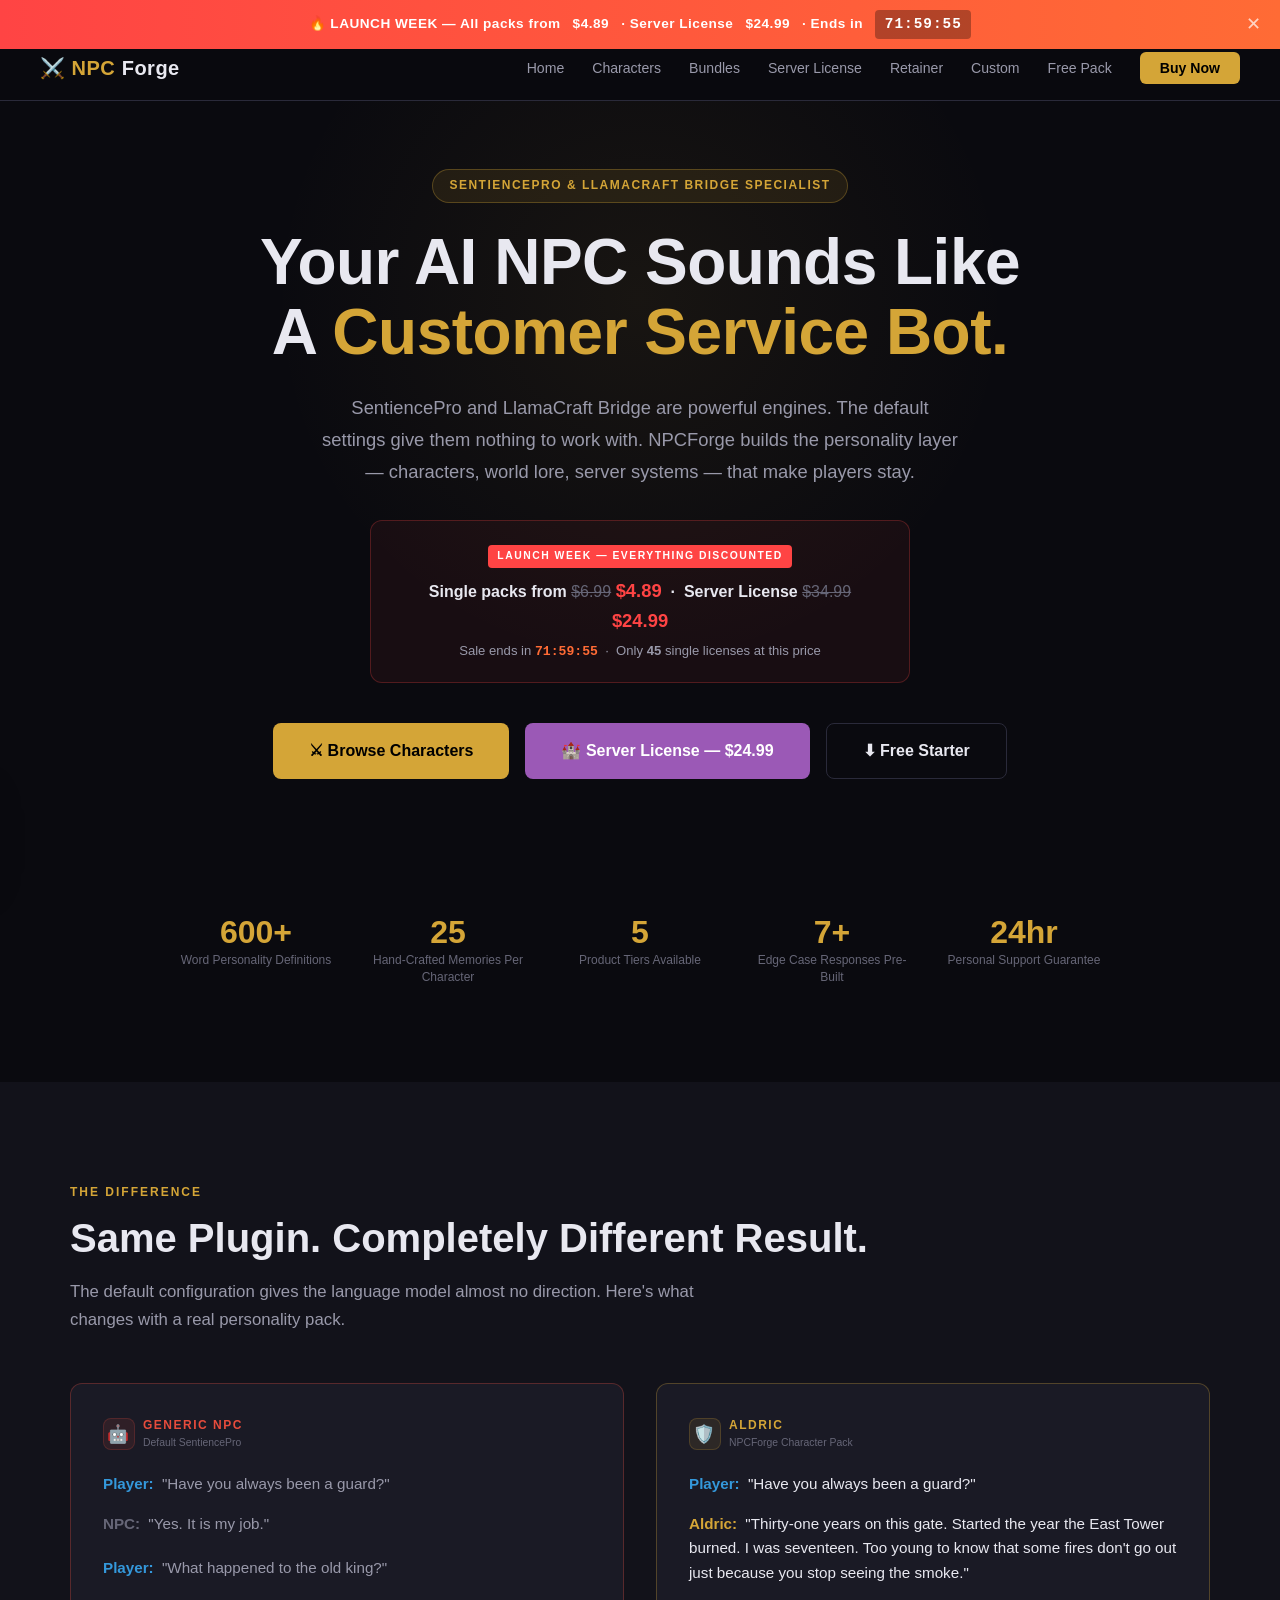
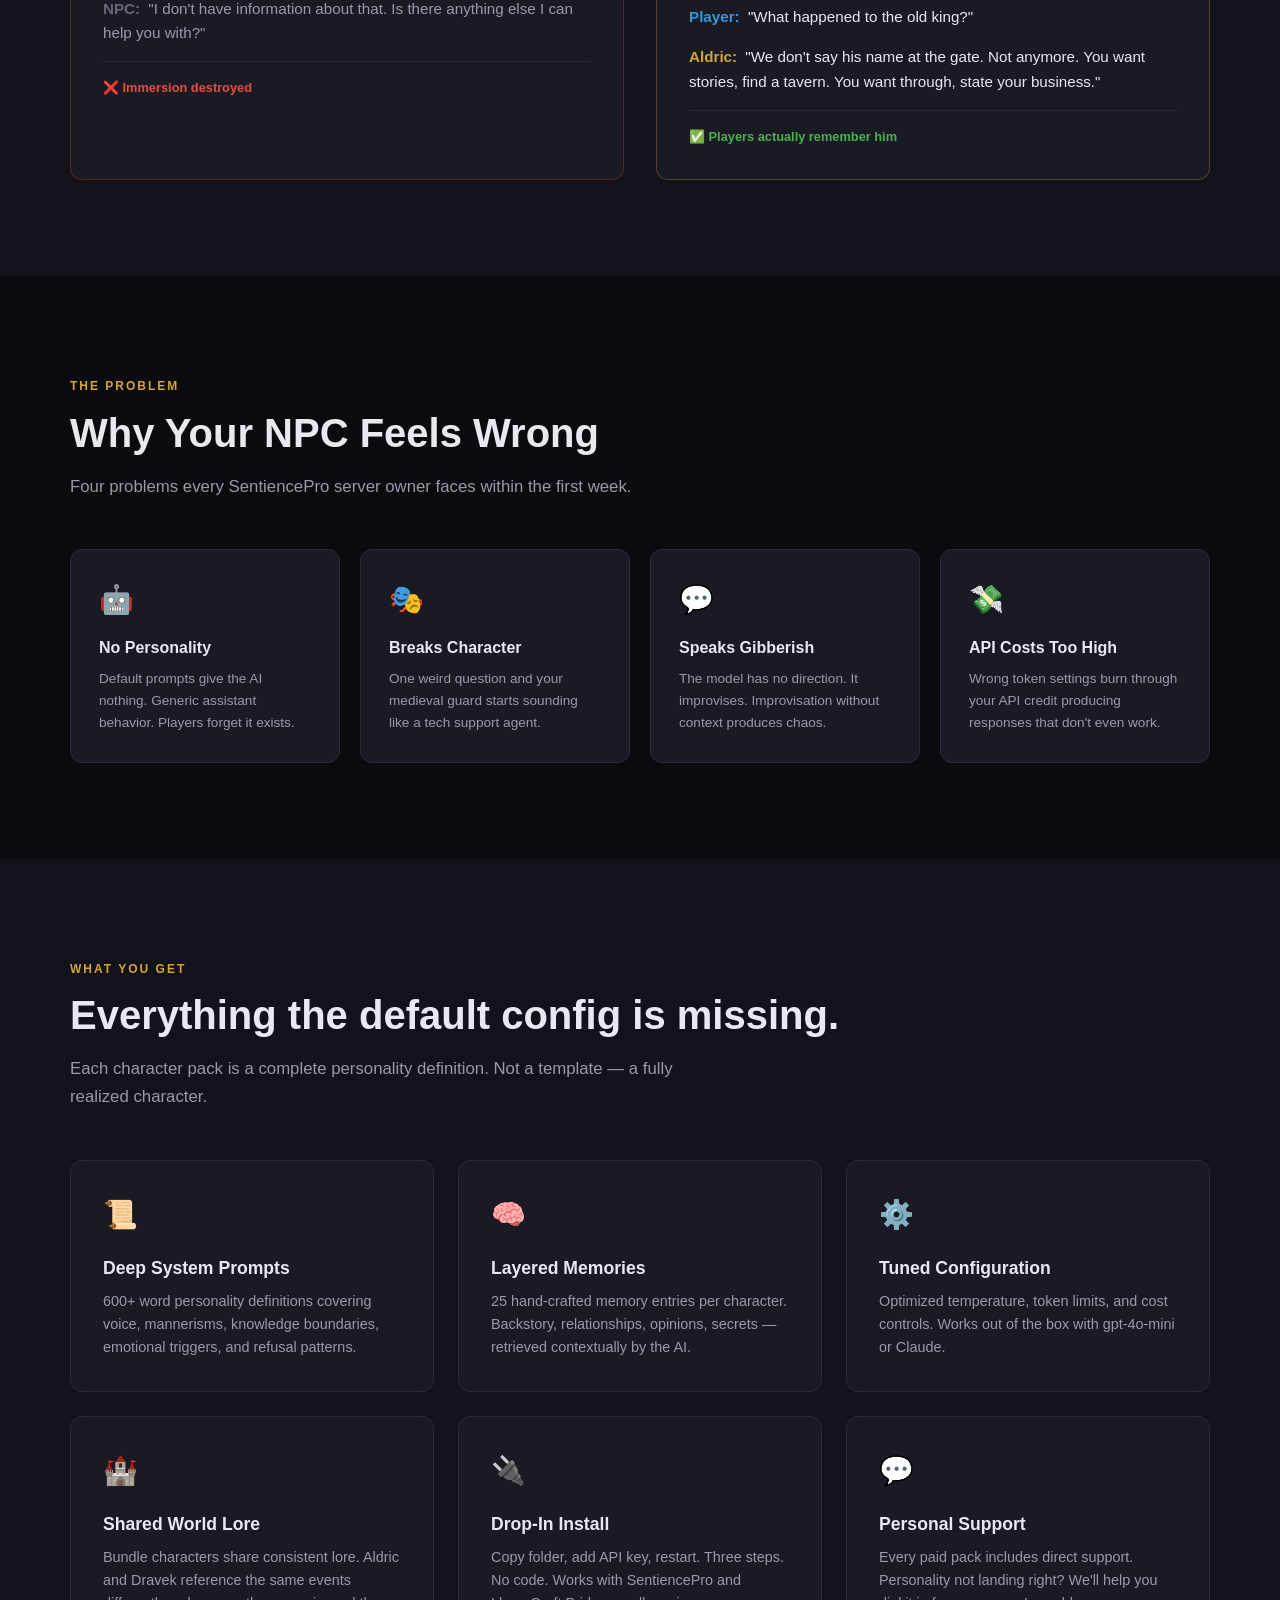
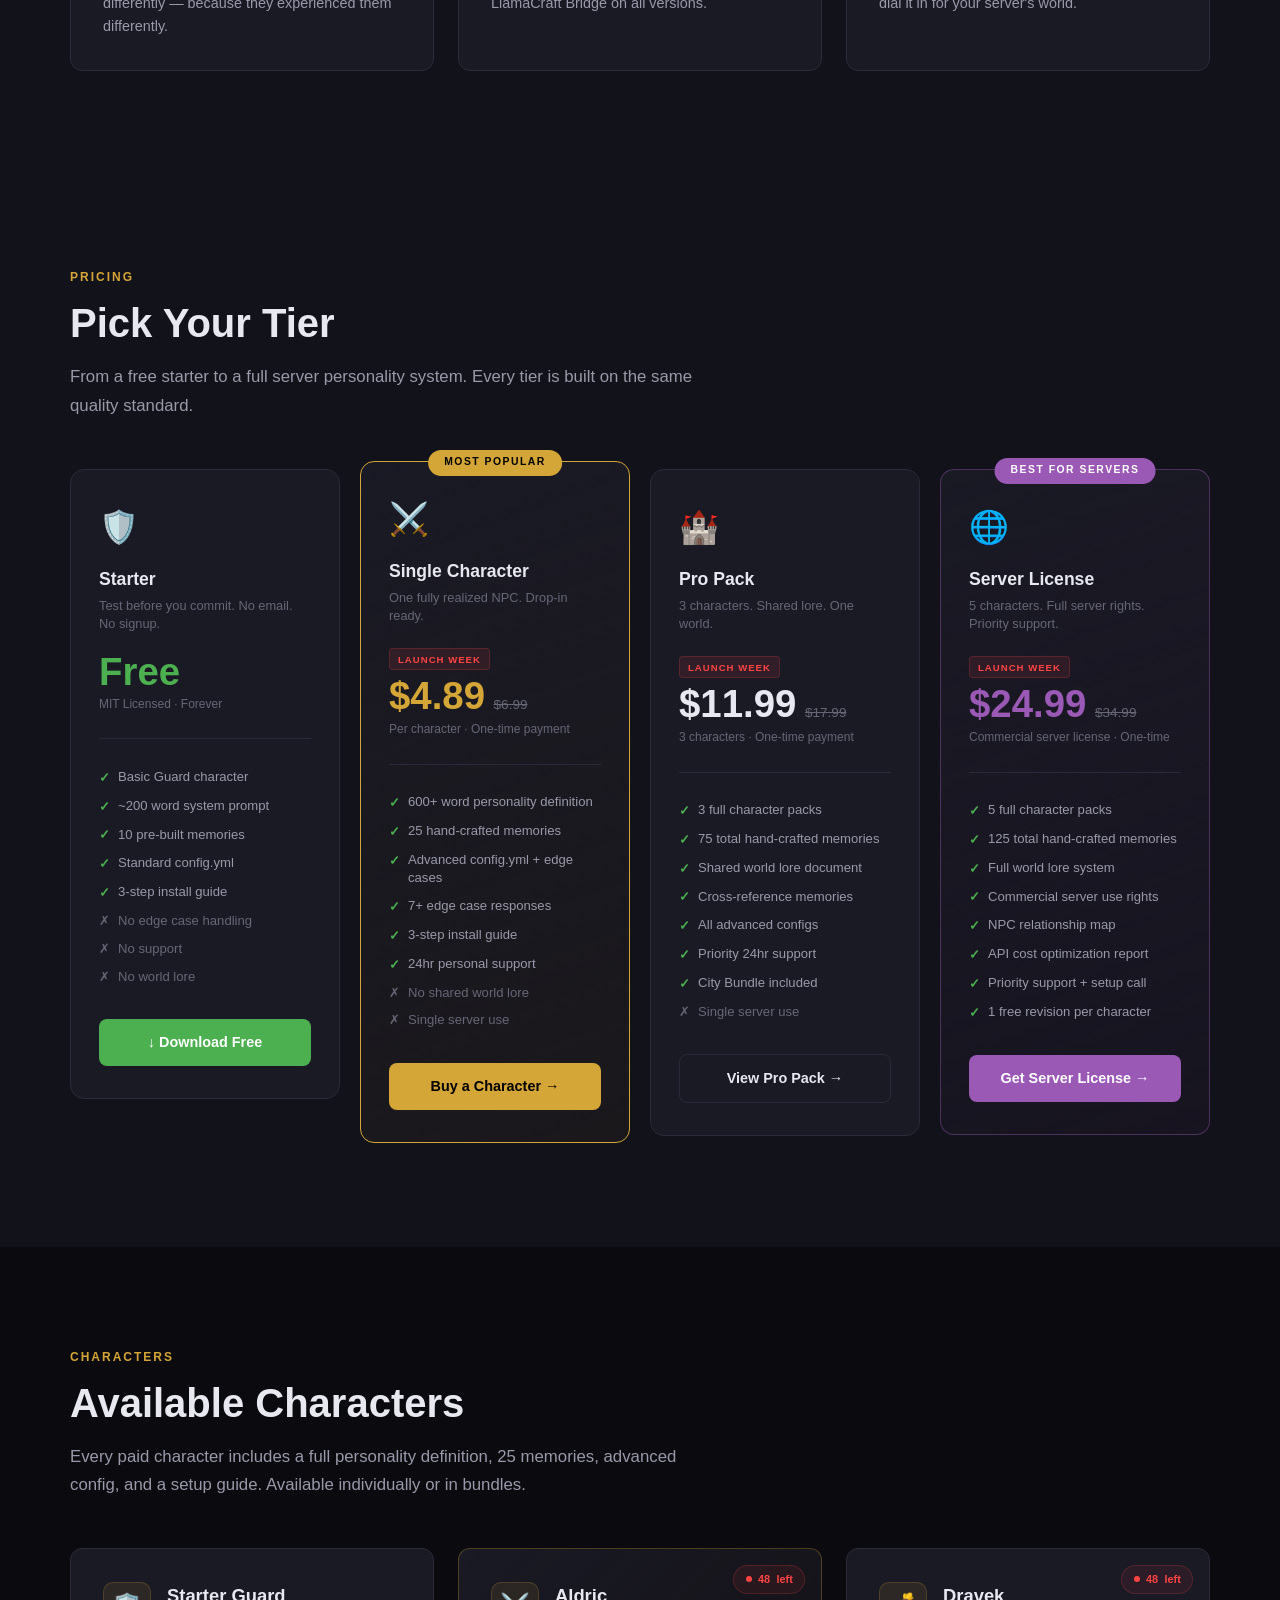
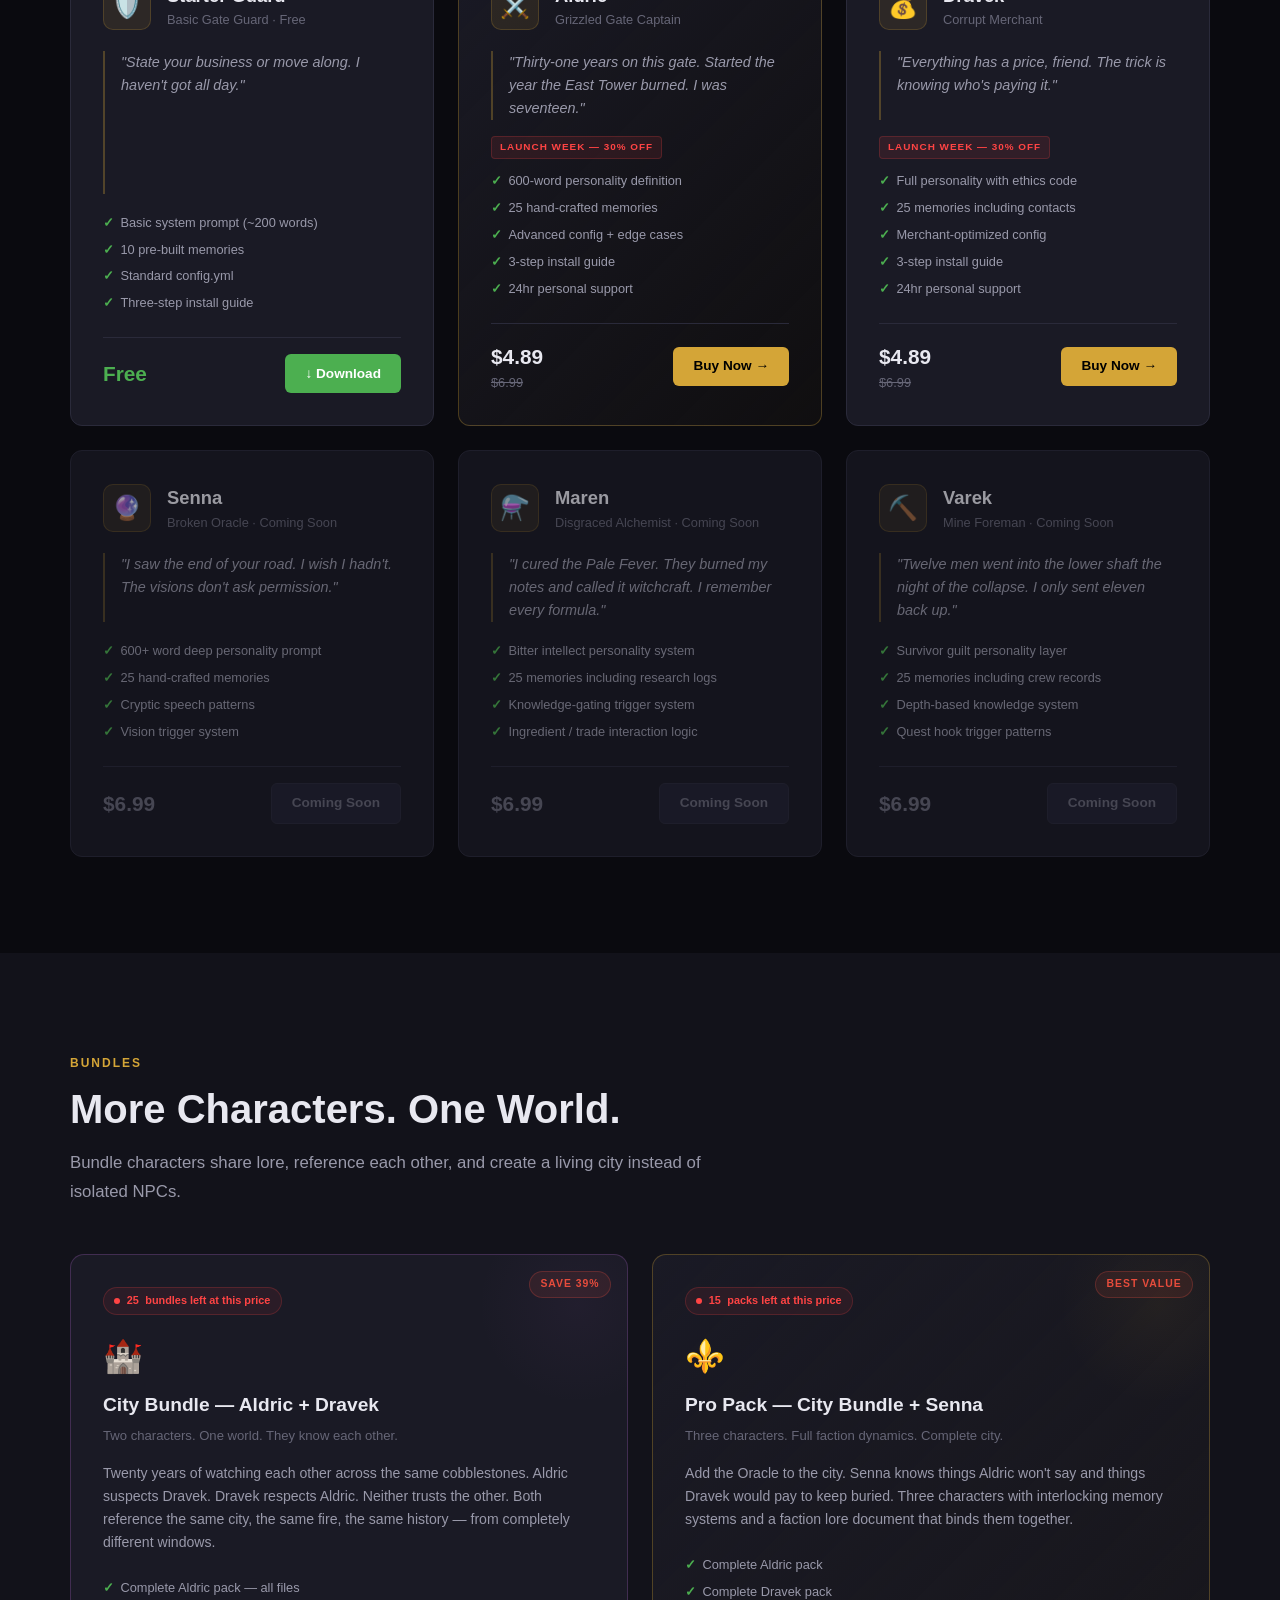
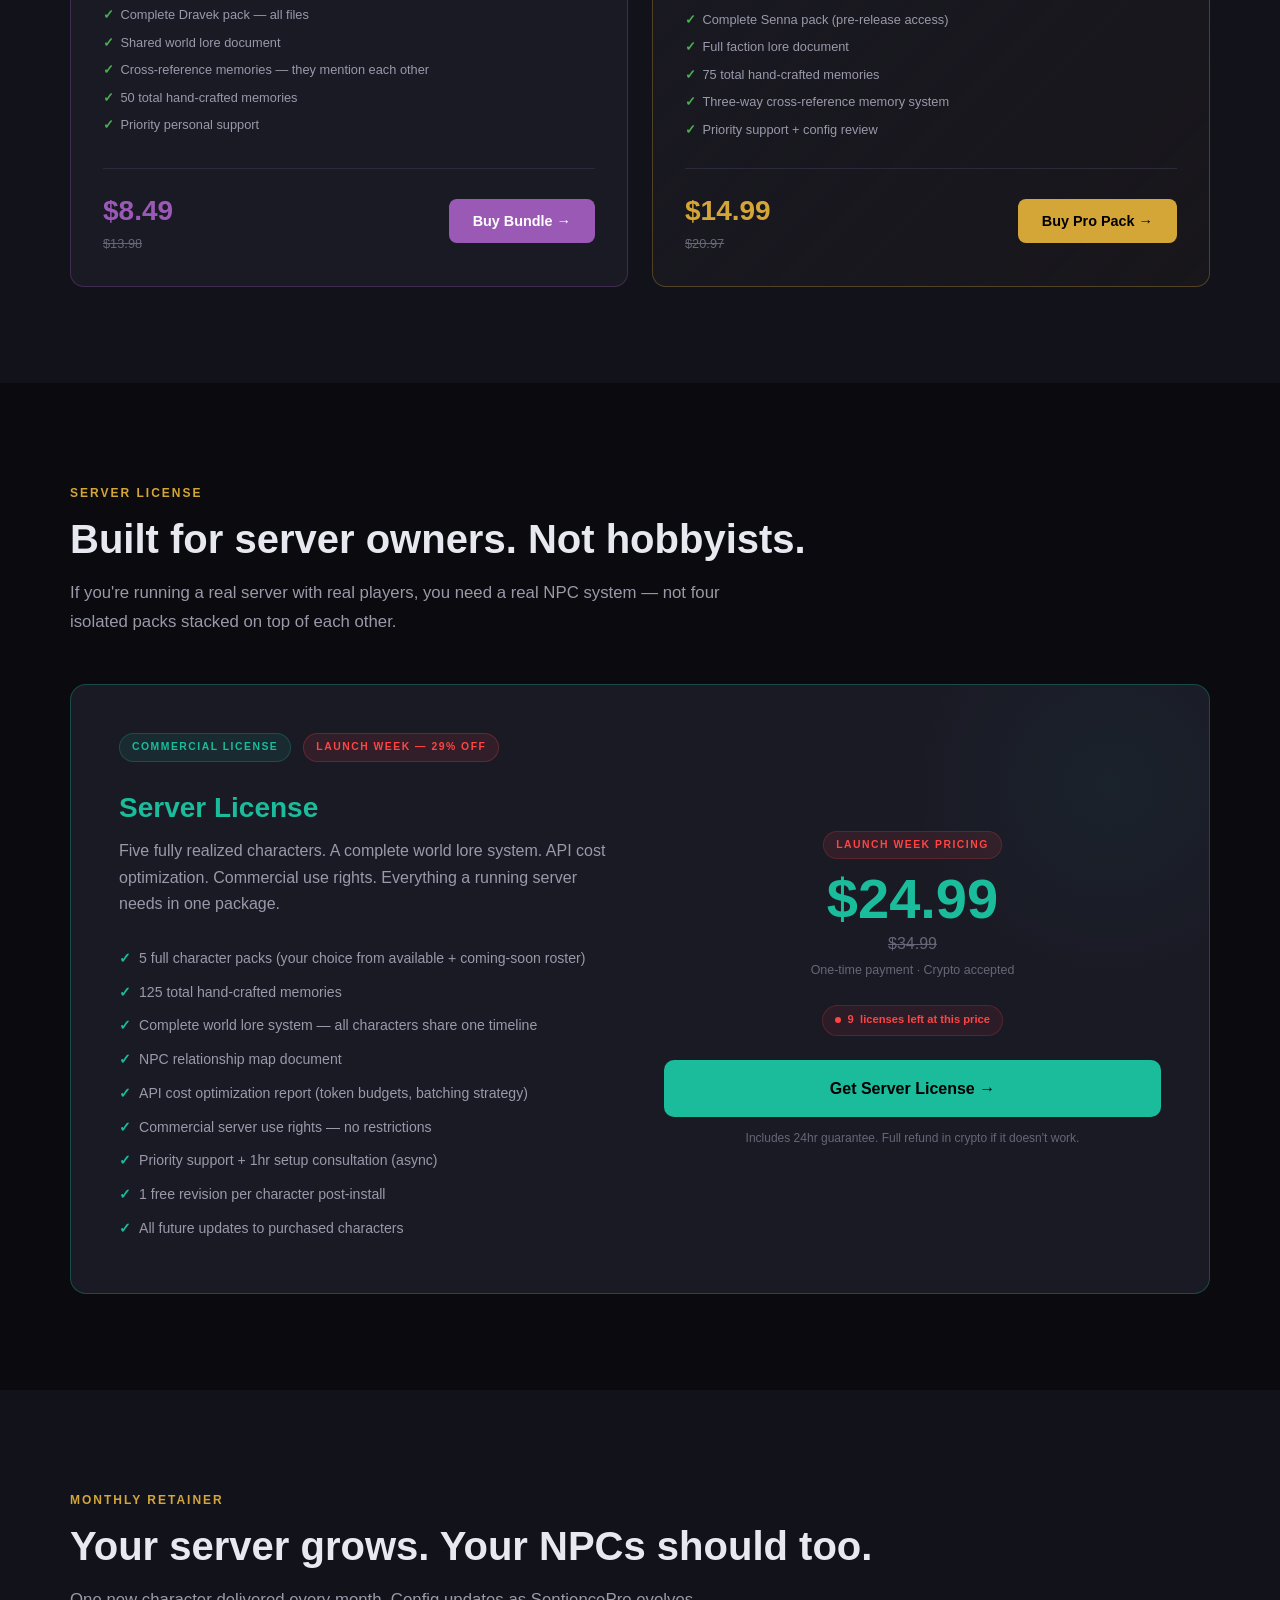
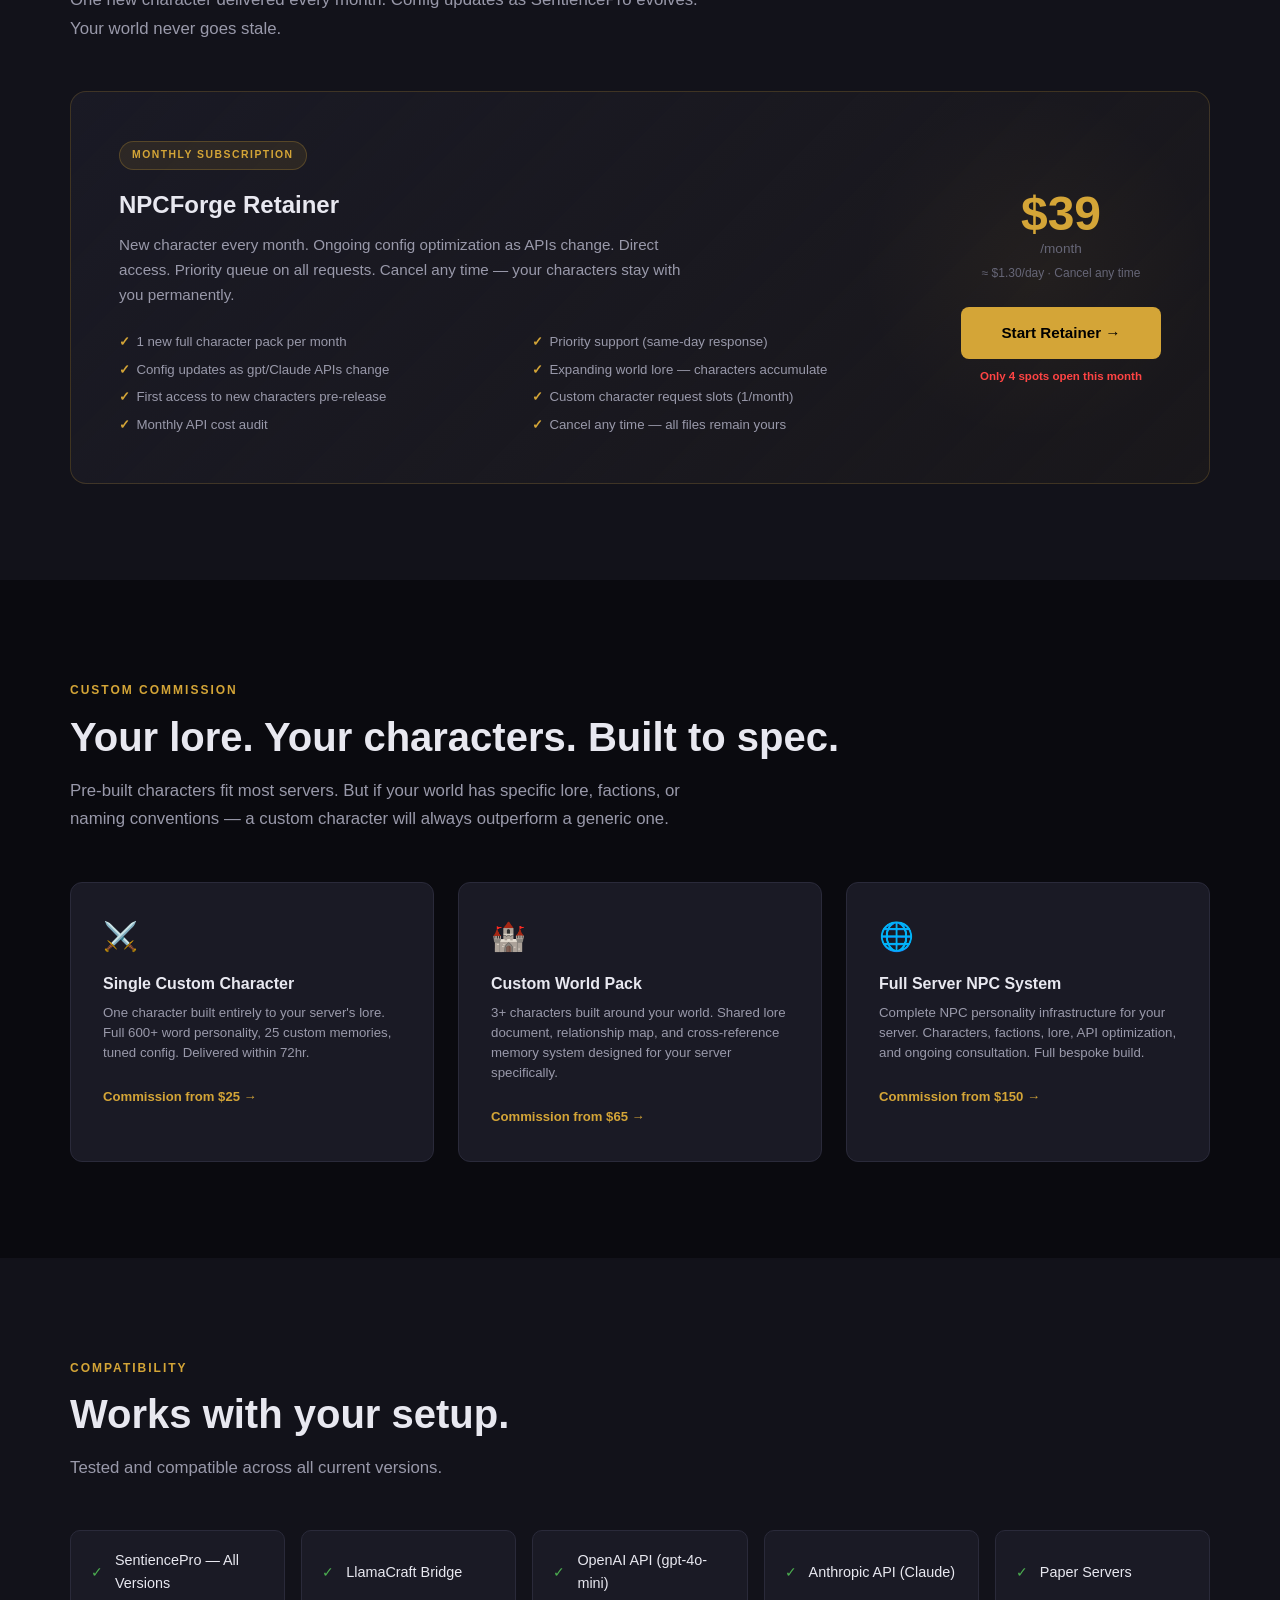
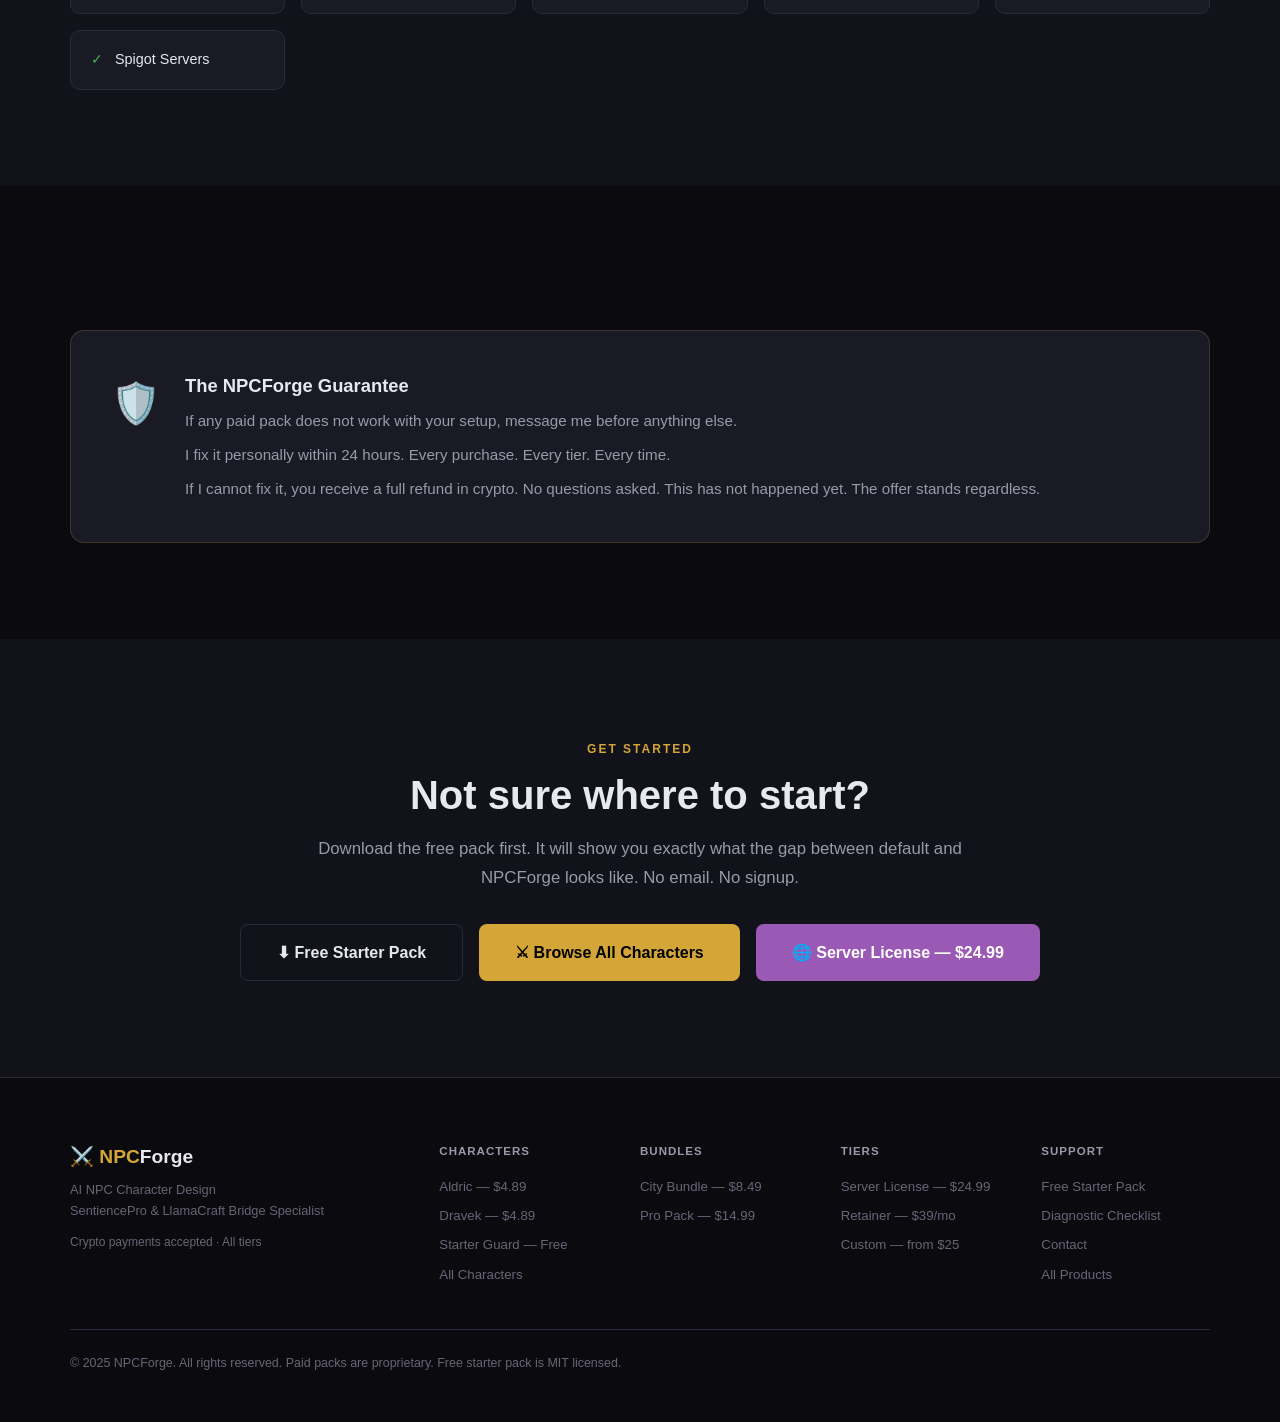
==== commit 3acde54c: "Update index.html" ====
--- a/index.html
+++ b/index.html
@@ -3,11 +3,11 @@
 <head>
     <meta charset="UTF-8">
     <meta name="viewport" content="width=device-width, initial-scale=1.0">
-    <title>NPCForge — AI NPC Personality Engine</title>
-    <meta name="description" content="Stop your AI NPCs from sounding like customer service bots. Deep personality packs for SentiencePro and LlamaCraft Bridge.">
-    <meta name="keywords" content="NPCForge, SentiencePro, LlamaCraft, Minecraft NPC, AI NPC, personality engine">
+    <title>NPCForge — AI NPC Personality Engine for SentiencePro & LlamaCraft</title>
+    <meta name="description" content="Stop your AI NPCs from sounding like customer service bots. Professional character packs, server licenses, and custom commissions for SentiencePro and LlamaCraft Bridge.">
+    <meta name="keywords" content="NPCForge, SentiencePro, LlamaCraft, Minecraft NPC, AI NPC, personality engine, Minecraft AI">
     <meta property="og:title" content="NPCForge — AI NPC Characters That Actually Feel Human">
-    <meta property="og:description" content="Your AI NPC sounds like a customer service bot. We fix that.">
+    <meta property="og:description" content="Your AI NPC sounds like a customer service bot. Professional personality packs from $4.89. Server licenses, world lore systems, and custom commissions available.">
     <meta property="og:type" content="website">
     <meta property="og:url" content="https://npcforge.github.io">
     <link rel="canonical" href="https://npcforge.github.io">
@@ -27,6 +27,12 @@
             --green: #4CAF50;
             --red: #E74C3C;
             --blue: #3498DB;
+            --urgent-red: #FF4444;
+            --urgent-orange: #FF6B35;
+            --purple: #9B59B6;
+            --purple-light: #B07CC6;
+            --teal: #1ABC9C;
+            --teal-light: #2EE0BA;
         }
 
         *, *::before, *::after {
@@ -46,17 +52,73 @@
         }
 
         /* ══════════════════════════════════
-           NAV — SINGLE INSTANCE
+           URGENCY BANNER
+        ══════════════════════════════════ */
+        .urgency-banner {
+            background: linear-gradient(90deg, #FF4444 0%, #FF6B35 50%, #FF4444 100%);
+            background-size: 200% 100%;
+            animation: bannerShift 3s ease infinite;
+            color: #fff;
+            text-align: center;
+            padding: 0.6rem 3rem;
+            font-size: 0.85rem;
+            font-weight: 700;
+            letter-spacing: 0.5px;
+            position: fixed;
+            top: 0;
+            left: 0;
+            right: 0;
+            z-index: 1001;
+            display: flex;
+            align-items: center;
+            justify-content: center;
+            gap: 0.75rem;
+        }
+
+        @keyframes bannerShift {
+            0%, 100% { background-position: 0% 50%; }
+            50% { background-position: 100% 50%; }
+        }
+
+        .urgency-banner .banner-timer {
+            background: rgba(0,0,0,0.3);
+            padding: 0.2rem 0.6rem;
+            border-radius: 4px;
+            font-family: 'Courier New', monospace;
+            font-size: 0.9rem;
+            letter-spacing: 1px;
+        }
+
+        .urgency-banner .banner-close {
+            position: absolute;
+            right: 1rem;
+            background: none;
+            border: none;
+            color: rgba(255,255,255,0.7);
+            font-size: 1.1rem;
+            cursor: pointer;
+            padding: 0.2rem;
+            line-height: 1;
+        }
+
+        .urgency-banner .banner-close:hover { color: #fff; }
+
+        /* ══════════════════════════════════
+           NAV
         ══════════════════════════════════ */
         nav {
             position: fixed;
-            top: 0; left: 0; right: 0;
+            top: 36px;
+            left: 0; right: 0;
             z-index: 1000;
-            background: rgba(10, 10, 15, 0.95);
+            background: rgba(10, 10, 15, 0.97);
             backdrop-filter: blur(12px);
             border-bottom: 1px solid var(--border);
             padding: 0 2rem;
-        }
+            transition: top 0.3s;
+        }
+
+        nav.banner-closed { top: 0; }
 
         .nav-inner {
             max-width: 1200px;
@@ -82,7 +144,7 @@
 
         .nav-links {
             display: flex;
-            gap: 2rem;
+            gap: 1.75rem;
             list-style: none;
             align-items: center;
         }
@@ -90,7 +152,7 @@
         .nav-links a {
             color: var(--text-secondary);
             text-decoration: none;
-            font-size: 0.9rem;
+            font-size: 0.88rem;
             font-weight: 500;
             transition: color 0.2s;
         }
@@ -103,7 +165,6 @@
             padding: 0.5rem 1.25rem;
             border-radius: 6px;
             font-weight: 600;
-            transition: background 0.2s;
         }
 
         .nav-links .nav-cta:hover {
@@ -129,22 +190,32 @@
             align-items: center;
             justify-content: center;
             text-align: center;
-            padding: 6rem 2rem 4rem;
+            padding: 8rem 2rem 5rem;
             position: relative;
+            overflow: hidden;
         }
 
         .hero::before {
             content: '';
             position: absolute;
-            top: 0; left: 50%;
+            top: -100px; left: 50%;
             transform: translateX(-50%);
-            width: 600px; height: 600px;
-            background: radial-gradient(circle, rgba(212,165,55,0.08) 0%, transparent 70%);
+            width: 800px; height: 800px;
+            background: radial-gradient(circle, rgba(212,165,55,0.07) 0%, transparent 65%);
             pointer-events: none;
         }
 
+        .hero::after {
+            content: '';
+            position: absolute;
+            bottom: 0; left: 0; right: 0;
+            height: 200px;
+            background: linear-gradient(to bottom, transparent, var(--bg-primary));
+            pointer-events: none;
+        }
+
         .hero-content {
-            max-width: 800px;
+            max-width: 860px;
             position: relative;
             z-index: 1;
         }
@@ -164,20 +235,84 @@
         }
 
         .hero h1 {
-            font-size: clamp(2.2rem, 5vw, 3.5rem);
+            font-size: clamp(2.4rem, 5.5vw, 4rem);
             font-weight: 800;
-            line-height: 1.15;
+            line-height: 1.1;
             margin-bottom: 1.5rem;
+            letter-spacing: -0.5px;
         }
 
         .hero h1 .highlight { color: var(--gold); }
 
         .hero-sub {
-            font-size: 1.1rem;
+            font-size: 1.15rem;
             color: var(--text-secondary);
-            max-width: 600px;
+            max-width: 640px;
+            margin: 0 auto 2rem;
+            line-height: 1.75;
+        }
+
+        /* ══════════════════════════════════
+           LAUNCH PRICING CALLOUT
+        ══════════════════════════════════ */
+        .hero-launch-box {
+            background: rgba(255, 68, 68, 0.06);
+            border: 1px solid rgba(255, 68, 68, 0.25);
+            border-radius: 12px;
+            padding: 1.25rem 2rem;
             margin: 0 auto 2.5rem;
-            line-height: 1.7;
+            max-width: 540px;
+            position: relative;
+            animation: launchPulse 3s ease-in-out infinite;
+        }
+
+        @keyframes launchPulse {
+            0%, 100% { border-color: rgba(255,68,68,0.25); }
+            50% { border-color: rgba(255,68,68,0.55); }
+        }
+
+        .launch-tag {
+            display: inline-block;
+            background: var(--urgent-red);
+            color: #fff;
+            font-size: 0.65rem;
+            font-weight: 800;
+            letter-spacing: 1.5px;
+            text-transform: uppercase;
+            padding: 0.2rem 0.6rem;
+            border-radius: 4px;
+            margin-bottom: 0.5rem;
+        }
+
+        .hero-launch-box .launch-text {
+            color: var(--text-primary);
+            font-size: 1rem;
+            font-weight: 600;
+            margin-bottom: 0.25rem;
+        }
+
+        .launch-price-strike {
+            text-decoration: line-through;
+            color: var(--text-muted);
+            font-weight: 400;
+        }
+
+        .launch-price-now {
+            color: var(--urgent-red);
+            font-weight: 800;
+            font-size: 1.15rem;
+        }
+
+        .hero-launch-box .launch-countdown {
+            color: var(--text-secondary);
+            font-size: 0.82rem;
+            margin-top: 0.3rem;
+        }
+
+        .countdown-timer {
+            color: var(--urgent-orange);
+            font-weight: 700;
+            font-family: 'Courier New', monospace;
         }
 
         .hero-buttons {
@@ -191,7 +326,7 @@
             display: inline-flex;
             align-items: center;
             gap: 0.5rem;
-            padding: 0.85rem 2rem;
+            padding: 0.9rem 2.25rem;
             border-radius: 8px;
             font-size: 1rem;
             font-weight: 600;
@@ -209,7 +344,7 @@
         .btn-primary:hover {
             background: var(--gold-light);
             transform: translateY(-2px);
-            box-shadow: 0 8px 25px rgba(212,165,55,0.25);
+            box-shadow: 0 8px 30px rgba(212,165,55,0.3);
         }
 
         .btn-secondary {
@@ -224,24 +359,33 @@
             transform: translateY(-2px);
         }
 
+        .btn-purple {
+            background: var(--purple);
+            color: #fff;
+        }
+
+        .btn-purple:hover {
+            background: var(--purple-light);
+            transform: translateY(-2px);
+            box-shadow: 0 8px 30px rgba(155,89,182,0.3);
+        }
+
         /* ══════════════════════════════════
            STATS BAR
         ══════════════════════════════════ */
         .stats-bar {
-            max-width: 900px;
-            margin: -2rem auto 0;
-            padding: 0 2rem 4rem;
+            max-width: 1000px;
+            margin: 0 auto;
+            padding: 0 2rem 5rem;
             display: grid;
-            grid-template-columns: repeat(4, 1fr);
+            grid-template-columns: repeat(5, 1fr);
             gap: 1.5rem;
             text-align: center;
             position: relative;
             z-index: 1;
         }
 
-        .stat-item {
-            padding: 1rem 0;
-        }
+        .stat-item { padding: 1rem 0; }
 
         .stat-number {
             font-size: 2rem;
@@ -252,20 +396,18 @@
         }
 
         .stat-label {
-            font-size: 0.78rem;
+            font-size: 0.75rem;
             color: var(--text-muted);
             line-height: 1.4;
         }
 
         /* ══════════════════════════════════
-           BEFORE / AFTER
+           SECTIONS
         ══════════════════════════════════ */
-        .section {
-            padding: 6rem 2rem;
-        }
+        .section { padding: 6rem 2rem; }
 
         .section-inner {
-            max-width: 1100px;
+            max-width: 1140px;
             margin: 0 auto;
         }
 
@@ -280,7 +422,7 @@
         }
 
         .section-title {
-            font-size: clamp(1.6rem, 3.5vw, 2.4rem);
+            font-size: clamp(1.7rem, 3.5vw, 2.5rem);
             font-weight: 700;
             margin-bottom: 1rem;
             line-height: 1.2;
@@ -289,10 +431,14 @@
         .section-desc {
             color: var(--text-secondary);
             font-size: 1.05rem;
-            max-width: 650px;
+            max-width: 660px;
             margin-bottom: 3rem;
-        }
-
+            line-height: 1.7;
+        }
+
+        /* ══════════════════════════════════
+           BEFORE / AFTER
+        ══════════════════════════════════ */
         .comparison { background: var(--bg-secondary); }
 
         .compare-grid {
@@ -325,22 +471,21 @@
         .compare-card.bad .compare-label { color: var(--red); }
         .compare-card.good .compare-label { color: var(--gold); }
 
-        .compare-card.bad .compare-icon {
+        .compare-icon {
             width: 32px; height: 32px;
             border-radius: 8px;
+            display: flex; align-items: center; justify-content: center;
+            font-size: 1.1rem;
+        }
+
+        .compare-card.bad .compare-icon {
             background: rgba(231,76,60,0.1);
             border: 1px solid rgba(231,76,60,0.2);
-            display: flex; align-items: center; justify-content: center;
-            font-size: 1.1rem;
         }
 
         .compare-card.good .compare-icon {
-            width: 32px; height: 32px;
-            border-radius: 8px;
             background: rgba(212,165,55,0.1);
             border: 1px solid rgba(212,165,55,0.2);
-            display: flex; align-items: center; justify-content: center;
-            font-size: 1.1rem;
         }
 
         .chat-line { margin-bottom: 1rem; font-size: 0.95rem; line-height: 1.6; }
@@ -357,9 +502,6 @@
             border-top: 1px solid var(--border);
             font-size: 0.8rem;
             font-weight: 600;
-            display: flex;
-            align-items: center;
-            gap: 0.5rem;
         }
 
         .compare-card.bad .compare-verdict { color: var(--red); }
@@ -387,22 +529,9 @@
             transform: translateY(-3px);
         }
 
-        .problem-icon {
-            font-size: 1.75rem;
-            margin-bottom: 0.75rem;
-        }
-
-        .problem-card h3 {
-            font-size: 1rem;
-            font-weight: 600;
-            margin-bottom: 0.5rem;
-        }
-
-        .problem-card p {
-            color: var(--text-secondary);
-            font-size: 0.85rem;
-            line-height: 1.6;
-        }
+        .problem-icon { font-size: 1.75rem; margin-bottom: 0.75rem; }
+        .problem-card h3 { font-size: 1rem; font-weight: 600; margin-bottom: 0.5rem; }
+        .problem-card p { color: var(--text-secondary); font-size: 0.85rem; line-height: 1.6; }
 
         /* ══════════════════════════════════
            FEATURES
@@ -431,11 +560,196 @@
         .feature-card p { color: var(--text-secondary); font-size: 0.9rem; line-height: 1.6; }
 
         /* ══════════════════════════════════
-           CHARACTERS
+           PRICING TIERS
+        ══════════════════════════════════ */
+        .pricing-section { background: var(--bg-secondary); }
+
+        .pricing-grid {
+            display: grid;
+            grid-template-columns: repeat(4, 1fr);
+            gap: 1.25rem;
+            align-items: start;
+        }
+
+        .pricing-card {
+            background: var(--bg-card);
+            border: 1px solid var(--border);
+            border-radius: 14px;
+            padding: 2rem 1.75rem;
+            display: flex;
+            flex-direction: column;
+            position: relative;
+            transition: border-color 0.2s, transform 0.2s;
+        }
+
+        .pricing-card:hover {
+            border-color: rgba(212,165,55,0.3);
+            transform: translateY(-4px);
+        }
+
+        .pricing-card.featured-tier {
+            border-color: var(--gold);
+            background: linear-gradient(160deg, var(--bg-card) 0%, rgba(212,165,55,0.04) 100%);
+            transform: translateY(-8px);
+        }
+
+        .pricing-card.featured-tier:hover { transform: translateY(-12px); }
+
+        .pricing-card.enterprise-tier {
+            border-color: rgba(155,89,182,0.4);
+            background: linear-gradient(160deg, var(--bg-card) 0%, rgba(155,89,182,0.04) 100%);
+        }
+
+        .pricing-card.enterprise-tier:hover { border-color: var(--purple); }
+
+        .tier-badge {
+            position: absolute;
+            top: -12px;
+            left: 50%;
+            transform: translateX(-50%);
+            background: var(--gold);
+            color: #000;
+            font-size: 0.65rem;
+            font-weight: 800;
+            letter-spacing: 1.5px;
+            text-transform: uppercase;
+            padding: 0.3rem 1rem;
+            border-radius: 50px;
+            white-space: nowrap;
+        }
+
+        .tier-badge.purple-badge {
+            background: var(--purple);
+            color: #fff;
+        }
+
+        .tier-icon { font-size: 2rem; margin-bottom: 0.75rem; }
+
+        .tier-name {
+            font-size: 1.1rem;
+            font-weight: 700;
+            margin-bottom: 0.25rem;
+        }
+
+        .tier-tagline {
+            font-size: 0.8rem;
+            color: var(--text-muted);
+            margin-bottom: 1.25rem;
+            line-height: 1.4;
+        }
+
+        .tier-price-block {
+            margin-bottom: 1.5rem;
+            padding-bottom: 1.5rem;
+            border-bottom: 1px solid var(--border);
+        }
+
+        .tier-launch-tag {
+            display: inline-block;
+            background: rgba(255,68,68,0.1);
+            border: 1px solid rgba(255,68,68,0.2);
+            color: var(--urgent-red);
+            font-size: 0.6rem;
+            font-weight: 700;
+            letter-spacing: 1px;
+            text-transform: uppercase;
+            padding: 0.15rem 0.5rem;
+            border-radius: 4px;
+            margin-bottom: 0.4rem;
+        }
+
+        .tier-price {
+            font-size: 2.4rem;
+            font-weight: 800;
+            color: var(--text-primary);
+            line-height: 1;
+        }
+
+        .pricing-card.featured-tier .tier-price { color: var(--gold); }
+        .pricing-card.enterprise-tier .tier-price { color: var(--purple); }
+
+        .tier-price-original {
+            font-size: 0.85rem;
+            color: var(--text-muted);
+            text-decoration: line-through;
+            margin-left: 0.25rem;
+        }
+
+        .tier-price-note {
+            font-size: 0.75rem;
+            color: var(--text-muted);
+            margin-top: 0.25rem;
+        }
+
+        .tier-features {
+            list-style: none;
+            margin-bottom: 1.75rem;
+            flex: 1;
+        }
+
+        .tier-features li {
+            font-size: 0.82rem;
+            color: var(--text-secondary);
+            padding: 0.3rem 0;
+            display: flex;
+            align-items: flex-start;
+            gap: 0.5rem;
+            line-height: 1.4;
+        }
+
+        .tier-features li .feat-check {
+            color: var(--green);
+            font-weight: 700;
+            flex-shrink: 0;
+            margin-top: 0.05rem;
+        }
+
+        .tier-features li .feat-x {
+            color: var(--text-muted);
+            flex-shrink: 0;
+        }
+
+        .tier-features li.muted { color: var(--text-muted); }
+
+        .tier-btn {
+            display: block;
+            text-align: center;
+            padding: 0.75rem 1rem;
+            border-radius: 8px;
+            font-size: 0.9rem;
+            font-weight: 700;
+            text-decoration: none;
+            transition: all 0.2s;
+            border: none;
+            cursor: pointer;
+        }
+
+        .tier-btn-gold { background: var(--gold); color: #000; }
+        .tier-btn-gold:hover { background: var(--gold-light); transform: translateY(-1px); }
+
+        .tier-btn-outline {
+            background: transparent;
+            color: var(--text-primary);
+            border: 1px solid var(--border);
+        }
+
+        .tier-btn-outline:hover {
+            border-color: var(--gold);
+            color: var(--gold);
+        }
+
+        .tier-btn-purple { background: var(--purple); color: #fff; }
+        .tier-btn-purple:hover { background: var(--purple-light); transform: translateY(-1px); }
+
+        .tier-btn-green { background: var(--green); color: #fff; }
+        .tier-btn-green:hover { background: #5cc760; transform: translateY(-1px); }
+
+        /* ══════════════════════════════════
+           CHARACTERS SHOWCASE
         ══════════════════════════════════ */
         .characters-grid {
             display: grid;
-            grid-template-columns: repeat(auto-fit, minmax(300px, 1fr));
+            grid-template-columns: repeat(auto-fit, minmax(290px, 1fr));
             gap: 1.5rem;
         }
 
@@ -447,6 +761,7 @@
             transition: border-color 0.2s, transform 0.2s;
             display: flex;
             flex-direction: column;
+            position: relative;
         }
 
         .char-card:hover {
@@ -455,9 +770,11 @@
         }
 
         .char-card.featured-char {
-            border-color: rgba(212,165,55,0.25);
+            border-color: rgba(212,165,55,0.3);
             background: linear-gradient(135deg, var(--bg-card) 0%, rgba(212,165,55,0.03) 100%);
         }
+
+        .char-card.coming-soon { opacity: 0.65; }
 
         .char-header {
             display: flex;
@@ -484,7 +801,7 @@
             font-style: italic;
             font-size: 0.9rem;
             line-height: 1.6;
-            margin-bottom: 1.25rem;
+            margin-bottom: 1rem;
             padding-left: 1rem;
             border-left: 2px solid rgba(212,165,55,0.3);
             flex: 1;
@@ -498,7 +815,7 @@
         .char-includes li {
             font-size: 0.8rem;
             color: var(--text-secondary);
-            padding: 0.25rem 0;
+            padding: 0.2rem 0;
             display: flex;
             align-items: flex-start;
             gap: 0.4rem;
@@ -520,38 +837,59 @@
             border-top: 1px solid var(--border);
         }
 
-        .char-price { font-size: 1.35rem; font-weight: 800; }
+        .char-price { font-size: 1.3rem; font-weight: 800; }
         .char-price.free { color: var(--green); }
-        .char-price .original {
-            font-size: 0.85rem; color: var(--text-muted);
-            text-decoration: line-through; margin-left: 0.4rem; font-weight: 400;
-        }
-
-        .char-meta {
+        .char-price-original {
+            font-size: 0.8rem;
+            color: var(--text-muted);
+            text-decoration: line-through;
+            display: block;
+            font-weight: 400;
+        }
+
+        .stock-badge {
+            position: absolute;
+            top: 1rem;
+            right: 1rem;
             display: flex;
-            gap: 0.5rem;
-            flex-wrap: wrap;
-        }
-
-        .char-tag {
-            font-size: 0.7rem;
-            padding: 0.25rem 0.6rem;
+            align-items: center;
+            gap: 0.4rem;
+            background: rgba(255, 68, 68, 0.08);
+            border: 1px solid rgba(255, 68, 68, 0.2);
+            padding: 0.3rem 0.7rem;
             border-radius: 50px;
-            background: rgba(212,165,55,0.08);
-            color: var(--gold);
-            border: 1px solid rgba(212,165,55,0.15);
-        }
-
-        .char-tag.free-tag {
-            background: rgba(76,175,80,0.08);
-            color: var(--green);
-            border-color: rgba(76,175,80,0.15);
-        }
-
-        .char-tag.soon-tag {
-            background: rgba(102,102,119,0.08);
-            color: var(--text-muted);
-            border-color: rgba(102,102,119,0.15);
+            font-size: 0.68rem;
+            font-weight: 700;
+            color: var(--urgent-red);
+        }
+
+        .stock-dot {
+            width: 6px; height: 6px;
+            border-radius: 50%;
+            background: var(--urgent-red);
+            animation: stockPulse 1.5s ease-in-out infinite;
+            flex-shrink: 0;
+        }
+
+        @keyframes stockPulse {
+            0%, 100% { opacity: 1; transform: scale(1); }
+            50% { opacity: 0.4; transform: scale(0.8); }
+        }
+
+        .launch-price-tag {
+            display: inline-block;
+            background: rgba(255, 68, 68, 0.1);
+            border: 1px solid rgba(255, 68, 68, 0.2);
+            color: var(--urgent-red);
+            font-size: 0.62rem;
+            font-weight: 700;
+            letter-spacing: 1px;
+            text-transform: uppercase;
+            padding: 0.15rem 0.5rem;
+            border-radius: 4px;
+            margin-bottom: 0.6rem;
+            display: block;
+            width: fit-content;
         }
 
         .char-btn {
@@ -564,131 +902,464 @@
             font-weight: 600;
             text-decoration: none;
             transition: all 0.2s;
+            white-space: nowrap;
         }
 
         .char-btn-gold { background: var(--gold); color: #000; }
         .char-btn-gold:hover { background: var(--gold-light); transform: translateY(-1px); }
         .char-btn-green { background: var(--green); color: #fff; }
         .char-btn-green:hover { background: #5cc760; transform: translateY(-1px); }
-        .char-btn-disabled { background: var(--bg-card-hover); color: var(--text-muted); cursor: not-allowed; border: 1px solid var(--border); }
-
-        /* Bundle Card — full width */
+        .char-btn-disabled {
+            background: var(--bg-card-hover);
+            color: var(--text-muted);
+            cursor: not-allowed;
+            border: 1px solid var(--border);
+        }
+
+        /* ══════════════════════════════════
+           BUNDLES SECTION
+        ══════════════════════════════════ */
+        .bundles-section { background: var(--bg-secondary); }
+
+        .bundles-grid {
+            display: grid;
+            grid-template-columns: 1fr 1fr;
+            gap: 1.5rem;
+        }
+
         .bundle-card {
             background: var(--bg-card);
             border: 1px solid rgba(155,89,182,0.3);
             border-radius: 14px;
-            padding: 2.5rem;
-            margin-top: 1.5rem;
-            display: grid;
-            grid-template-columns: 1fr auto;
-            gap: 2rem;
-            align-items: center;
+            padding: 2rem;
             position: relative;
             overflow: hidden;
-        }
+            display: flex;
+            flex-direction: column;
+            transition: border-color 0.2s, transform 0.2s;
+        }
+
+        .bundle-card:hover {
+            border-color: rgba(155,89,182,0.6);
+            transform: translateY(-3px);
+        }
+
+        .bundle-card.gold-bundle {
+            border-color: rgba(212,165,55,0.3);
+            background: linear-gradient(135deg, var(--bg-card) 0%, rgba(212,165,55,0.03) 100%);
+        }
+
+        .bundle-card.gold-bundle:hover { border-color: rgba(212,165,55,0.6); }
 
         .bundle-card::before {
             content: '';
             position: absolute;
-            top: 0; right: 0;
-            width: 300px; height: 300px;
+            top: -50px; right: -50px;
+            width: 200px; height: 200px;
             background: radial-gradient(circle, rgba(155,89,182,0.06) 0%, transparent 70%);
             pointer-events: none;
         }
 
-        .bundle-badge {
+        .bundle-card.gold-bundle::before {
+            background: radial-gradient(circle, rgba(212,165,55,0.06) 0%, transparent 70%);
+        }
+
+        .bundle-top-badge {
             position: absolute;
-            top: 1rem; right: 1rem;
+            top: 1rem;
+            right: 1rem;
             background: rgba(231,76,60,0.1);
             color: var(--red);
             border: 1px solid rgba(231,76,60,0.25);
-            font-size: 0.7rem;
+            font-size: 0.65rem;
             font-weight: 700;
             letter-spacing: 1px;
             text-transform: uppercase;
-            padding: 0.3rem 0.75rem;
+            padding: 0.25rem 0.65rem;
             border-radius: 50px;
         }
 
-        .bundle-left h3 {
-            font-size: 1.3rem;
+        .bundle-stock {
+            display: inline-flex;
+            align-items: center;
+            gap: 0.4rem;
+            background: rgba(255, 68, 68, 0.08);
+            border: 1px solid rgba(255, 68, 68, 0.2);
+            padding: 0.25rem 0.65rem;
+            border-radius: 50px;
+            font-size: 0.68rem;
             font-weight: 700;
-            margin-bottom: 0.25rem;
-        }
-
-        .bundle-left .bundle-role {
-            color: var(--text-muted);
-            font-size: 0.85rem;
+            color: var(--urgent-red);
             margin-bottom: 1rem;
-        }
-
-        .bundle-left .bundle-desc {
+            width: fit-content;
+        }
+
+        .bundle-icon { font-size: 2rem; margin-bottom: 0.5rem; }
+        .bundle-name { font-size: 1.2rem; font-weight: 700; margin-bottom: 0.25rem; }
+        .bundle-tagline { font-size: 0.82rem; color: var(--text-muted); margin-bottom: 1rem; }
+        .bundle-desc {
+            font-size: 0.88rem;
             color: var(--text-secondary);
-            font-size: 0.9rem;
-            line-height: 1.6;
+            line-height: 1.65;
             margin-bottom: 1.25rem;
-            max-width: 550px;
-        }
-
-        .bundle-left .bundle-includes {
+        }
+
+        .bundle-includes {
             list-style: none;
-            margin-bottom: 0;
-        }
-
-        .bundle-left .bundle-includes li {
-            font-size: 0.82rem;
+            margin-bottom: 1.5rem;
+            flex: 1;
+        }
+
+        .bundle-includes li {
+            font-size: 0.8rem;
             color: var(--text-secondary);
-            padding: 0.2rem 0;
+            padding: 0.22rem 0;
             display: flex;
+            align-items: flex-start;
             gap: 0.4rem;
         }
 
-        .bundle-left .bundle-includes li::before {
+        .bundle-includes li::before {
             content: '✓';
             color: var(--green);
             font-weight: 700;
             flex-shrink: 0;
         }
 
-        .bundle-right {
+        .bundle-footer {
+            display: flex;
+            align-items: center;
+            justify-content: space-between;
+            padding-top: 1.25rem;
+            border-top: 1px solid var(--border);
+            margin-top: auto;
+        }
+
+        .bundle-price-block .bundle-price {
+            font-size: 1.75rem;
+            font-weight: 800;
+            color: var(--purple);
+        }
+
+        .bundle-card.gold-bundle .bundle-price-block .bundle-price { color: var(--gold); }
+
+        .bundle-price-block .bundle-original {
+            font-size: 0.8rem;
+            color: var(--text-muted);
+            text-decoration: line-through;
+        }
+
+        .bundle-btn {
+            display: inline-flex;
+            align-items: center;
+            gap: 0.4rem;
+            padding: 0.65rem 1.5rem;
+            background: var(--purple);
+            color: #fff;
+            border-radius: 8px;
+            font-size: 0.9rem;
+            font-weight: 600;
+            text-decoration: none;
+            transition: all 0.2s;
+        }
+
+        .bundle-card.gold-bundle .bundle-btn { background: var(--gold); color: #000; }
+        .bundle-card.gold-bundle .bundle-btn:hover { background: var(--gold-light); transform: translateY(-1px); }
+        .bundle-btn:hover { background: var(--purple-light); transform: translateY(-1px); }
+
+        /* ══════════════════════════════════
+           SERVER LICENSE
+        ══════════════════════════════════ */
+        .license-section { background: var(--bg-primary); }
+
+        .license-card {
+            background: var(--bg-card);
+            border: 1px solid rgba(26, 188, 156, 0.3);
+            border-radius: 16px;
+            padding: 3rem;
+            display: grid;
+            grid-template-columns: 1fr 1fr;
+            gap: 3rem;
+            align-items: center;
+            position: relative;
+            overflow: hidden;
+        }
+
+        .license-card::before {
+            content: '';
+            position: absolute;
+            top: -100px; right: -100px;
+            width: 400px; height: 400px;
+            background: radial-gradient(circle, rgba(26,188,156,0.05) 0%, transparent 70%);
+            pointer-events: none;
+        }
+
+        .license-badge-row {
+            display: flex;
+            gap: 0.75rem;
+            margin-bottom: 1.5rem;
+            flex-wrap: wrap;
+        }
+
+        .license-badge {
+            display: inline-block;
+            font-size: 0.65rem;
+            font-weight: 700;
+            letter-spacing: 1.5px;
+            text-transform: uppercase;
+            padding: 0.3rem 0.75rem;
+            border-radius: 50px;
+        }
+
+        .badge-teal {
+            background: rgba(26,188,156,0.1);
+            color: var(--teal);
+            border: 1px solid rgba(26,188,156,0.25);
+        }
+
+        .badge-red {
+            background: rgba(255,68,68,0.1);
+            color: var(--urgent-red);
+            border: 1px solid rgba(255,68,68,0.25);
+        }
+
+        .license-card h3 {
+            font-size: 1.75rem;
+            font-weight: 800;
+            margin-bottom: 0.5rem;
+            color: var(--teal);
+        }
+
+        .license-card .license-sub {
+            color: var(--text-secondary);
+            font-size: 1rem;
+            line-height: 1.65;
+            margin-bottom: 1.5rem;
+        }
+
+        .license-features {
+            list-style: none;
+        }
+
+        .license-features li {
+            font-size: 0.88rem;
+            color: var(--text-secondary);
+            padding: 0.35rem 0;
+            display: flex;
+            align-items: flex-start;
+            gap: 0.5rem;
+        }
+
+        .license-features li .check-teal {
+            color: var(--teal);
+            font-weight: 700;
+            flex-shrink: 0;
+        }
+
+        .license-right {
             text-align: center;
             position: relative;
             z-index: 1;
         }
 
-        .bundle-right .bundle-price {
-            font-size: 2.5rem;
+        .license-price-tag {
+            display: inline-block;
+            background: rgba(255,68,68,0.1);
+            color: var(--urgent-red);
+            border: 1px solid rgba(255,68,68,0.2);
+            font-size: 0.65rem;
+            font-weight: 700;
+            letter-spacing: 1.5px;
+            text-transform: uppercase;
+            padding: 0.3rem 0.75rem;
+            border-radius: 50px;
+            margin-bottom: 0.75rem;
+        }
+
+        .license-price {
+            font-size: 3.5rem;
             font-weight: 800;
-            color: #9B59B6;
+            color: var(--teal);
             line-height: 1;
             margin-bottom: 0.25rem;
         }
 
-        .bundle-right .bundle-original {
-            font-size: 0.9rem;
+        .license-price-original {
+            font-size: 1rem;
             color: var(--text-muted);
             text-decoration: line-through;
-            margin-bottom: 1rem;
-        }
-
-        .bundle-right .bundle-btn {
+            margin-bottom: 0.25rem;
+        }
+
+        .license-price-note {
+            font-size: 0.78rem;
+            color: var(--text-muted);
+            margin-bottom: 1.5rem;
+        }
+
+        .license-stock {
             display: inline-flex;
             align-items: center;
             gap: 0.4rem;
-            padding: 0.75rem 2rem;
-            background: #9B59B6;
-            color: #fff;
+            background: rgba(255, 68, 68, 0.08);
+            border: 1px solid rgba(255, 68, 68, 0.2);
+            padding: 0.35rem 0.75rem;
+            border-radius: 50px;
+            font-size: 0.7rem;
+            font-weight: 700;
+            color: var(--urgent-red);
+            margin-bottom: 1.5rem;
+        }
+
+        .license-btn {
+            display: block;
+            padding: 1rem 2.5rem;
+            background: var(--teal);
+            color: #000;
+            border-radius: 10px;
+            font-size: 1rem;
+            font-weight: 700;
+            text-decoration: none;
+            transition: all 0.2s;
+            margin-bottom: 0.75rem;
+        }
+
+        .license-btn:hover {
+            background: var(--teal-light);
+            transform: translateY(-2px);
+            box-shadow: 0 8px 30px rgba(26,188,156,0.3);
+        }
+
+        .license-note {
+            font-size: 0.75rem;
+            color: var(--text-muted);
+        }
+
+        /* ══════════════════════════════════
+           RETAINER SECTION
+        ══════════════════════════════════ */
+        .retainer-section { background: var(--bg-secondary); }
+
+        .retainer-card {
+            background: linear-gradient(135deg, var(--bg-card) 0%, rgba(212,165,55,0.04) 100%);
+            border: 1px solid rgba(212,165,55,0.2);
+            border-radius: 16px;
+            padding: 3rem;
+            display: grid;
+            grid-template-columns: 1fr auto;
+            gap: 3rem;
+            align-items: center;
+            position: relative;
+            overflow: hidden;
+        }
+
+        .retainer-card::before {
+            content: '';
+            position: absolute;
+            top: 0; right: 0;
+            width: 350px; height: 350px;
+            background: radial-gradient(circle, rgba(212,165,55,0.05) 0%, transparent 70%);
+            pointer-events: none;
+        }
+
+        .retainer-badge {
+            display: inline-block;
+            background: rgba(212,165,55,0.1);
+            color: var(--gold);
+            border: 1px solid rgba(212,165,55,0.25);
+            font-size: 0.65rem;
+            font-weight: 700;
+            letter-spacing: 1.5px;
+            text-transform: uppercase;
+            padding: 0.3rem 0.75rem;
+            border-radius: 50px;
+            margin-bottom: 1rem;
+        }
+
+        .retainer-card h3 {
+            font-size: 1.5rem;
+            font-weight: 800;
+            margin-bottom: 0.5rem;
+        }
+
+        .retainer-card .retainer-sub {
+            color: var(--text-secondary);
+            font-size: 0.95rem;
+            line-height: 1.65;
+            margin-bottom: 1.5rem;
+            max-width: 580px;
+        }
+
+        .retainer-perks {
+            list-style: none;
+            display: grid;
+            grid-template-columns: 1fr 1fr;
+            gap: 0.4rem 2rem;
+        }
+
+        .retainer-perks li {
+            font-size: 0.83rem;
+            color: var(--text-secondary);
+            display: flex;
+            gap: 0.4rem;
+        }
+
+        .retainer-perks li::before {
+            content: '✓';
+            color: var(--gold);
+            font-weight: 700;
+            flex-shrink: 0;
+        }
+
+        .retainer-right {
+            text-align: center;
+            position: relative;
+            z-index: 1;
+            min-width: 200px;
+        }
+
+        .retainer-price {
+            font-size: 3rem;
+            font-weight: 800;
+            color: var(--gold);
+            line-height: 1;
+        }
+
+        .retainer-period {
+            font-size: 0.85rem;
+            color: var(--text-muted);
+            margin-bottom: 0.25rem;
+        }
+
+        .retainer-equiv {
+            font-size: 0.75rem;
+            color: var(--text-muted);
+            margin-bottom: 1.5rem;
+        }
+
+        .retainer-btn {
+            display: block;
+            padding: 0.85rem 2rem;
+            background: var(--gold);
+            color: #000;
             border-radius: 8px;
             font-size: 0.95rem;
-            font-weight: 600;
+            font-weight: 700;
             text-decoration: none;
             transition: all 0.2s;
-        }
-
-        .bundle-right .bundle-btn:hover {
-            background: #a96bc4;
+            margin-bottom: 0.5rem;
+        }
+
+        .retainer-btn:hover {
+            background: var(--gold-light);
             transform: translateY(-2px);
-            box-shadow: 0 8px 25px rgba(155,89,182,0.25);
+            box-shadow: 0 8px 30px rgba(212,165,55,0.3);
+        }
+
+        .retainer-spots {
+            font-size: 0.72rem;
+            color: var(--urgent-red);
+            font-weight: 600;
         }
 
         /* ══════════════════════════════════
@@ -727,16 +1398,9 @@
             margin-top: 3rem;
         }
 
-        .guarantee-icon {
-            font-size: 2.5rem;
-            flex-shrink: 0;
-        }
-
-        .guarantee h3 {
-            font-size: 1.15rem;
-            font-weight: 700;
-            margin-bottom: 0.5rem;
-        }
+        .guarantee-icon { font-size: 2.5rem; flex-shrink: 0; }
+
+        .guarantee h3 { font-size: 1.15rem; font-weight: 700; margin-bottom: 0.5rem; }
 
         .guarantee p {
             color: var(--text-secondary);
@@ -748,39 +1412,132 @@
         .guarantee p:last-child { margin-bottom: 0; }
 
         /* ══════════════════════════════════
-           CTA
+           FINAL CTA
         ══════════════════════════════════ */
         .cta-section {
             text-align: center;
             background: var(--bg-secondary);
         }
 
-        .cta-section .section-title {
-            max-width: 600px;
-            margin: 0 auto 1rem;
-        }
-
-        .cta-section .section-desc {
-            margin: 0 auto 2.5rem;
-            text-align: center;
-        }
+        .cta-grid {
+            display: grid;
+            grid-template-columns: repeat(3, 1fr);
+            gap: 1.5rem;
+            margin-top: 3rem;
+        }
+
+        .cta-card {
+            background: var(--bg-card);
+            border: 1px solid var(--border);
+            border-radius: 12px;
+            padding: 2rem;
+            text-align: left;
+            transition: border-color 0.2s, transform 0.2s;
+        }
+
+        .cta-card:hover {
+            border-color: rgba(212,165,55,0.3);
+            transform: translateY(-3px);
+        }
+
+        .cta-card-icon { font-size: 1.75rem; margin-bottom: 0.75rem; }
+        .cta-card h4 { font-size: 1rem; font-weight: 700; margin-bottom: 0.4rem; }
+        .cta-card p { font-size: 0.83rem; color: var(--text-secondary); line-height: 1.5; margin-bottom: 1.25rem; }
+
+        .cta-card-btn {
+            display: inline-flex;
+            align-items: center;
+            gap: 0.3rem;
+            font-size: 0.82rem;
+            font-weight: 600;
+            color: var(--gold);
+            text-decoration: none;
+        }
+
+        .cta-card-btn:hover { color: var(--gold-light); }
 
         /* ══════════════════════════════════
-           FOOTER — SINGLE INSTANCE
+           SOCIAL PROOF POPUP
+        ══════════════════════════════════ */
+        .social-proof-popup {
+            position: fixed;
+            bottom: 2rem;
+            left: 2rem;
+            background: var(--bg-card);
+            border: 1px solid var(--border);
+            border-radius: 12px;
+            padding: 1rem 1.25rem;
+            display: flex;
+            align-items: center;
+            gap: 0.75rem;
+            z-index: 999;
+            box-shadow: 0 10px 40px rgba(0,0,0,0.5);
+            transform: translateX(-120%);
+            transition: transform 0.5s cubic-bezier(0.16, 1, 0.3, 1);
+            max-width: 320px;
+        }
+
+        .social-proof-popup.show { transform: translateX(0); }
+
+        .proof-icon {
+            width: 40px; height: 40px;
+            border-radius: 8px;
+            background: rgba(76, 175, 80, 0.1);
+            border: 1px solid rgba(76, 175, 80, 0.2);
+            display: flex; align-items: center; justify-content: center;
+            font-size: 1.2rem;
+            flex-shrink: 0;
+        }
+
+        .proof-text { font-size: 0.8rem; color: var(--text-secondary); line-height: 1.4; }
+        .proof-text strong { color: var(--text-primary); font-weight: 600; }
+        .proof-time { font-size: 0.7rem; color: var(--text-muted); margin-top: 0.15rem; }
+
+        /* ══════════════════════════════════
+           STICKY BOTTOM BAR
+        ══════════════════════════════════ */
+        .sticky-bottom {
+            display: none;
+            position: fixed;
+            bottom: 0;
+            left: 0; right: 0;
+            z-index: 998;
+            background: rgba(10, 10, 15, 0.97);
+            backdrop-filter: blur(12px);
+            border-top: 1px solid var(--border);
+            padding: 0.75rem 1.5rem;
+            align-items: center;
+            justify-content: space-between;
+        }
+
+        .sticky-info { font-size: 0.8rem; color: var(--text-secondary); }
+        .sticky-info strong { color: var(--urgent-red); font-weight: 700; }
+        .sticky-timer { font-family: 'Courier New', monospace; color: var(--urgent-orange); font-weight: 700; }
+
+        .sticky-btn {
+            background: var(--gold);
+            color: #000;
+            padding: 0.5rem 1.5rem;
+            border-radius: 6px;
+            font-size: 0.85rem;
+            font-weight: 700;
+            text-decoration: none;
+            white-space: nowrap;
+        }
+
+        /* ══════════════════════════════════
+           FOOTER
         ══════════════════════════════════ */
         footer {
             padding: 4rem 2rem 3rem;
             border-top: 1px solid var(--border);
         }
 
-        .footer-inner {
-            max-width: 1100px;
-            margin: 0 auto;
-        }
+        .footer-inner { max-width: 1140px; margin: 0 auto; }
 
         .footer-grid {
             display: grid;
-            grid-template-columns: 2fr 1fr 1fr 1fr;
+            grid-template-columns: 2fr 1fr 1fr 1fr 1fr;
             gap: 2rem;
             margin-bottom: 2.5rem;
         }
@@ -801,13 +1558,13 @@
             margin-bottom: 0.75rem;
         }
 
-        .footer-brand .footer-specialist {
+        .footer-specialist {
             font-size: 0.75rem;
             color: var(--text-muted);
         }
 
         .footer-col h4 {
-            font-size: 0.75rem;
+            font-size: 0.72rem;
             font-weight: 700;
             letter-spacing: 1px;
             text-transform: uppercase;
@@ -819,7 +1576,7 @@
             display: block;
             color: var(--text-muted);
             text-decoration: none;
-            font-size: 0.85rem;
+            font-size: 0.83rem;
             padding: 0.25rem 0;
             transition: color 0.2s;
         }
@@ -834,30 +1591,29 @@
             align-items: center;
         }
 
-        .footer-copy {
-            color: var(--text-muted);
-            font-size: 0.78rem;
-        }
-
-        .footer-bbb {
-            color: var(--text-muted);
-            font-size: 0.78rem;
-            text-decoration: none;
-            transition: color 0.2s;
-        }
-
-        .footer-bbb:hover { color: var(--gold); }
+        .footer-copy { color: var(--text-muted); font-size: 0.78rem; }
 
         /* ══════════════════════════════════
            RESPONSIVE
         ══════════════════════════════════ */
+        @media (max-width: 1100px) {
+            .pricing-grid { grid-template-columns: repeat(2, 1fr); }
+            .pricing-card.featured-tier { transform: none; }
+            .pricing-card.featured-tier:hover { transform: translateY(-4px); }
+            .footer-grid { grid-template-columns: 1fr 1fr 1fr; }
+        }
+
         @media (max-width: 900px) {
             .compare-grid { grid-template-columns: 1fr; }
             .features-grid { grid-template-columns: 1fr 1fr; }
             .problems-grid { grid-template-columns: 1fr 1fr; }
-            .stats-bar { grid-template-columns: repeat(2, 1fr); }
-            .bundle-card { grid-template-columns: 1fr; text-align: center; }
-            .bundle-right { margin-top: 1rem; }
+            .stats-bar { grid-template-columns: repeat(3, 1fr); }
+            .bundles-grid { grid-template-columns: 1fr; }
+            .license-card { grid-template-columns: 1fr; text-align: center; }
+            .license-features { text-align: left; }
+            .retainer-card { grid-template-columns: 1fr; text-align: center; }
+            .retainer-perks { grid-template-columns: 1fr; text-align: left; }
+            .cta-grid { grid-template-columns: 1fr 1fr; }
             .footer-grid { grid-template-columns: 1fr 1fr; }
         }
 
@@ -874,9 +1630,11 @@
             }
             .nav-links.open { display: flex; }
             .nav-toggle { display: block; }
+            .pricing-grid { grid-template-columns: 1fr; }
             .features-grid { grid-template-columns: 1fr; }
             .problems-grid { grid-template-columns: 1fr; }
             .stats-bar { grid-template-columns: 1fr 1fr; gap: 1rem; }
+            .cta-grid { grid-template-columns: 1fr; }
             .hero h1 { font-size: 2rem; }
             .hero-sub { font-size: 1rem; }
             .btn { width: 100%; justify-content: center; }
@@ -885,23 +1643,38 @@
             .guarantee { flex-direction: column; text-align: center; }
             .footer-grid { grid-template-columns: 1fr; }
             .footer-bottom { flex-direction: column; gap: 0.75rem; text-align: center; }
+            .sticky-bottom { display: flex; }
+            .social-proof-popup { bottom: 5rem; max-width: calc(100vw - 4rem); }
+            footer { padding-bottom: 6rem; }
         }
     </style>
 </head>
 <body>
 
 <!-- ══════════════════════════════════
-     SINGLE NAV
+     URGENCY BANNER
 ══════════════════════════════════ -->
-<nav>
+<div class="urgency-banner" id="urgencyBanner">
+    🔥 LAUNCH WEEK — All packs from <strong>$4.89</strong> · Server License <strong>$24.99</strong> · Ends in
+    <span class="banner-timer" id="bannerTimer">00:00:00</span>
+    <button class="banner-close" onclick="closeBanner()" aria-label="Close">✕</button>
+</div>
+
+<!-- ══════════════════════════════════
+     NAV
+══════════════════════════════════ -->
+<nav id="mainNav">
     <div class="nav-inner">
         <a href="index.html" class="nav-logo">⚔️ NPC<span>Forge</span></a>
-        <button class="nav-toggle" onclick="document.querySelector('.nav-links').classList.toggle('open')" aria-label="Toggle navigation">☰</button>
+        <button class="nav-toggle" onclick="document.querySelector('.nav-links').classList.toggle('open')" aria-label="Menu">☰</button>
         <ul class="nav-links">
             <li><a href="index.html">Home</a></li>
-            <li><a href="store.html">Store</a></li>
-            <li><a href="free.html">Free Packs</a></li>
-            <li><a href="custom.html">Custom Order</a></li>
+            <li><a href="store.html">Characters</a></li>
+            <li><a href="bundles.html">Bundles</a></li>
+            <li><a href="license.html">Server License</a></li>
+            <li><a href="retainer.html">Retainer</a></li>
+            <li><a href="custom.html">Custom</a></li>
+            <li><a href="free.html">Free Pack</a></li>
             <li><a href="store.html" class="nav-cta">Buy Now</a></li>
         </ul>
     </div>
@@ -914,10 +1687,24 @@
     <div class="hero-content">
         <div class="hero-badge">SentiencePro &amp; LlamaCraft Bridge Specialist</div>
         <h1>Your AI NPC Sounds Like<br>A <span class="highlight">Customer Service Bot.</span></h1>
-        <p class="hero-sub">SentiencePro and LlamaCraft Bridge are powerful engines. The default settings give them nothing to work with. NPCForge builds the personality layer that makes the difference.</p>
+        <p class="hero-sub">SentiencePro and LlamaCraft Bridge are powerful engines. The default settings give them nothing to work with. NPCForge builds the personality layer — characters, world lore, server systems — that make players stay.</p>
+
+        <div class="hero-launch-box">
+            <div class="launch-tag">Launch Week — Everything Discounted</div>
+            <div class="launch-text">
+                Single packs from <span class="launch-price-strike">$6.99</span> <span class="launch-price-now">$4.89</span> &nbsp;·&nbsp;
+                Server License <span class="launch-price-strike">$34.99</span> <span class="launch-price-now">$24.99</span>
+            </div>
+            <div class="launch-countdown">
+                Sale ends in <span class="countdown-timer" id="heroTimer">00:00:00</span>
+                &nbsp;·&nbsp; Only <strong id="heroStock">47</strong> single licenses at this price
+            </div>
+        </div>
+
         <div class="hero-buttons">
             <a href="store.html" class="btn btn-primary">⚔ Browse Characters</a>
-            <a href="free.html" class="btn btn-secondary">⬇ Free Starter Pack</a>
+            <a href="license.html" class="btn btn-purple">🏰 Server License — $24.99</a>
+            <a href="free.html" class="btn btn-secondary">⬇ Free Starter</a>
         </div>
     </div>
 </section>
@@ -935,6 +1722,10 @@
         <div class="stat-label">Hand-Crafted Memories Per Character</div>
     </div>
     <div class="stat-item">
+        <div class="stat-number">5</div>
+        <div class="stat-label">Product Tiers Available</div>
+    </div>
+    <div class="stat-item">
         <div class="stat-number">7+</div>
         <div class="stat-label">Edge Case Responses Pre-Built</div>
     </div>
@@ -1012,7 +1803,7 @@
 </section>
 
 <!-- ══════════════════════════════════
-     THE PROBLEMS
+     PROBLEMS
 ══════════════════════════════════ -->
 <section class="section">
     <div class="section-inner">
@@ -1090,13 +1881,131 @@
 </section>
 
 <!-- ══════════════════════════════════
-     CHARACTERS
+     PRICING TIERS
+        Free / Single / Pro Pack / Server License / Retainer
 ══════════════════════════════════ -->
-<section class="section">
+<section class="section pricing-section" id="pricing">
+    <div class="section-inner">
+        <div class="section-label">Pricing</div>
+        <h2 class="section-title">Pick Your Tier</h2>
+        <p class="section-desc">From a free starter to a full server personality system. Every tier is built on the same quality standard.</p>
+
+        <div class="pricing-grid">
+
+            <!-- TIER 1: FREE -->
+            <div class="pricing-card">
+                <div class="tier-icon">🛡️</div>
+                <div class="tier-name">Starter</div>
+                <div class="tier-tagline">Test before you commit. No email. No signup.</div>
+                <div class="tier-price-block">
+                    <div class="tier-price" style="color:var(--green);">Free</div>
+                    <div class="tier-price-note">MIT Licensed · Forever</div>
+                </div>
+                <ul class="tier-features">
+                    <li><span class="feat-check">✓</span> Basic Guard character</li>
+                    <li><span class="feat-check">✓</span> ~200 word system prompt</li>
+                    <li><span class="feat-check">✓</span> 10 pre-built memories</li>
+                    <li><span class="feat-check">✓</span> Standard config.yml</li>
+                    <li><span class="feat-check">✓</span> 3-step install guide</li>
+                    <li class="muted"><span class="feat-x">✗</span> No edge case handling</li>
+                    <li class="muted"><span class="feat-x">✗</span> No support</li>
+                    <li class="muted"><span class="feat-x">✗</span> No world lore</li>
+                </ul>
+                <a href="free.html" class="tier-btn tier-btn-green">↓ Download Free</a>
+            </div>
+
+            <!-- TIER 2: SINGLE CHARACTER (FEATURED) -->
+            <div class="pricing-card featured-tier">
+                <div class="tier-badge">Most Popular</div>
+                <div class="tier-icon">⚔️</div>
+                <div class="tier-name">Single Character</div>
+                <div class="tier-tagline">One fully realized NPC. Drop-in ready.</div>
+                <div class="tier-price-block">
+                    <div class="tier-launch-tag">Launch Week</div>
+                    <div>
+                        <span class="tier-price">$4.89</span>
+                        <span class="tier-price-original">$6.99</span>
+                    </div>
+                    <div class="tier-price-note">Per character · One-time payment</div>
+                </div>
+                <ul class="tier-features">
+                    <li><span class="feat-check">✓</span> 600+ word personality definition</li>
+                    <li><span class="feat-check">✓</span> 25 hand-crafted memories</li>
+                    <li><span class="feat-check">✓</span> Advanced config.yml + edge cases</li>
+                    <li><span class="feat-check">✓</span> 7+ edge case responses</li>
+                    <li><span class="feat-check">✓</span> 3-step install guide</li>
+                    <li><span class="feat-check">✓</span> 24hr personal support</li>
+                    <li class="muted"><span class="feat-x">✗</span> No shared world lore</li>
+                    <li class="muted"><span class="feat-x">✗</span> Single server use</li>
+                </ul>
+                <a href="store.html" class="tier-btn tier-btn-gold">Buy a Character →</a>
+            </div>
+
+            <!-- TIER 3: PRO PACK -->
+            <div class="pricing-card">
+                <div class="tier-icon">🏰</div>
+                <div class="tier-name">Pro Pack</div>
+                <div class="tier-tagline">3 characters. Shared lore. One world.</div>
+                <div class="tier-price-block">
+                    <div class="tier-launch-tag">Launch Week</div>
+                    <div>
+                        <span class="tier-price">$11.99</span>
+                        <span class="tier-price-original">$17.99</span>
+                    </div>
+                    <div class="tier-price-note">3 characters · One-time payment</div>
+                </div>
+                <ul class="tier-features">
+                    <li><span class="feat-check">✓</span> 3 full character packs</li>
+                    <li><span class="feat-check">✓</span> 75 total hand-crafted memories</li>
+                    <li><span class="feat-check">✓</span> Shared world lore document</li>
+                    <li><span class="feat-check">✓</span> Cross-reference memories</li>
+                    <li><span class="feat-check">✓</span> All advanced configs</li>
+                    <li><span class="feat-check">✓</span> Priority 24hr support</li>
+                    <li><span class="feat-check">✓</span> City Bundle included</li>
+                    <li class="muted"><span class="feat-x">✗</span> Single server use</li>
+                </ul>
+                <a href="bundles.html" class="tier-btn tier-btn-outline">View Pro Pack →</a>
+            </div>
+
+            <!-- TIER 4: SERVER LICENSE -->
+            <div class="pricing-card enterprise-tier">
+                <div class="tier-badge purple-badge">Best For Servers</div>
+                <div class="tier-icon">🌐</div>
+                <div class="tier-name">Server License</div>
+                <div class="tier-tagline">5 characters. Full server rights. Priority support.</div>
+                <div class="tier-price-block">
+                    <div class="tier-launch-tag">Launch Week</div>
+                    <div>
+                        <span class="tier-price">$24.99</span>
+                        <span class="tier-price-original">$34.99</span>
+                    </div>
+                    <div class="tier-price-note">Commercial server license · One-time</div>
+                </div>
+                <ul class="tier-features">
+                    <li><span class="feat-check">✓</span> 5 full character packs</li>
+                    <li><span class="feat-check">✓</span> 125 total hand-crafted memories</li>
+                    <li><span class="feat-check">✓</span> Full world lore system</li>
+                    <li><span class="feat-check">✓</span> Commercial server use rights</li>
+                    <li><span class="feat-check">✓</span> NPC relationship map</li>
+                    <li><span class="feat-check">✓</span> API cost optimization report</li>
+                    <li><span class="feat-check">✓</span> Priority support + setup call</li>
+                    <li><span class="feat-check">✓</span> 1 free revision per character</li>
+                </ul>
+                <a href="license.html" class="tier-btn tier-btn-purple">Get Server License →</a>
+            </div>
+
+        </div>
+    </div>
+</section>
+
+<!-- ══════════════════════════════════
+     CHARACTERS SHOWCASE
+══════════════════════════════════ -->
+<section class="section" id="characters">
     <div class="section-inner">
         <div class="section-label">Characters</div>
-        <h2 class="section-title">Available Now</h2>
-        <p class="section-desc">Every character includes a full personality definition, 25 memories, advanced config, and a setup guide.</p>
+        <h2 class="section-title">Available Characters</h2>
+        <p class="section-desc">Every paid character includes a full personality definition, 25 memories, advanced config, and a setup guide. Available individually or in bundles.</p>
 
         <div class="characters-grid">
 
@@ -1106,7 +2015,7 @@
                     <div class="char-avatar">🛡️</div>
                     <div>
                         <div class="char-name">Starter Guard</div>
-                        <div class="char-role">Basic Gate Guard</div>
+                        <div class="char-role">Basic Gate Guard · Free</div>
                     </div>
                 </div>
                 <div class="char-quote">"State your business or move along. I haven't got all day."</div>
@@ -1124,6 +2033,7 @@
 
             <!-- ALDRIC -->
             <div class="char-card featured-char">
+                <div class="stock-badge"><span class="stock-dot"></span><span id="aldricStock">23</span> left</div>
                 <div class="char-header">
                     <div class="char-avatar">⚔️</div>
                     <div>
@@ -1132,21 +2042,26 @@
                     </div>
                 </div>
                 <div class="char-quote">"Thirty-one years on this gate. Started the year the East Tower burned. I was seventeen."</div>
+                <span class="launch-price-tag">Launch Week — 30% Off</span>
                 <ul class="char-includes">
-                    <li>system_prompt.txt — 600-word personality definition</li>
-                    <li>memories.json — 25 hand-crafted memories</li>
-                    <li>config.yml — advanced settings + edge cases</li>
-                    <li>SETUP guide — 3-step installation</li>
-                    <li>24hr personal support guarantee</li>
+                    <li>600-word personality definition</li>
+                    <li>25 hand-crafted memories</li>
+                    <li>Advanced config + edge cases</li>
+                    <li>3-step install guide</li>
+                    <li>24hr personal support</li>
                 </ul>
                 <div class="char-footer">
-                    <span class="char-price">$6.99</span>
+                    <div>
+                        <span class="char-price">$4.89</span>
+                        <span class="char-price-original">$6.99</span>
+                    </div>
                     <a href="pay-aldric.html" class="char-btn char-btn-gold">Buy Now →</a>
                 </div>
             </div>
 
             <!-- DRAVEK -->
             <div class="char-card">
+                <div class="stock-badge"><span class="stock-dot"></span><span id="dravekStock">19</span> left</div>
                 <div class="char-header">
                     <div class="char-avatar">💰</div>
                     <div>
@@ -1155,26 +2070,30 @@
                     </div>
                 </div>
                 <div class="char-quote">"Everything has a price, friend. The trick is knowing who's paying it."</div>
+                <span class="launch-price-tag">Launch Week — 30% Off</span>
                 <ul class="char-includes">
-                    <li>system_prompt.txt — full personality with ethics code</li>
-                    <li>memories.json — 25 memories including contacts</li>
-                    <li>config.yml — merchant-optimized, negotiation built-in</li>
-                    <li>SETUP guide — 3-step installation</li>
-                    <li>24hr personal support guarantee</li>
+                    <li>Full personality with ethics code</li>
+                    <li>25 memories including contacts</li>
+                    <li>Merchant-optimized config</li>
+                    <li>3-step install guide</li>
+                    <li>24hr personal support</li>
                 </ul>
                 <div class="char-footer">
-                    <span class="char-price">$6.99</span>
+                    <div>
+                        <span class="char-price">$4.89</span>
+                        <span class="char-price-original">$6.99</span>
+                    </div>
                     <a href="pay-dravek.html" class="char-btn char-btn-gold">Buy Now →</a>
                 </div>
             </div>
 
             <!-- SENNA -->
-            <div class="char-card" style="opacity:0.7;">
+            <div class="char-card coming-soon">
                 <div class="char-header">
                     <div class="char-avatar">🔮</div>
                     <div>
                         <div class="char-name">Senna</div>
-                        <div class="char-role">Broken Oracle</div>
+                        <div class="char-role">Broken Oracle · Coming Soon</div>
                     </div>
                 </div>
                 <div class="char-quote">"I saw the end of your road. I wish I hadn't. The visions don't ask permission."</div>
@@ -1190,28 +2109,225 @@
                 </div>
             </div>
 
+            <!-- MAREN — NEW -->
+            <div class="char-card coming-soon">
+                <div class="char-header">
+                    <div class="char-avatar">⚗️</div>
+                    <div>
+                        <div class="char-name">Maren</div>
+                        <div class="char-role">Disgraced Alchemist · Coming Soon</div>
+                    </div>
+                </div>
+                <div class="char-quote">"I cured the Pale Fever. They burned my notes and called it witchcraft. I remember every formula."</div>
+                <ul class="char-includes">
+                    <li>Bitter intellect personality system</li>
+                    <li>25 memories including research logs</li>
+                    <li>Knowledge-gating trigger system</li>
+                    <li>Ingredient / trade interaction logic</li>
+                </ul>
+                <div class="char-footer">
+                    <span class="char-price" style="color:var(--text-muted);">$6.99</span>
+                    <span class="char-btn char-btn-disabled">Coming Soon</span>
+                </div>
+            </div>
+
+            <!-- VAREK — NEW -->
+            <div class="char-card coming-soon">
+                <div class="char-header">
+                    <div class="char-avatar">⛏️</div>
+                    <div>
+                        <div class="char-name">Varek</div>
+                        <div class="char-role">Mine Foreman · Coming Soon</div>
+                    </div>
+                </div>
+                <div class="char-quote">"Twelve men went into the lower shaft the night of the collapse. I only sent eleven back up."</div>
+                <ul class="char-includes">
+                    <li>Survivor guilt personality layer</li>
+                    <li>25 memories including crew records</li>
+                    <li>Depth-based knowledge system</li>
+                    <li>Quest hook trigger patterns</li>
+                </ul>
+                <div class="char-footer">
+                    <span class="char-price" style="color:var(--text-muted);">$6.99</span>
+                    <span class="char-btn char-btn-disabled">Coming Soon</span>
+                </div>
+            </div>
+
         </div>
-
-        <!-- CITY BUNDLE -->
-        <div class="bundle-card">
-            <span class="bundle-badge">Best Value — Save $2</span>
-            <div class="bundle-left">
-                <h3>🏰 City Bundle — Aldric + Dravek</h3>
-                <div class="bundle-role">Two characters. One world. They know each other.</div>
-                <div class="bundle-desc">They have watched each other for twenty years. Aldric suspects Dravek. Dravek respects Aldric. Neither trusts the other. Both reference the same city, the same fire, the same history — from completely different windows.</div>
+    </div>
+</section>
+
+<!-- ══════════════════════════════════
+     BUNDLES
+══════════════════════════════════ -->
+<section class="section bundles-section" id="bundles">
+    <div class="section-inner">
+        <div class="section-label">Bundles</div>
+        <h2 class="section-title">More Characters. One World.</h2>
+        <p class="section-desc">Bundle characters share lore, reference each other, and create a living city instead of isolated NPCs.</p>
+
+        <div class="bundles-grid">
+
+            <!-- CITY BUNDLE -->
+            <div class="bundle-card">
+                <div class="bundle-top-badge">Save 39%</div>
+                <div class="bundle-stock"><span class="stock-dot"></span><span id="bundleStock">12</span> bundles left at this price</div>
+                <div class="bundle-icon">🏰</div>
+                <div class="bundle-name">City Bundle — Aldric + Dravek</div>
+                <div class="bundle-tagline">Two characters. One world. They know each other.</div>
+                <div class="bundle-desc">Twenty years of watching each other across the same cobblestones. Aldric suspects Dravek. Dravek respects Aldric. Neither trusts the other. Both reference the same city, the same fire, the same history — from completely different windows.</div>
                 <ul class="bundle-includes">
-                    <li>Complete Aldric pack — all files included</li>
-                    <li>Complete Dravek pack — all files included</li>
+                    <li>Complete Aldric pack — all files</li>
+                    <li>Complete Dravek pack — all files</li>
                     <li>Shared world lore document</li>
                     <li>Cross-reference memories — they mention each other</li>
                     <li>50 total hand-crafted memories</li>
                     <li>Priority personal support</li>
                 </ul>
-            </div>
-            <div class="bundle-right">
-                <div class="bundle-price">$11.99</div>
-                <div class="bundle-original">$13.98</div>
-                <a href="pay-city-bundle.html" class="bundle-btn">Buy Bundle →</a>
+                <div class="bundle-footer">
+                    <div class="bundle-price-block">
+                        <div class="bundle-price">$8.49</div>
+                        <div class="bundle-original">$13.98</div>
+                    </div>
+                    <a href="pay-city-bundle.html" class="bundle-btn">Buy Bundle →</a>
+                </div>
+            </div>
+
+            <!-- PRO PACK BUNDLE — NEW -->
+            <div class="bundle-card gold-bundle">
+                <div class="bundle-top-badge">Best Value</div>
+                <div class="bundle-stock"><span class="stock-dot"></span><span id="proStock">8</span> packs left at this price</div>
+                <div class="bundle-icon">⚜️</div>
+                <div class="bundle-name">Pro Pack — City Bundle + Senna</div>
+                <div class="bundle-tagline">Three characters. Full faction dynamics. Complete city.</div>
+                <div class="bundle-desc">Add the Oracle to the city. Senna knows things Aldric won't say and things Dravek would pay to keep buried. Three characters with interlocking memory systems and a faction lore document that binds them together.</div>
+                <ul class="bundle-includes">
+                    <li>Complete Aldric pack</li>
+                    <li>Complete Dravek pack</li>
+                    <li>Complete Senna pack (pre-release access)</li>
+                    <li>Full faction lore document</li>
+                    <li>75 total hand-crafted memories</li>
+                    <li>Three-way cross-reference memory system</li>
+                    <li>Priority support + config review</li>
+                </ul>
+                <div class="bundle-footer">
+                    <div class="bundle-price-block">
+                        <div class="bundle-price">$14.99</div>
+                        <div class="bundle-original">$20.97</div>
+                    </div>
+                    <a href="pay-pro-bundle.html" class="bundle-btn">Buy Pro Pack →</a>
+                </div>
+            </div>
+
+        </div>
+    </div>
+</section>
+
+<!-- ══════════════════════════════════
+     SERVER LICENSE
+══════════════════════════════════ -->
+<section class="section license-section" id="license">
+    <div class="section-inner">
+        <div class="section-label">Server License</div>
+        <h2 class="section-title">Built for server owners. Not hobbyists.</h2>
+        <p class="section-desc">If you're running a real server with real players, you need a real NPC system — not four isolated packs stacked on top of each other.</p>
+
+        <div class="license-card">
+            <div class="license-left">
+                <div class="license-badge-row">
+                    <span class="license-badge badge-teal">Commercial License</span>
+                    <span class="license-badge badge-red">Launch Week — 29% Off</span>
+                </div>
+                <h3>Server License</h3>
+                <div class="license-sub">Five fully realized characters. A complete world lore system. API cost optimization. Commercial use rights. Everything a running server needs in one package.</div>
+                <ul class="license-features">
+                    <li><span class="check-teal">✓</span> 5 full character packs (your choice from available + coming-soon roster)</li>
+                    <li><span class="check-teal">✓</span> 125 total hand-crafted memories</li>
+                    <li><span class="check-teal">✓</span> Complete world lore system — all characters share one timeline</li>
+                    <li><span class="check-teal">✓</span> NPC relationship map document</li>
+                    <li><span class="check-teal">✓</span> API cost optimization report (token budgets, batching strategy)</li>
+                    <li><span class="check-teal">✓</span> Commercial server use rights — no restrictions</li>
+                    <li><span class="check-teal">✓</span> Priority support + 1hr setup consultation (async)</li>
+                    <li><span class="check-teal">✓</span> 1 free revision per character post-install</li>
+                    <li><span class="check-teal">✓</span> All future updates to purchased characters</li>
+                </ul>
+            </div>
+            <div class="license-right">
+                <div class="license-price-tag">Launch Week Pricing</div>
+                <div class="license-price">$24.99</div>
+                <div class="license-price-original">$34.99</div>
+                <div class="license-price-note">One-time payment · Crypto accepted</div>
+                <div class="license-stock"><span class="stock-dot"></span><span id="licenseStock">7</span> licenses left at this price</div>
+                <a href="pay-server-license.html" class="license-btn">Get Server License →</a>
+                <div class="license-note">Includes 24hr guarantee. Full refund in crypto if it doesn't work.</div>
+            </div>
+        </div>
+    </div>
+</section>
+
+<!-- ══════════════════════════════════
+     MONTHLY RETAINER
+══════════════════════════════════ -->
+<section class="section retainer-section" id="retainer">
+    <div class="section-inner">
+        <div class="section-label">Monthly Retainer</div>
+        <h2 class="section-title">Your server grows. Your NPCs should too.</h2>
+        <p class="section-desc">One new character delivered every month. Config updates as SentiencePro evolves. Your world never goes stale.</p>
+
+        <div class="retainer-card">
+            <div class="retainer-left">
+                <div class="retainer-badge">Monthly Subscription</div>
+                <h3>NPCForge Retainer</h3>
+                <div class="retainer-sub">New character every month. Ongoing config optimization as APIs change. Direct access. Priority queue on all requests. Cancel any time — your characters stay with you permanently.</div>
+                <ul class="retainer-perks">
+                    <li>1 new full character pack per month</li>
+                    <li>Priority support (same-day response)</li>
+                    <li>Config updates as gpt/Claude APIs change</li>
+                    <li>Expanding world lore — characters accumulate</li>
+                    <li>First access to new characters pre-release</li>
+                    <li>Custom character request slots (1/month)</li>
+                    <li>Monthly API cost audit</li>
+                    <li>Cancel any time — all files remain yours</li>
+                </ul>
+            </div>
+            <div class="retainer-right">
+                <div class="retainer-price">$39</div>
+                <div class="retainer-period">/month</div>
+                <div class="retainer-equiv">≈ $1.30/day · Cancel any time</div>
+                <a href="pay-retainer.html" class="retainer-btn">Start Retainer →</a>
+                <div class="retainer-spots">Only <span id="retainerSpots">4</span> spots open this month</div>
+            </div>
+        </div>
+    </div>
+</section>
+
+<!-- ══════════════════════════════════
+     CUSTOM ORDER
+══════════════════════════════════ -->
+<section class="section" style="background: var(--bg-primary);">
+    <div class="section-inner">
+        <div class="section-label">Custom Commission</div>
+        <h2 class="section-title">Your lore. Your characters. Built to spec.</h2>
+        <p class="section-desc">Pre-built characters fit most servers. But if your world has specific lore, factions, or naming conventions — a custom character will always outperform a generic one.</p>
+
+        <div class="cta-grid">
+            <div class="cta-card">
+                <div class="cta-card-icon">⚔️</div>
+                <h4>Single Custom Character</h4>
+                <p>One character built entirely to your server's lore. Full 600+ word personality, 25 custom memories, tuned config. Delivered within 72hr.</p>
+                <a href="custom.html" class="cta-card-btn">Commission from $25 →</a>
+            </div>
+            <div class="cta-card">
+                <div class="cta-card-icon">🏰</div>
+                <h4>Custom World Pack</h4>
+                <p>3+ characters built around your world. Shared lore document, relationship map, and cross-reference memory system designed for your server specifically.</p>
+                <a href="custom.html" class="cta-card-btn">Commission from $65 →</a>
+            </div>
+            <div class="cta-card">
+                <div class="cta-card-icon">🌐</div>
+                <h4>Full Server NPC System</h4>
+                <p>Complete NPC personality infrastructure for your server. Characters, factions, lore, API optimization, and ongoing consultation. Full bespoke build.</p>
+                <a href="custom.html" class="cta-card-btn">Commission from $150 →</a>
             </div>
         </div>
     </div>
@@ -1247,7 +2363,7 @@
             <div>
                 <h3>The NPCForge Guarantee</h3>
                 <p>If any paid pack does not work with your setup, message me before anything else.</p>
-                <p>I fix it personally within 24 hours. Every purchase. Every time.</p>
+                <p>I fix it personally within 24 hours. Every purchase. Every tier. Every time.</p>
                 <p>If I cannot fix it, you receive a full refund in crypto. No questions asked. This has not happened yet. The offer stands regardless.</p>
             </div>
         </div>
@@ -1255,47 +2371,54 @@
 </section>
 
 <!-- ══════════════════════════════════
-     FREE CTA
+     FINAL CTA
 ══════════════════════════════════ -->
 <section class="section cta-section">
-    <div class="section-inner" style="text-align:center;">
-        <div class="section-label">100% Free</div>
-        <h2 class="section-title">Not ready to buy?</h2>
-        <p class="section-desc" style="text-align:center;margin:0 auto 2.5rem;">Download the free Starter Guard pack. It works. It will also show you exactly what the difference between free and paid looks like in practice. No email required. No signup.</p>
-        <div class="hero-buttons" style="justify-content:center;">
-            <a href="free.html" class="btn btn-secondary">⬇ Download Free Starter Pack</a>
-            <a href="custom.html" class="btn btn-primary">🛠 Custom Character — $12+</a>
+    <div class="section-inner">
+        <div class="section-label">Get Started</div>
+        <h2 class="section-title" style="margin:0 auto 1rem;">Not sure where to start?</h2>
+        <p class="section-desc" style="text-align:center;margin:0 auto 1rem;">Download the free pack first. It will show you exactly what the gap between default and NPCForge looks like. No email. No signup.</p>
+        <div class="hero-buttons" style="justify-content:center;margin-top:2rem;">
+            <a href="free.html" class="btn btn-secondary">⬇ Free Starter Pack</a>
+            <a href="store.html" class="btn btn-primary">⚔ Browse All Characters</a>
+            <a href="license.html" class="btn btn-purple">🌐 Server License — $24.99</a>
         </div>
     </div>
 </section>
 
 <!-- ══════════════════════════════════
-     SINGLE FOOTER
+     FOOTER
 ══════════════════════════════════ -->
 <footer>
     <div class="footer-inner">
         <div class="footer-grid">
             <div class="footer-brand">
                 <div class="footer-logo">⚔️ NPC<span>Forge</span></div>
-                <p>AI NPC Character Design</p>
-                <div class="footer-specialist">SentiencePro &amp; LlamaCraft Bridge Specialist</div>
+                <p>AI NPC Character Design<br>SentiencePro &amp; LlamaCraft Bridge Specialist</p>
+                <div class="footer-specialist">Crypto payments accepted · All tiers</div>
             </div>
             <div class="footer-col">
-                <h4>Store</h4>
-                <a href="pay-aldric.html">Aldric — $6.99</a>
-                <a href="pay-dravek.html">Dravek — $6.99</a>
-                <a href="pay-city-bundle.html">Bundle — $11.99</a>
-                <a href="custom.html">Custom — $12+</a>
+                <h4>Characters</h4>
+                <a href="pay-aldric.html">Aldric — $4.89</a>
+                <a href="pay-dravek.html">Dravek — $4.89</a>
+                <a href="free.html">Starter Guard — Free</a>
+                <a href="store.html">All Characters</a>
             </div>
             <div class="footer-col">
-                <h4>Resources</h4>
+                <h4>Bundles</h4>
+                <a href="pay-city-bundle.html">City Bundle — $8.49</a>
+                <a href="pay-pro-bundle.html">Pro Pack — $14.99</a>
+            </div>
+            <div class="footer-col">
+                <h4>Tiers</h4>
+                <a href="license.html">Server License — $24.99</a>
+                <a href="retainer.html">Retainer — $39/mo</a>
+                <a href="custom.html">Custom — from $25</a>
+            </div>
+            <div class="footer-col">
+                <h4>Support</h4>
                 <a href="free.html">Free Starter Pack</a>
                 <a href="free/diagnostic.pdf">Diagnostic Checklist</a>
-                <a href="free/five-lines.pdf">5-Line Guide</a>
-                <a href="custom.html">Custom Commission</a>
-            </div>
-            <div class="footer-col">
-                <h4>Support</h4>
                 <a href="custom.html">Contact</a>
                 <a href="store.html">All Products</a>
             </div>
@@ -1307,16 +2430,205 @@
 </footer>
 
 <!-- ══════════════════════════════════
-     MOBILE NAV JS
+     SOCIAL PROOF POPUP
+══════════════════════════════════ -->
+<div class="social-proof-popup" id="socialProof">
+    <div class="proof-icon" id="proofIcon">⚔️</div>
+    <div>
+        <div class="proof-text" id="proofText"><strong>Someone</strong> just purchased <strong>Aldric</strong></div>
+        <div class="proof-time" id="proofTime">2 minutes ago</div>
+    </div>
+</div>
+
+<!-- ══════════════════════════════════
+     STICKY BOTTOM BAR
+══════════════════════════════════ -->
+<div class="sticky-bottom" id="stickyBottom">
+    <div class="sticky-info">
+        <strong>Launch Week</strong> ends in <span class="sticky-timer" id="stickyTimer">00:00:00</span>
+    </div>
+    <a href="store.html" class="sticky-btn">Shop Now →</a>
+</div>
+
+<!-- ══════════════════════════════════
+     JAVASCRIPT
 ══════════════════════════════════ -->
 <script>
-    document.addEventListener('click', function(e) {
+(function () {
+    'use strict';
+
+    /* ─── COUNTDOWN ─── */
+    var SALE_DURATION = 72 * 60 * 60 * 1000;
+    var STORAGE_KEY = 'npcforge_sale_end_v2';
+
+    function getSaleEnd() {
+        var stored = localStorage.getItem(STORAGE_KEY);
+        if (stored) {
+            var end = parseInt(stored, 10);
+            if (end > Date.now()) return end;
+        }
+        var newEnd = Date.now() + SALE_DURATION;
+        localStorage.setItem(STORAGE_KEY, newEnd.toString());
+        return newEnd;
+    }
+
+    var saleEnd = getSaleEnd();
+
+    function pad(n) { return n < 10 ? '0' + n : '' + n; }
+
+    function formatTime(ms) {
+        if (ms <= 0) return '00:00:00';
+        var t = Math.floor(ms / 1000);
+        return pad(Math.floor(t / 3600)) + ':' + pad(Math.floor((t % 3600) / 60)) + ':' + pad(t % 60);
+    }
+
+    function updateTimers() {
+        var rem = saleEnd - Date.now();
+        if (rem <= 0) {
+            saleEnd = Date.now() + SALE_DURATION;
+            localStorage.setItem(STORAGE_KEY, saleEnd.toString());
+            rem = SALE_DURATION;
+        }
+        var f = formatTime(rem);
+        ['bannerTimer', 'heroTimer', 'stickyTimer'].forEach(function (id) {
+            var el = document.getElementById(id);
+            if (el) el.textContent = f;
+        });
+    }
+
+    updateTimers();
+    setInterval(updateTimers, 1000);
+
+    /* ─── STOCK COUNTERS ─── */
+    var STOCK_KEY = 'npcforge_stock_v2';
+    var SESSION_KEY = 'npcforge_session_v2';
+
+    function getStock() {
+        var raw = localStorage.getItem(STOCK_KEY);
+        if (raw) {
+            try {
+                var d = JSON.parse(raw);
+                if (d.saleEnd === saleEnd) return d;
+            } catch (e) {}
+        }
+        var init = {
+            saleEnd: saleEnd,
+            aldric: 50, dravek: 50, bundle: 25,
+            pro: 15, license: 10, retainer: 5, hero: 47
+        };
+        localStorage.setItem(STOCK_KEY, JSON.stringify(init));
+        return init;
+    }
+
+    var stock = getStock();
+
+    var stockMap = {
+        aldricStock: 'aldric',
+        dravekStock: 'dravek',
+        bundleStock: 'bundle',
+        proStock: 'pro',
+        licenseStock: 'license',
+        retainerSpots: 'retainer',
+        heroStock: 'hero'
+    };
+
+    function renderStock() {
+        Object.keys(stockMap).forEach(function (id) {
+            var el = document.getElementById(id);
+            if (el) el.textContent = stock[stockMap[id]];
+        });
+    }
+
+    renderStock();
+
+    if (!sessionStorage.getItem(SESSION_KEY)) {
+        sessionStorage.setItem(SESSION_KEY, '1');
+        var dec = Math.floor(Math.random() * 3) + 1;
+        stock.aldric  = Math.max(3,  stock.aldric  - dec);
+        stock.dravek  = Math.max(2,  stock.dravek  - dec);
+        stock.bundle  = Math.max(2,  stock.bundle  - Math.floor(Math.random() * 2));
+        stock.pro     = Math.max(2,  stock.pro     - Math.floor(Math.random() * 2));
+        stock.license = Math.max(2,  stock.license - 1);
+        stock.retainer= Math.max(1,  stock.retainer- (Math.random() < 0.4 ? 1 : 0));
+        stock.hero    = Math.max(5,  stock.hero    - dec);
+        localStorage.setItem(STOCK_KEY, JSON.stringify(stock));
+        renderStock();
+    }
+
+    setInterval(function () {
+        if (Math.random() < 0.3) {
+            var keys = ['aldric', 'dravek', 'bundle', 'pro', 'license'];
+            var mins  = { aldric: 2, dravek: 2, bundle: 1, pro: 1, license: 1 };
+            var key   = keys[Math.floor(Math.random() * keys.length)];
+            if (stock[key] > mins[key]) {
+                stock[key]--;
+                stock.hero = Math.max(5, stock.hero - 1);
+                localStorage.setItem(STOCK_KEY, JSON.stringify(stock));
+                renderStock();
+            }
+        }
+    }, 40000);
+
+    /* ─── BANNER CLOSE ─── */
+    window.closeBanner = function () {
+        var b = document.getElementById('urgencyBanner');
+        var n = document.getElementById('mainNav');
+        if (b) b.style.display = 'none';
+        if (n) n.classList.add('banner-closed');
+    };
+
+    /* ─── SOCIAL PROOF ─── */
+    var proofs = [
+        { icon: '⚔️', text: '<strong>Alex M.</strong> just purchased <strong>Aldric</strong>', time: '2 minutes ago' },
+        { icon: '💰', text: '<strong>Server_Owner42</strong> just purchased <strong>Dravek</strong>', time: '5 minutes ago' },
+        { icon: '🏰', text: '<strong>CraftLord</strong> just purchased the <strong>City Bundle</strong>', time: '8 minutes ago' },
+        { icon: '🌐', text: '<strong>NovaCraft</strong> just purchased a <strong>Server License</strong>', time: '11 minutes ago' },
+        { icon: '🛡️', text: '<strong>BlockMaster_7</strong> downloaded the <strong>Free Starter</strong>', time: '3 minutes ago' },
+        { icon: '💰', text: '<strong>xDarkKnight</strong> just purchased <strong>Dravek</strong>', time: '6 minutes ago' },
+        { icon: '⚜️', text: '<strong>EpicRealms</strong> just purchased the <strong>Pro Pack</strong>', time: '1 minute ago' },
+        { icon: '⚔️', text: '<strong>SkyBlock_Pro</strong> just purchased <strong>Aldric</strong>', time: '4 minutes ago' },
+        { icon: '🛠️', text: '<strong>MCAdmin_Jake</strong> ordered a <strong>Custom Character</strong>', time: '9 minutes ago' },
+        { icon: '🌐', text: '<strong>PixelForge</strong> just purchased a <strong>Server License</strong>', time: '7 minutes ago' },
+        { icon: '⭐', text: '<strong>RealmCraft</strong> started a <strong>Monthly Retainer</strong>', time: '2 minutes ago' },
+        { icon: '⚜️', text: '<strong>DragonSlayer99</strong> just purchased the <strong>Pro Pack</strong>', time: '12 minutes ago' },
+        { icon: '🛠️', text: '<strong>IronVault</strong> ordered a <strong>Custom World Pack</strong>', time: '15 minutes ago' },
+        { icon: '⭐', text: '<strong>StarForge</strong> started a <strong>Monthly Retainer</strong>', time: '3 minutes ago' },
+    ];
+
+    var proofIdx = 0;
+    var popup = document.getElementById('socialProof');
+
+    function showProof() {
+        if (!popup) return;
+        var p = proofs[proofIdx % proofs.length];
+        var icon = document.getElementById('proofIcon');
+        var text = document.getElementById('proofText');
+        var time = document.getElementById('proofTime');
+        if (icon) icon.textContent = p.icon;
+        if (text) text.innerHTML = p.text;
+        if (time) time.textContent = p.time;
+        popup.classList.add('show');
+        setTimeout(function () { popup.classList.remove('show'); }, 4500);
+        proofIdx++;
+    }
+
+    setTimeout(function () {
+        showProof();
+        setInterval(function () {
+            setTimeout(showProof, Math.floor(Math.random() * 30000) + 25000);
+        }, 40000);
+    }, 12000);
+
+    /* ─── MOBILE NAV ─── */
+    document.addEventListener('click', function (e) {
         var nav = document.querySelector('.nav-links');
-        var toggle = document.querySelector('.nav-toggle');
-        if (nav.classList.contains('open') && !nav.contains(e.target) && !toggle.contains(e.target)) {
+        var tog = document.querySelector('.nav-toggle');
+        if (nav && nav.classList.contains('open') && !nav.contains(e.target) && !tog.contains(e.target)) {
             nav.classList.remove('open');
         }
     });
+
+})();
 </script>
 
 </body>
